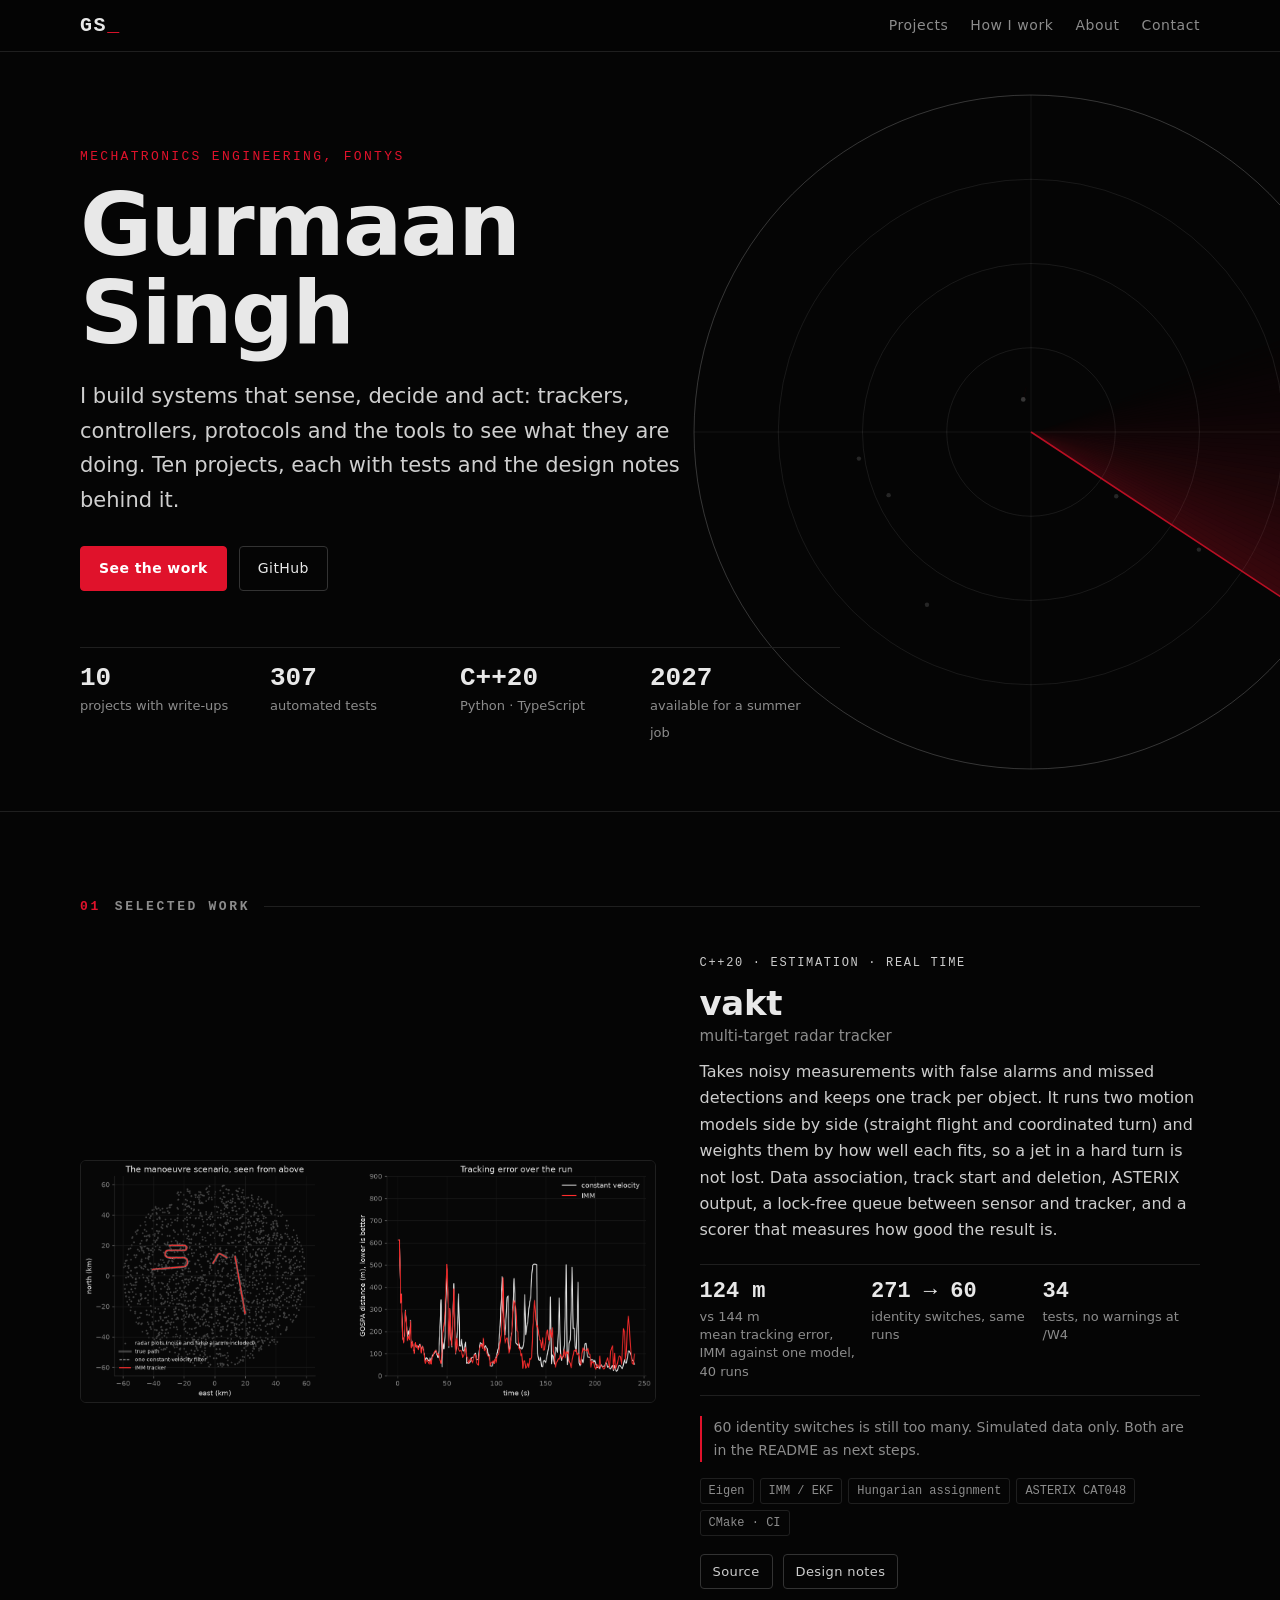
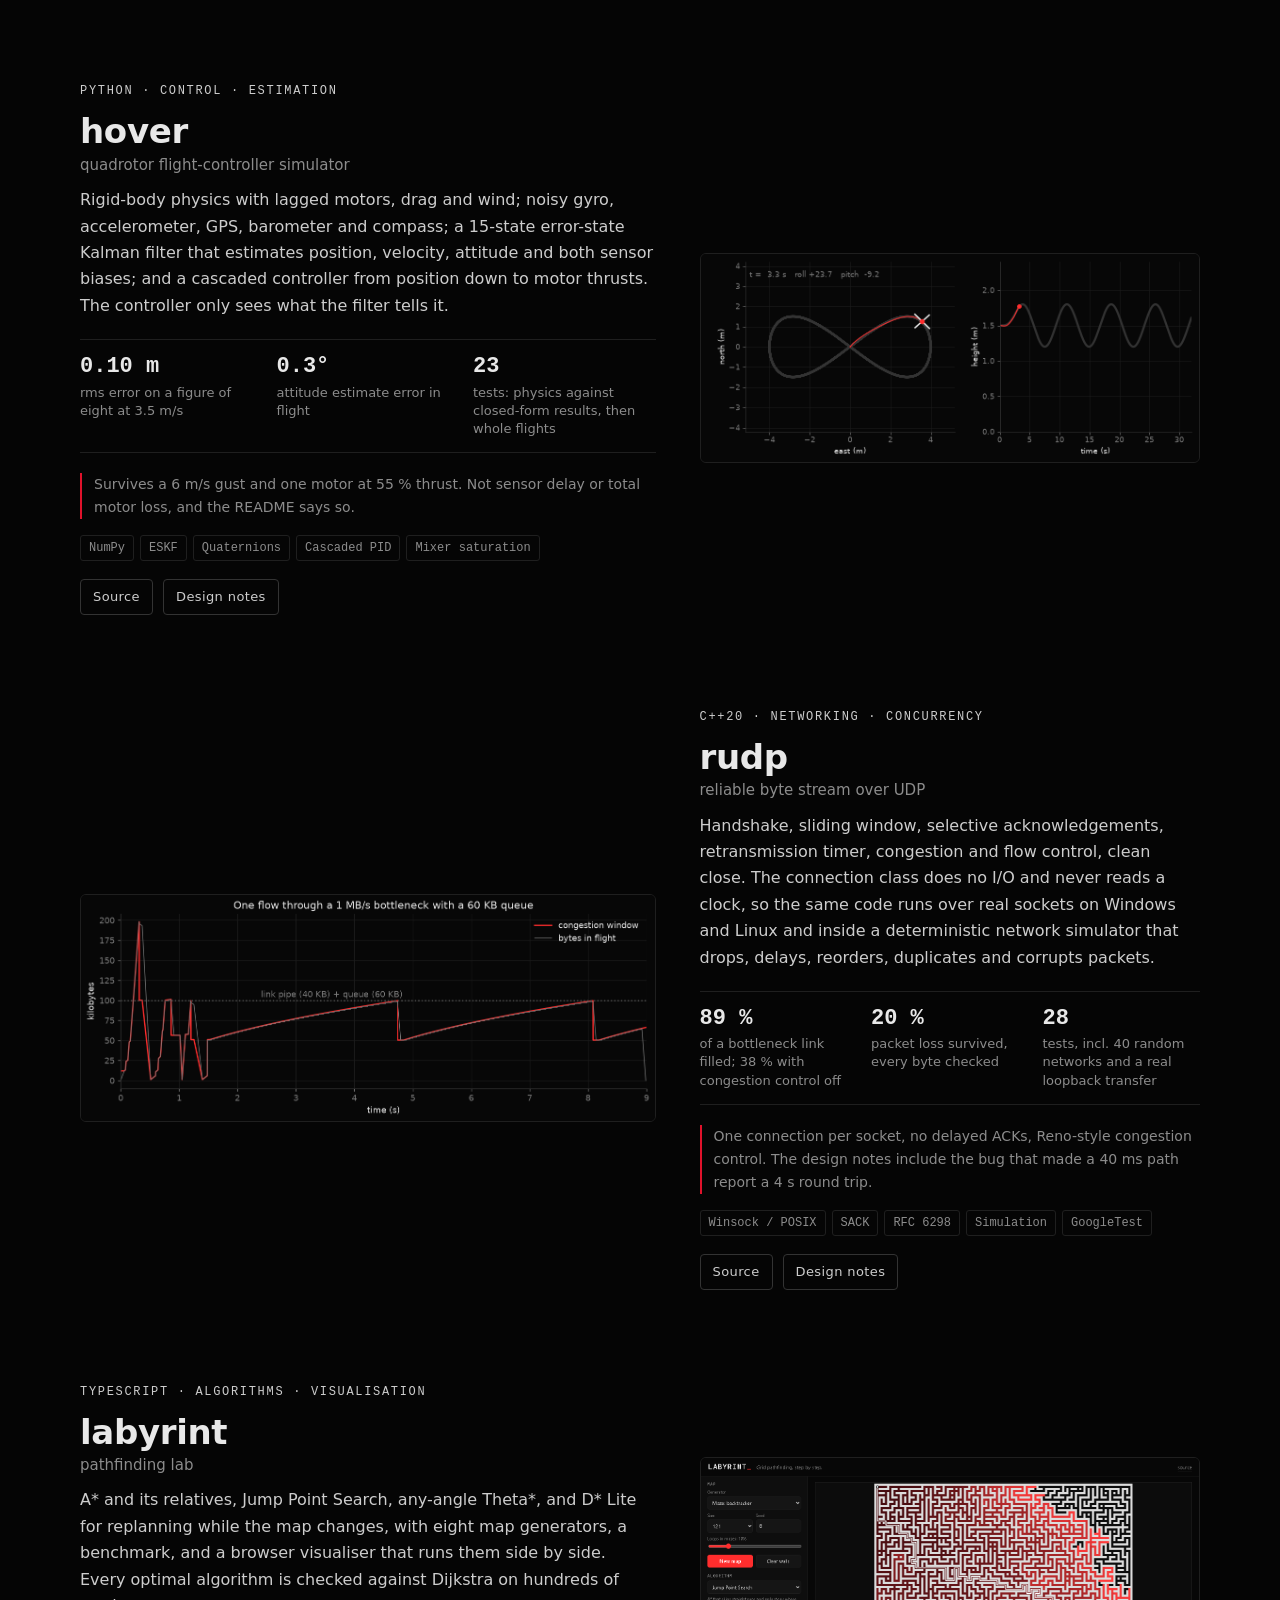
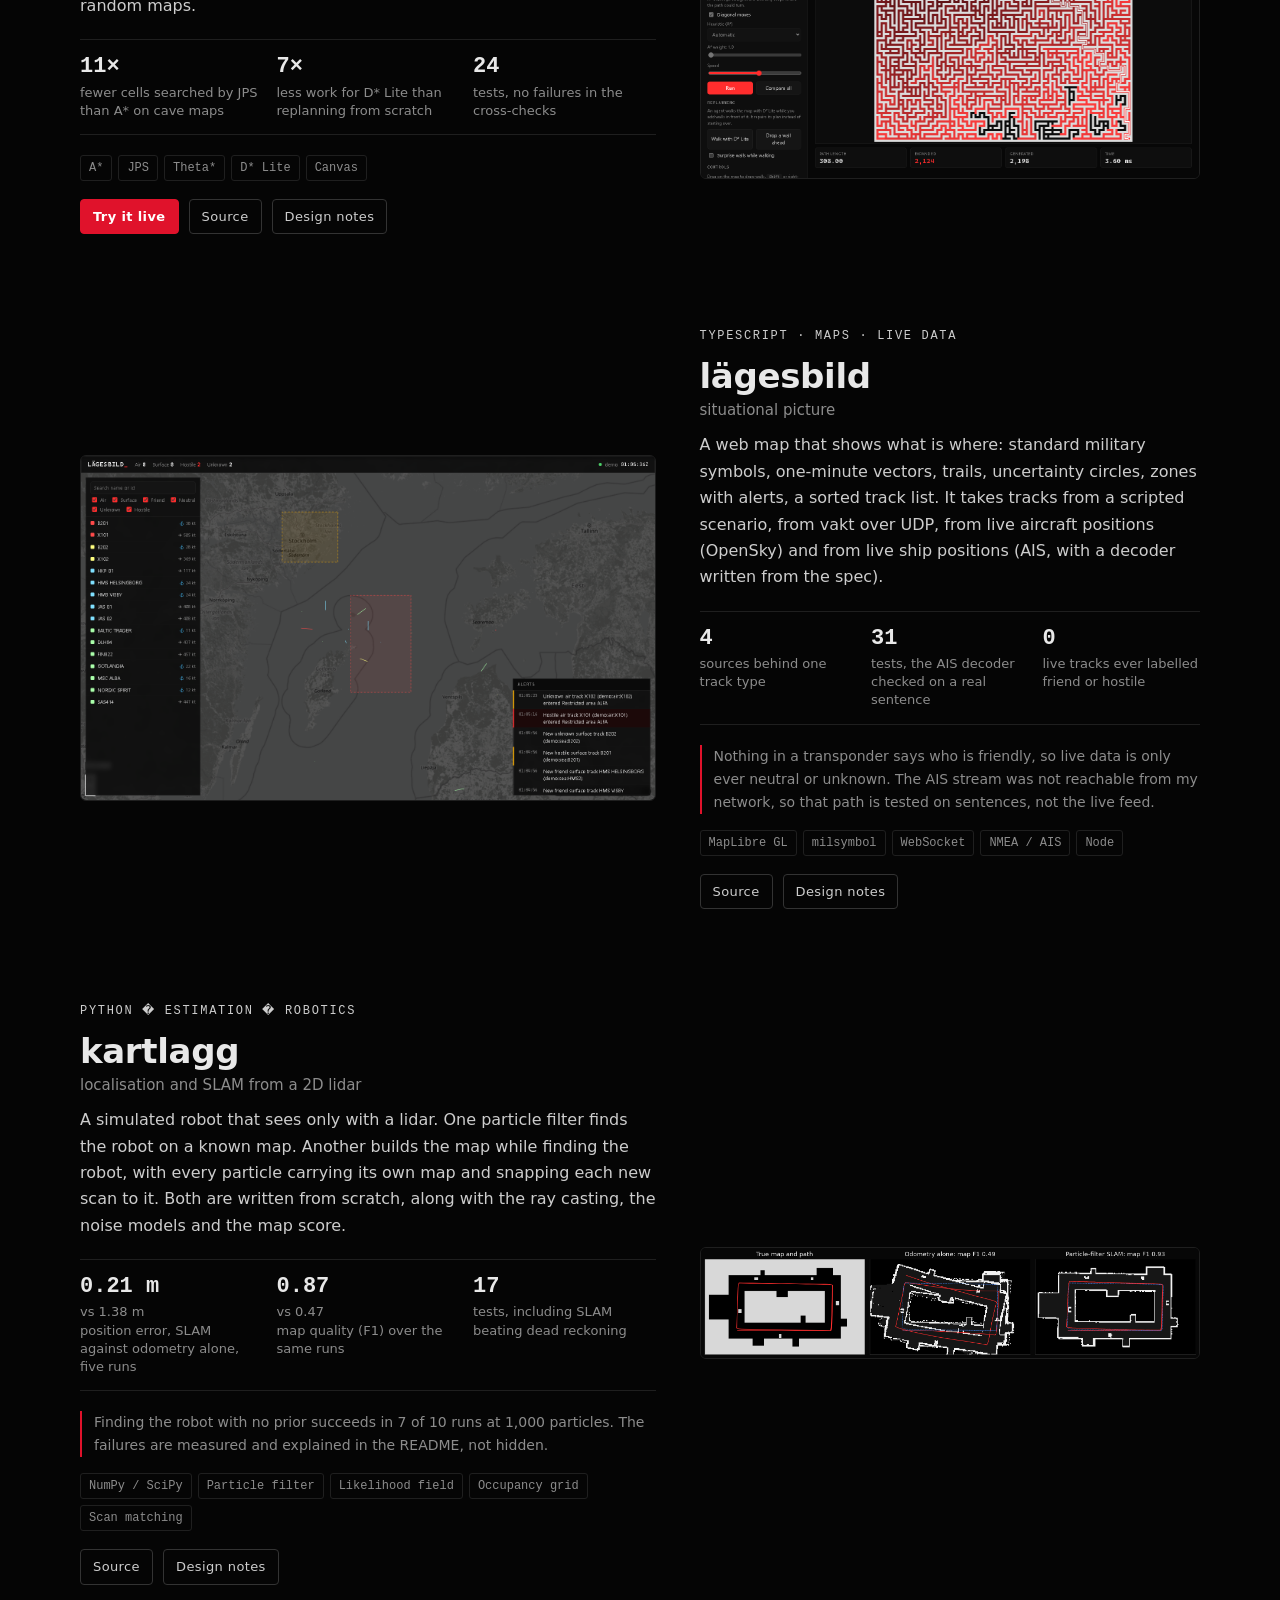
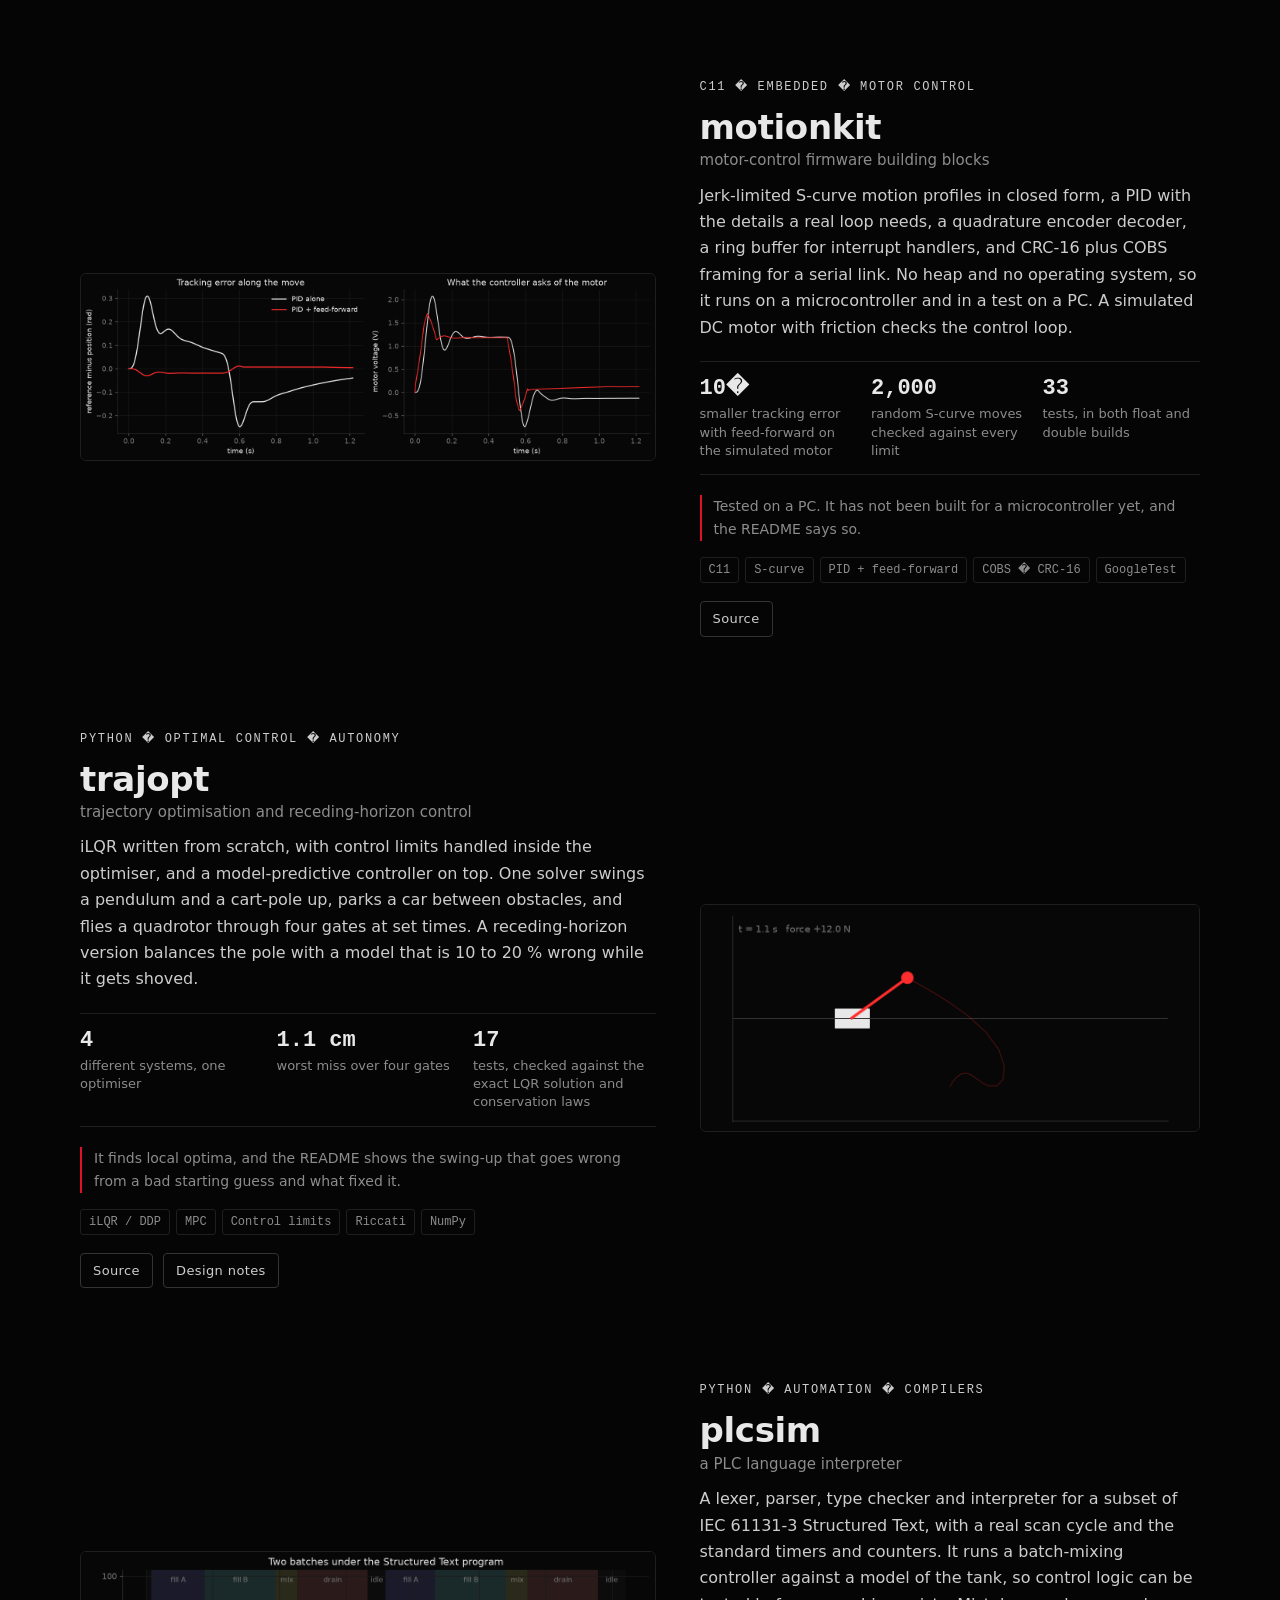
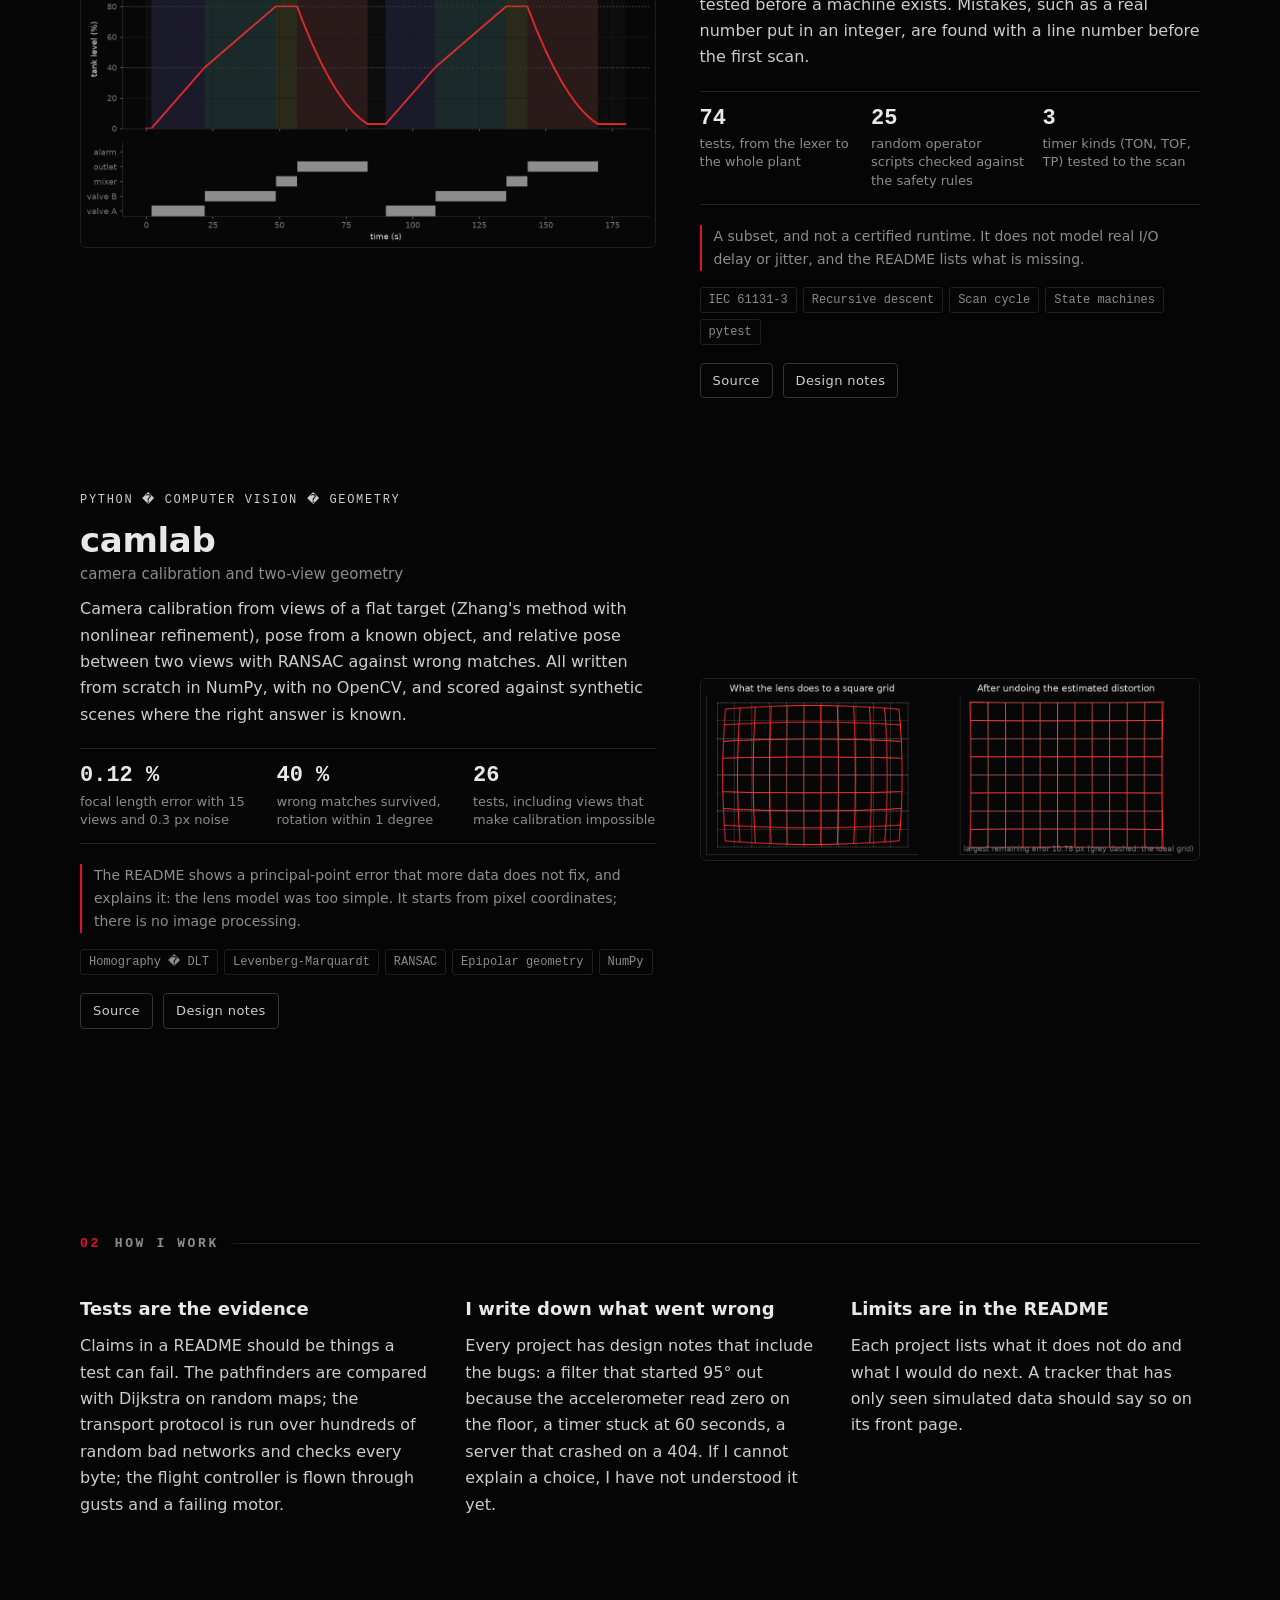
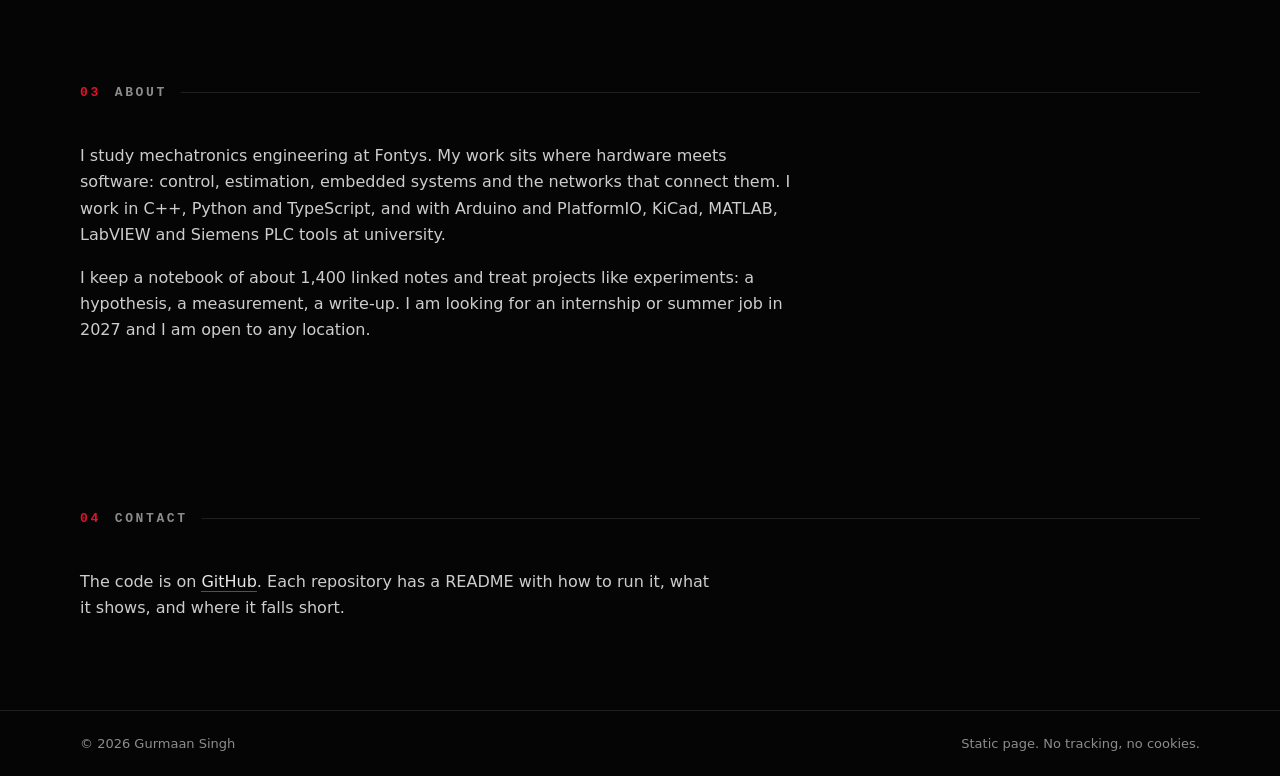
==== index.html @ e767a5f7 "Add camlab" ====
<!doctype html>
<html lang="en">
<head>
<meta charset="utf-8">
<meta name="viewport" content="width=device-width, initial-scale=1">
<title>Gurmaan Singh: tracking, control and networking projects</title>
<meta name="description" content="Gurmaan Singh, mechatronics engineering student at Fontys. A radar tracker, a quadrotor flight-controller simulator, a reliable transport protocol over UDP, a pathfinding lab, a situational-picture map, robot localisation and SLAM, motor-control firmware building blocks, trajectory optimisation, a PLC-language interpreter, and camera geometry, each with tests and written-up design notes.">
<meta name="theme-color" content="#050505">
<link rel="icon" href="data:image/svg+xml,%3Csvg xmlns='http://www.w3.org/2000/svg' viewBox='0 0 32 32'%3E%3Crect width='32' height='32' fill='%23050505'/%3E%3Ccircle cx='16' cy='16' r='11' fill='none' stroke='%23e0122b' stroke-width='2'/%3E%3Cpath d='M16 16 L25 9' stroke='%23e0122b' stroke-width='2'/%3E%3C/svg%3E">
<link rel="stylesheet" href="style.css">
</head>
<body>
<a class="skip" href="#work">Skip to projects</a>

<header class="top">
  <a class="brand" href="#top">GS<span>_</span></a>
  <nav aria-label="Main">
    <a href="#work">Projects</a>
    <a href="#how">How I work</a>
    <a href="#about">About</a>
    <a href="#contact">Contact</a>
  </nav>
</header>

<main id="top">
  <section class="hero">
    <canvas id="radar" aria-hidden="true"></canvas>
    <div class="hero-text">
      <p class="eyebrow">Mechatronics engineering, Fontys</p>
      <h1>Gurmaan Singh</h1>
      <p class="lead">I build systems that sense, decide and act: trackers, controllers, protocols and the tools to see what they are doing. Ten projects, each with tests and the design notes behind it.</p>
      <p class="cta"><a class="btn primary" href="#work">See the work</a> <a class="btn" href="https://github.com/gurmaan-singh">GitHub</a></p>
    </div>
    <ul class="facts" aria-label="At a glance">
      <li><b>10</b><span>projects with write-ups</span></li>
      <li><b>307</b><span>automated tests</span></li>
      <li><b>C++20</b><span>Python · TypeScript</span></li>
      <li><b>2027</b><span>available for a summer job</span></li>
    </ul>
  </section>

  <section id="work" class="section">
    <h2><span>01</span> Selected work</h2>

    <article class="project" data-reveal>
      <div class="shot"><img src="assets/vakt.png" alt="A radar scenario: noisy plots and false alarms, the tracks drawn over the true paths, and the tracking error of a single-model filter against an IMM" loading="lazy" width="1511" height="636"></div>
      <div class="body">
        <p class="kicker">C++20 · estimation · real time</p>
        <h3>vakt <small>multi-target radar tracker</small></h3>
        <p>Takes noisy measurements with false alarms and missed detections and keeps one track per object. It runs two motion models side by side (straight flight and coordinated turn) and weights them by how well each fits, so a jet in a hard turn is not lost. Data association, track start and deletion, ASTERIX output, a lock-free queue between sensor and tracker, and a scorer that measures how good the result is.</p>
        <ul class="nums">
          <li><b>124 m</b> vs 144 m<span>mean tracking error, IMM against one model, 40 runs</span></li>
          <li><b>271 → 60</b><span>identity switches, same runs</span></li>
          <li><b>34</b><span>tests, no warnings at /W4</span></li>
        </ul>
        <p class="honest">60 identity switches is still too many. Simulated data only. Both are in the README as next steps.</p>
        <p class="tags"><span>Eigen</span><span>IMM / EKF</span><span>Hungarian assignment</span><span>ASTERIX CAT048</span><span>CMake · CI</span></p>
        <p class="links"><a class="btn small" href="https://github.com/gurmaan-singh/vakt">Source</a> <a class="btn small" href="https://github.com/gurmaan-singh/vakt/blob/main/docs/DESIGN.md">Design notes</a></p>
      </div>
    </article>

    <article class="project flip" data-reveal>
      <div class="shot"><img src="assets/hover.gif" alt="Animation of a simulated quadrotor flying a figure of eight, seen from above with a height plot beside it" loading="lazy" width="528" height="220"></div>
      <div class="body">
        <p class="kicker">Python · control · estimation</p>
        <h3>hover <small>quadrotor flight-controller simulator</small></h3>
        <p>Rigid-body physics with lagged motors, drag and wind; noisy gyro, accelerometer, GPS, barometer and compass; a 15-state error-state Kalman filter that estimates position, velocity, attitude and both sensor biases; and a cascaded controller from position down to motor thrusts. The controller only sees what the filter tells it.</p>
        <ul class="nums">
          <li><b>0.10 m</b><span>rms error on a figure of eight at 3.5 m/s</span></li>
          <li><b>0.3°</b><span>attitude estimate error in flight</span></li>
          <li><b>23</b><span>tests: physics against closed-form results, then whole flights</span></li>
        </ul>
        <p class="honest">Survives a 6 m/s gust and one motor at 55 % thrust. Not sensor delay or total motor loss, and the README says so.</p>
        <p class="tags"><span>NumPy</span><span>ESKF</span><span>Quaternions</span><span>Cascaded PID</span><span>Mixer saturation</span></p>
        <p class="links"><a class="btn small" href="https://github.com/gurmaan-singh/hover">Source</a> <a class="btn small" href="https://github.com/gurmaan-singh/hover/blob/main/docs/DESIGN.md">Design notes</a></p>
      </div>
    </article>

    <article class="project" data-reveal>
      <div class="shot"><img src="assets/rudp.png" alt="Congestion window of one flow through a bottleneck link, a textbook sawtooth between 50 and 100 kilobytes" loading="lazy" width="1260" height="520"></div>
      <div class="body">
        <p class="kicker">C++20 · networking · concurrency</p>
        <h3>rudp <small>reliable byte stream over UDP</small></h3>
        <p>Handshake, sliding window, selective acknowledgements, retransmission timer, congestion and flow control, clean close. The connection class does no I/O and never reads a clock, so the same code runs over real sockets on Windows and Linux and inside a deterministic network simulator that drops, delays, reorders, duplicates and corrupts packets.</p>
        <ul class="nums">
          <li><b>89 %</b><span>of a bottleneck link filled; 38 % with congestion control off</span></li>
          <li><b>20 %</b><span>packet loss survived, every byte checked</span></li>
          <li><b>28</b><span>tests, incl. 40 random networks and a real loopback transfer</span></li>
        </ul>
        <p class="honest">One connection per socket, no delayed ACKs, Reno-style congestion control. The design notes include the bug that made a 40 ms path report a 4 s round trip.</p>
        <p class="tags"><span>Winsock / POSIX</span><span>SACK</span><span>RFC 6298</span><span>Simulation</span><span>GoogleTest</span></p>
        <p class="links"><a class="btn small" href="https://github.com/gurmaan-singh/rudp">Source</a> <a class="btn small" href="https://github.com/gurmaan-singh/rudp/blob/main/docs/DESIGN.md">Design notes</a></p>
      </div>
    </article>

    <article class="project flip" data-reveal>
      <div class="shot"><img src="assets/labyrint.png" alt="Jump Point Search on a maze: dark to bright red shows the order cells were searched, a white line the path" loading="lazy" width="1400" height="900"></div>
      <div class="body">
        <p class="kicker">TypeScript · algorithms · visualisation</p>
        <h3>labyrint <small>pathfinding lab</small></h3>
        <p>A* and its relatives, Jump Point Search, any-angle Theta*, and D* Lite for replanning while the map changes, with eight map generators, a benchmark, and a browser visualiser that runs them side by side. Every optimal algorithm is checked against Dijkstra on hundreds of random maps.</p>
        <ul class="nums">
          <li><b>11×</b><span>fewer cells searched by JPS than A* on cave maps</span></li>
          <li><b>7×</b><span>less work for D* Lite than replanning from scratch</span></li>
          <li><b>24</b><span>tests, no failures in the cross-checks</span></li>
        </ul>
        <p class="tags"><span>A*</span><span>JPS</span><span>Theta*</span><span>D* Lite</span><span>Canvas</span></p>
        <p class="links"><a class="btn small primary" href="labyrint/">Try it live</a> <a class="btn small" href="https://github.com/gurmaan-singh/labyrint">Source</a> <a class="btn small" href="https://github.com/gurmaan-singh/labyrint/blob/main/docs/DESIGN.md">Design notes</a></p>
      </div>
    </article>

    <article class="project" data-reveal>
      <div class="shot"><img src="assets/lagesbild.png" alt="A map of the Baltic Sea with symbols for aircraft and ships, restricted zones, a track list and an alert feed" loading="lazy" width="1500" height="900"></div>
      <div class="body">
        <p class="kicker">TypeScript · maps · live data</p>
        <h3>lägesbild <small>situational picture</small></h3>
        <p>A web map that shows what is where: standard military symbols, one-minute vectors, trails, uncertainty circles, zones with alerts, a sorted track list. It takes tracks from a scripted scenario, from vakt over UDP, from live aircraft positions (OpenSky) and from live ship positions (AIS, with a decoder written from the spec).</p>
        <ul class="nums">
          <li><b>4</b><span>sources behind one track type</span></li>
          <li><b>31</b><span>tests, the AIS decoder checked on a real sentence</span></li>
          <li><b>0</b><span>live tracks ever labelled friend or hostile</span></li>
        </ul>
        <p class="honest">Nothing in a transponder says who is friendly, so live data is only ever neutral or unknown. The AIS stream was not reachable from my network, so that path is tested on sentences, not the live feed.</p>
        <p class="tags"><span>MapLibre GL</span><span>milsymbol</span><span>WebSocket</span><span>NMEA / AIS</span><span>Node</span></p>
        <p class="links"><a class="btn small" href="https://github.com/gurmaan-singh/lagesbild">Source</a> <a class="btn small" href="https://github.com/gurmaan-singh/lagesbild/blob/main/docs/DESIGN.md">Design notes</a></p>
      </div>
    </article>
    <article class="project flip" data-reveal>
      <div class="shot"><img src="assets/kartlagg.png" alt="Three maps of the same floor: the truth, the map from odometry alone smeared and rotated, and the crisp map from particle-filter SLAM" loading="lazy" width="1807" height="402"></div>
      <div class="body">
        <p class="kicker">Python � estimation � robotics</p>
        <h3>kartlagg <small>localisation and SLAM from a 2D lidar</small></h3>
        <p>A simulated robot that sees only with a lidar. One particle filter finds the robot on a known map. Another builds the map while finding the robot, with every particle carrying its own map and snapping each new scan to it. Both are written from scratch, along with the ray casting, the noise models and the map score.</p>
        <ul class="nums">
          <li><b>0.21 m</b> vs 1.38 m<span>position error, SLAM against odometry alone, five runs</span></li>
          <li><b>0.87</b> vs 0.47<span>map quality (F1) over the same runs</span></li>
          <li><b>17</b><span>tests, including SLAM beating dead reckoning</span></li>
        </ul>
        <p class="honest">Finding the robot with no prior succeeds in 7 of 10 runs at 1,000 particles. The failures are measured and explained in the README, not hidden.</p>
        <p class="tags"><span>NumPy / SciPy</span><span>Particle filter</span><span>Likelihood field</span><span>Occupancy grid</span><span>Scan matching</span></p>
        <p class="links"><a class="btn small" href="https://github.com/gurmaan-singh/kartlagg">Source</a> <a class="btn small" href="https://github.com/gurmaan-singh/kartlagg/blob/main/docs/DESIGN.md">Design notes</a></p>
      </div>
    </article>

    <article class="project" data-reveal>
      <div class="shot"><img src="assets/motionkit.png" alt="Tracking error and motor voltage along a move, with and without feed-forward" loading="lazy" width="1480" height="480"></div>
      <div class="body">
        <p class="kicker">C11 � embedded � motor control</p>
        <h3>motionkit <small>motor-control firmware building blocks</small></h3>
        <p>Jerk-limited S-curve motion profiles in closed form, a PID with the details a real loop needs, a quadrature encoder decoder, a ring buffer for interrupt handlers, and CRC-16 plus COBS framing for a serial link. No heap and no operating system, so it runs on a microcontroller and in a test on a PC. A simulated DC motor with friction checks the control loop.</p>
        <ul class="nums">
          <li><b>10�</b><span>smaller tracking error with feed-forward on the simulated motor</span></li>
          <li><b>2,000</b><span>random S-curve moves checked against every limit</span></li>
          <li><b>33</b><span>tests, in both float and double builds</span></li>
        </ul>
        <p class="honest">Tested on a PC. It has not been built for a microcontroller yet, and the README says so.</p>
        <p class="tags"><span>C11</span><span>S-curve</span><span>PID + feed-forward</span><span>COBS � CRC-16</span><span>GoogleTest</span></p>
        <p class="links"><a class="btn small" href="https://github.com/gurmaan-singh/motionkit">Source</a></p>
      </div>
    </article>
    <article class="project flip" data-reveal>
      <div class="shot"><img src="assets/trajopt.gif" alt="Animation of a cart swinging a pole up from hanging and balancing it" loading="lazy" width="525" height="238"></div>
      <div class="body">
        <p class="kicker">Python � optimal control � autonomy</p>
        <h3>trajopt <small>trajectory optimisation and receding-horizon control</small></h3>
        <p>iLQR written from scratch, with control limits handled inside the optimiser, and a model-predictive controller on top. One solver swings a pendulum and a cart-pole up, parks a car between obstacles, and flies a quadrotor through four gates at set times. A receding-horizon version balances the pole with a model that is 10 to 20 % wrong while it gets shoved.</p>
        <ul class="nums">
          <li><b>4</b><span>different systems, one optimiser</span></li>
          <li><b>1.1 cm</b><span>worst miss over four gates</span></li>
          <li><b>17</b><span>tests, checked against the exact LQR solution and conservation laws</span></li>
        </ul>
        <p class="honest">It finds local optima, and the README shows the swing-up that goes wrong from a bad starting guess and what fixed it.</p>
        <p class="tags"><span>iLQR / DDP</span><span>MPC</span><span>Control limits</span><span>Riccati</span><span>NumPy</span></p>
        <p class="links"><a class="btn small" href="https://github.com/gurmaan-singh/trajopt">Source</a> <a class="btn small" href="https://github.com/gurmaan-singh/trajopt/blob/main/docs/DESIGN.md">Design notes</a></p>
      </div>
    </article>
    <article class="project" data-reveal>
      <div class="shot"><img src="assets/plcsim.png" alt="Two batches of a mixing tank: tank level, controller state, and valve and mixer outputs over time" loading="lazy" width="1286" height="662"></div>
      <div class="body">
        <p class="kicker">Python � automation � compilers</p>
        <h3>plcsim <small>a PLC language interpreter</small></h3>
        <p>A lexer, parser, type checker and interpreter for a subset of IEC 61131-3 Structured Text, with a real scan cycle and the standard timers and counters. It runs a batch-mixing controller against a model of the tank, so control logic can be tested before a machine exists. Mistakes, such as a real number put in an integer, are found with a line number before the first scan.</p>
        <ul class="nums">
          <li><b>74</b><span>tests, from the lexer to the whole plant</span></li>
          <li><b>25</b><span>random operator scripts checked against the safety rules</span></li>
          <li><b>3</b><span>timer kinds (TON, TOF, TP) tested to the scan</span></li>
        </ul>
        <p class="honest">A subset, and not a certified runtime. It does not model real I/O delay or jitter, and the README lists what is missing.</p>
        <p class="tags"><span>IEC 61131-3</span><span>Recursive descent</span><span>Scan cycle</span><span>State machines</span><span>pytest</span></p>
        <p class="links"><a class="btn small" href="https://github.com/gurmaan-singh/plcsim">Source</a> <a class="btn small" href="https://github.com/gurmaan-singh/plcsim/blob/main/docs/DESIGN.md">Design notes</a></p>
      </div>
    </article>
    <article class="project flip" data-reveal>
      <div class="shot"><img src="assets/camlab.png" alt="A square grid bent into a barrel by lens distortion, and the same grid straightened by the estimated distortion" loading="lazy" width="1186" height="431"></div>
      <div class="body">
        <p class="kicker">Python � computer vision � geometry</p>
        <h3>camlab <small>camera calibration and two-view geometry</small></h3>
        <p>Camera calibration from views of a flat target (Zhang's method with nonlinear refinement), pose from a known object, and relative pose between two views with RANSAC against wrong matches. All written from scratch in NumPy, with no OpenCV, and scored against synthetic scenes where the right answer is known.</p>
        <ul class="nums">
          <li><b>0.12 %</b><span>focal length error with 15 views and 0.3 px noise</span></li>
          <li><b>40 %</b><span>wrong matches survived, rotation within 1 degree</span></li>
          <li><b>26</b><span>tests, including views that make calibration impossible</span></li>
        </ul>
        <p class="honest">The README shows a principal-point error that more data does not fix, and explains it: the lens model was too simple. It starts from pixel coordinates; there is no image processing.</p>
        <p class="tags"><span>Homography � DLT</span><span>Levenberg-Marquardt</span><span>RANSAC</span><span>Epipolar geometry</span><span>NumPy</span></p>
        <p class="links"><a class="btn small" href="https://github.com/gurmaan-singh/camlab">Source</a> <a class="btn small" href="https://github.com/gurmaan-singh/camlab/blob/main/docs/DESIGN.md">Design notes</a></p>
      </div>
    </article>
  </section>

  <section id="how" class="section">
    <h2><span>02</span> How I work</h2>
    <div class="cols">
      <div>
        <h3>Tests are the evidence</h3>
        <p>Claims in a README should be things a test can fail. The pathfinders are compared with Dijkstra on random maps; the transport protocol is run over hundreds of random bad networks and checks every byte; the flight controller is flown through gusts and a failing motor.</p>
      </div>
      <div>
        <h3>I write down what went wrong</h3>
        <p>Every project has design notes that include the bugs: a filter that started 95° out because the accelerometer read zero on the floor, a timer stuck at 60 seconds, a server that crashed on a 404. If I cannot explain a choice, I have not understood it yet.</p>
      </div>
      <div>
        <h3>Limits are in the README</h3>
        <p>Each project lists what it does not do and what I would do next. A tracker that has only seen simulated data should say so on its front page.</p>
      </div>
    </div>
  </section>

  <section id="about" class="section">
    <h2><span>03</span> About</h2>
    <div class="about">
      <p>I study mechatronics engineering at Fontys. My work sits where hardware meets software: control, estimation, embedded systems and the networks that connect them. I work in C++, Python and TypeScript, and with Arduino and PlatformIO, KiCad, MATLAB, LabVIEW and Siemens PLC tools at university.</p>
      <p>I keep a notebook of about 1,400 linked notes and treat projects like experiments: a hypothesis, a measurement, a write-up. I am looking for an internship or summer job in 2027 and I am open to any location.</p>
    </div>
  </section>

  <section id="contact" class="section">
    <h2><span>04</span> Contact</h2>
    <p>The code is on <a href="https://github.com/gurmaan-singh">GitHub</a>. Each repository has a README with how to run it, what it shows, and where it falls short.</p>
  </section>
</main>

<footer>
  <span>© 2026 Gurmaan Singh</span>
  <span>Static page. No tracking, no cookies.</span>
</footer>
<script src="main.js"></script>
</body>
</html>
---- style.css ----
:root {
  --bg: #050505;
  --panel: #0b0b0b;
  --line: #1f1f1f;
  --text: #e8e8e8;
  --dim: #8c8c8c;
  --red: #e0122b;
  --mono: "Cascadia Mono", Consolas, "SFMono-Regular", Menlo, monospace;
  --sans: system-ui, "Segoe UI", Roboto, Helvetica, Arial, sans-serif;
  color-scheme: dark;
}
* { box-sizing: border-box; }
html { scroll-behavior: smooth; scroll-padding-top: 72px; }
body { margin: 0; background: var(--bg); color: var(--text); font: 16px/1.65 var(--sans); -webkit-font-smoothing: antialiased; }
a { color: inherit; }
img { max-width: 100%; height: auto; display: block; }
.skip { position: absolute; left: -999px; top: 8px; background: var(--red); color: #fff; padding: 8px 12px; z-index: 20; }
.skip:focus { left: 8px; }
:focus-visible { outline: 2px solid var(--red); outline-offset: 3px; }

/* header */
.top { position: sticky; top: 0; z-index: 10; display: flex; align-items: center; justify-content: space-between; padding: 14px max(20px, calc((100vw - 1120px) / 2)); background: rgba(5, 5, 5, 0.86); backdrop-filter: blur(8px); border-bottom: 1px solid var(--line); }
.brand { font: 600 20px/1 var(--mono); letter-spacing: 0.08em; text-decoration: none; }
.brand span { color: var(--red); }
.top nav { display: flex; gap: 22px; }
.top nav a { color: var(--dim); text-decoration: none; font-size: 14px; letter-spacing: 0.04em; transition: color 0.15s; }
.top nav a:hover { color: var(--text); }

/* hero */
.hero { position: relative; min-height: min(86vh, 760px); display: flex; flex-direction: column; justify-content: center; padding: 72px max(20px, calc((100vw - 1120px) / 2)) 40px; overflow: hidden; border-bottom: 1px solid var(--line); }
#radar { position: absolute; right: -8%; top: 50%; width: min(78vh, 720px); aspect-ratio: 1; transform: translateY(-50%); opacity: 0.9; pointer-events: none; }
.hero-text { position: relative; max-width: 640px; }
.eyebrow { font: 500 13px/1 var(--mono); letter-spacing: 0.18em; text-transform: uppercase; color: var(--red); margin: 0 0 18px; }
h1 { font-size: clamp(44px, 8vw, 88px); line-height: 1; margin: 0 0 22px; font-weight: 700; letter-spacing: -0.02em; }
.lead { font-size: clamp(17px, 2.2vw, 21px); color: #cfcfcf; margin: 0 0 28px; max-width: 34em; }
.btn { display: inline-block; padding: 10px 18px; border: 1px solid #333; border-radius: 4px; text-decoration: none; font-size: 14px; letter-spacing: 0.03em; transition: border-color 0.15s, background 0.15s; }
.btn:hover { border-color: #666; background: #111; }
.btn.primary { background: var(--red); border-color: var(--red); color: #fff; font-weight: 600; }
.btn.primary:hover { background: #ff2a43; border-color: #ff2a43; }
.btn.small { padding: 6px 12px; font-size: 13px; }
.cta { display: flex; gap: 12px; flex-wrap: wrap; margin: 0; }
.facts { position: relative; list-style: none; margin: 56px 0 0; padding: 0; display: grid; grid-template-columns: repeat(auto-fit, minmax(150px, 1fr)); gap: 0; max-width: 760px; border-top: 1px solid var(--line); }
.facts li { padding: 16px 16px 0 0; }
.facts b { display: block; font: 600 26px/1.1 var(--mono); }
.facts span { color: var(--dim); font-size: 13px; }

/* sections */
.section { padding: 88px max(20px, calc((100vw - 1120px) / 2)) 24px; }
.section > h2 { font: 600 13px/1 var(--mono); letter-spacing: 0.2em; text-transform: uppercase; margin: 0 0 44px; color: var(--dim); display: flex; gap: 14px; align-items: center; }
.section > h2 span { color: var(--red); }
.section > h2::after { content: ""; flex: 1; height: 1px; background: var(--line); }

/* projects */
.project { display: grid; grid-template-columns: minmax(0, 1.15fr) minmax(0, 1fr); gap: 44px; align-items: center; padding: 0 0 80px; }
.project.flip .shot { order: 2; }
.shot { border: 1px solid var(--line); background: var(--panel); border-radius: 6px; overflow: hidden; }
.shot img { width: 100%; transition: transform 0.5s; }
.project:hover .shot img { transform: scale(1.015); }
.kicker { font: 500 12px/1 var(--mono); letter-spacing: 0.14em; text-transform: uppercase; color: var(--red); margin: 0 0 12px; }
.project h3 { font-size: 34px; line-height: 1.1; margin: 0 0 14px; letter-spacing: -0.01em; }
.project h3 small { display: block; font-size: 15px; font-weight: 400; color: var(--dim); margin-top: 6px; letter-spacing: 0; }
.project p { margin: 0 0 16px; color: #cdcdcd; }
.nums { list-style: none; padding: 0; margin: 20px 0; display: grid; grid-template-columns: repeat(3, 1fr); gap: 14px; border-top: 1px solid var(--line); border-bottom: 1px solid var(--line); }
.nums li { padding: 14px 0; font-size: 13px; color: var(--dim); line-height: 1.4; }
.nums b { display: block; font: 600 22px/1.15 var(--mono); color: var(--text); margin-bottom: 4px; }
.nums span { display: block; }
.project .honest { font-size: 14px; color: var(--dim); border-left: 2px solid var(--red); padding-left: 12px; }
.tags { display: flex; flex-wrap: wrap; gap: 6px; }
.project .tags { margin: 0 0 18px; }
.tags span { font: 12px/1 var(--mono); padding: 6px 8px; border: 1px solid var(--line); color: var(--dim); border-radius: 3px; }
.links { display: flex; gap: 10px; flex-wrap: wrap; margin: 0; }

/* how, about */
.cols { display: grid; grid-template-columns: repeat(auto-fit, minmax(260px, 1fr)); gap: 36px; padding-bottom: 56px; }
.cols h3 { font-size: 18px; margin: 0 0 10px; }
.cols p { color: #cdcdcd; margin: 0; }
.about { max-width: 720px; padding-bottom: 40px; }
.about p { color: #cdcdcd; }
#contact { padding-bottom: 72px; }
#contact p { max-width: 640px; color: #cdcdcd; }
#contact a { color: var(--text); border-bottom: 1px solid var(--red); text-decoration: none; }

footer { display: flex; flex-wrap: wrap; gap: 8px 28px; justify-content: space-between; padding: 22px max(20px, calc((100vw - 1120px) / 2)); border-top: 1px solid var(--line); color: var(--dim); font-size: 13px; }

/* scroll reveal, only when scripting is available */
.js [data-reveal] { opacity: 0; transform: translateY(18px); transition: opacity 0.6s, transform 0.6s; }
.js [data-reveal].in { opacity: 1; transform: none; }

@media (max-width: 860px) {
  .top nav { gap: 14px; }
  .project, .project.flip { grid-template-columns: 1fr; gap: 24px; padding-bottom: 64px; }
  .project.flip .shot { order: 0; }
  #radar { right: -40%; width: 120vw; opacity: 0.45; }
  .nums { grid-template-columns: 1fr; gap: 0; }
  .nums li { border-bottom: 1px solid var(--line); }
  .nums li:last-child { border-bottom: 0; }
}
@media (prefers-reduced-motion: reduce) {
  html { scroll-behavior: auto; }
  .js [data-reveal] { opacity: 1; transform: none; transition: none; }
  .shot img { transition: none; }
}
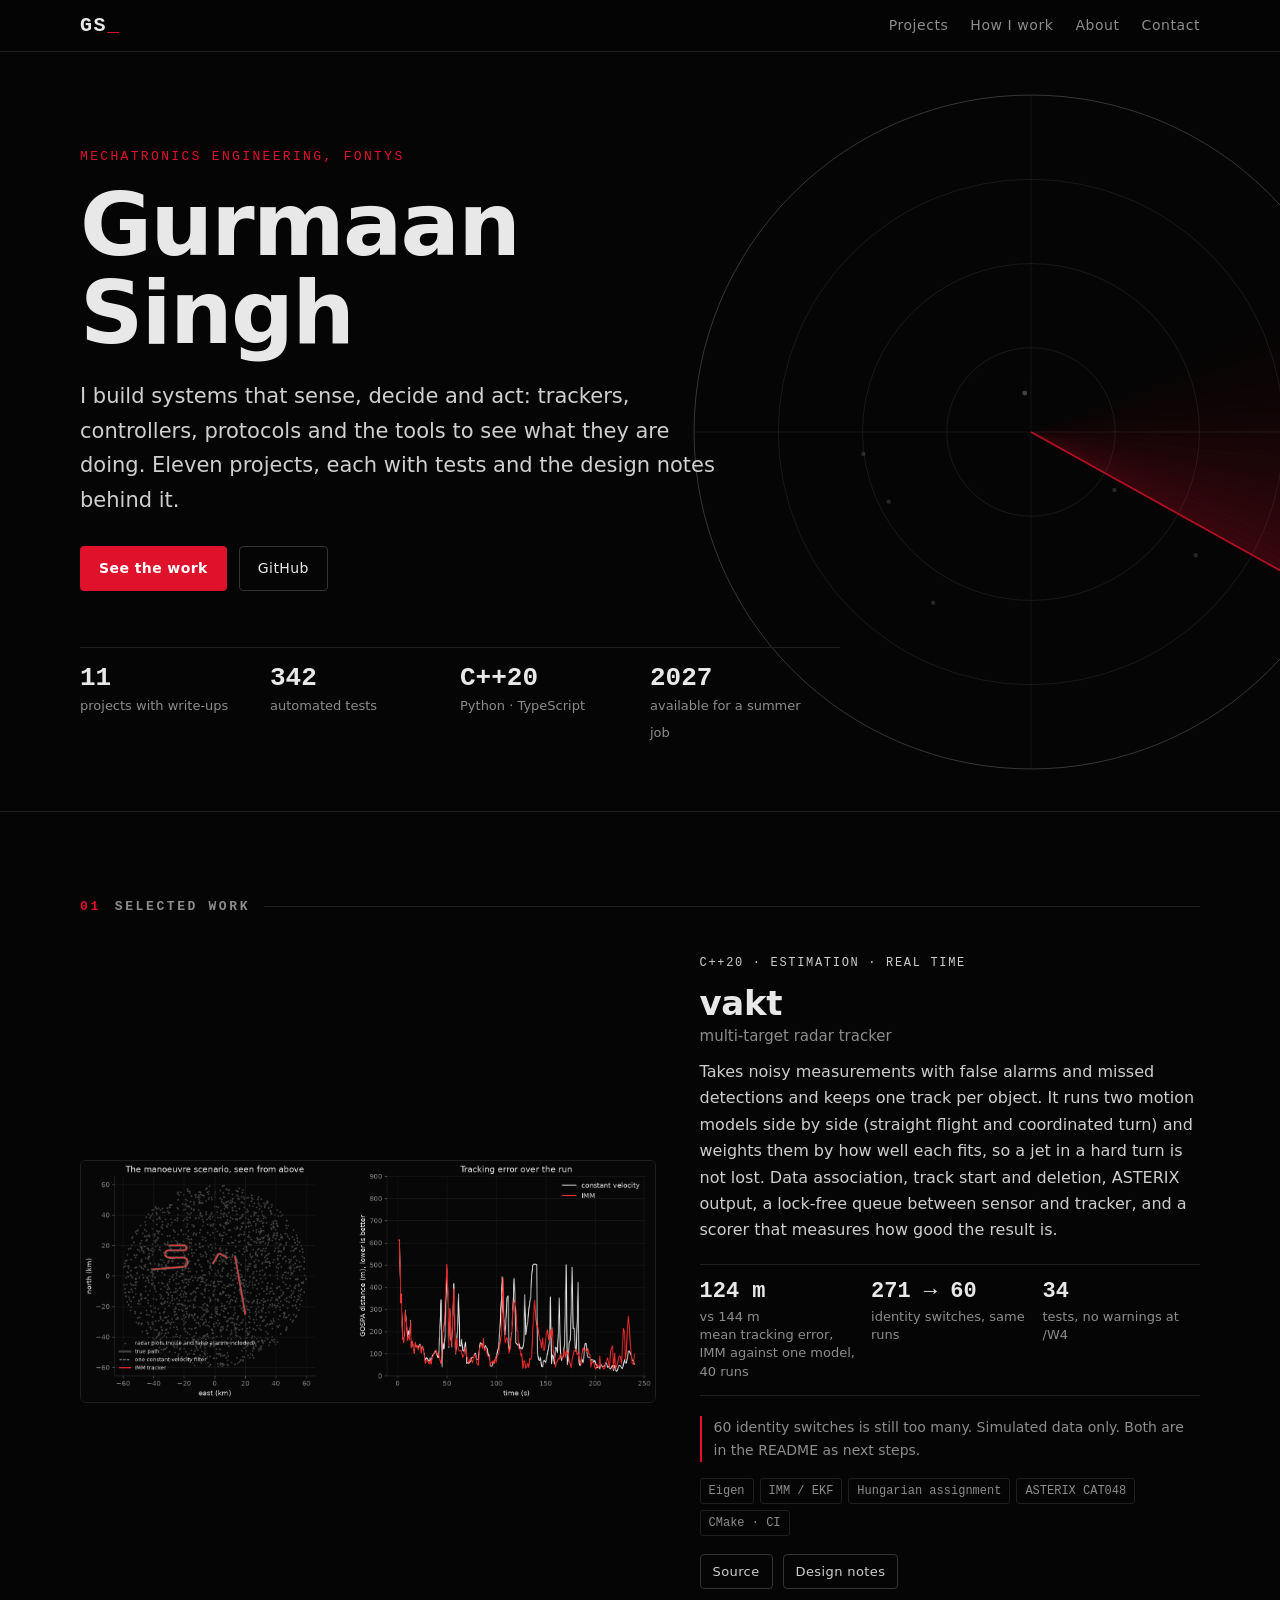
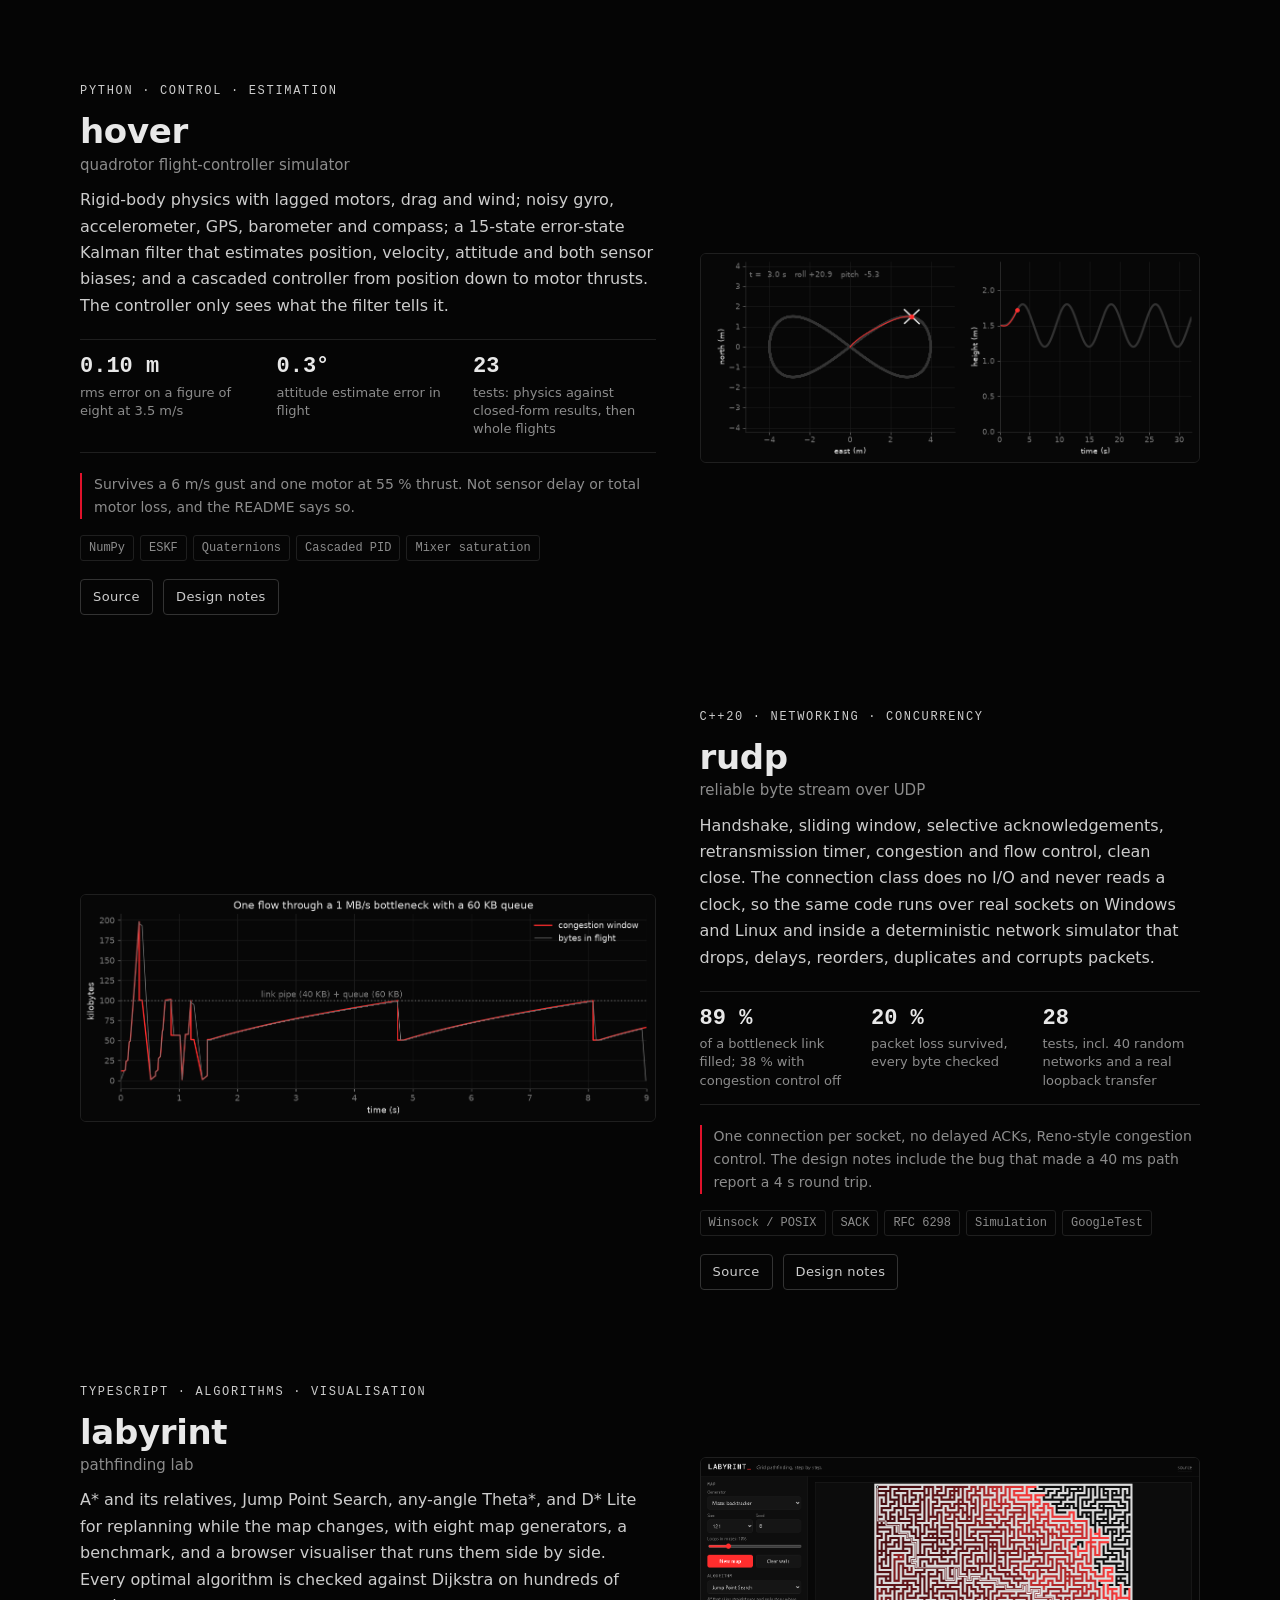
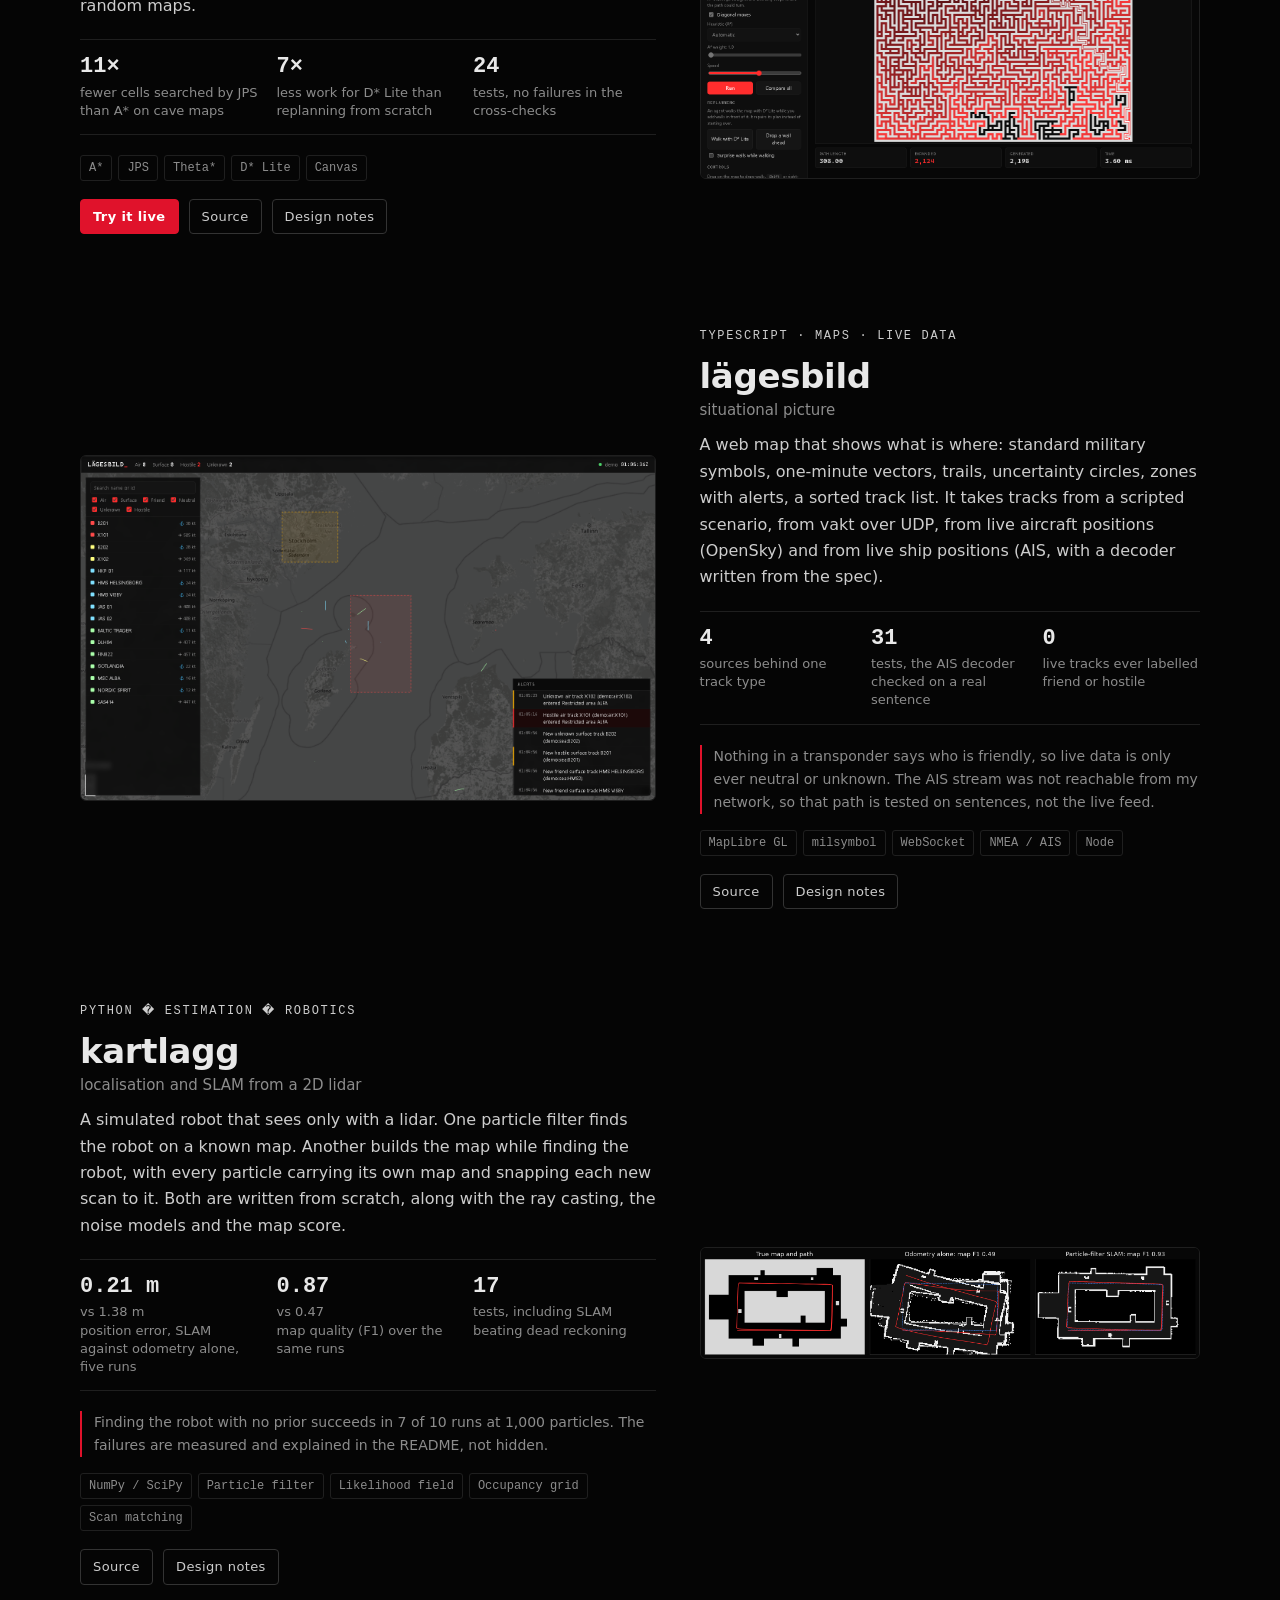
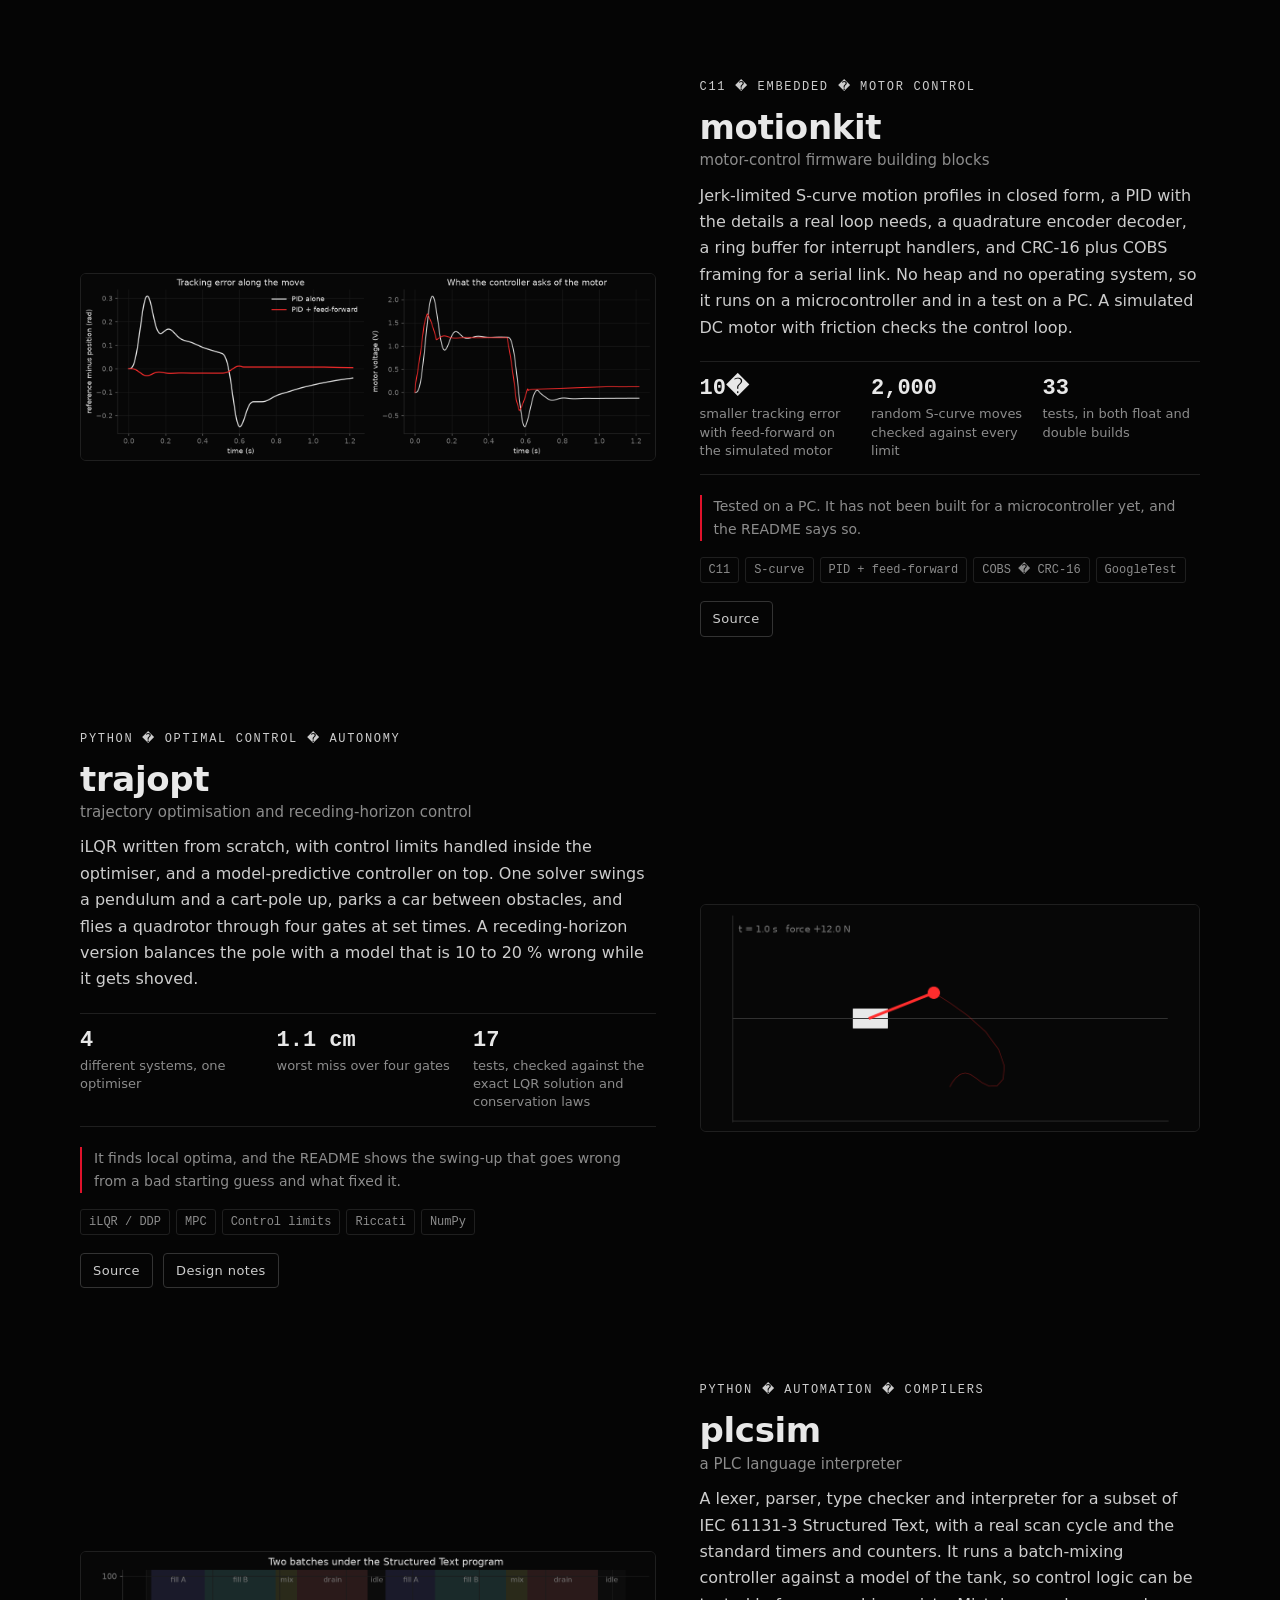
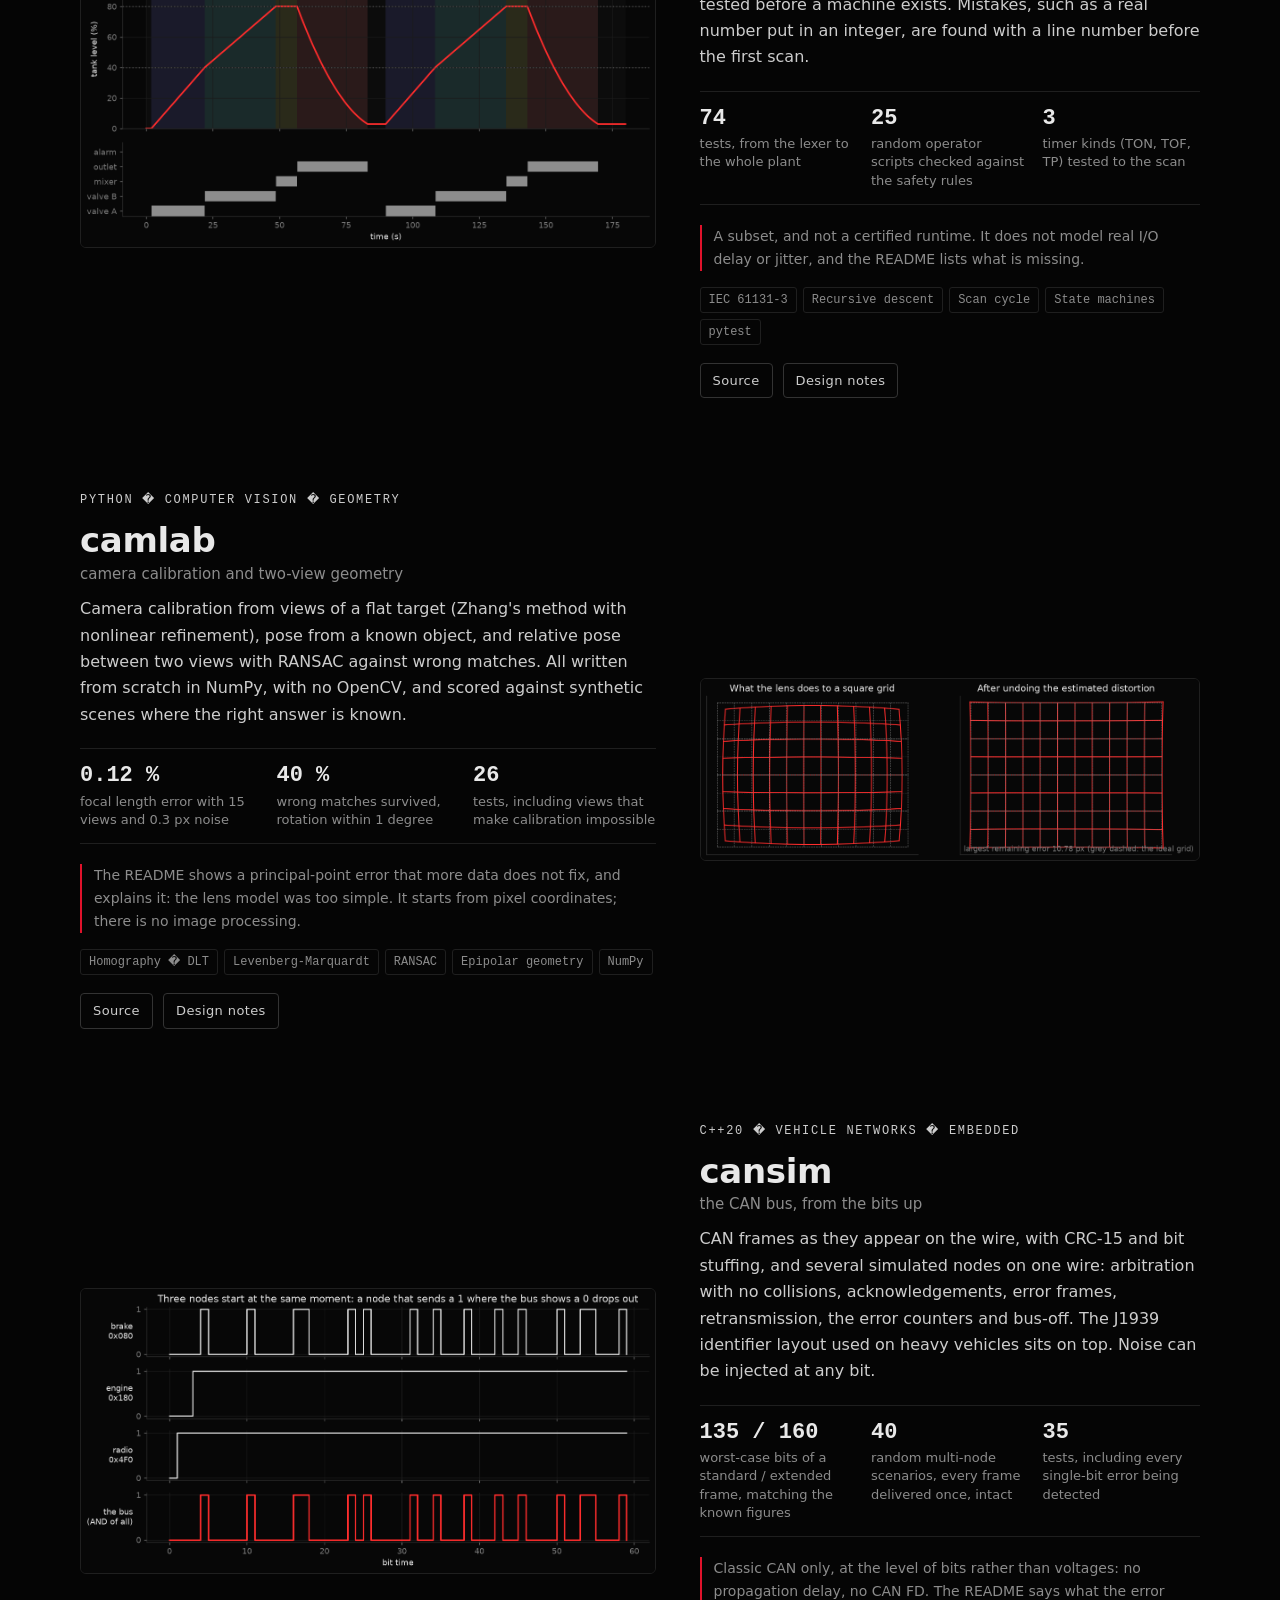
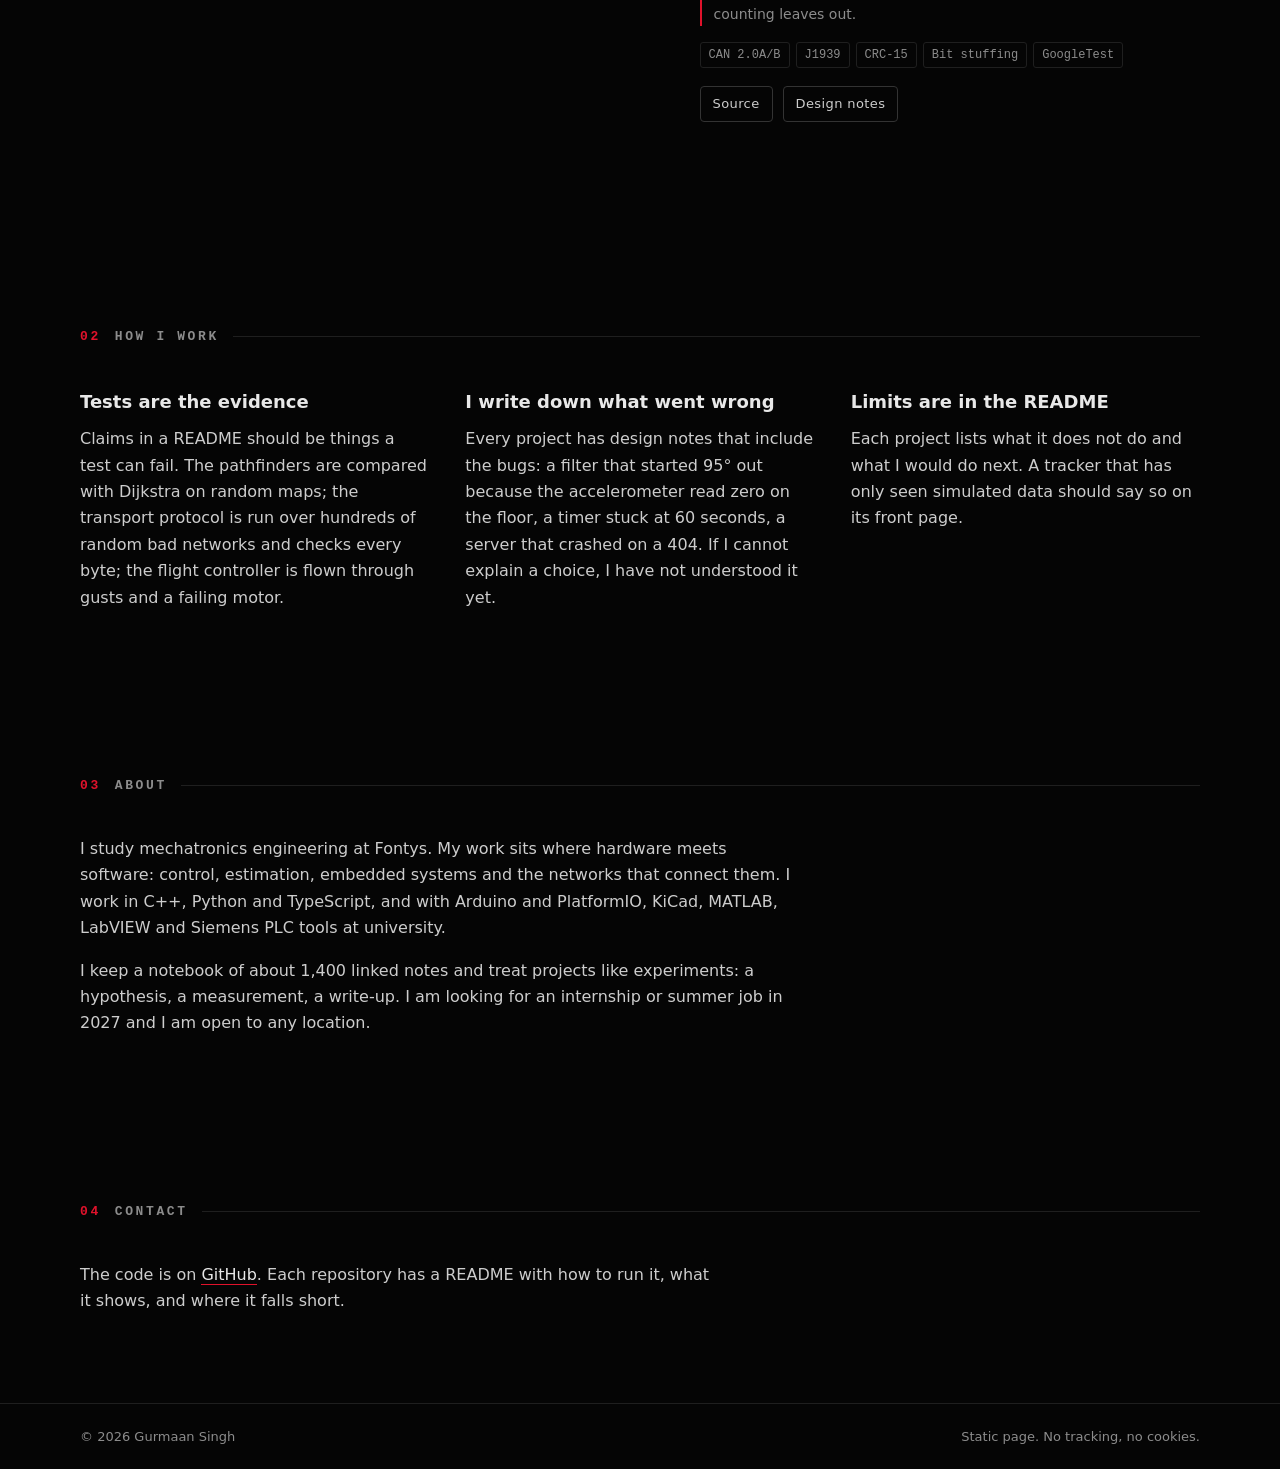
==== commit 22401070: "Add cansim" ====
--- a/index.html
+++ b/index.html
@@ -4,7 +4,7 @@
 <meta charset="utf-8">
 <meta name="viewport" content="width=device-width, initial-scale=1">
 <title>Gurmaan Singh: tracking, control and networking projects</title>
-<meta name="description" content="Gurmaan Singh, mechatronics engineering student at Fontys. A radar tracker, a quadrotor flight-controller simulator, a reliable transport protocol over UDP, a pathfinding lab, a situational-picture map, robot localisation and SLAM, motor-control firmware building blocks, trajectory optimisation, a PLC-language interpreter, and camera geometry, each with tests and written-up design notes.">
+<meta name="description" content="Gurmaan Singh, mechatronics engineering student at Fontys. A radar tracker, a quadrotor flight-controller simulator, a reliable transport protocol over UDP, a pathfinding lab, a situational-picture map, robot localisation and SLAM, motor-control firmware building blocks, trajectory optimisation, a PLC-language interpreter, camera geometry, and the CAN bus, each with tests and written-up design notes.">
 <meta name="theme-color" content="#050505">
 <link rel="icon" href="data:image/svg+xml,%3Csvg xmlns='http://www.w3.org/2000/svg' viewBox='0 0 32 32'%3E%3Crect width='32' height='32' fill='%23050505'/%3E%3Ccircle cx='16' cy='16' r='11' fill='none' stroke='%23e0122b' stroke-width='2'/%3E%3Cpath d='M16 16 L25 9' stroke='%23e0122b' stroke-width='2'/%3E%3C/svg%3E">
 <link rel="stylesheet" href="style.css">
@@ -28,12 +28,12 @@
     <div class="hero-text">
       <p class="eyebrow">Mechatronics engineering, Fontys</p>
       <h1>Gurmaan Singh</h1>
-      <p class="lead">I build systems that sense, decide and act: trackers, controllers, protocols and the tools to see what they are doing. Ten projects, each with tests and the design notes behind it.</p>
+      <p class="lead">I build systems that sense, decide and act: trackers, controllers, protocols and the tools to see what they are doing. Eleven projects, each with tests and the design notes behind it.</p>
       <p class="cta"><a class="btn primary" href="#work">See the work</a> <a class="btn" href="https://github.com/gurmaan-singh">GitHub</a></p>
     </div>
     <ul class="facts" aria-label="At a glance">
-      <li><b>10</b><span>projects with write-ups</span></li>
-      <li><b>307</b><span>automated tests</span></li>
+      <li><b>11</b><span>projects with write-ups</span></li>
+      <li><b>342</b><span>automated tests</span></li>
       <li><b>C++20</b><span>Python · TypeScript</span></li>
       <li><b>2027</b><span>available for a summer job</span></li>
     </ul>
@@ -204,6 +204,22 @@
         <p class="honest">The README shows a principal-point error that more data does not fix, and explains it: the lens model was too simple. It starts from pixel coordinates; there is no image processing.</p>
         <p class="tags"><span>Homography � DLT</span><span>Levenberg-Marquardt</span><span>RANSAC</span><span>Epipolar geometry</span><span>NumPy</span></p>
         <p class="links"><a class="btn small" href="https://github.com/gurmaan-singh/camlab">Source</a> <a class="btn small" href="https://github.com/gurmaan-singh/camlab/blob/main/docs/DESIGN.md">Design notes</a></p>
+      </div>
+    </article>
+    <article class="project" data-reveal>
+      <div class="shot"><img src="assets/cansim.png" alt="Waveforms of three CAN nodes starting together: two drop out during the identifier bits while the bus carries the winner" loading="lazy" width="1285" height="636"></div>
+      <div class="body">
+        <p class="kicker">C++20 � vehicle networks � embedded</p>
+        <h3>cansim <small>the CAN bus, from the bits up</small></h3>
+        <p>CAN frames as they appear on the wire, with CRC-15 and bit stuffing, and several simulated nodes on one wire: arbitration with no collisions, acknowledgements, error frames, retransmission, the error counters and bus-off. The J1939 identifier layout used on heavy vehicles sits on top. Noise can be injected at any bit.</p>
+        <ul class="nums">
+          <li><b>135 / 160</b><span>worst-case bits of a standard / extended frame, matching the known figures</span></li>
+          <li><b>40</b><span>random multi-node scenarios, every frame delivered once, intact</span></li>
+          <li><b>35</b><span>tests, including every single-bit error being detected</span></li>
+        </ul>
+        <p class="honest">Classic CAN only, at the level of bits rather than voltages: no propagation delay, no CAN FD. The README says what the error counting leaves out.</p>
+        <p class="tags"><span>CAN 2.0A/B</span><span>J1939</span><span>CRC-15</span><span>Bit stuffing</span><span>GoogleTest</span></p>
+        <p class="links"><a class="btn small" href="https://github.com/gurmaan-singh/cansim">Source</a> <a class="btn small" href="https://github.com/gurmaan-singh/cansim/blob/main/docs/DESIGN.md">Design notes</a></p>
       </div>
     </article>
   </section>
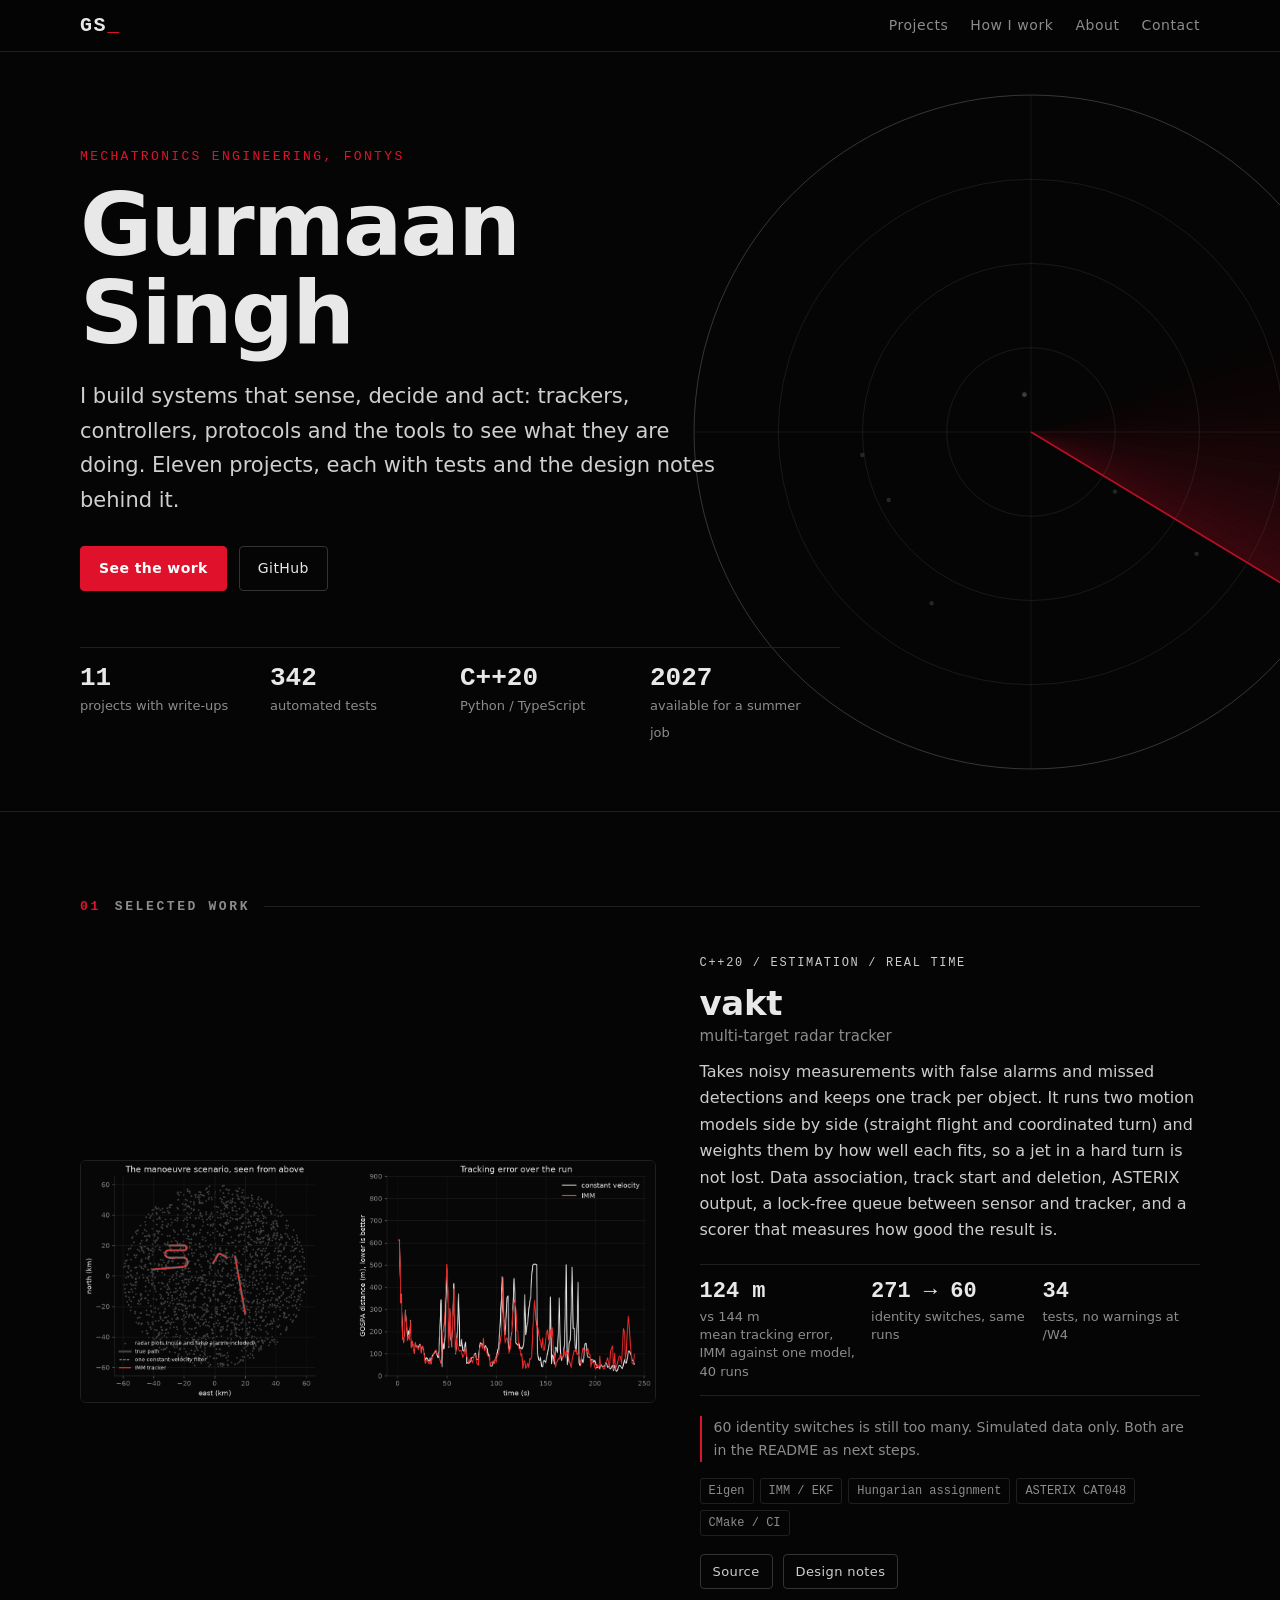
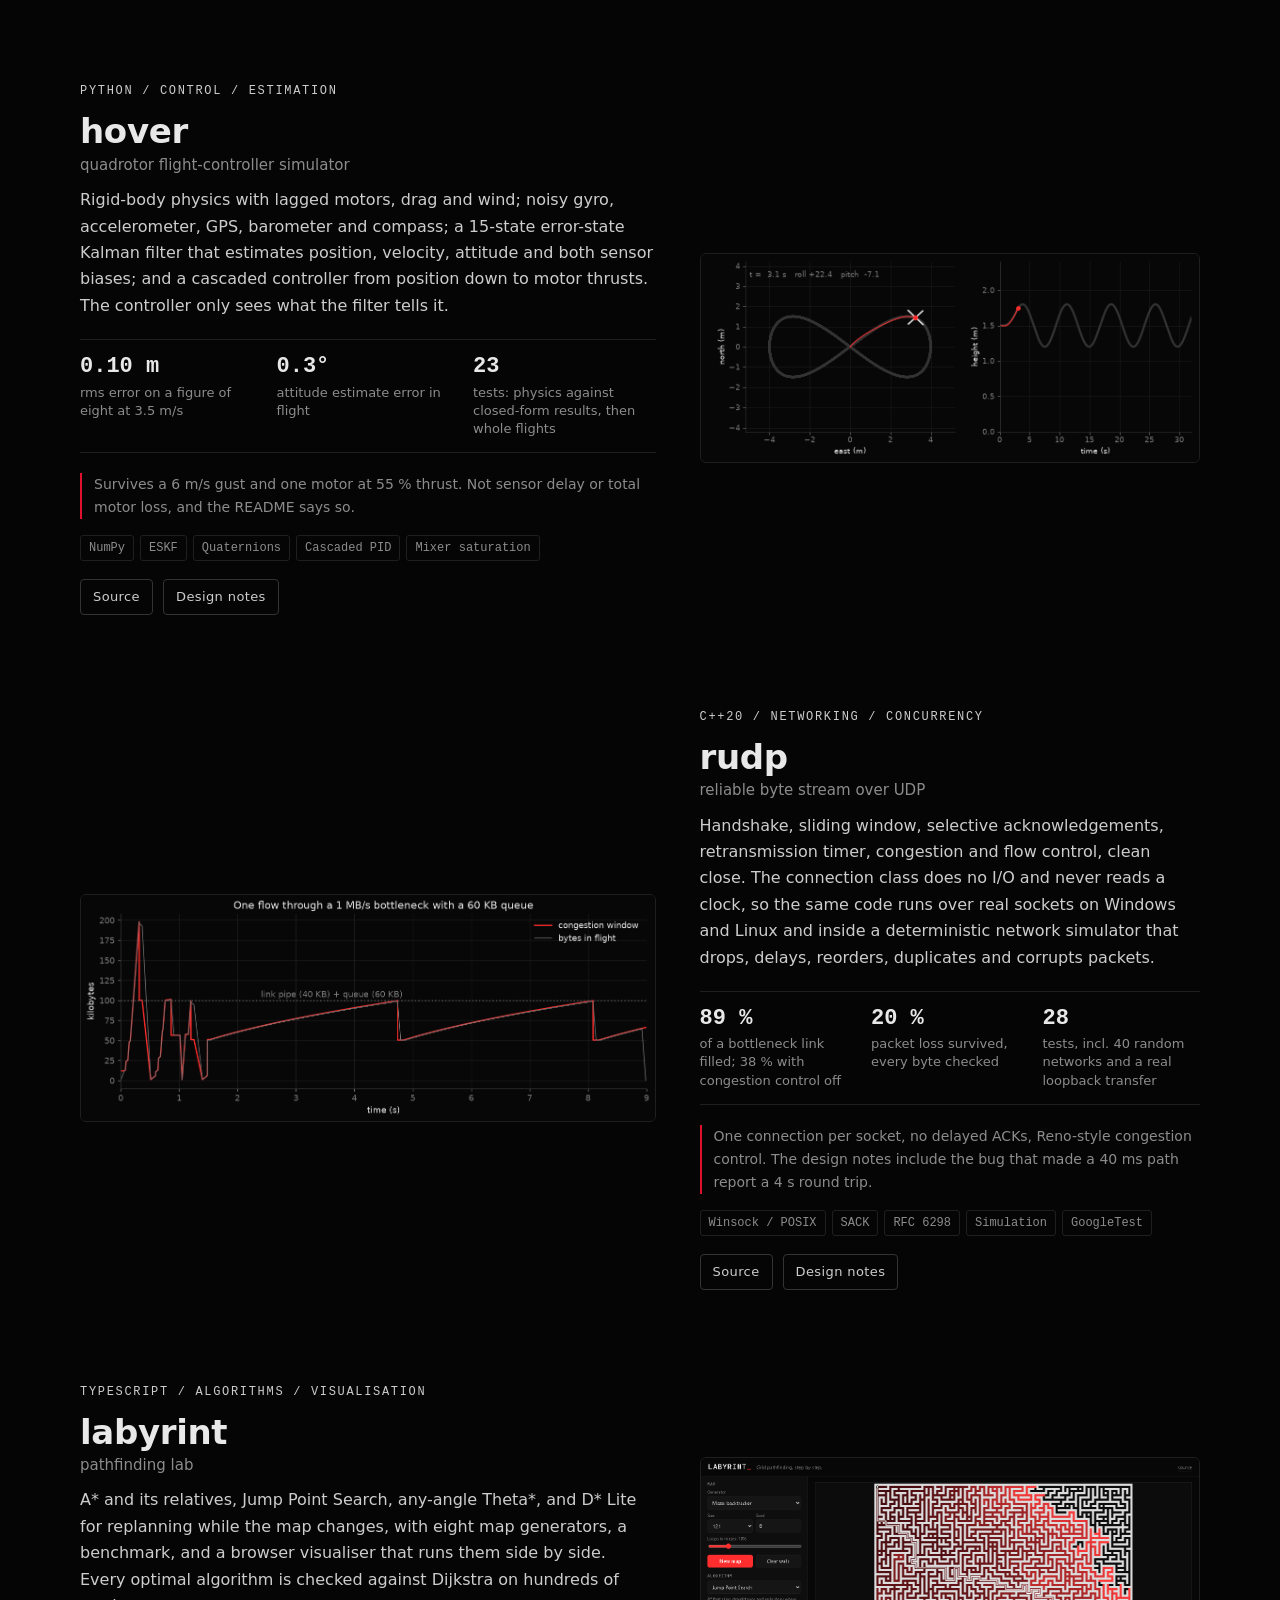
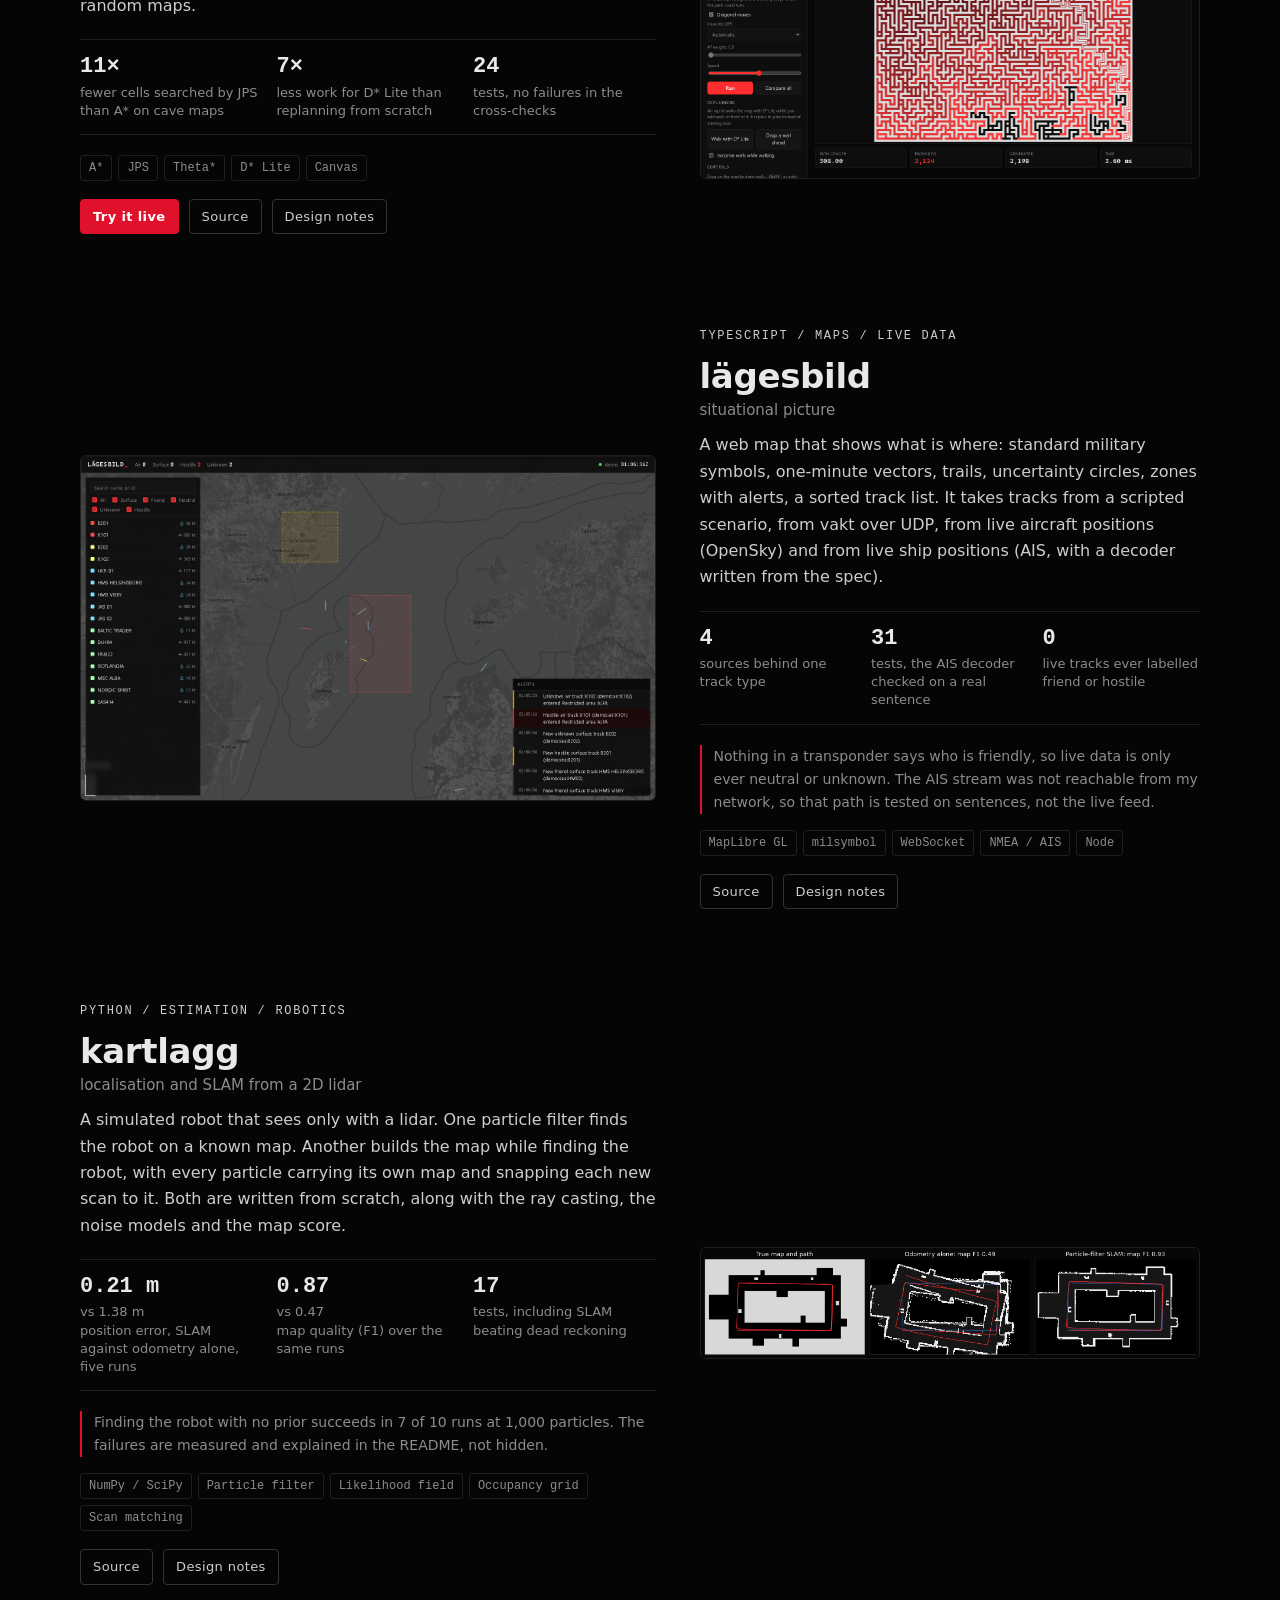
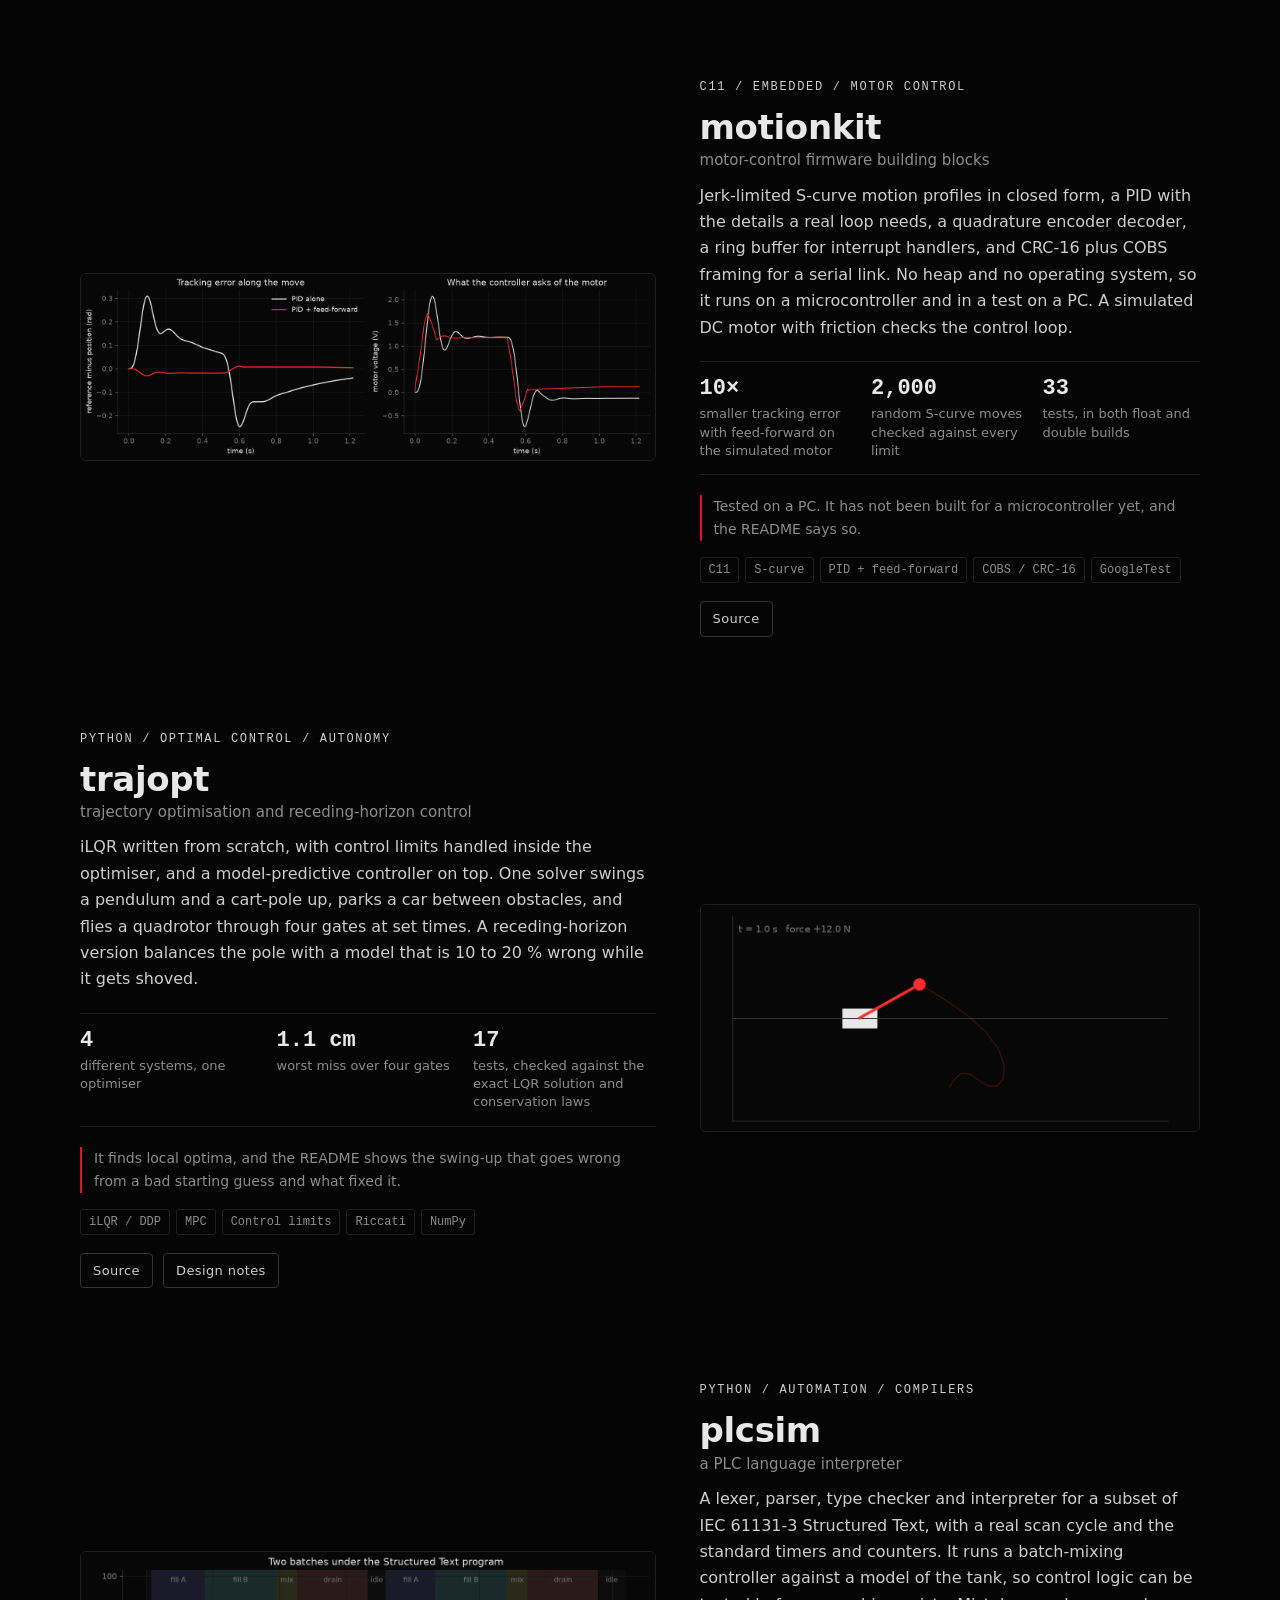
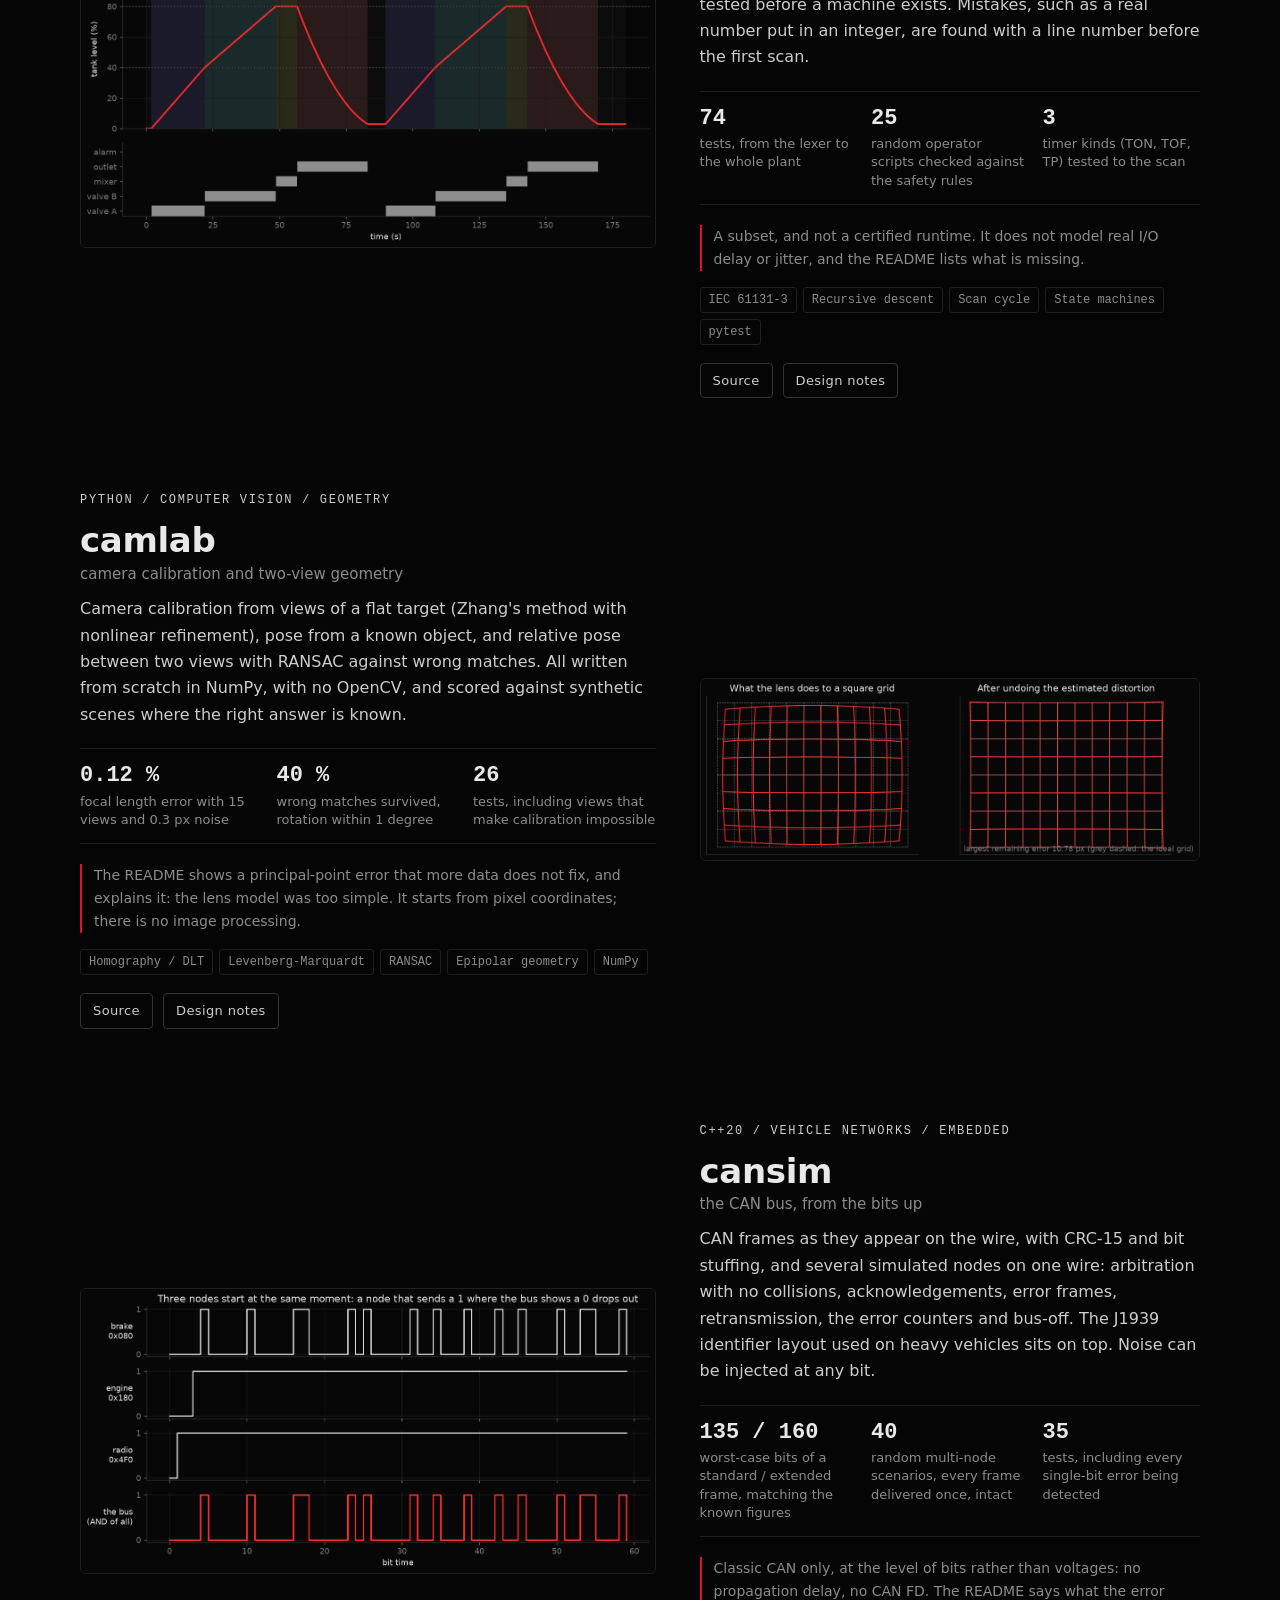
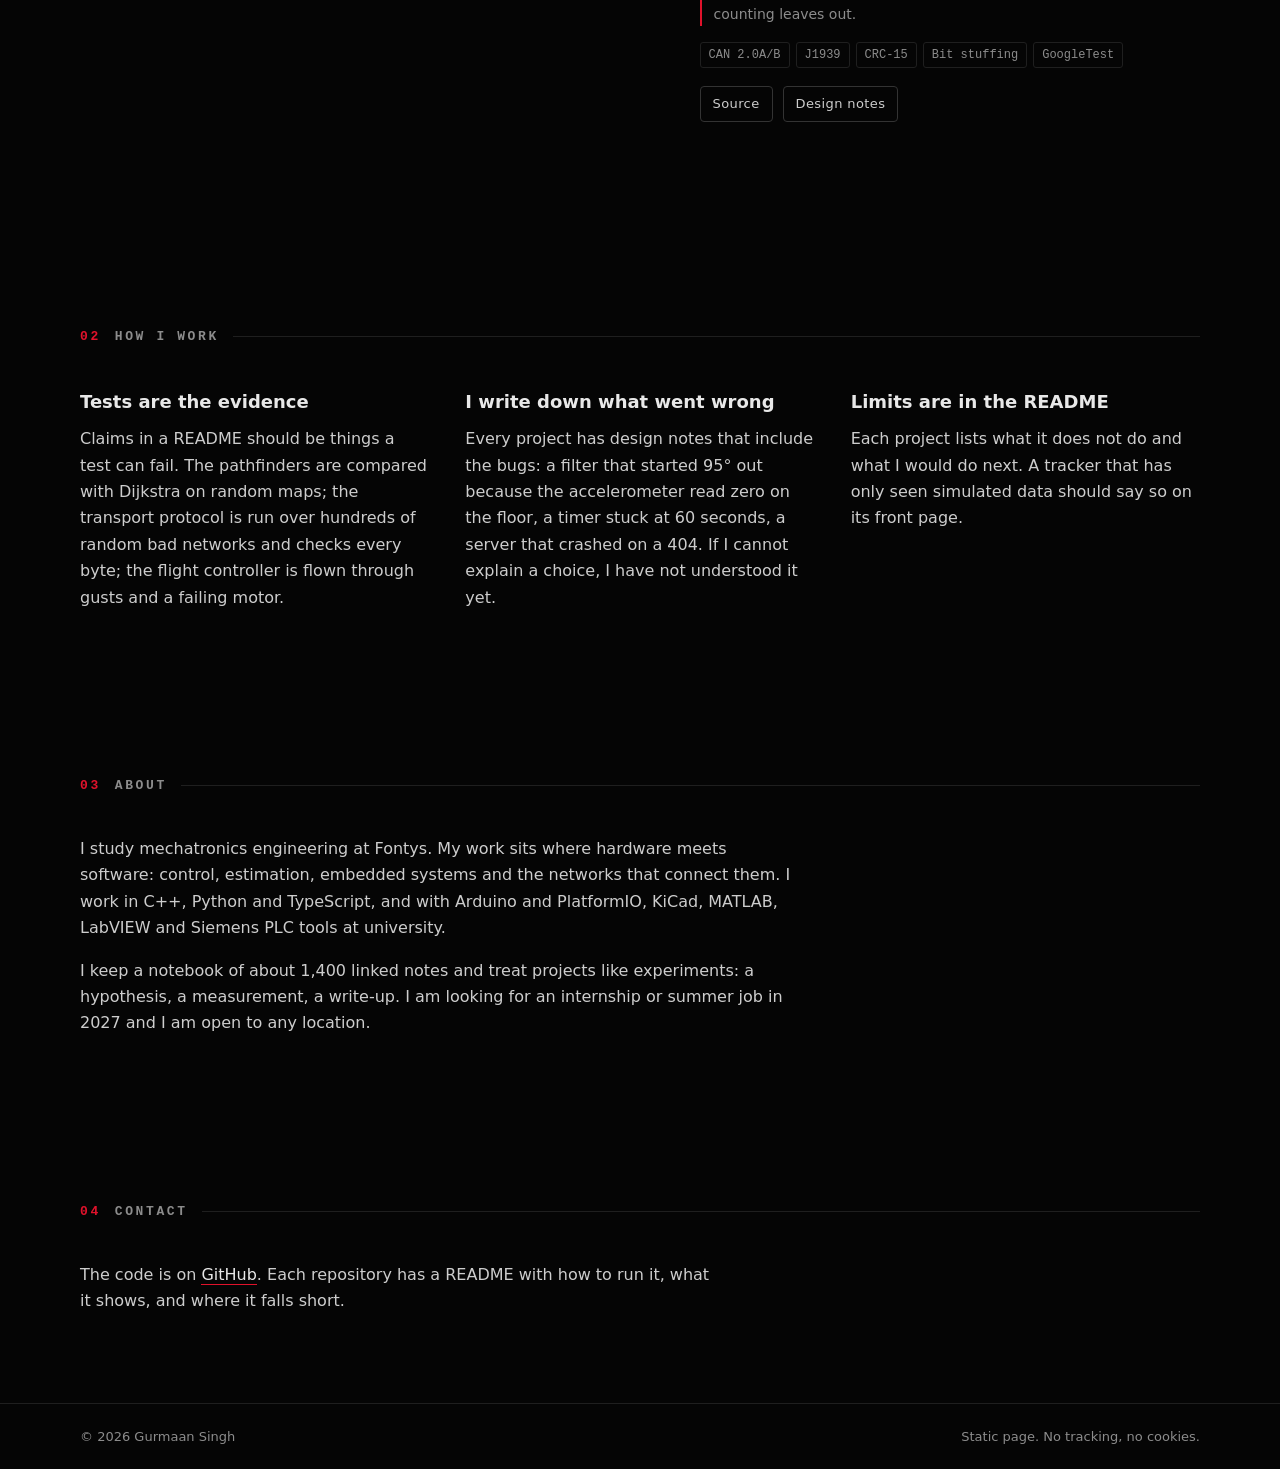
==== commit c2f8c106: "Save index.html as UTF-8 and use slashes in the kickers" ====
--- a/index.html
+++ b/index.html
@@ -34,7 +34,7 @@
     <ul class="facts" aria-label="At a glance">
       <li><b>11</b><span>projects with write-ups</span></li>
       <li><b>342</b><span>automated tests</span></li>
-      <li><b>C++20</b><span>Python · TypeScript</span></li>
+      <li><b>C++20</b><span>Python / TypeScript</span></li>
       <li><b>2027</b><span>available for a summer job</span></li>
     </ul>
   </section>
@@ -45,7 +45,7 @@
     <article class="project" data-reveal>
       <div class="shot"><img src="assets/vakt.png" alt="A radar scenario: noisy plots and false alarms, the tracks drawn over the true paths, and the tracking error of a single-model filter against an IMM" loading="lazy" width="1511" height="636"></div>
       <div class="body">
-        <p class="kicker">C++20 · estimation · real time</p>
+        <p class="kicker">C++20 / estimation / real time</p>
         <h3>vakt <small>multi-target radar tracker</small></h3>
         <p>Takes noisy measurements with false alarms and missed detections and keeps one track per object. It runs two motion models side by side (straight flight and coordinated turn) and weights them by how well each fits, so a jet in a hard turn is not lost. Data association, track start and deletion, ASTERIX output, a lock-free queue between sensor and tracker, and a scorer that measures how good the result is.</p>
         <ul class="nums">
@@ -54,7 +54,7 @@
           <li><b>34</b><span>tests, no warnings at /W4</span></li>
         </ul>
         <p class="honest">60 identity switches is still too many. Simulated data only. Both are in the README as next steps.</p>
-        <p class="tags"><span>Eigen</span><span>IMM / EKF</span><span>Hungarian assignment</span><span>ASTERIX CAT048</span><span>CMake · CI</span></p>
+        <p class="tags"><span>Eigen</span><span>IMM / EKF</span><span>Hungarian assignment</span><span>ASTERIX CAT048</span><span>CMake / CI</span></p>
         <p class="links"><a class="btn small" href="https://github.com/gurmaan-singh/vakt">Source</a> <a class="btn small" href="https://github.com/gurmaan-singh/vakt/blob/main/docs/DESIGN.md">Design notes</a></p>
       </div>
     </article>
@@ -62,7 +62,7 @@
     <article class="project flip" data-reveal>
       <div class="shot"><img src="assets/hover.gif" alt="Animation of a simulated quadrotor flying a figure of eight, seen from above with a height plot beside it" loading="lazy" width="528" height="220"></div>
       <div class="body">
-        <p class="kicker">Python · control · estimation</p>
+        <p class="kicker">Python / control / estimation</p>
         <h3>hover <small>quadrotor flight-controller simulator</small></h3>
         <p>Rigid-body physics with lagged motors, drag and wind; noisy gyro, accelerometer, GPS, barometer and compass; a 15-state error-state Kalman filter that estimates position, velocity, attitude and both sensor biases; and a cascaded controller from position down to motor thrusts. The controller only sees what the filter tells it.</p>
         <ul class="nums">
@@ -79,7 +79,7 @@
     <article class="project" data-reveal>
       <div class="shot"><img src="assets/rudp.png" alt="Congestion window of one flow through a bottleneck link, a textbook sawtooth between 50 and 100 kilobytes" loading="lazy" width="1260" height="520"></div>
       <div class="body">
-        <p class="kicker">C++20 · networking · concurrency</p>
+        <p class="kicker">C++20 / networking / concurrency</p>
         <h3>rudp <small>reliable byte stream over UDP</small></h3>
         <p>Handshake, sliding window, selective acknowledgements, retransmission timer, congestion and flow control, clean close. The connection class does no I/O and never reads a clock, so the same code runs over real sockets on Windows and Linux and inside a deterministic network simulator that drops, delays, reorders, duplicates and corrupts packets.</p>
         <ul class="nums">
@@ -96,7 +96,7 @@
     <article class="project flip" data-reveal>
       <div class="shot"><img src="assets/labyrint.png" alt="Jump Point Search on a maze: dark to bright red shows the order cells were searched, a white line the path" loading="lazy" width="1400" height="900"></div>
       <div class="body">
-        <p class="kicker">TypeScript · algorithms · visualisation</p>
+        <p class="kicker">TypeScript / algorithms / visualisation</p>
         <h3>labyrint <small>pathfinding lab</small></h3>
         <p>A* and its relatives, Jump Point Search, any-angle Theta*, and D* Lite for replanning while the map changes, with eight map generators, a benchmark, and a browser visualiser that runs them side by side. Every optimal algorithm is checked against Dijkstra on hundreds of random maps.</p>
         <ul class="nums">
@@ -112,7 +112,7 @@
     <article class="project" data-reveal>
       <div class="shot"><img src="assets/lagesbild.png" alt="A map of the Baltic Sea with symbols for aircraft and ships, restricted zones, a track list and an alert feed" loading="lazy" width="1500" height="900"></div>
       <div class="body">
-        <p class="kicker">TypeScript · maps · live data</p>
+        <p class="kicker">TypeScript / maps / live data</p>
         <h3>lägesbild <small>situational picture</small></h3>
         <p>A web map that shows what is where: standard military symbols, one-minute vectors, trails, uncertainty circles, zones with alerts, a sorted track list. It takes tracks from a scripted scenario, from vakt over UDP, from live aircraft positions (OpenSky) and from live ship positions (AIS, with a decoder written from the spec).</p>
         <ul class="nums">
@@ -128,7 +128,7 @@
     <article class="project flip" data-reveal>
       <div class="shot"><img src="assets/kartlagg.png" alt="Three maps of the same floor: the truth, the map from odometry alone smeared and rotated, and the crisp map from particle-filter SLAM" loading="lazy" width="1807" height="402"></div>
       <div class="body">
-        <p class="kicker">Python � estimation � robotics</p>
+        <p class="kicker">Python / estimation / robotics</p>
         <h3>kartlagg <small>localisation and SLAM from a 2D lidar</small></h3>
         <p>A simulated robot that sees only with a lidar. One particle filter finds the robot on a known map. Another builds the map while finding the robot, with every particle carrying its own map and snapping each new scan to it. Both are written from scratch, along with the ray casting, the noise models and the map score.</p>
         <ul class="nums">
@@ -145,23 +145,23 @@
     <article class="project" data-reveal>
       <div class="shot"><img src="assets/motionkit.png" alt="Tracking error and motor voltage along a move, with and without feed-forward" loading="lazy" width="1480" height="480"></div>
       <div class="body">
-        <p class="kicker">C11 � embedded � motor control</p>
+        <p class="kicker">C11 / embedded / motor control</p>
         <h3>motionkit <small>motor-control firmware building blocks</small></h3>
         <p>Jerk-limited S-curve motion profiles in closed form, a PID with the details a real loop needs, a quadrature encoder decoder, a ring buffer for interrupt handlers, and CRC-16 plus COBS framing for a serial link. No heap and no operating system, so it runs on a microcontroller and in a test on a PC. A simulated DC motor with friction checks the control loop.</p>
         <ul class="nums">
-          <li><b>10�</b><span>smaller tracking error with feed-forward on the simulated motor</span></li>
+          <li><b>10×</b><span>smaller tracking error with feed-forward on the simulated motor</span></li>
           <li><b>2,000</b><span>random S-curve moves checked against every limit</span></li>
           <li><b>33</b><span>tests, in both float and double builds</span></li>
         </ul>
         <p class="honest">Tested on a PC. It has not been built for a microcontroller yet, and the README says so.</p>
-        <p class="tags"><span>C11</span><span>S-curve</span><span>PID + feed-forward</span><span>COBS � CRC-16</span><span>GoogleTest</span></p>
+        <p class="tags"><span>C11</span><span>S-curve</span><span>PID + feed-forward</span><span>COBS / CRC-16</span><span>GoogleTest</span></p>
         <p class="links"><a class="btn small" href="https://github.com/gurmaan-singh/motionkit">Source</a></p>
       </div>
     </article>
     <article class="project flip" data-reveal>
       <div class="shot"><img src="assets/trajopt.gif" alt="Animation of a cart swinging a pole up from hanging and balancing it" loading="lazy" width="525" height="238"></div>
       <div class="body">
-        <p class="kicker">Python � optimal control � autonomy</p>
+        <p class="kicker">Python / optimal control / autonomy</p>
         <h3>trajopt <small>trajectory optimisation and receding-horizon control</small></h3>
         <p>iLQR written from scratch, with control limits handled inside the optimiser, and a model-predictive controller on top. One solver swings a pendulum and a cart-pole up, parks a car between obstacles, and flies a quadrotor through four gates at set times. A receding-horizon version balances the pole with a model that is 10 to 20 % wrong while it gets shoved.</p>
         <ul class="nums">
@@ -177,7 +177,7 @@
     <article class="project" data-reveal>
       <div class="shot"><img src="assets/plcsim.png" alt="Two batches of a mixing tank: tank level, controller state, and valve and mixer outputs over time" loading="lazy" width="1286" height="662"></div>
       <div class="body">
-        <p class="kicker">Python � automation � compilers</p>
+        <p class="kicker">Python / automation / compilers</p>
         <h3>plcsim <small>a PLC language interpreter</small></h3>
         <p>A lexer, parser, type checker and interpreter for a subset of IEC 61131-3 Structured Text, with a real scan cycle and the standard timers and counters. It runs a batch-mixing controller against a model of the tank, so control logic can be tested before a machine exists. Mistakes, such as a real number put in an integer, are found with a line number before the first scan.</p>
         <ul class="nums">
@@ -193,7 +193,7 @@
     <article class="project flip" data-reveal>
       <div class="shot"><img src="assets/camlab.png" alt="A square grid bent into a barrel by lens distortion, and the same grid straightened by the estimated distortion" loading="lazy" width="1186" height="431"></div>
       <div class="body">
-        <p class="kicker">Python � computer vision � geometry</p>
+        <p class="kicker">Python / computer vision / geometry</p>
         <h3>camlab <small>camera calibration and two-view geometry</small></h3>
         <p>Camera calibration from views of a flat target (Zhang's method with nonlinear refinement), pose from a known object, and relative pose between two views with RANSAC against wrong matches. All written from scratch in NumPy, with no OpenCV, and scored against synthetic scenes where the right answer is known.</p>
         <ul class="nums">
@@ -202,14 +202,14 @@
           <li><b>26</b><span>tests, including views that make calibration impossible</span></li>
         </ul>
         <p class="honest">The README shows a principal-point error that more data does not fix, and explains it: the lens model was too simple. It starts from pixel coordinates; there is no image processing.</p>
-        <p class="tags"><span>Homography � DLT</span><span>Levenberg-Marquardt</span><span>RANSAC</span><span>Epipolar geometry</span><span>NumPy</span></p>
+        <p class="tags"><span>Homography / DLT</span><span>Levenberg-Marquardt</span><span>RANSAC</span><span>Epipolar geometry</span><span>NumPy</span></p>
         <p class="links"><a class="btn small" href="https://github.com/gurmaan-singh/camlab">Source</a> <a class="btn small" href="https://github.com/gurmaan-singh/camlab/blob/main/docs/DESIGN.md">Design notes</a></p>
       </div>
     </article>
     <article class="project" data-reveal>
       <div class="shot"><img src="assets/cansim.png" alt="Waveforms of three CAN nodes starting together: two drop out during the identifier bits while the bus carries the winner" loading="lazy" width="1285" height="636"></div>
       <div class="body">
-        <p class="kicker">C++20 � vehicle networks � embedded</p>
+        <p class="kicker">C++20 / vehicle networks / embedded</p>
         <h3>cansim <small>the CAN bus, from the bits up</small></h3>
         <p>CAN frames as they appear on the wire, with CRC-15 and bit stuffing, and several simulated nodes on one wire: arbitration with no collisions, acknowledgements, error frames, retransmission, the error counters and bus-off. The J1939 identifier layout used on heavy vehicles sits on top. Noise can be injected at any bit.</p>
         <ul class="nums">
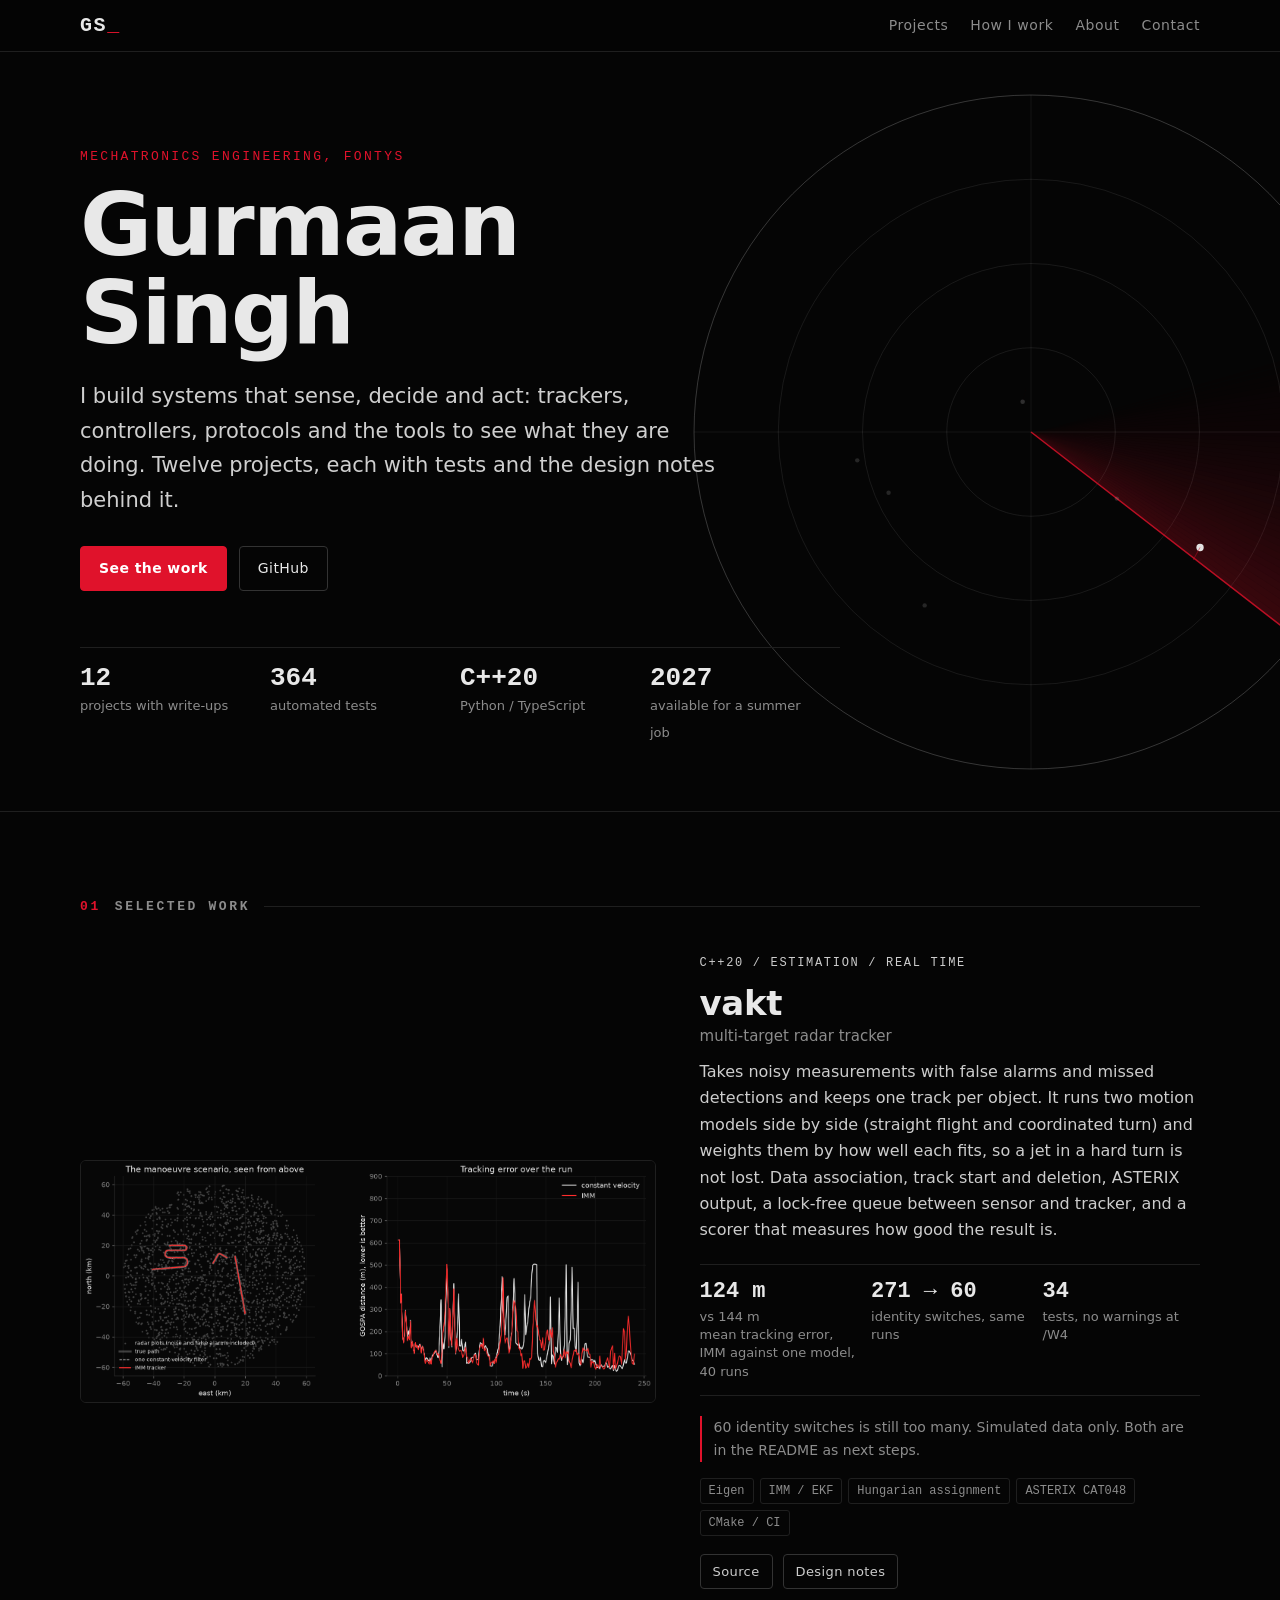
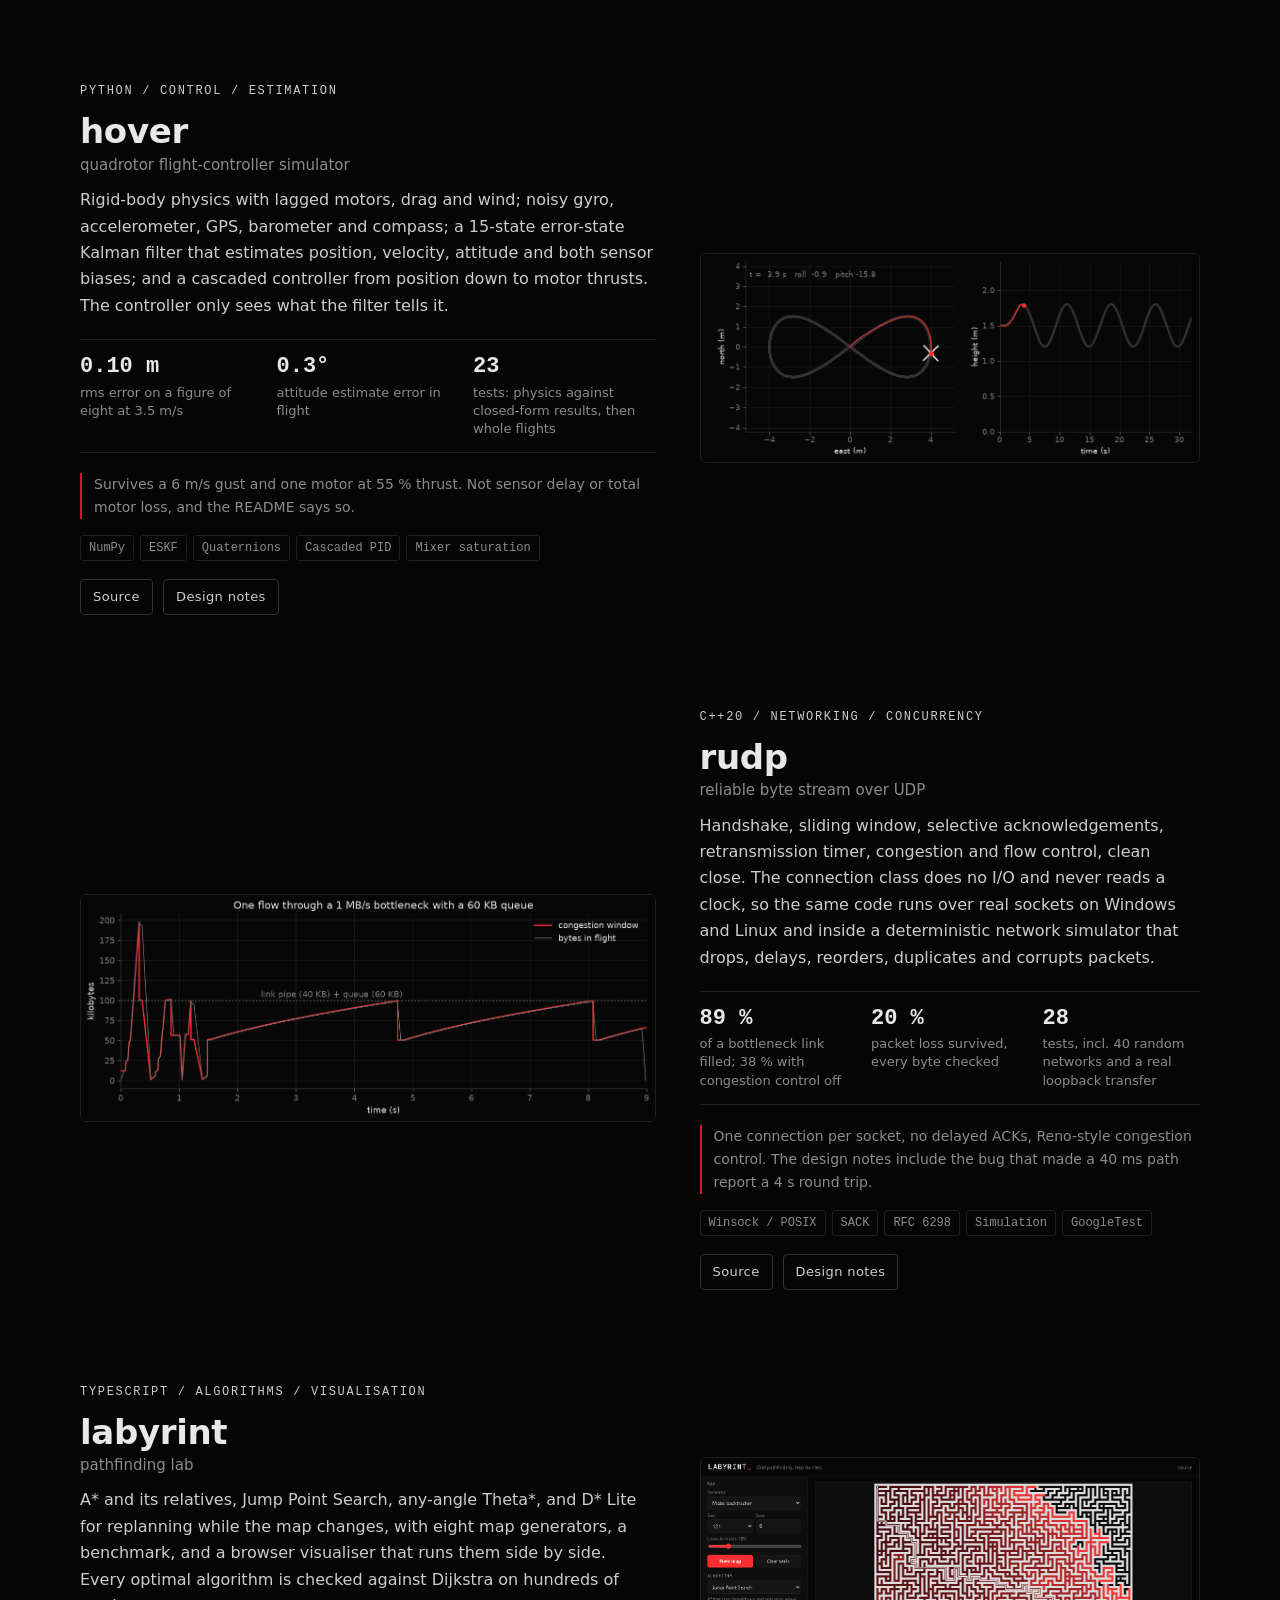
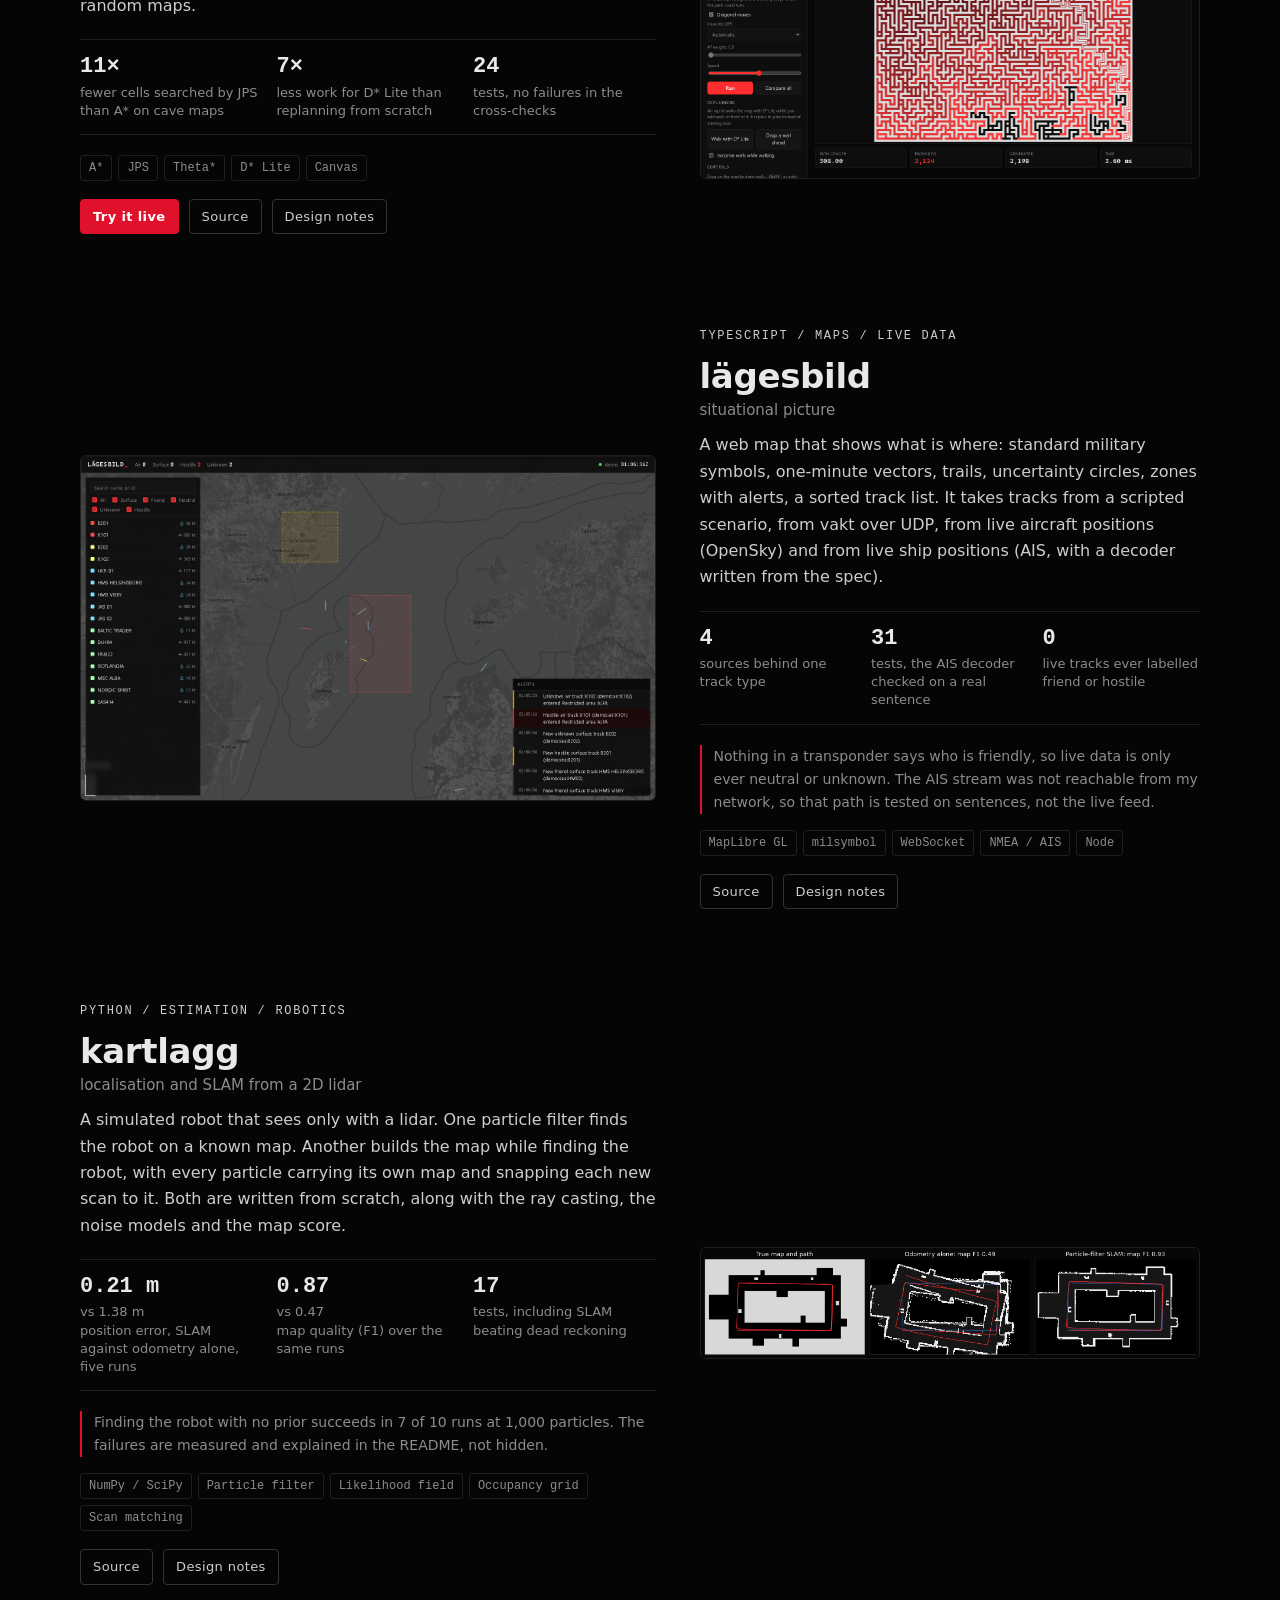
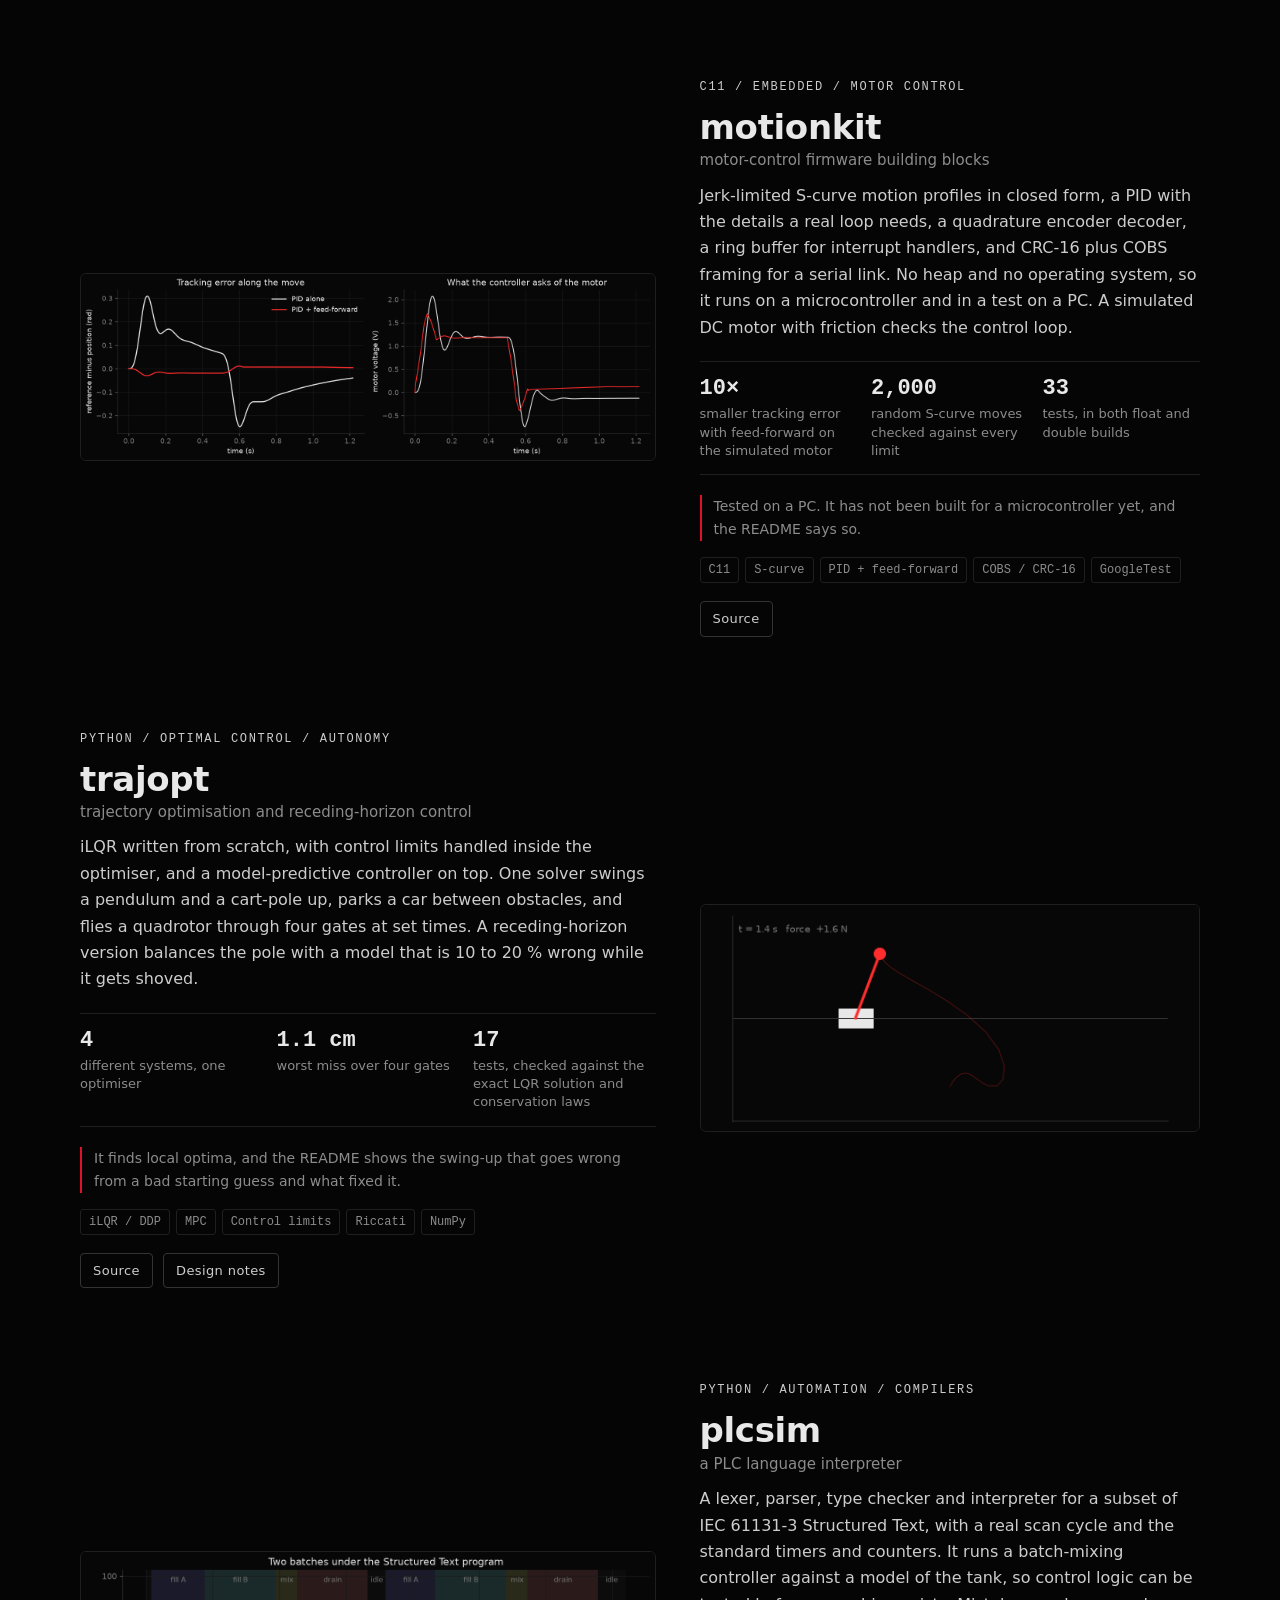
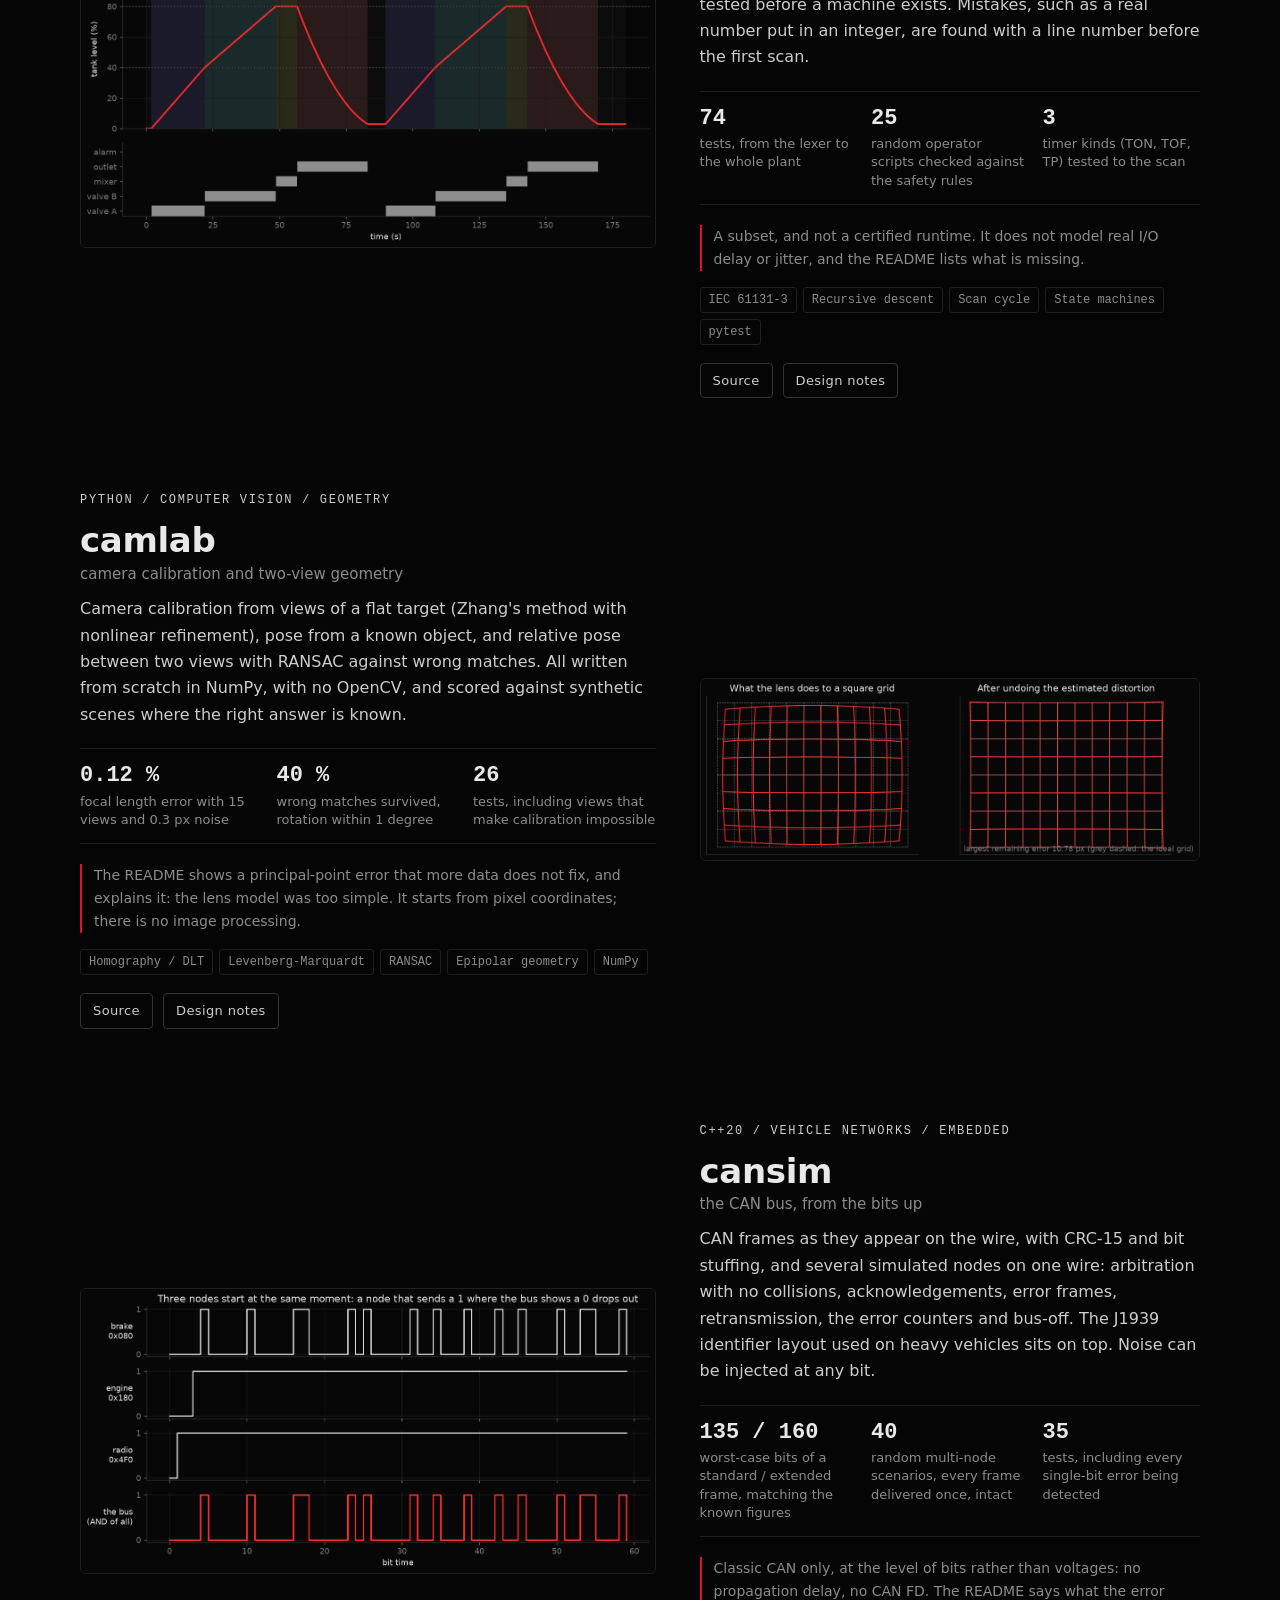
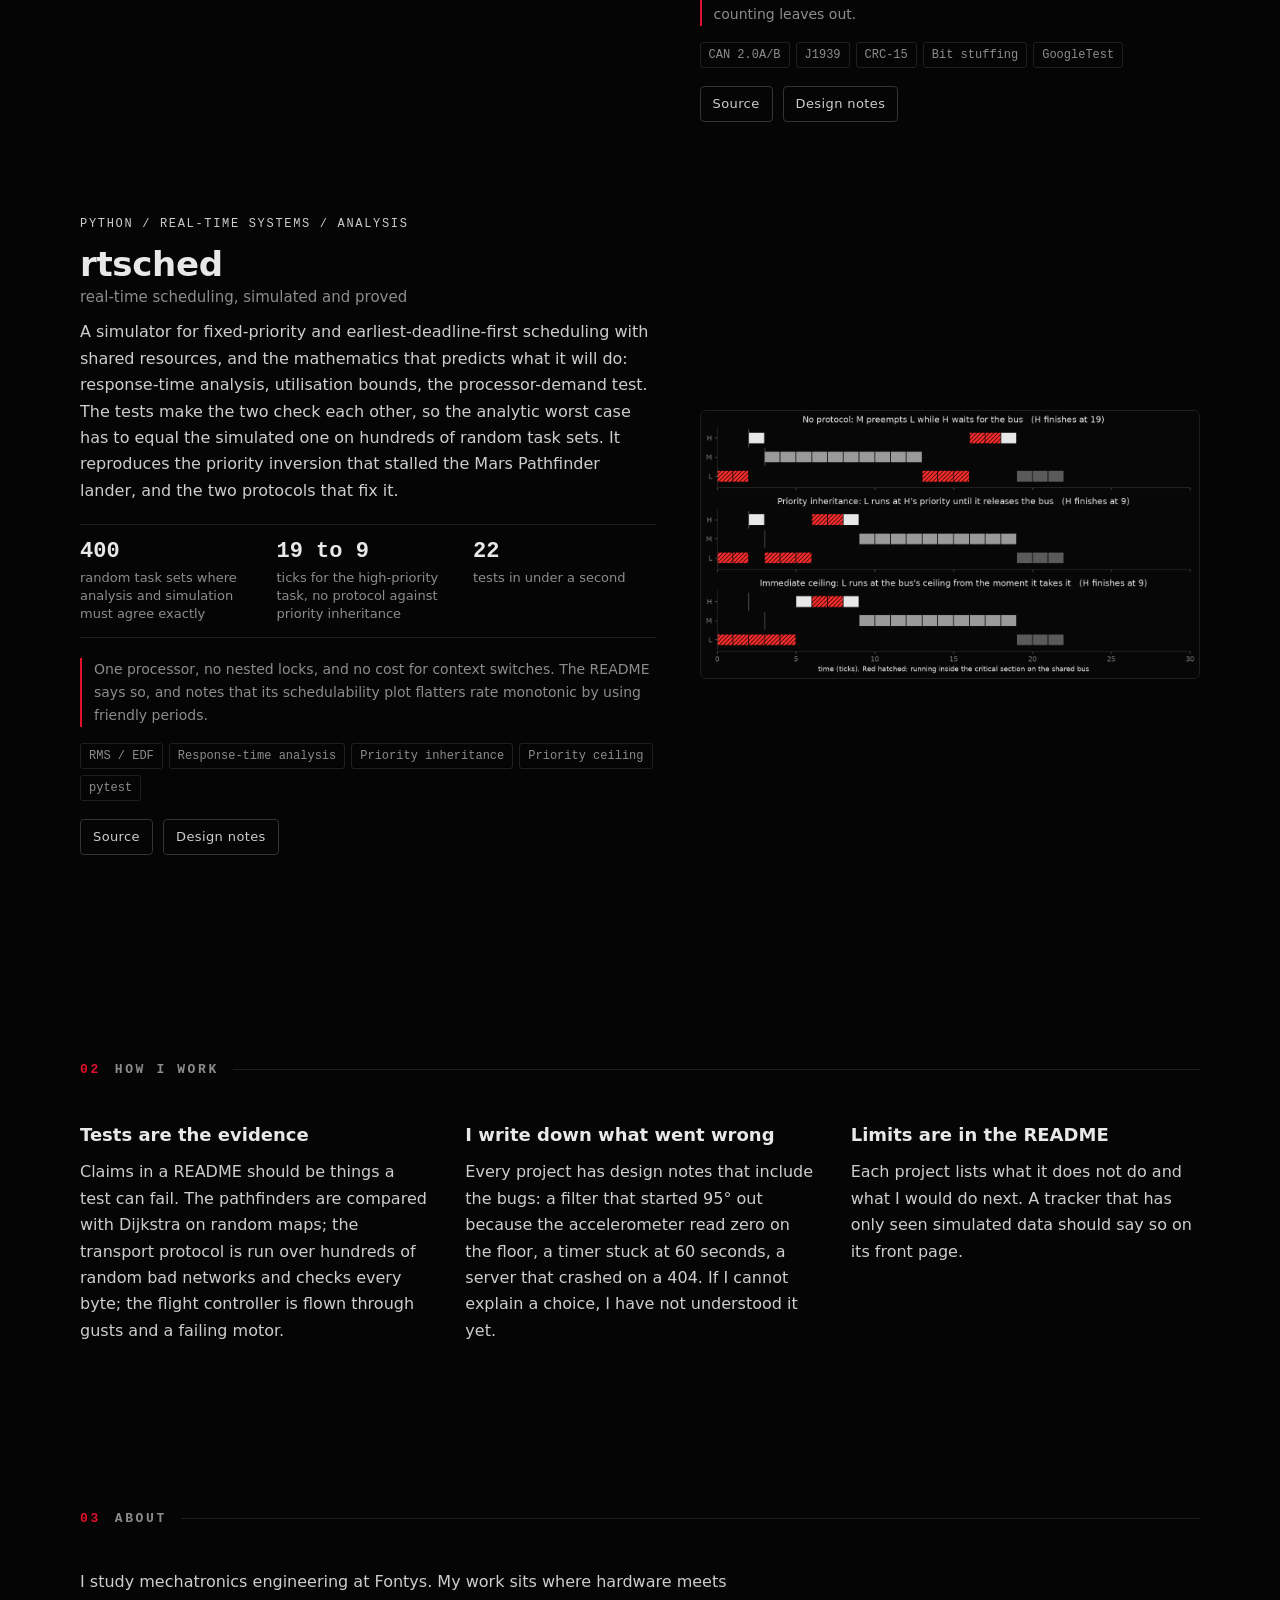
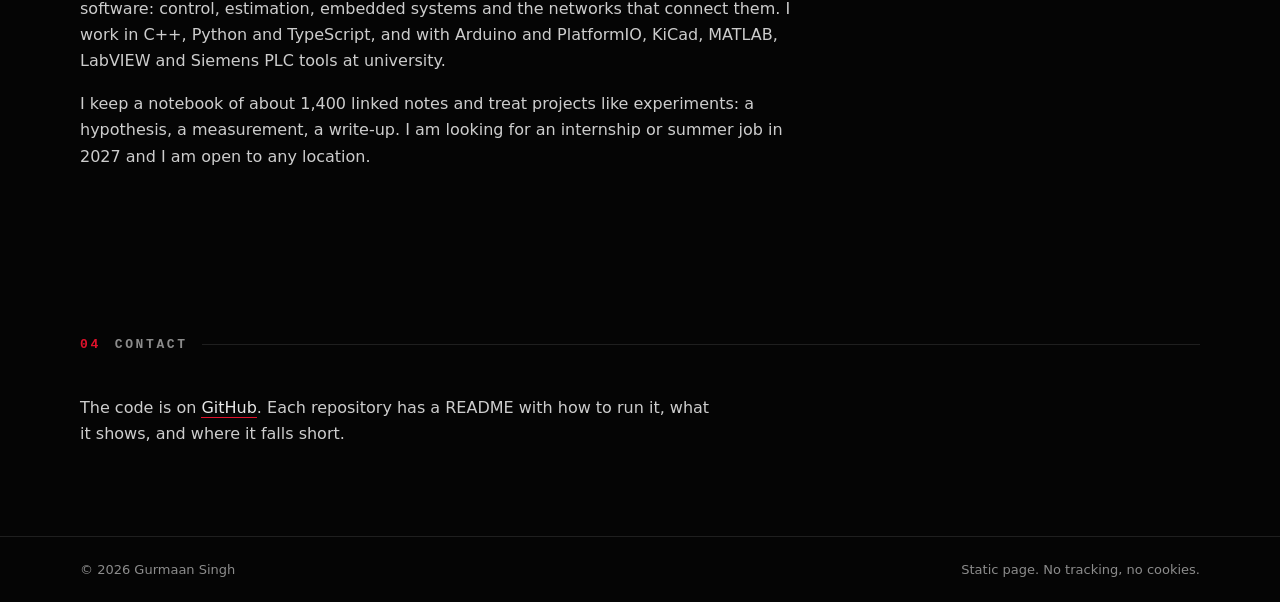
==== commit c6f8c15b: "Add rtsched" ====
--- a/index.html
+++ b/index.html
@@ -4,7 +4,7 @@
 <meta charset="utf-8">
 <meta name="viewport" content="width=device-width, initial-scale=1">
 <title>Gurmaan Singh: tracking, control and networking projects</title>
-<meta name="description" content="Gurmaan Singh, mechatronics engineering student at Fontys. A radar tracker, a quadrotor flight-controller simulator, a reliable transport protocol over UDP, a pathfinding lab, a situational-picture map, robot localisation and SLAM, motor-control firmware building blocks, trajectory optimisation, a PLC-language interpreter, camera geometry, and the CAN bus, each with tests and written-up design notes.">
+<meta name="description" content="Gurmaan Singh, mechatronics engineering student at Fontys. A radar tracker, a quadrotor flight-controller simulator, a reliable transport protocol over UDP, a pathfinding lab, a situational-picture map, robot localisation and SLAM, motor-control firmware building blocks, trajectory optimisation, a PLC-language interpreter, camera geometry, the CAN bus, and real-time scheduling, each with tests and written-up design notes.">
 <meta name="theme-color" content="#050505">
 <link rel="icon" href="data:image/svg+xml,%3Csvg xmlns='http://www.w3.org/2000/svg' viewBox='0 0 32 32'%3E%3Crect width='32' height='32' fill='%23050505'/%3E%3Ccircle cx='16' cy='16' r='11' fill='none' stroke='%23e0122b' stroke-width='2'/%3E%3Cpath d='M16 16 L25 9' stroke='%23e0122b' stroke-width='2'/%3E%3C/svg%3E">
 <link rel="stylesheet" href="style.css">
@@ -28,12 +28,12 @@
     <div class="hero-text">
       <p class="eyebrow">Mechatronics engineering, Fontys</p>
       <h1>Gurmaan Singh</h1>
-      <p class="lead">I build systems that sense, decide and act: trackers, controllers, protocols and the tools to see what they are doing. Eleven projects, each with tests and the design notes behind it.</p>
+      <p class="lead">I build systems that sense, decide and act: trackers, controllers, protocols and the tools to see what they are doing. Twelve projects, each with tests and the design notes behind it.</p>
       <p class="cta"><a class="btn primary" href="#work">See the work</a> <a class="btn" href="https://github.com/gurmaan-singh">GitHub</a></p>
     </div>
     <ul class="facts" aria-label="At a glance">
-      <li><b>11</b><span>projects with write-ups</span></li>
-      <li><b>342</b><span>automated tests</span></li>
+      <li><b>12</b><span>projects with write-ups</span></li>
+      <li><b>364</b><span>automated tests</span></li>
       <li><b>C++20</b><span>Python / TypeScript</span></li>
       <li><b>2027</b><span>available for a summer job</span></li>
     </ul>
@@ -220,6 +220,22 @@
         <p class="honest">Classic CAN only, at the level of bits rather than voltages: no propagation delay, no CAN FD. The README says what the error counting leaves out.</p>
         <p class="tags"><span>CAN 2.0A/B</span><span>J1939</span><span>CRC-15</span><span>Bit stuffing</span><span>GoogleTest</span></p>
         <p class="links"><a class="btn small" href="https://github.com/gurmaan-singh/cansim">Source</a> <a class="btn small" href="https://github.com/gurmaan-singh/cansim/blob/main/docs/DESIGN.md">Design notes</a></p>
+      </div>
+    </article>
+    <article class="project flip" data-reveal>
+      <div class="shot"><img src="assets/rtsched.png" alt="Three schedules of the same tasks: with no protocol the high-priority task waits behind a medium one, with priority inheritance or ceiling it does not" loading="lazy" width="1286" height="688"></div>
+      <div class="body">
+        <p class="kicker">Python / real-time systems / analysis</p>
+        <h3>rtsched <small>real-time scheduling, simulated and proved</small></h3>
+        <p>A simulator for fixed-priority and earliest-deadline-first scheduling with shared resources, and the mathematics that predicts what it will do: response-time analysis, utilisation bounds, the processor-demand test. The tests make the two check each other, so the analytic worst case has to equal the simulated one on hundreds of random task sets. It reproduces the priority inversion that stalled the Mars Pathfinder lander, and the two protocols that fix it.</p>
+        <ul class="nums">
+          <li><b>400</b><span>random task sets where analysis and simulation must agree exactly</span></li>
+          <li><b>19 to 9</b><span>ticks for the high-priority task, no protocol against priority inheritance</span></li>
+          <li><b>22</b><span>tests in under a second</span></li>
+        </ul>
+        <p class="honest">One processor, no nested locks, and no cost for context switches. The README says so, and notes that its schedulability plot flatters rate monotonic by using friendly periods.</p>
+        <p class="tags"><span>RMS / EDF</span><span>Response-time analysis</span><span>Priority inheritance</span><span>Priority ceiling</span><span>pytest</span></p>
+        <p class="links"><a class="btn small" href="https://github.com/gurmaan-singh/rtsched">Source</a> <a class="btn small" href="https://github.com/gurmaan-singh/rtsched/blob/main/docs/DESIGN.md">Design notes</a></p>
       </div>
     </article>
   </section>
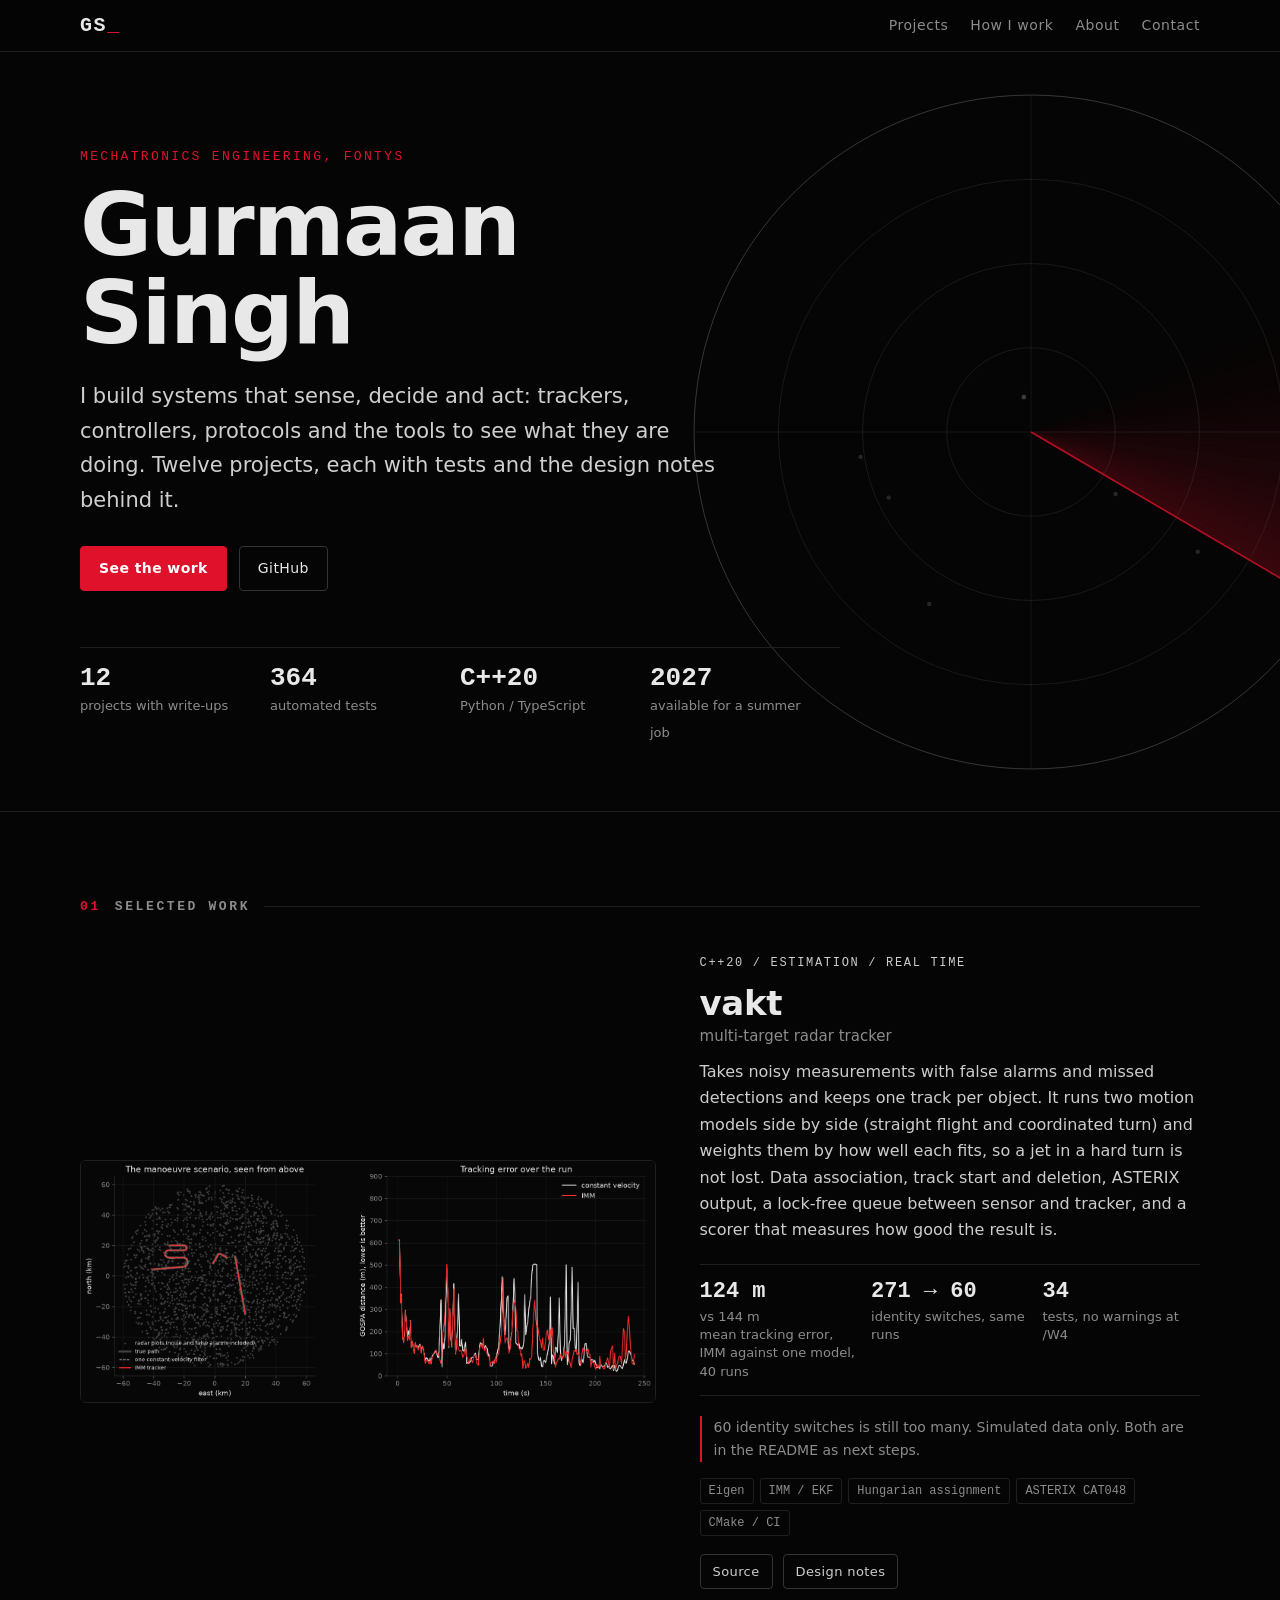
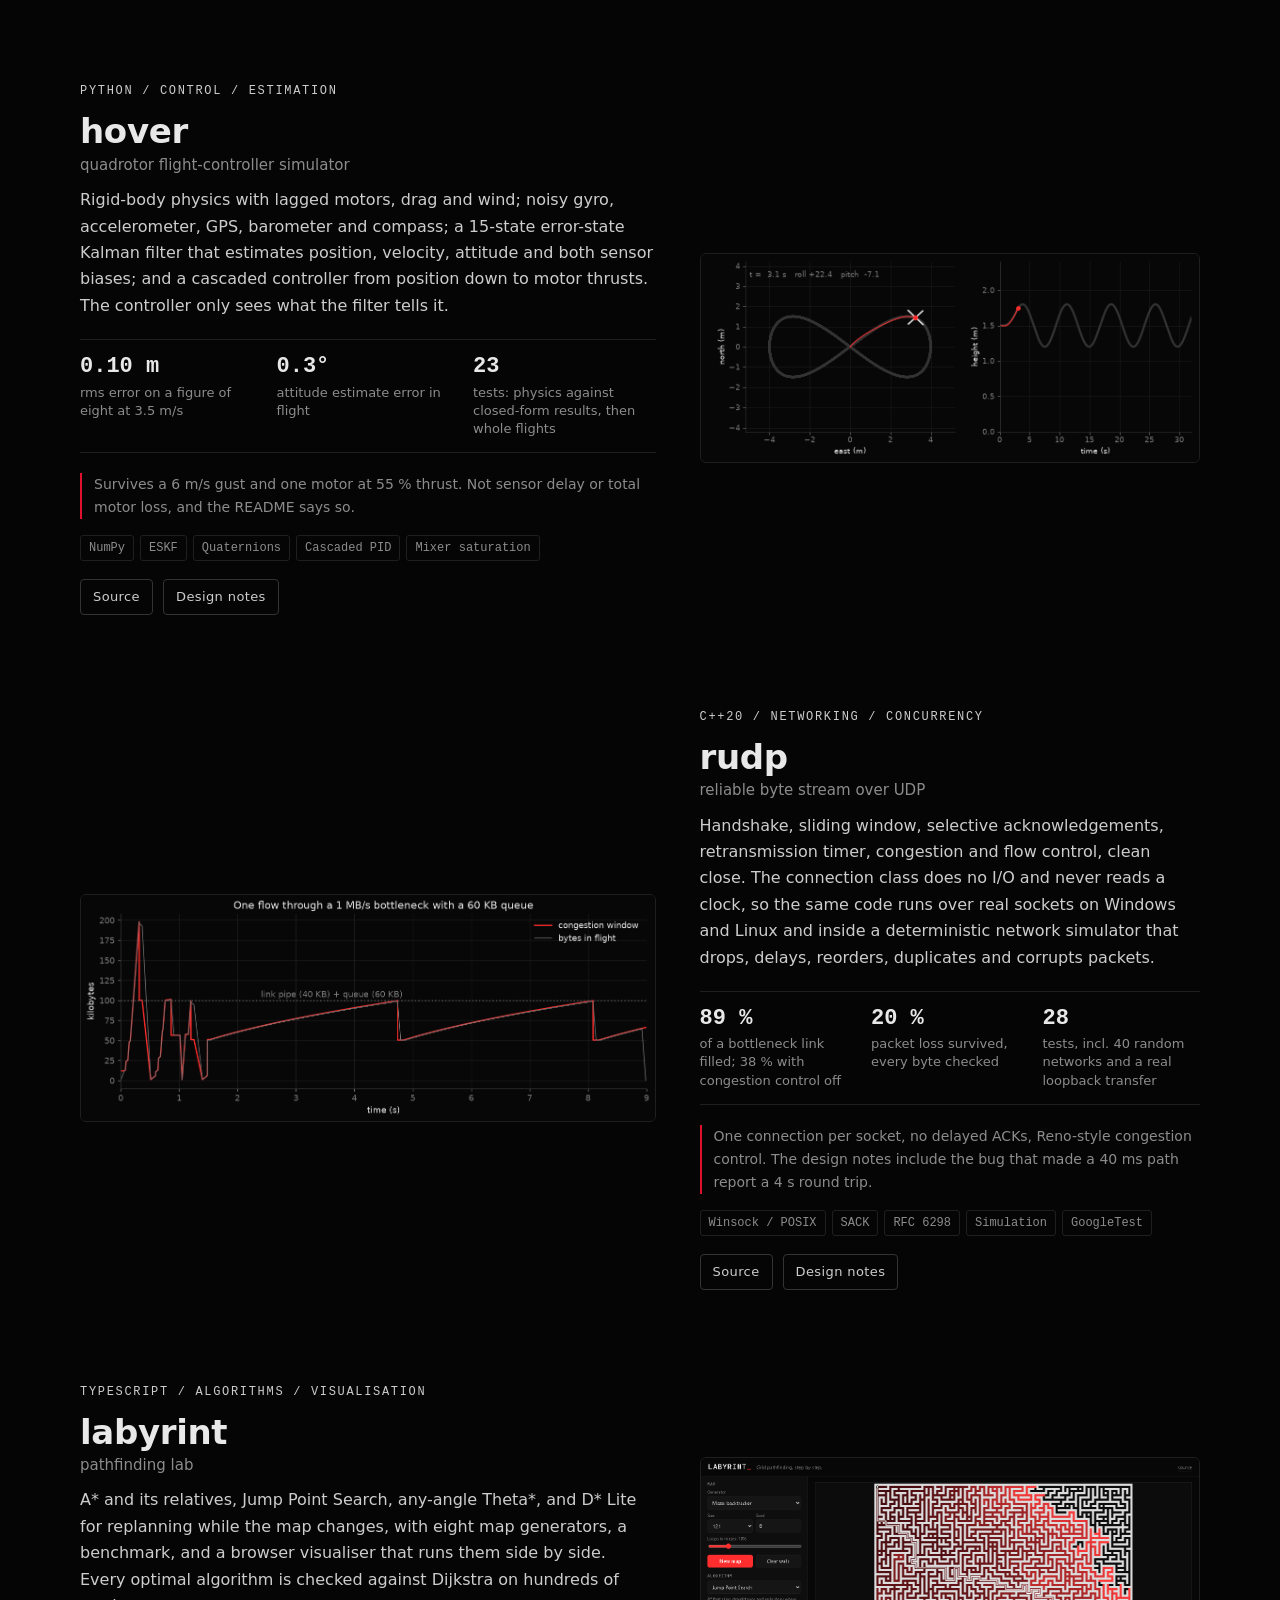
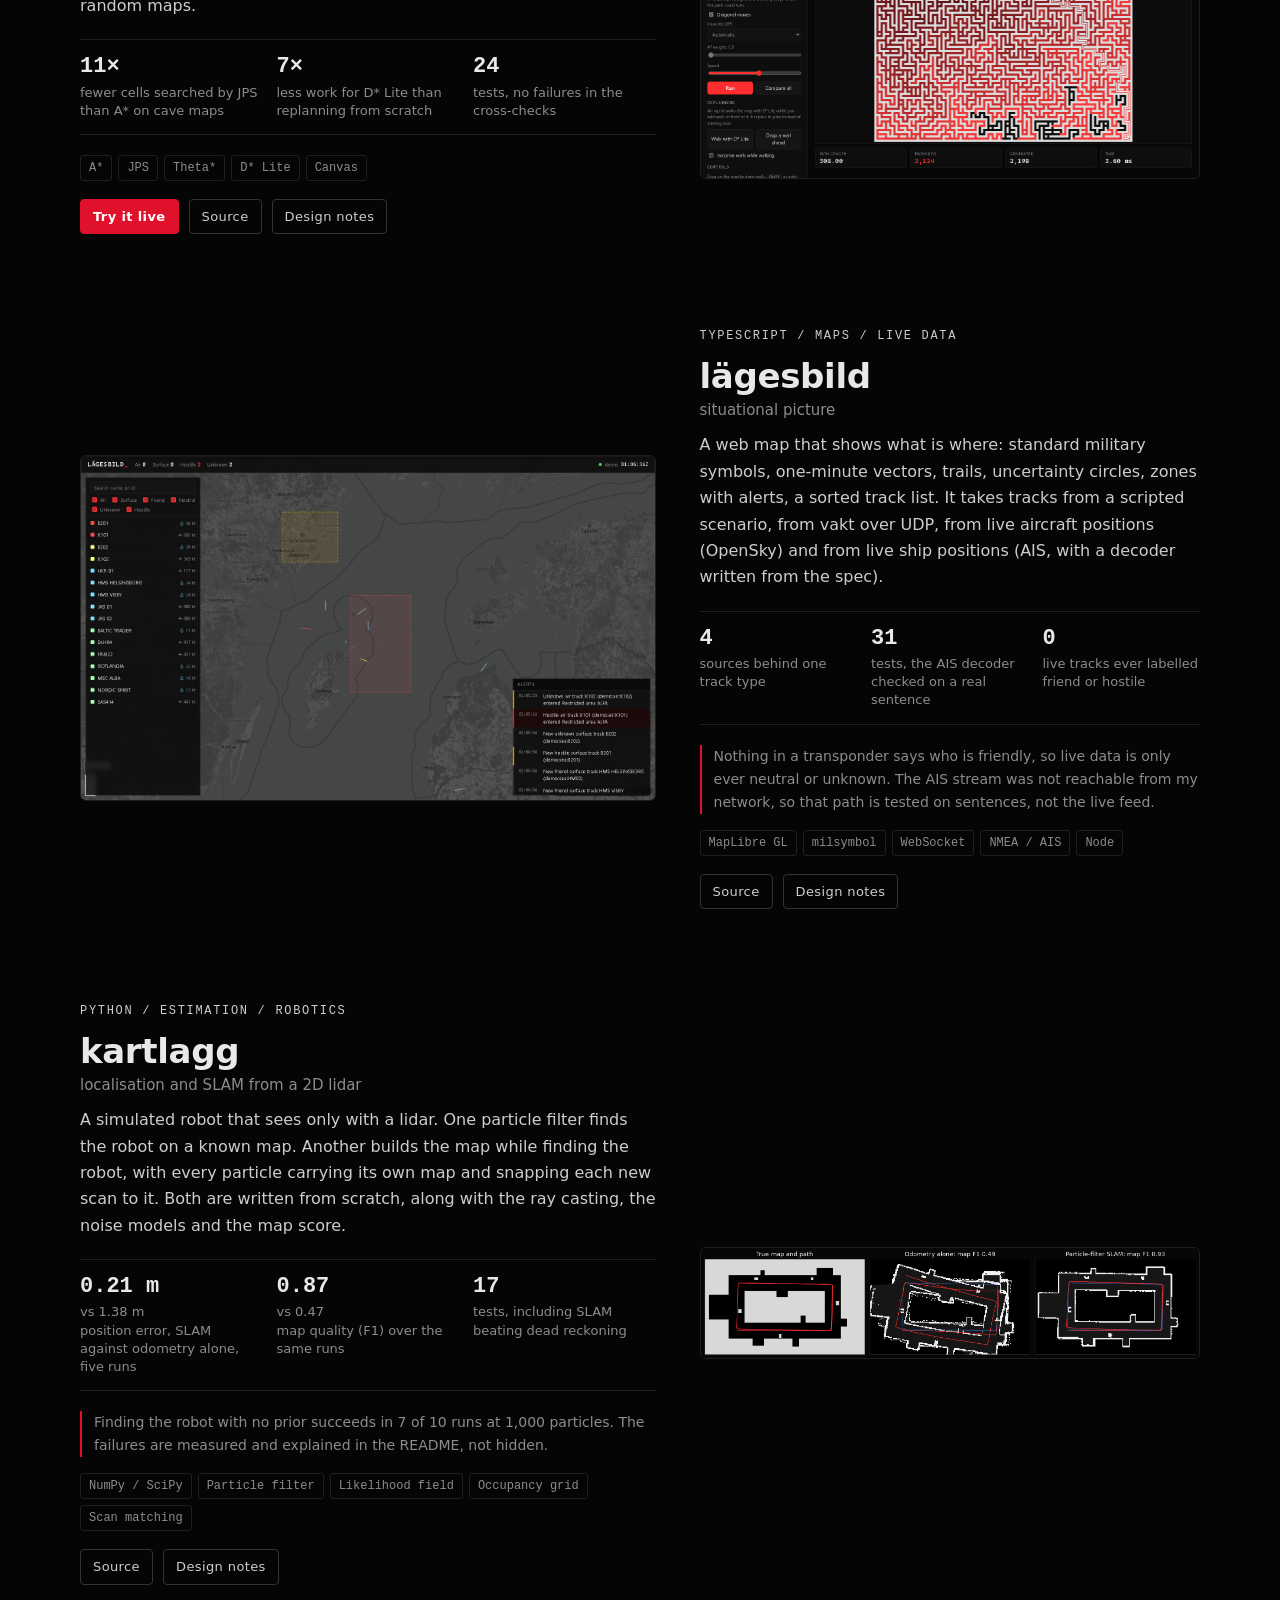
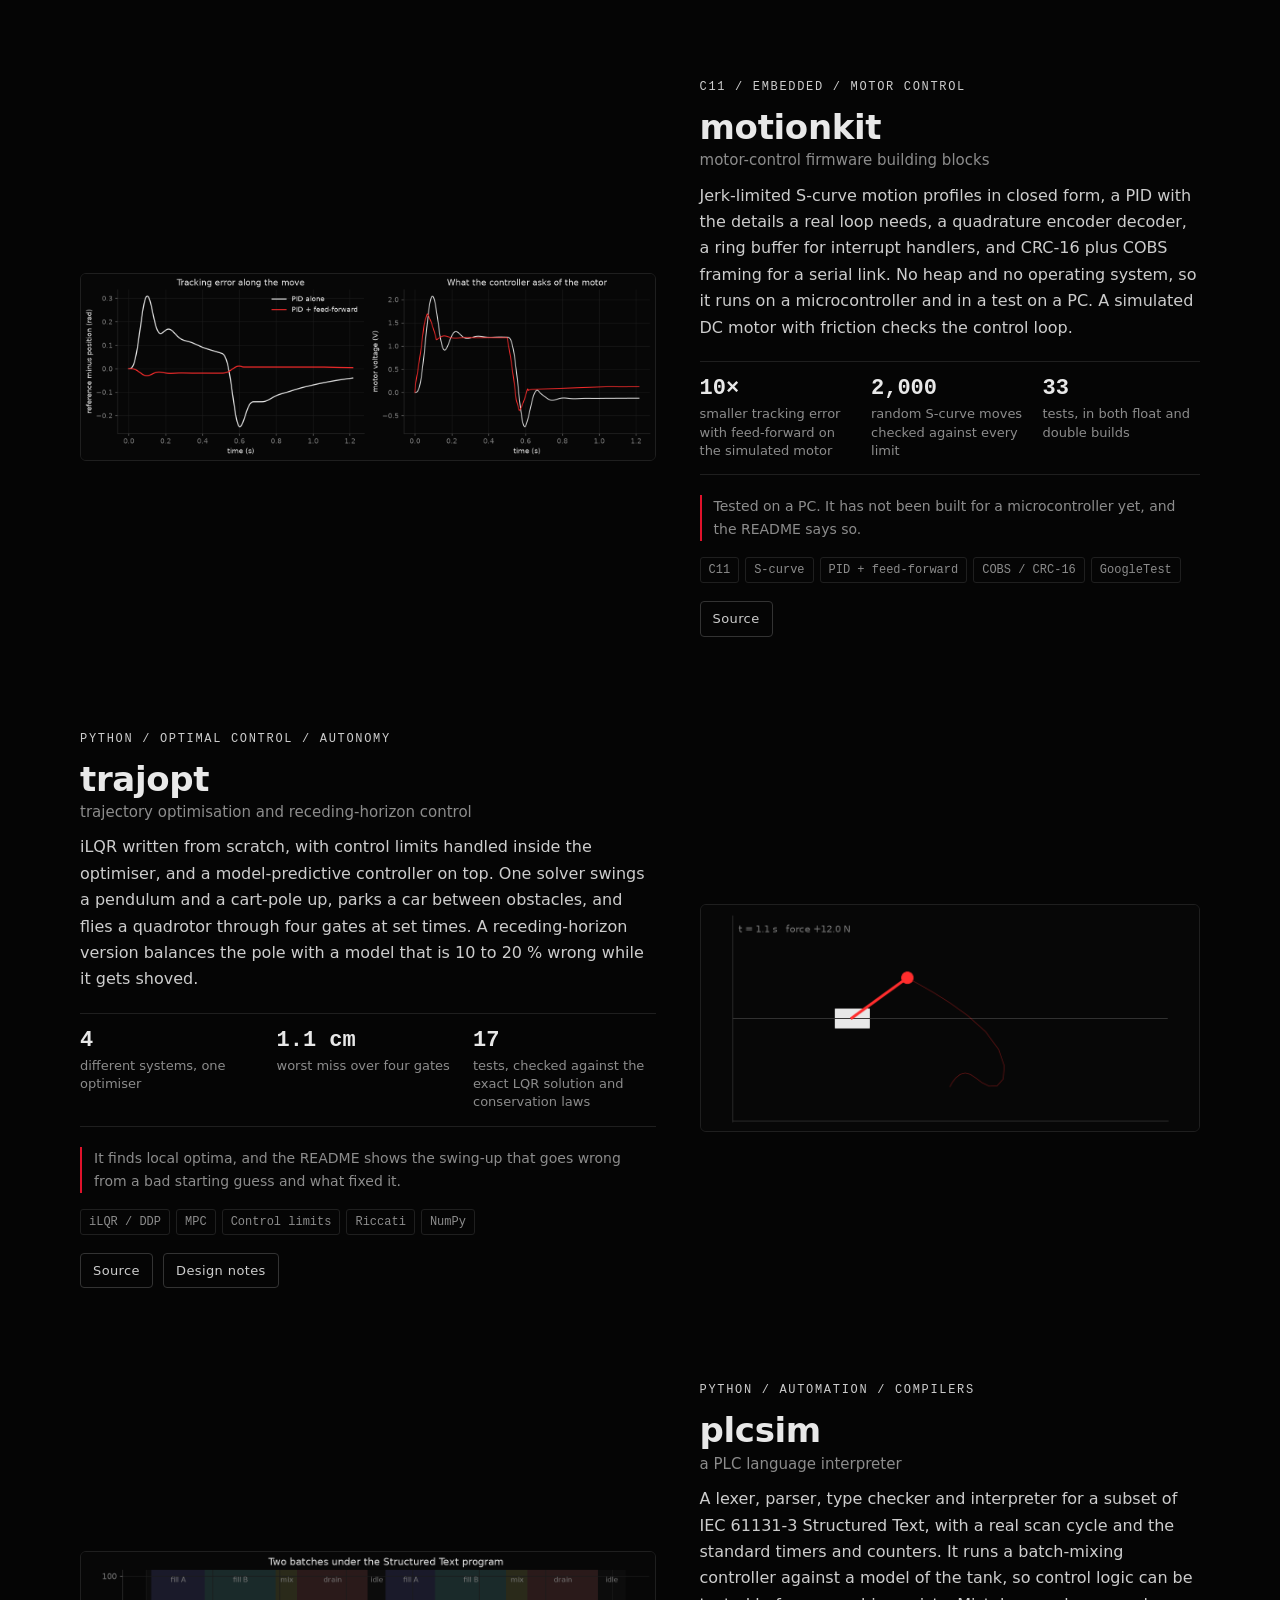
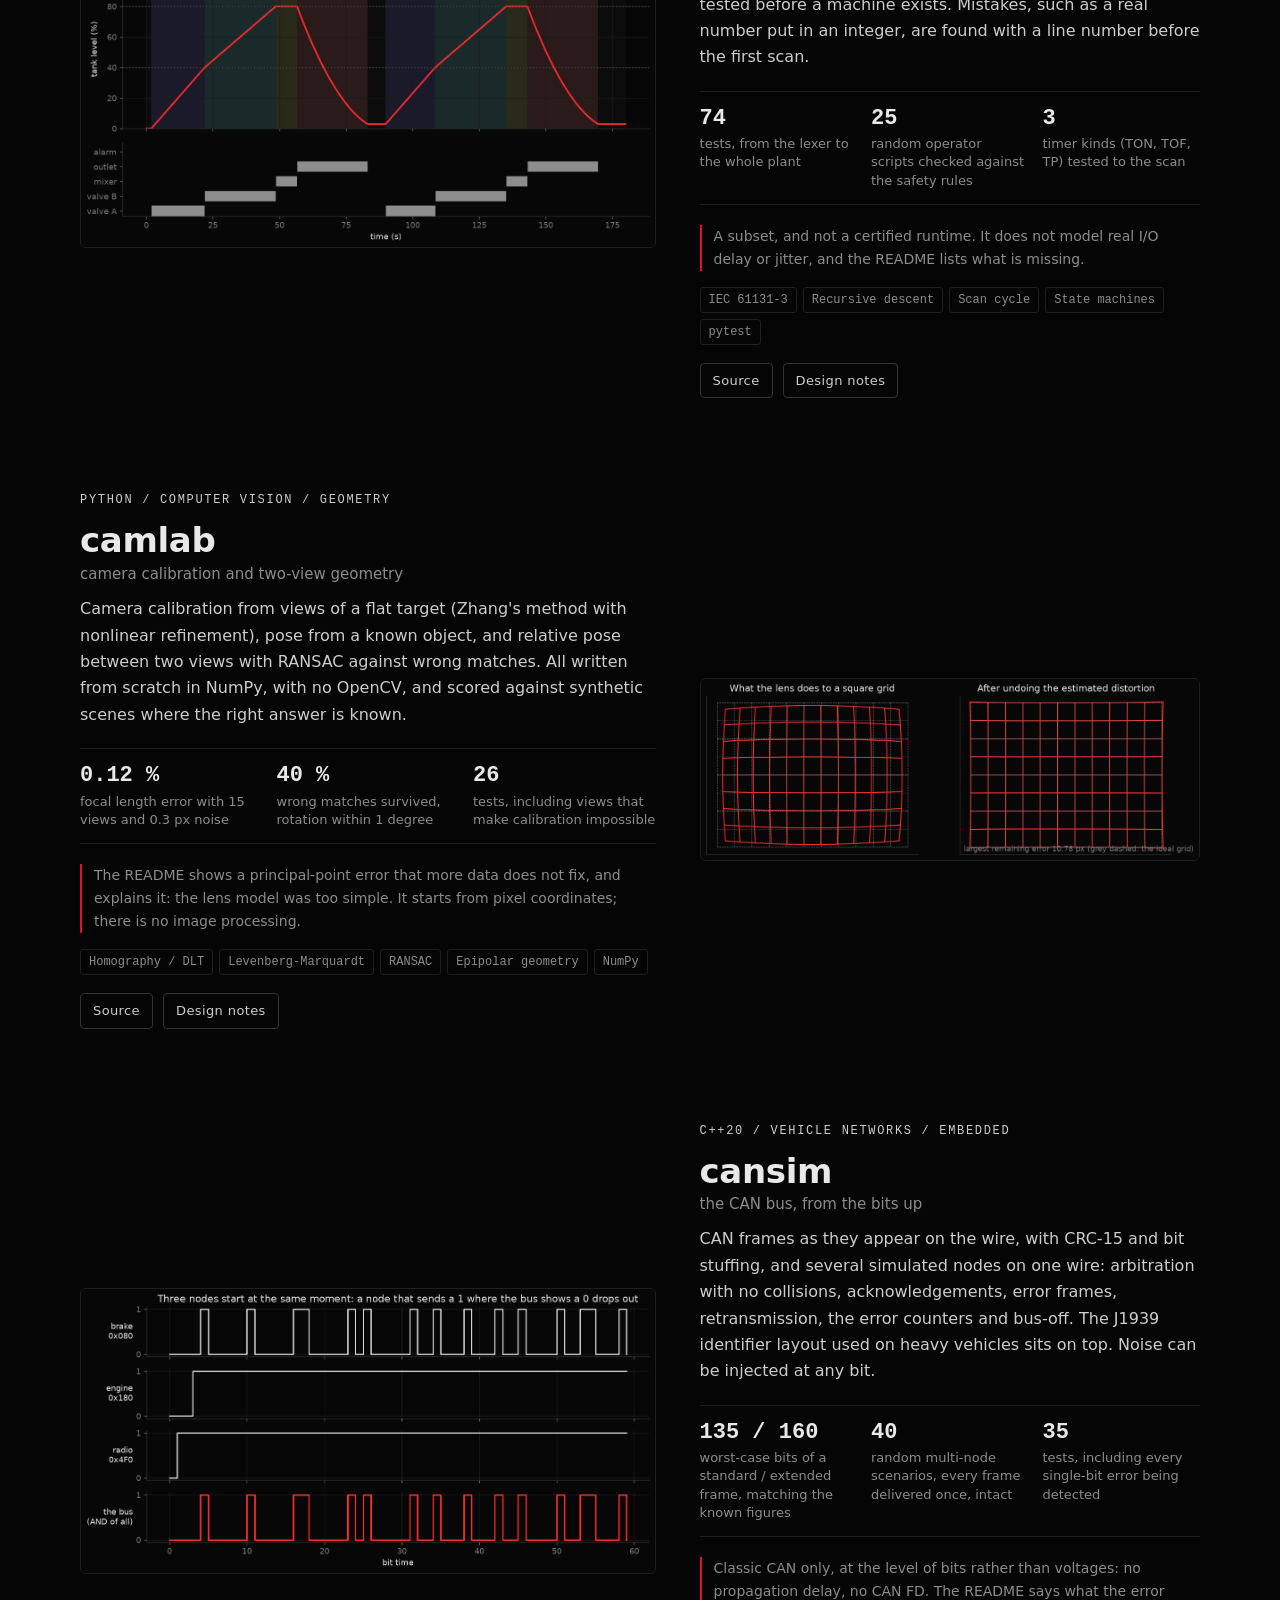
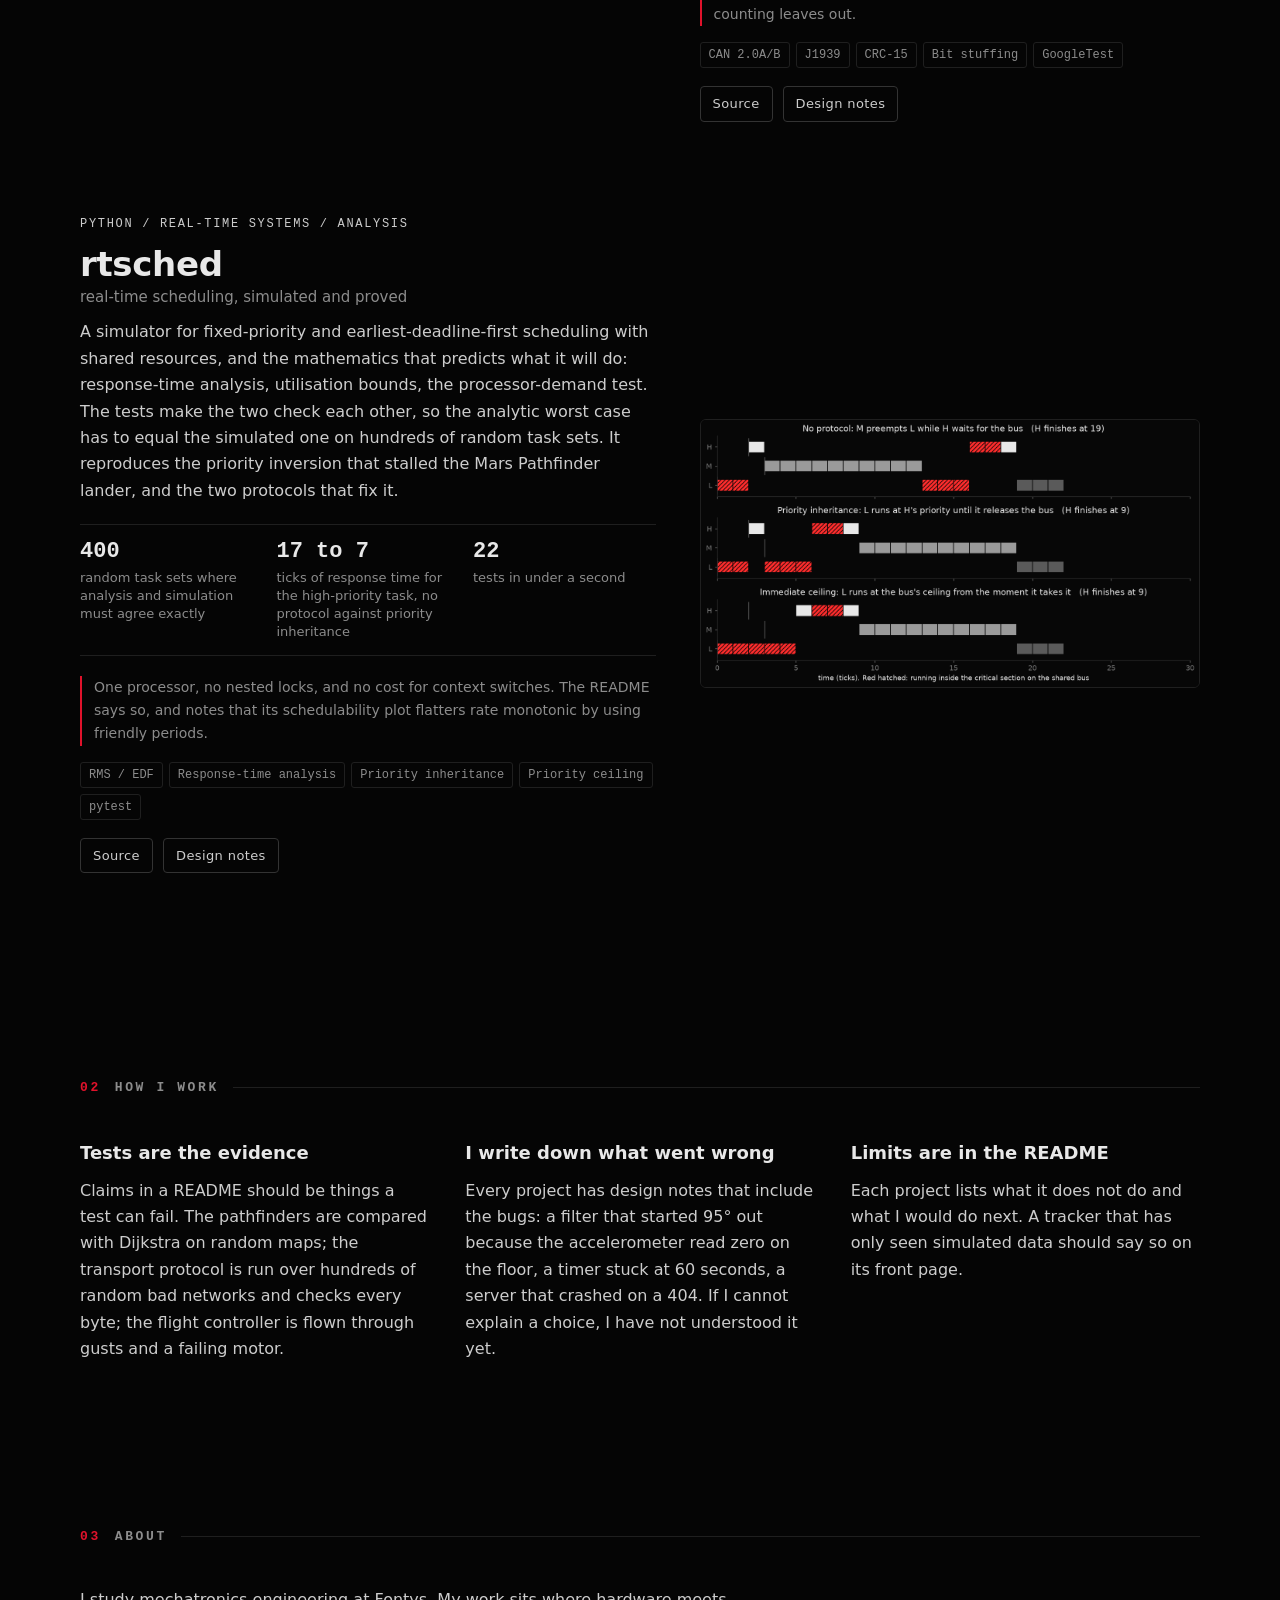
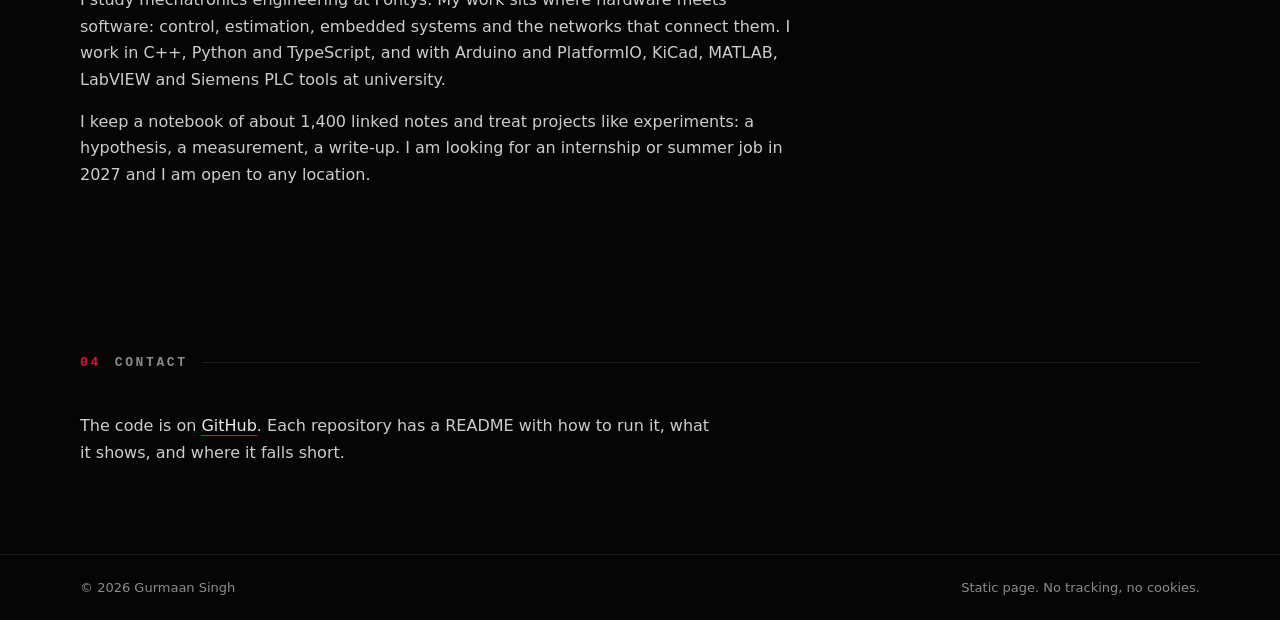
==== commit 285dd616: "rtsched card: quote response times consistently" ====
--- a/index.html
+++ b/index.html
@@ -230,7 +230,7 @@
         <p>A simulator for fixed-priority and earliest-deadline-first scheduling with shared resources, and the mathematics that predicts what it will do: response-time analysis, utilisation bounds, the processor-demand test. The tests make the two check each other, so the analytic worst case has to equal the simulated one on hundreds of random task sets. It reproduces the priority inversion that stalled the Mars Pathfinder lander, and the two protocols that fix it.</p>
         <ul class="nums">
           <li><b>400</b><span>random task sets where analysis and simulation must agree exactly</span></li>
-          <li><b>19 to 9</b><span>ticks for the high-priority task, no protocol against priority inheritance</span></li>
+          <li><b>17 to 7</b><span>ticks of response time for the high-priority task, no protocol against priority inheritance</span></li>
           <li><b>22</b><span>tests in under a second</span></li>
         </ul>
         <p class="honest">One processor, no nested locks, and no cost for context switches. The README says so, and notes that its schedulability plot flatters rate monotonic by using friendly periods.</p>
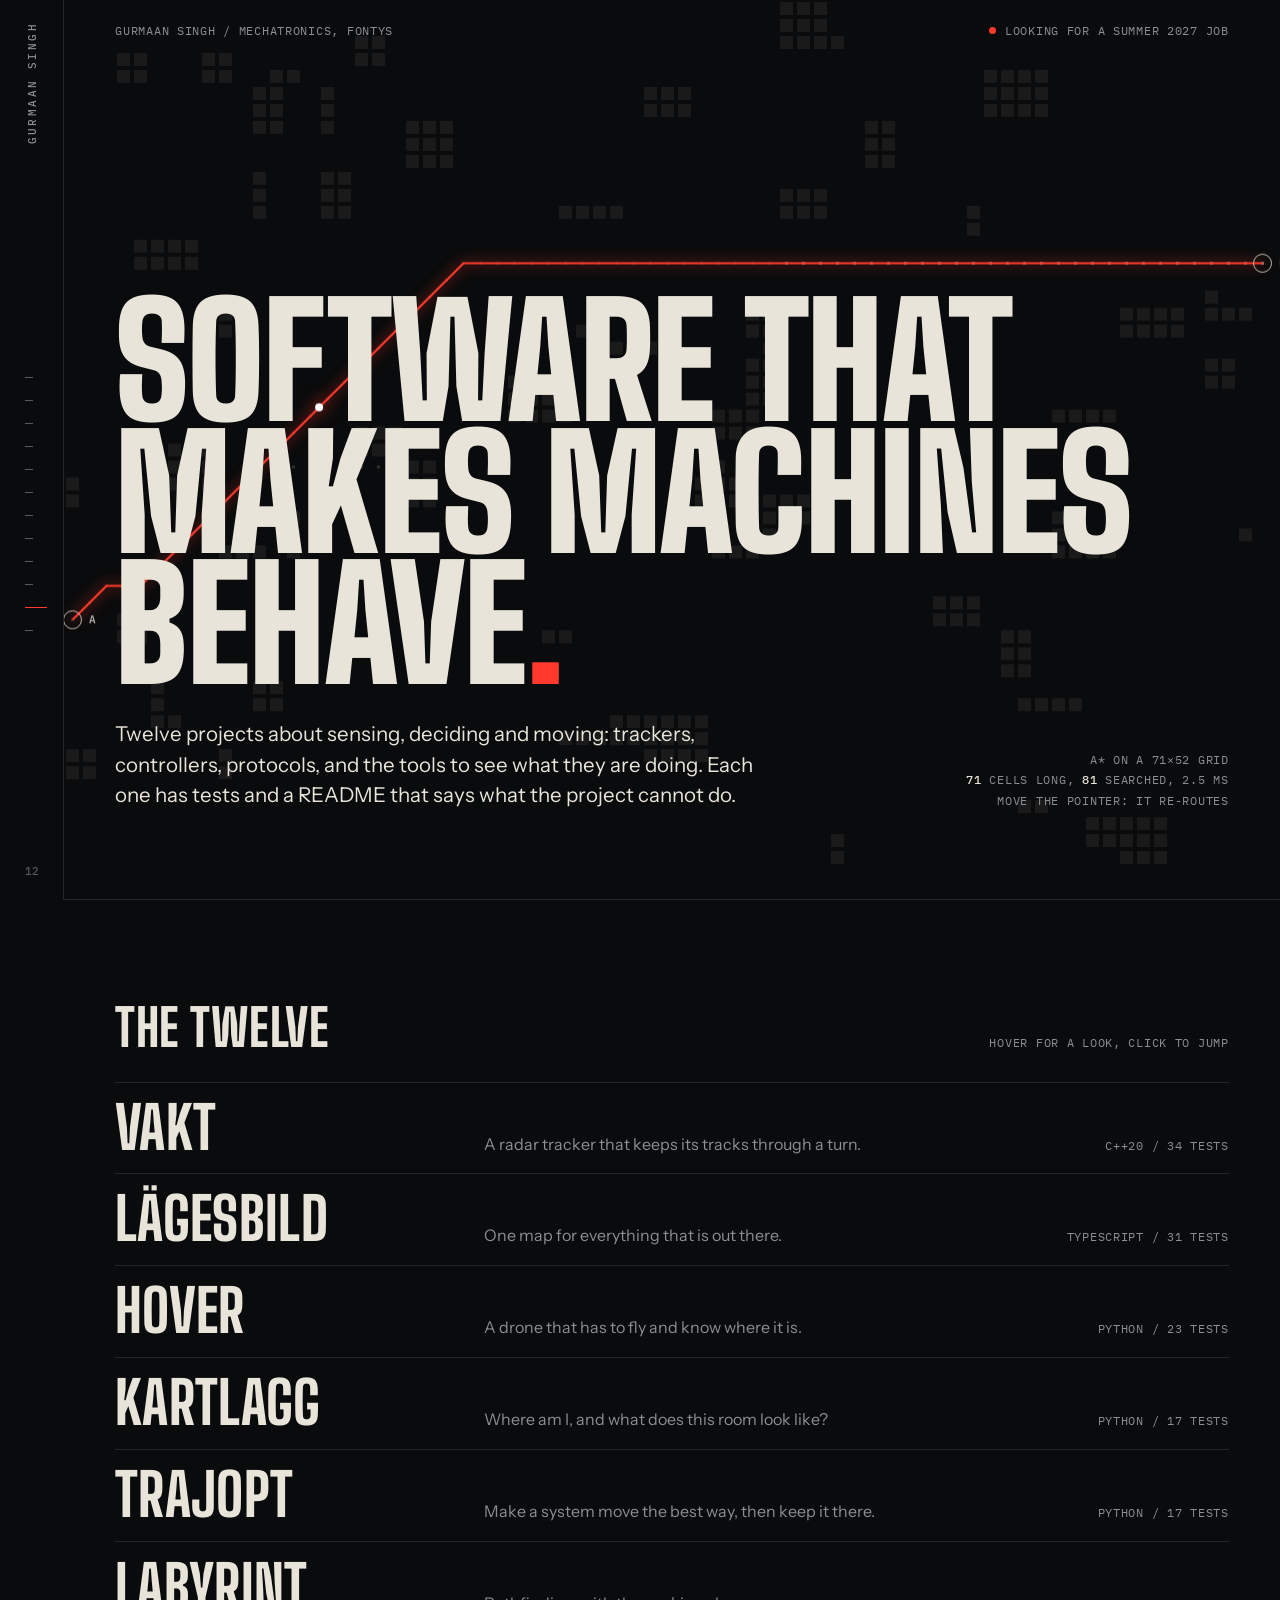
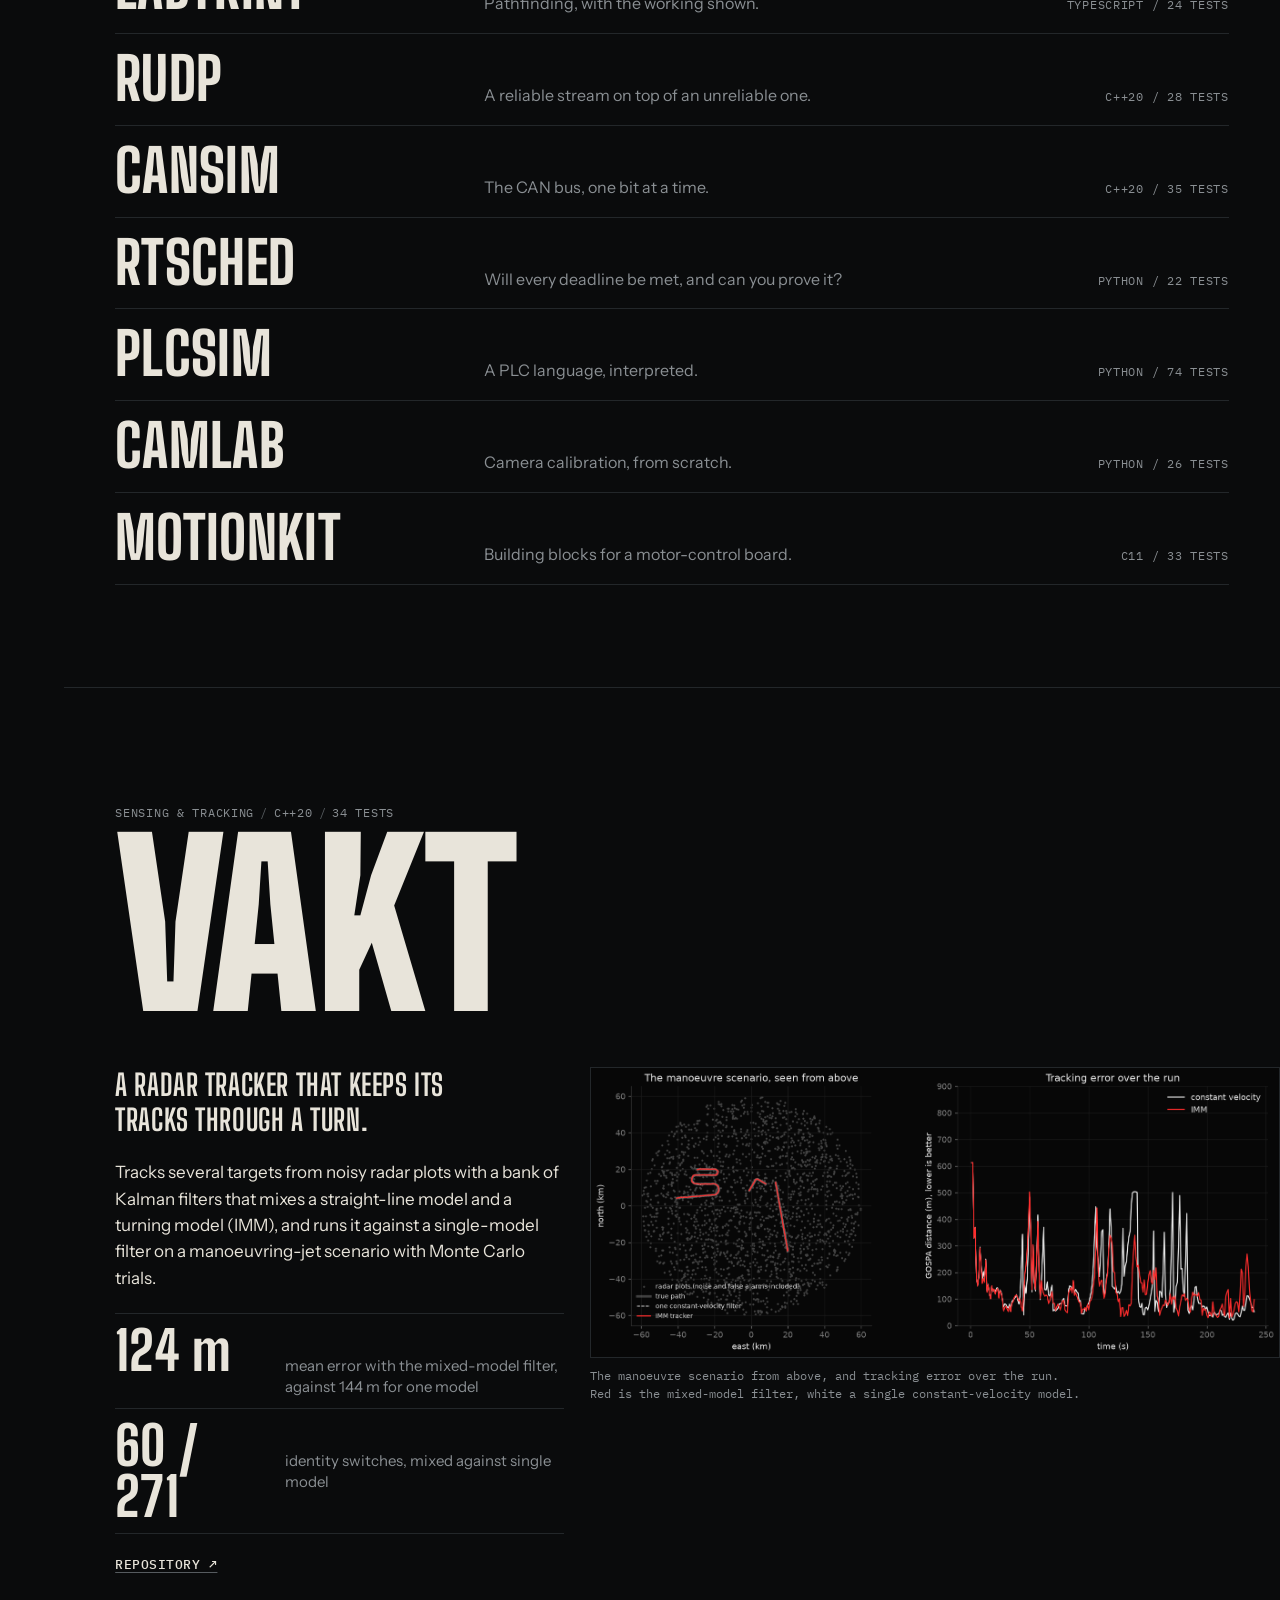
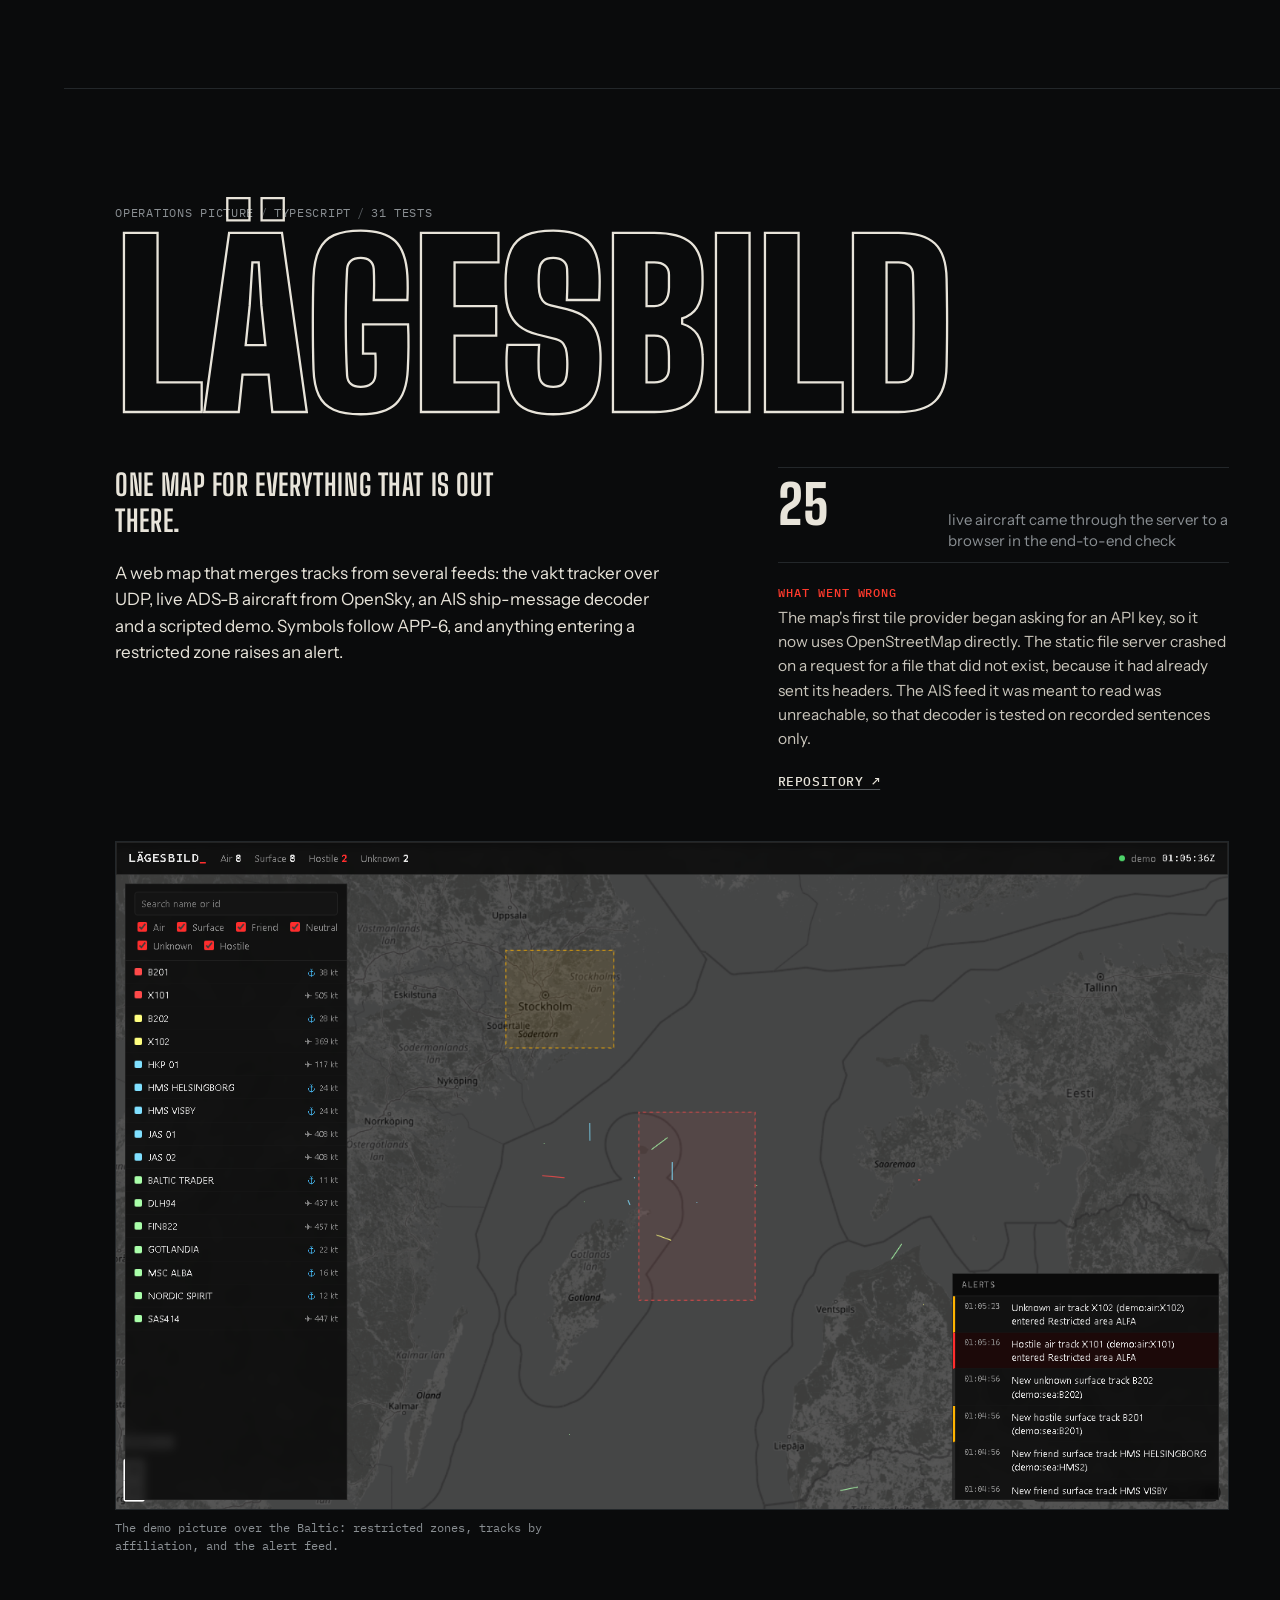
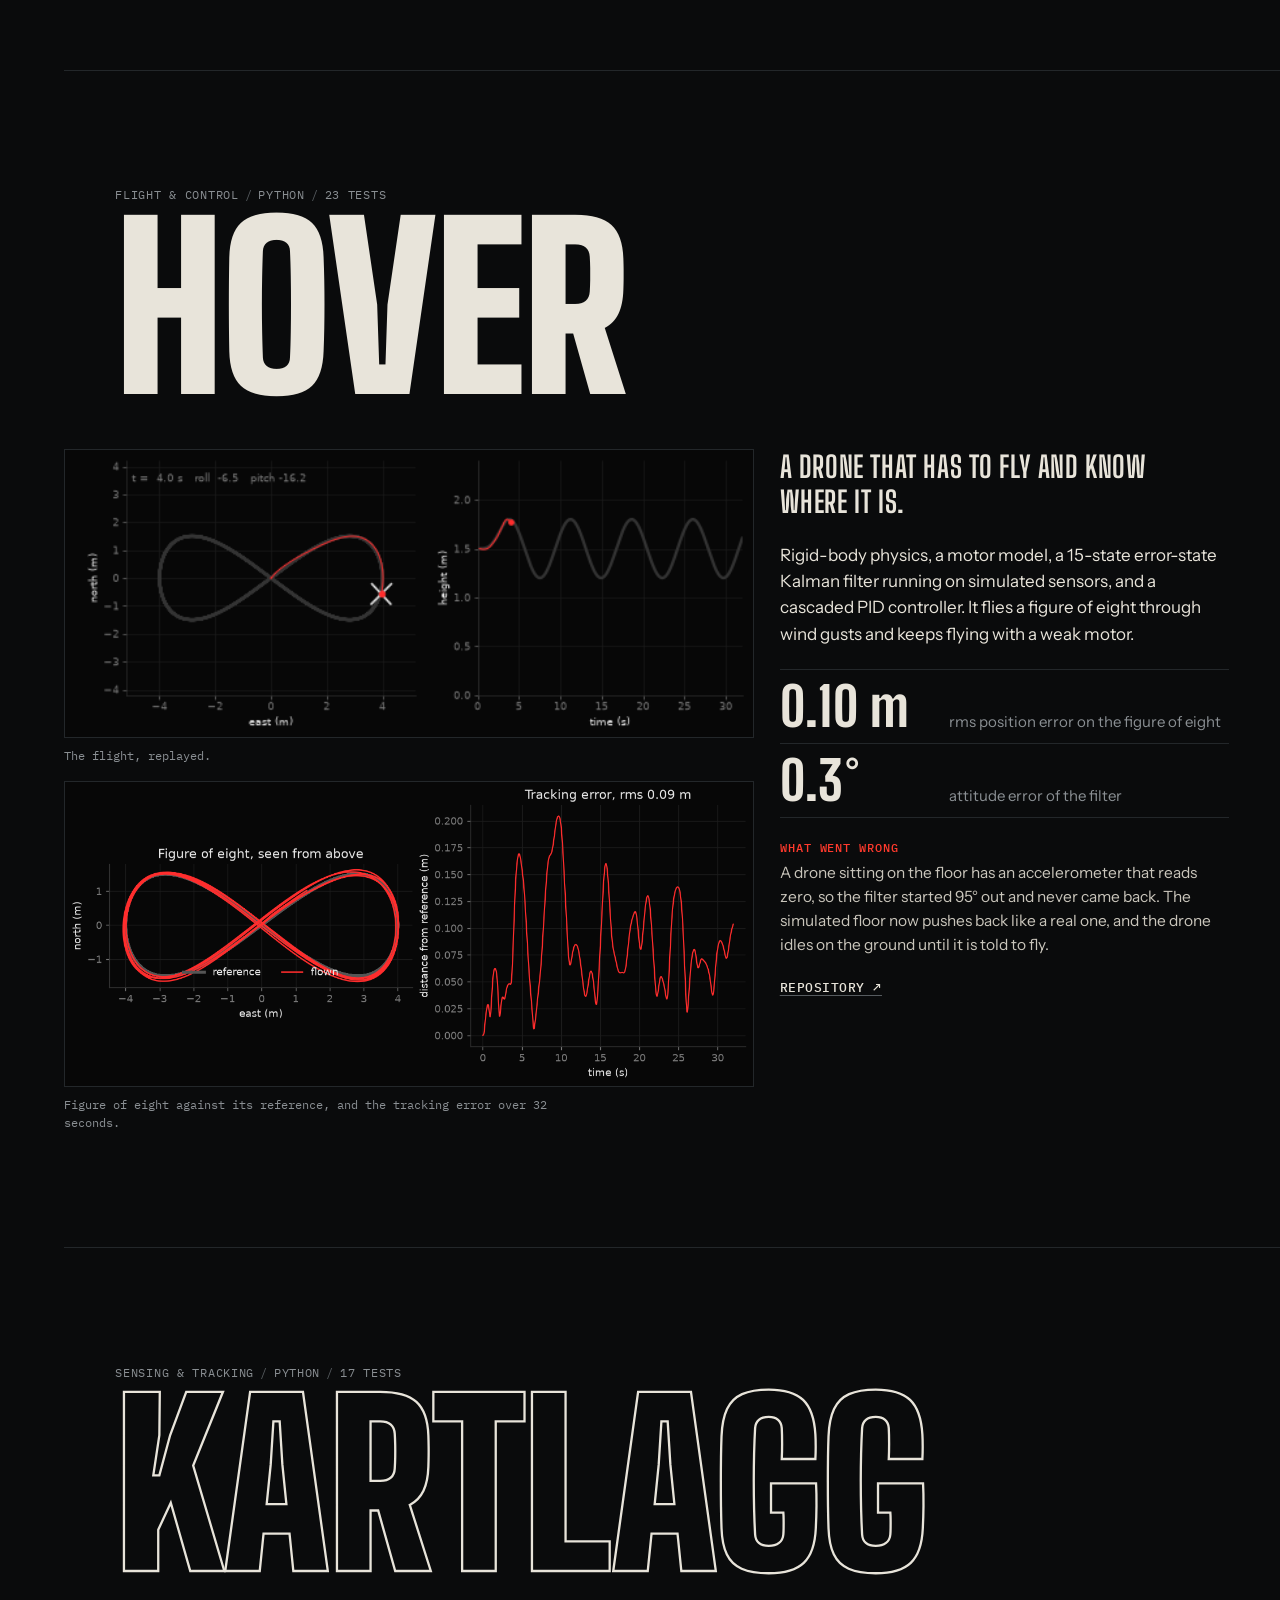
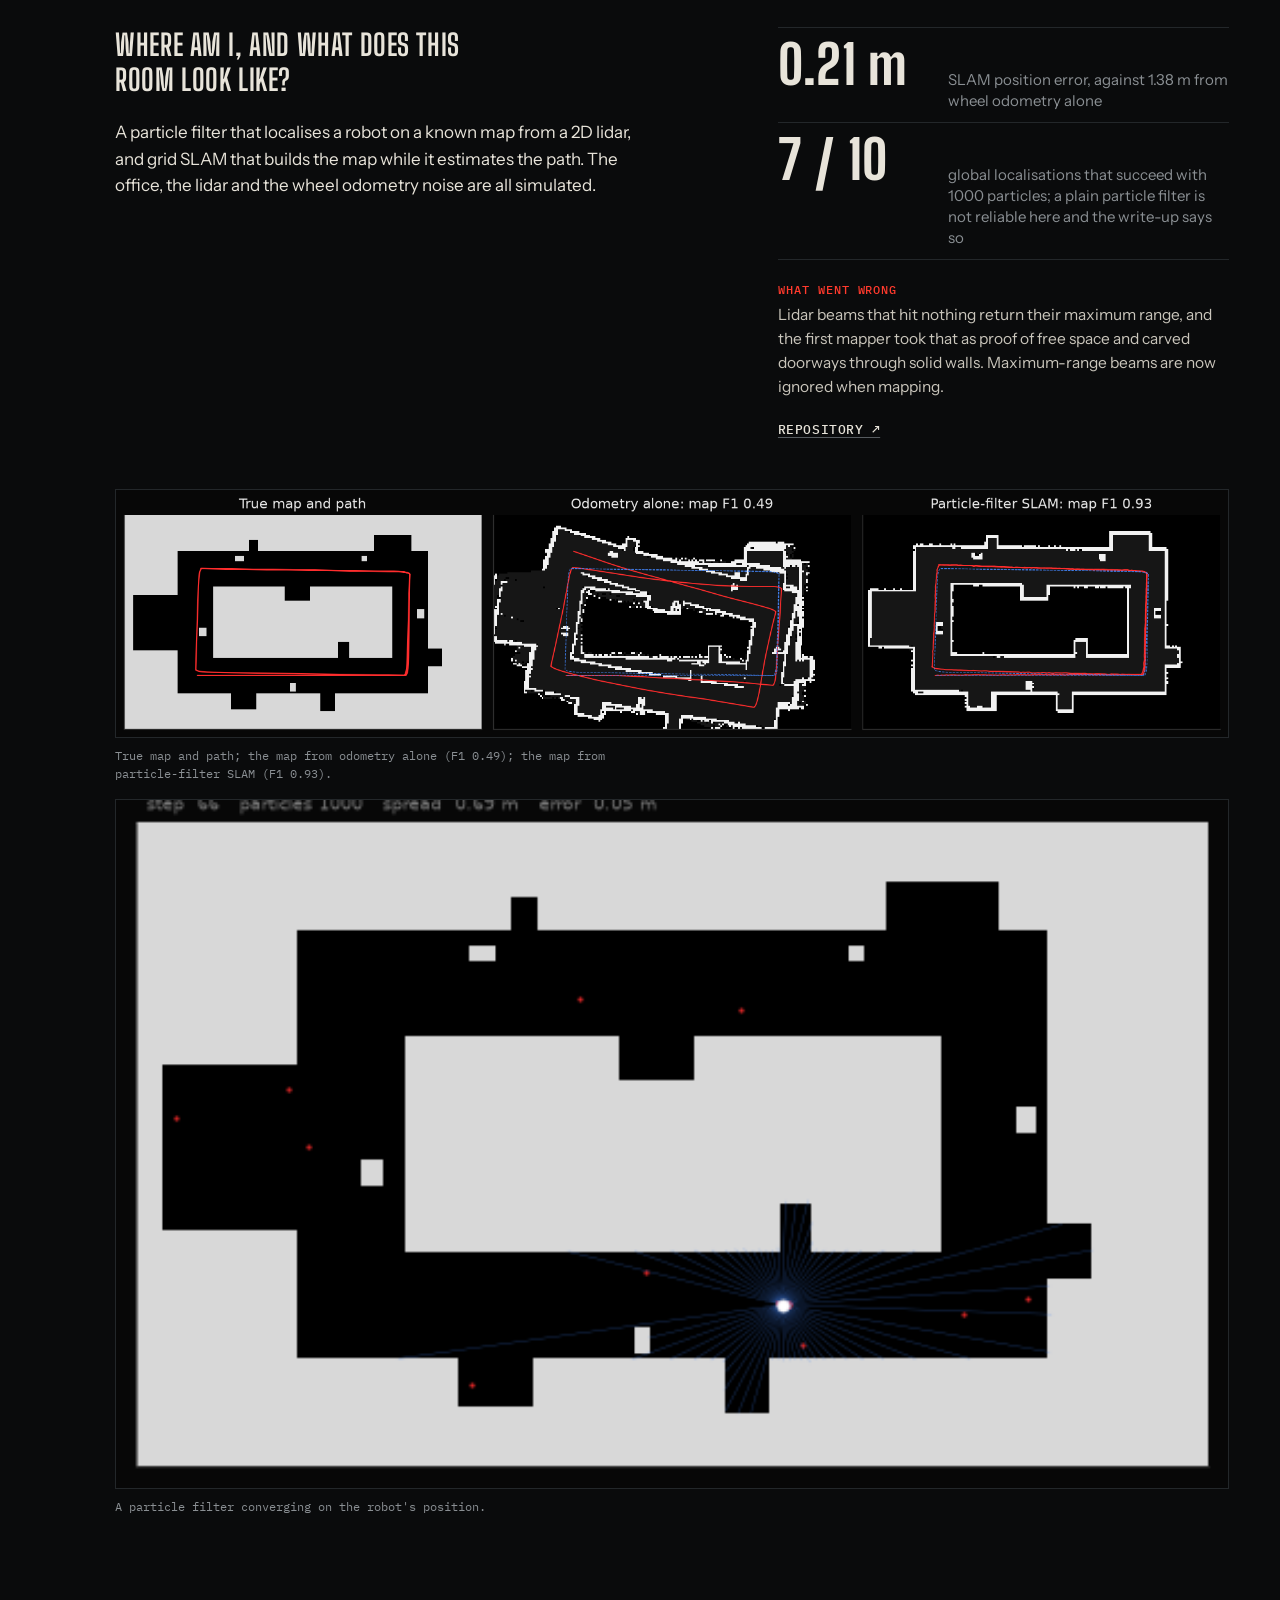
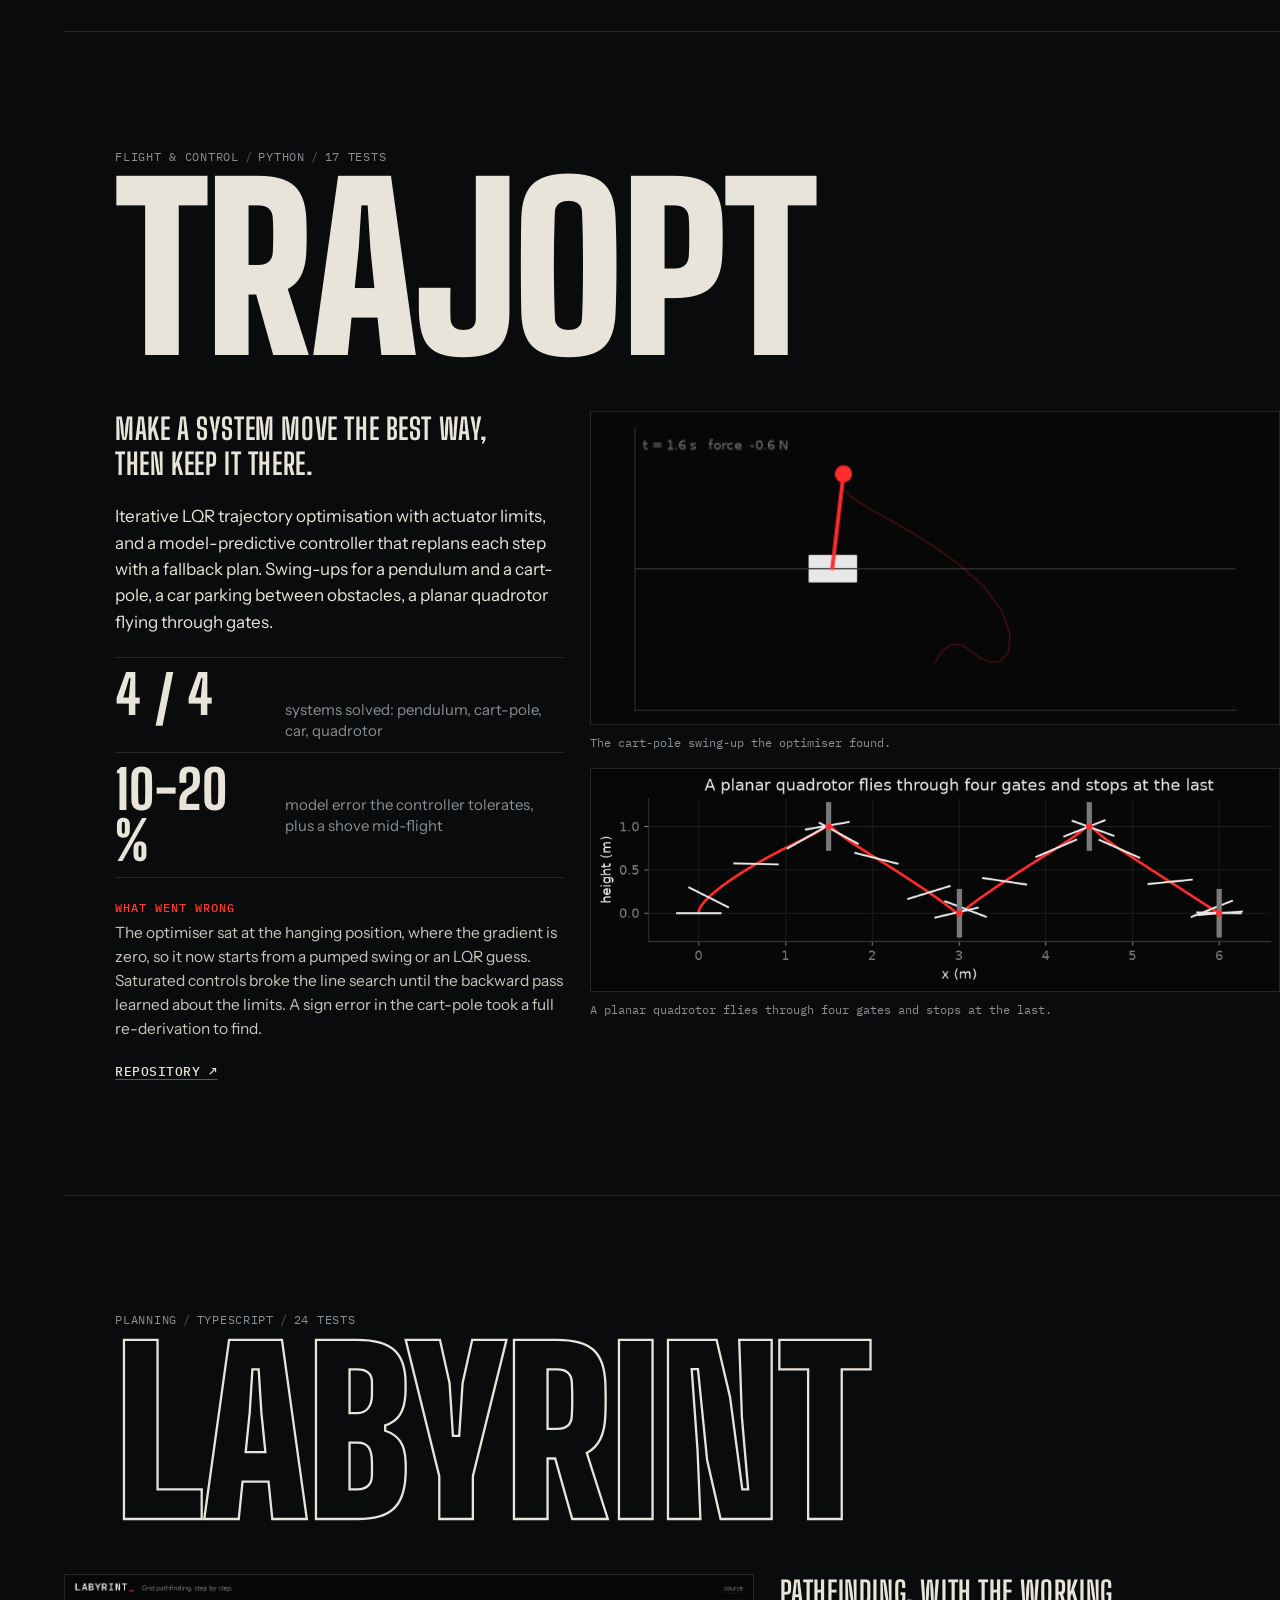
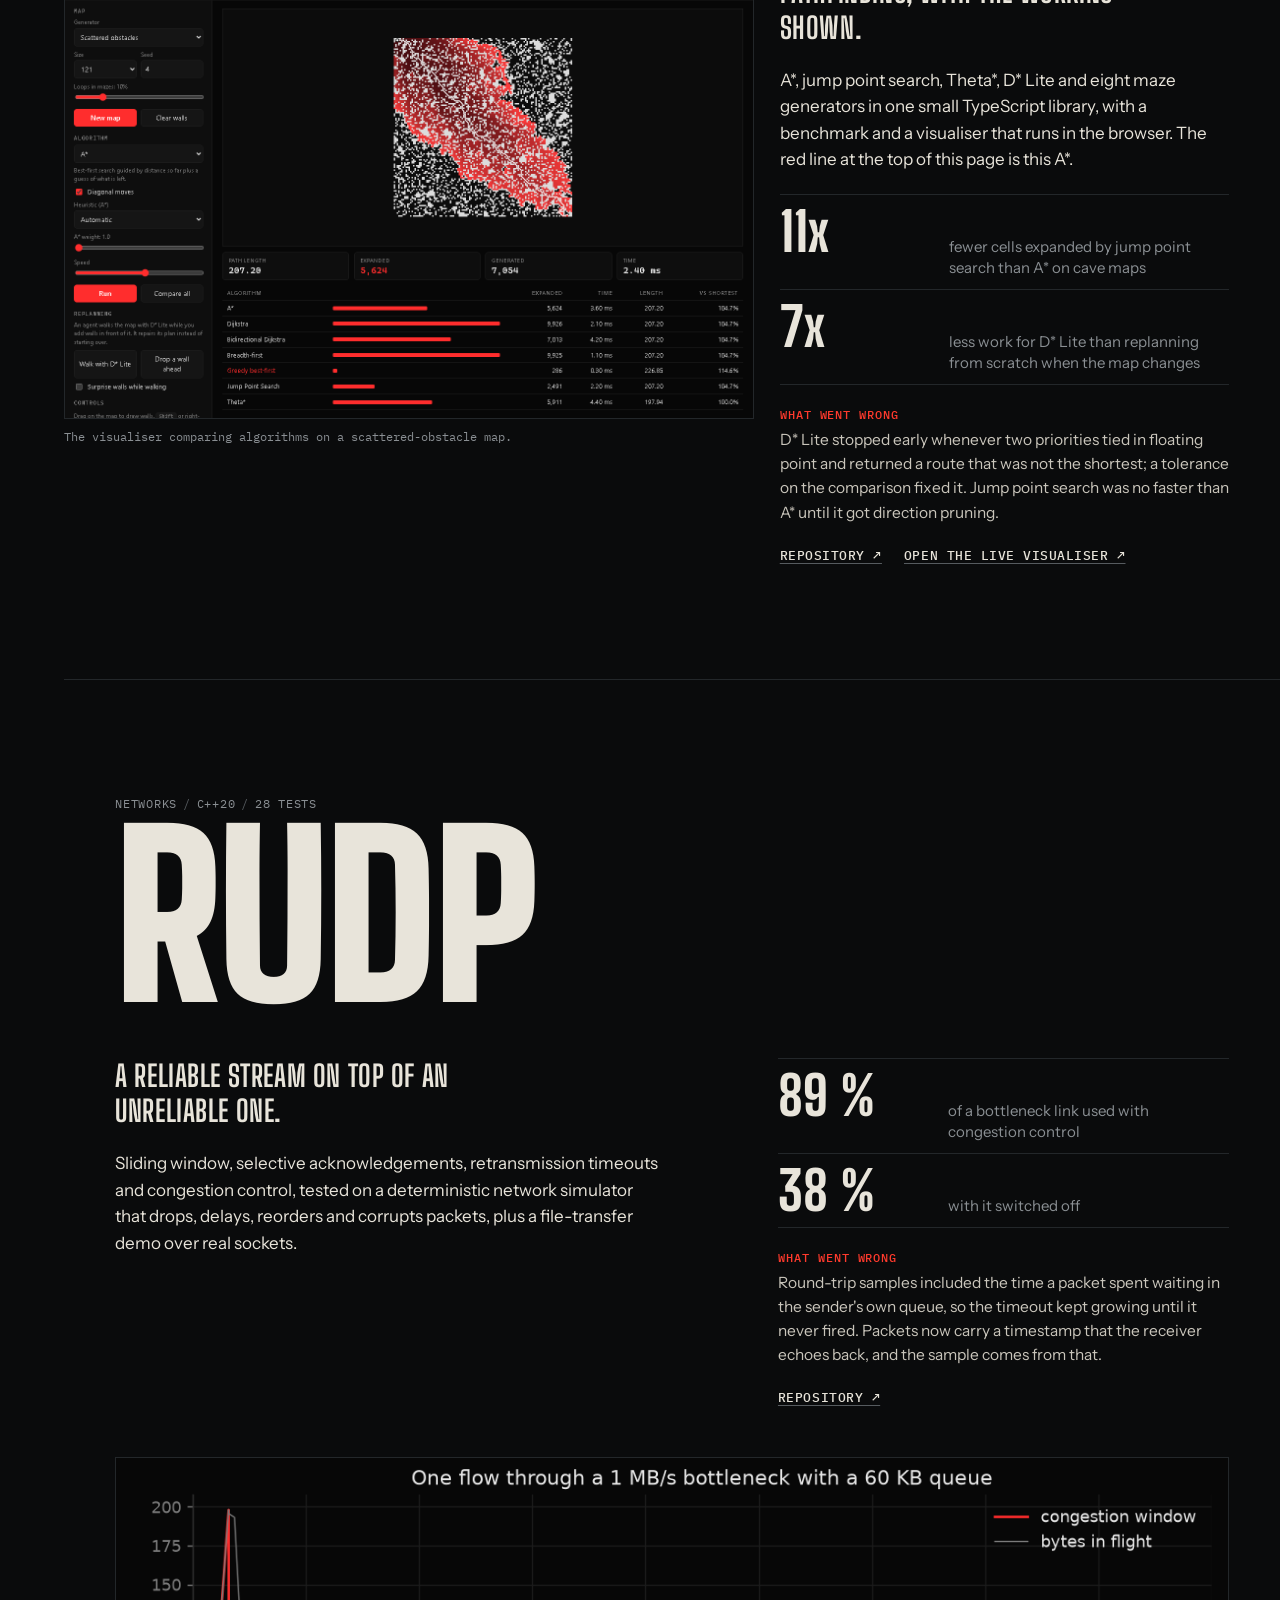
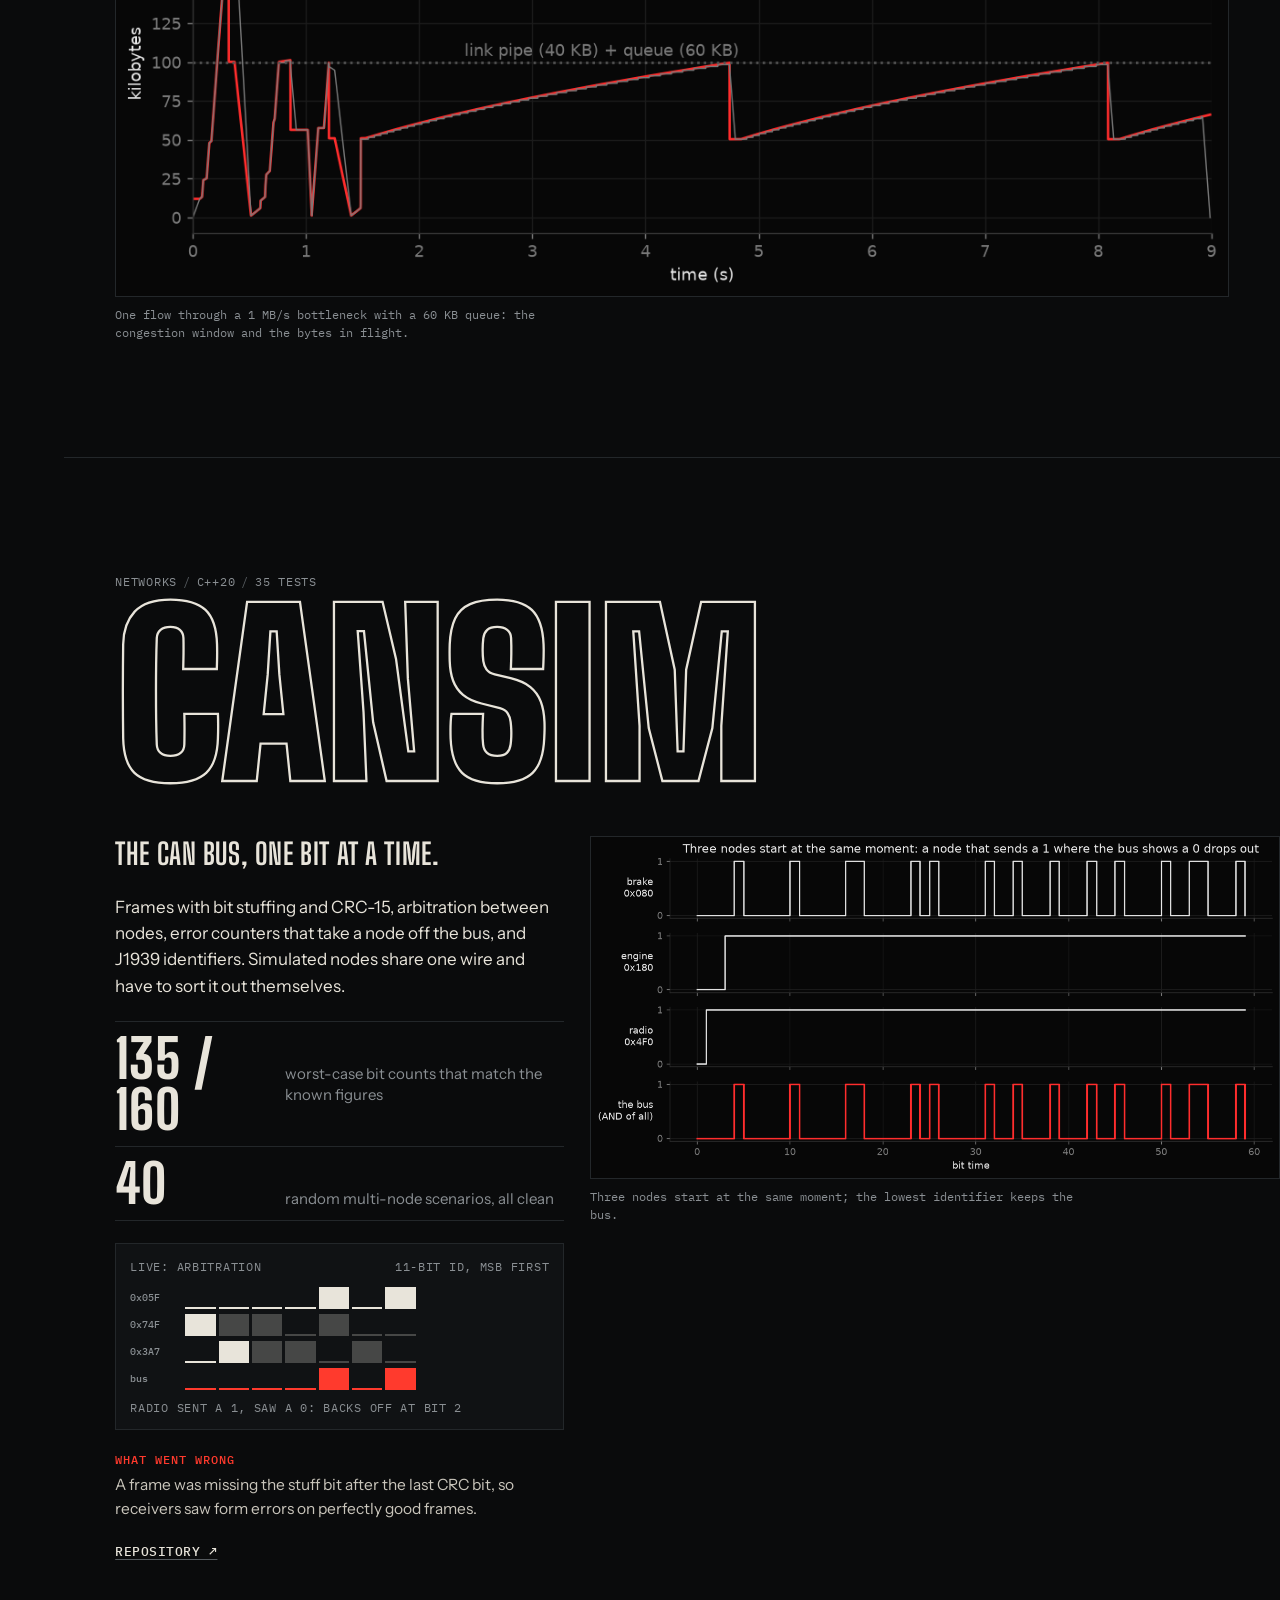
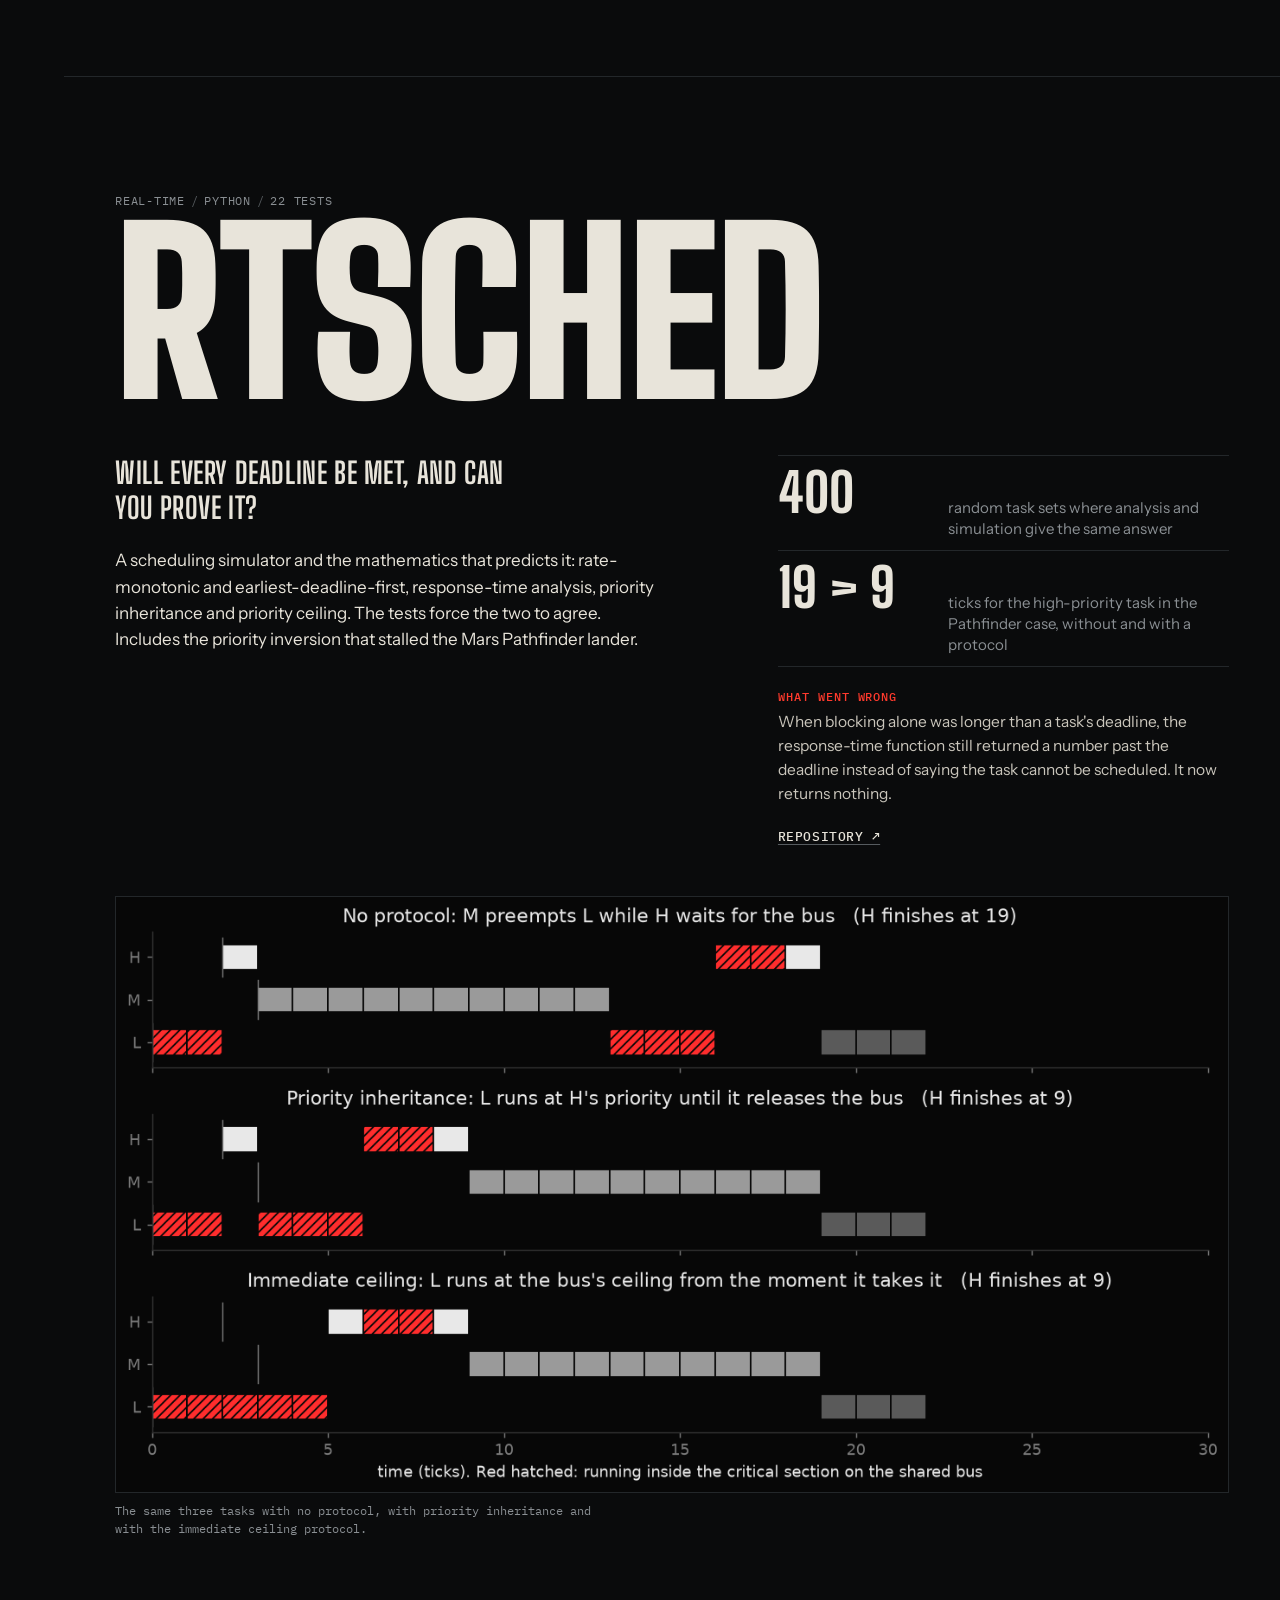
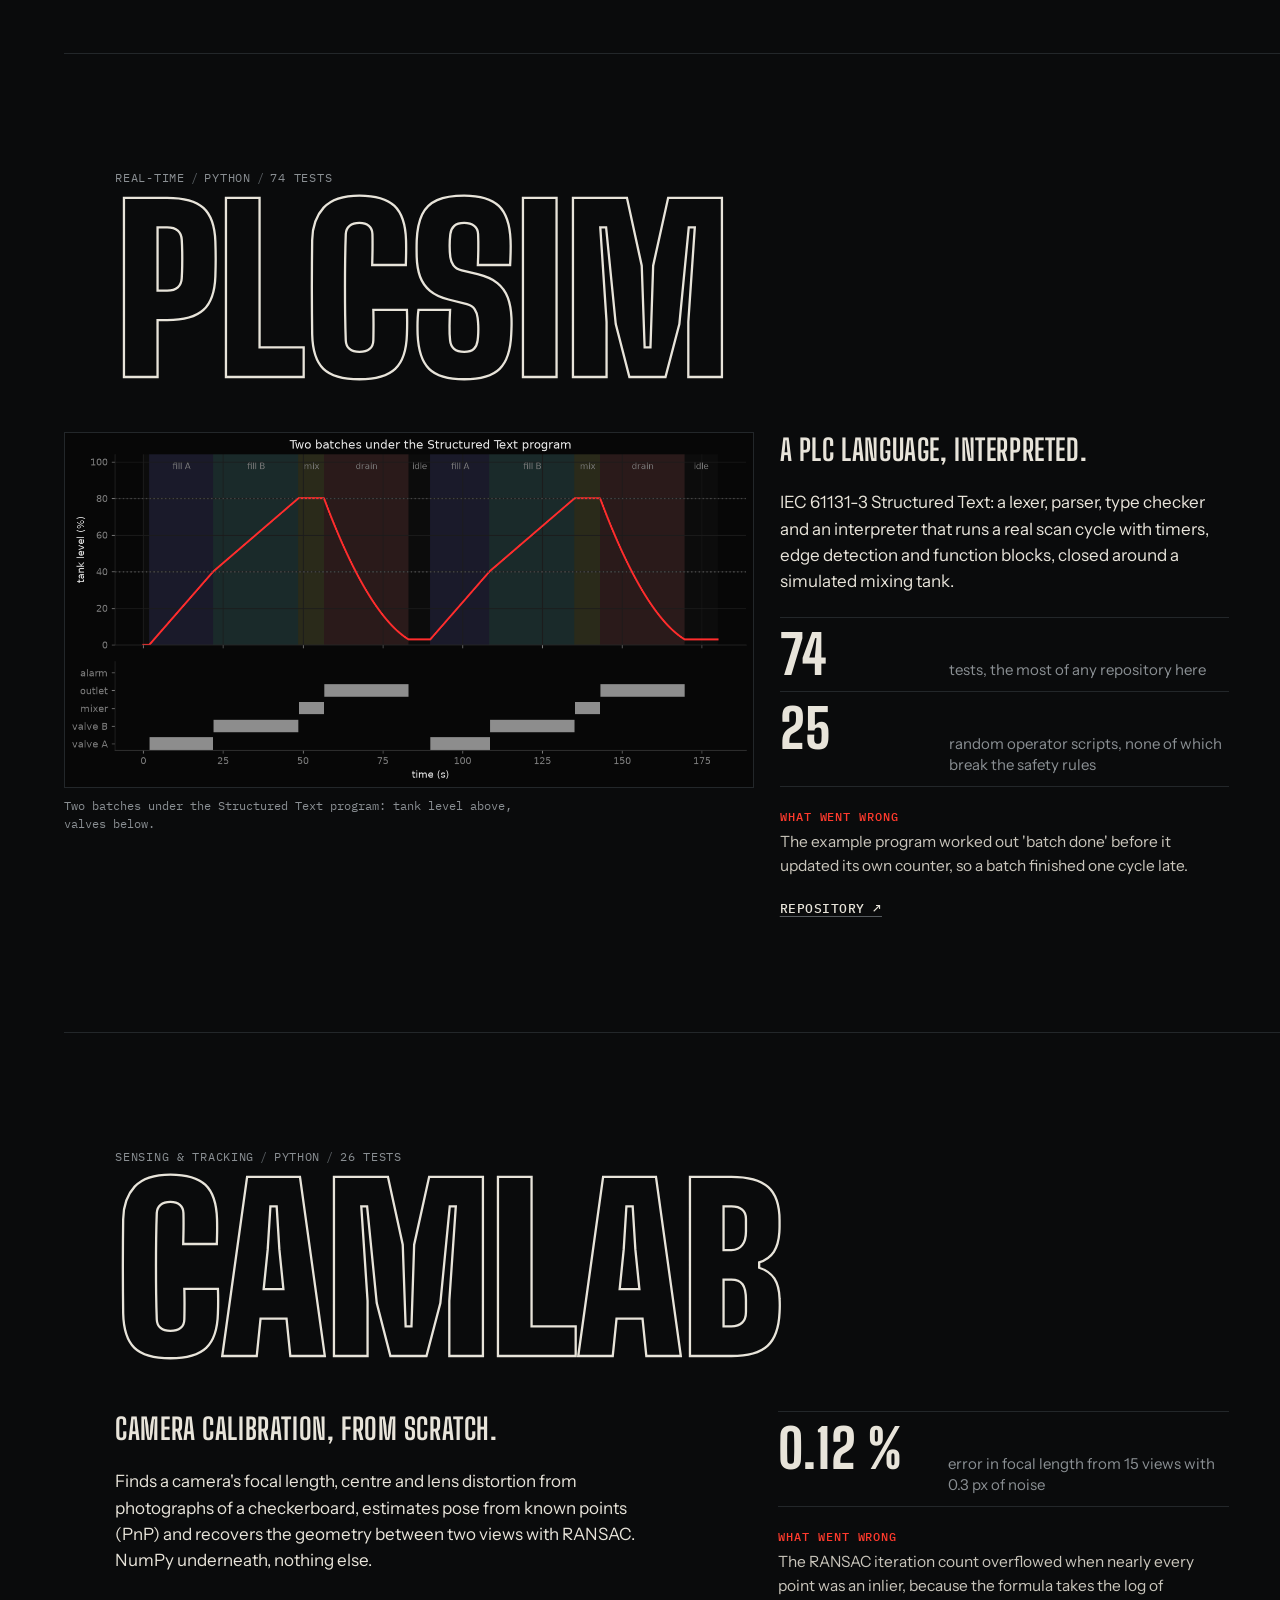
==== commit 0f7f9cd3: "Redesign: one long sheet with live A* hero, poster names and real figures" ====
--- a/index.html
+++ b/index.html
@@ -3,279 +3,160 @@
 <head>
 <meta charset="utf-8">
 <meta name="viewport" content="width=device-width, initial-scale=1">
-<title>Gurmaan Singh: tracking, control and networking projects</title>
-<meta name="description" content="Gurmaan Singh, mechatronics engineering student at Fontys. A radar tracker, a quadrotor flight-controller simulator, a reliable transport protocol over UDP, a pathfinding lab, a situational-picture map, robot localisation and SLAM, motor-control firmware building blocks, trajectory optimisation, a PLC-language interpreter, camera geometry, the CAN bus, and real-time scheduling, each with tests and written-up design notes.">
-<meta name="theme-color" content="#050505">
-<link rel="icon" href="data:image/svg+xml,%3Csvg xmlns='http://www.w3.org/2000/svg' viewBox='0 0 32 32'%3E%3Crect width='32' height='32' fill='%23050505'/%3E%3Ccircle cx='16' cy='16' r='11' fill='none' stroke='%23e0122b' stroke-width='2'/%3E%3Cpath d='M16 16 L25 9' stroke='%23e0122b' stroke-width='2'/%3E%3C/svg%3E">
+<title>Gurmaan Singh</title>
+<meta name="description" content="Mechatronics student. Twelve software projects about sensing, deciding and moving: trackers, controllers, protocols and the tools to see what they are doing.">
+<meta name="theme-color" content="#0a0b0c">
+<link rel="preconnect" href="https://fonts.googleapis.com">
+<link rel="preconnect" href="https://fonts.gstatic.com" crossorigin>
+<link rel="stylesheet" href="https://fonts.googleapis.com/css2?family=Big+Shoulders+Display:wght@700;800;900&family=IBM+Plex+Mono:wght@400;500&family=Instrument+Sans:wght@400;500;700&display=swap">
 <link rel="stylesheet" href="style.css">
 </head>
 <body>
-<a class="skip" href="#work">Skip to projects</a>
+<a class="skip" href="#list">Skip to the projects</a>
+<nav class="rail" aria-label="Projects">
+  <a class="who" href="#top">GURMAAN SINGH</a>
+  <ol><li><a href="#vakt" aria-label="vakt"><span>vakt</span></a></li><li><a href="#lagesbild" aria-label="lägesbild"><span>lägesbild</span></a></li><li><a href="#hover" aria-label="hover"><span>hover</span></a></li><li><a href="#kartlagg" aria-label="kartlagg"><span>kartlagg</span></a></li><li><a href="#trajopt" aria-label="trajopt"><span>trajopt</span></a></li><li><a href="#labyrint" aria-label="labyrint"><span>labyrint</span></a></li><li><a href="#rudp" aria-label="rudp"><span>rudp</span></a></li><li><a href="#cansim" aria-label="cansim"><span>cansim</span></a></li><li><a href="#rtsched" aria-label="rtsched"><span>rtsched</span></a></li><li><a href="#plcsim" aria-label="plcsim"><span>plcsim</span></a></li><li><a href="#camlab" aria-label="camlab"><span>camlab</span></a></li><li><a href="#motionkit" aria-label="motionkit"><span>motionkit</span></a></li></ol>
+  <span class="end">12</span>
+</nav>
 
-<header class="top">
-  <a class="brand" href="#top">GS<span>_</span></a>
-  <nav aria-label="Main">
-    <a href="#work">Projects</a>
-    <a href="#how">How I work</a>
-    <a href="#about">About</a>
-    <a href="#contact">Contact</a>
-  </nav>
+<header class="hero" id="top">
+  <canvas id="field" aria-hidden="true"></canvas>
+  <div class="top mono"><span>Gurmaan Singh / mechatronics, Fontys</span><span class="status">Looking for a summer 2027 job</span></div>
+  <h1>Software that<br>makes machines<br>behave<em>.</em></h1>
+  <div class="row">
+    <p class="intro">Twelve projects about sensing, deciding and moving: trackers, controllers, protocols, and the tools to see what they are doing. Each one has tests and a README that says what the project cannot do.</p>
+    <p class="live mono" id="live"></p>
+  </div>
 </header>
 
-<main id="top">
-  <section class="hero">
-    <canvas id="radar" aria-hidden="true"></canvas>
-    <div class="hero-text">
-      <p class="eyebrow">Mechatronics engineering, Fontys</p>
-      <h1>Gurmaan Singh</h1>
-      <p class="lead">I build systems that sense, decide and act: trackers, controllers, protocols and the tools to see what they are doing. Twelve projects, each with tests and the design notes behind it.</p>
-      <p class="cta"><a class="btn primary" href="#work">See the work</a> <a class="btn" href="https://github.com/gurmaan-singh">GitHub</a></p>
-    </div>
-    <ul class="facts" aria-label="At a glance">
-      <li><b>12</b><span>projects with write-ups</span></li>
-      <li><b>364</b><span>automated tests</span></li>
-      <li><b>C++20</b><span>Python / TypeScript</span></li>
-      <li><b>2027</b><span>available for a summer job</span></li>
+<main>
+<section class="block" id="list">
+  <div class="sec-head"><h2>The twelve</h2><span class="mono">hover for a look, click to jump</span></div>
+  <div class="list">
+<a class="row-link" href="#vakt"><span class="n">vakt</span><span class="d">A radar tracker that keeps its tracks through a turn.</span><span class="m mono">C++20 / 34 tests</span></a>
+<a class="row-link" href="#lagesbild"><span class="n">lägesbild</span><span class="d">One map for everything that is out there.</span><span class="m mono">TypeScript / 31 tests</span></a>
+<a class="row-link" href="#hover"><span class="n">hover</span><span class="d">A drone that has to fly and know where it is.</span><span class="m mono">Python / 23 tests</span></a>
+<a class="row-link" href="#kartlagg"><span class="n">kartlagg</span><span class="d">Where am I, and what does this room look like?</span><span class="m mono">Python / 17 tests</span></a>
+<a class="row-link" href="#trajopt"><span class="n">trajopt</span><span class="d">Make a system move the best way, then keep it there.</span><span class="m mono">Python / 17 tests</span></a>
+<a class="row-link" href="#labyrint"><span class="n">labyrint</span><span class="d">Pathfinding, with the working shown.</span><span class="m mono">TypeScript / 24 tests</span></a>
+<a class="row-link" href="#rudp"><span class="n">rudp</span><span class="d">A reliable stream on top of an unreliable one.</span><span class="m mono">C++20 / 28 tests</span></a>
+<a class="row-link" href="#cansim"><span class="n">cansim</span><span class="d">The CAN bus, one bit at a time.</span><span class="m mono">C++20 / 35 tests</span></a>
+<a class="row-link" href="#rtsched"><span class="n">rtsched</span><span class="d">Will every deadline be met, and can you prove it?</span><span class="m mono">Python / 22 tests</span></a>
+<a class="row-link" href="#plcsim"><span class="n">plcsim</span><span class="d">A PLC language, interpreted.</span><span class="m mono">Python / 74 tests</span></a>
+<a class="row-link" href="#camlab"><span class="n">camlab</span><span class="d">Camera calibration, from scratch.</span><span class="m mono">Python / 26 tests</span></a>
+<a class="row-link" href="#motionkit"><span class="n">motionkit</span><span class="d">Building blocks for a motor-control board.</span><span class="m mono">C11 / 33 tests</span></a>
+  </div>
+</section>
+
+<article class="entry v-r" id="vakt">
+  <header class="eh"><p class="kind mono">Sensing &amp; tracking<i>/</i>C++20<i>/</i>34 tests</p><h2>vakt</h2></header>
+  <div class="copy"><div class="txt"><p class="lead">A radar tracker that keeps its tracks through a turn.</p><p>Tracks several targets from noisy radar plots with a bank of Kalman filters that mixes a straight-line model and a turning model (IMM), and runs it against a single-model filter on a manoeuvring-jet scenario with Monte Carlo trials.</p></div><div class="more"><dl class="nums"><div><dt>124 m</dt><dd>mean error with the mixed-model filter, against 144 m for one model</dd></div><div><dt>60 / 271</dt><dd>identity switches, mixed against single model</dd></div></dl><p class="links"><a href="https://github.com/gurmaan-singh/vakt">Repository &#8599;</a></p></div></div>
+  <div class="figs">
+<figure><img src="assets/fig/vakt-manoeuvre.png" width="1511" height="636" loading="lazy" alt="vakt: The manoeuvre scenario from above, and tracking error over the run. Red is the mixed-model filter, white a single constant-velocity model."><figcaption>The manoeuvre scenario from above, and tracking error over the run. Red is the mixed-model filter, white a single constant-velocity model.</figcaption></figure>
+  </div>
+</article>
+<article class="entry v-w alt" id="lagesbild">
+  <header class="eh"><p class="kind mono">Operations picture<i>/</i>TypeScript<i>/</i>31 tests</p><h2>lägesbild</h2></header>
+  <div class="copy"><div class="txt"><p class="lead">One map for everything that is out there.</p><p>A web map that merges tracks from several feeds: the vakt tracker over UDP, live ADS-B aircraft from OpenSky, an AIS ship-message decoder and a scripted demo. Symbols follow APP-6, and anything entering a restricted zone raises an alert.</p></div><div class="more"><dl class="nums"><div><dt>25</dt><dd>live aircraft came through the server to a browser in the end-to-end check</dd></div></dl><aside class="note"><h3>What went wrong</h3><p>The map&#x27;s first tile provider began asking for an API key, so it now uses OpenStreetMap directly. The static file server crashed on a request for a file that did not exist, because it had already sent its headers. The AIS feed it was meant to read was unreachable, so that decoder is tested on recorded sentences only.</p></aside><p class="links"><a href="https://github.com/gurmaan-singh/lagesbild">Repository &#8599;</a></p></div></div>
+  <div class="figs">
+<figure><img src="assets/fig/lagesbild-overview.png" width="1500" height="900" loading="lazy" alt="lägesbild: The demo picture over the Baltic: restricted zones, tracks by affiliation, and the alert feed."><figcaption>The demo picture over the Baltic: restricted zones, tracks by affiliation, and the alert feed.</figcaption></figure>
+  </div>
+</article>
+<article class="entry v-l" id="hover">
+  <header class="eh"><p class="kind mono">Flight &amp; control<i>/</i>Python<i>/</i>23 tests</p><h2>hover</h2></header>
+  <div class="copy"><div class="txt"><p class="lead">A drone that has to fly and know where it is.</p><p>Rigid-body physics, a motor model, a 15-state error-state Kalman filter running on simulated sensors, and a cascaded PID controller. It flies a figure of eight through wind gusts and keeps flying with a weak motor.</p></div><div class="more"><dl class="nums"><div><dt>0.10 m</dt><dd>rms position error on the figure of eight</dd></div><div><dt>0.3°</dt><dd>attitude error of the filter</dd></div></dl><aside class="note"><h3>What went wrong</h3><p>A drone sitting on the floor has an accelerometer that reads zero, so the filter started 95° out and never came back. The simulated floor now pushes back like a real one, and the drone idles on the ground until it is told to fly.</p></aside><p class="links"><a href="https://github.com/gurmaan-singh/hover">Repository &#8599;</a></p></div></div>
+  <div class="figs">
+<figure><img src="assets/fig/hover-flight.gif" width="528" height="220" loading="lazy" alt="hover: The flight, replayed."><figcaption>The flight, replayed.</figcaption></figure>
+<figure><img src="assets/fig/hover-figure8.png" width="1198" height="530" loading="lazy" alt="hover: Figure of eight against its reference, and the tracking error over 32 seconds."><figcaption>Figure of eight against its reference, and the tracking error over 32 seconds.</figcaption></figure>
+  </div>
+</article>
+<article class="entry v-w alt" id="kartlagg">
+  <header class="eh"><p class="kind mono">Sensing &amp; tracking<i>/</i>Python<i>/</i>17 tests</p><h2>kartlagg</h2></header>
+  <div class="copy"><div class="txt"><p class="lead">Where am I, and what does this room look like?</p><p>A particle filter that localises a robot on a known map from a 2D lidar, and grid SLAM that builds the map while it estimates the path. The office, the lidar and the wheel odometry noise are all simulated.</p></div><div class="more"><dl class="nums"><div><dt>0.21 m</dt><dd>SLAM position error, against 1.38 m from wheel odometry alone</dd></div><div><dt>7 / 10</dt><dd>global localisations that succeed with 1000 particles; a plain particle filter is not reliable here and the write-up says so</dd></div></dl><aside class="note"><h3>What went wrong</h3><p>Lidar beams that hit nothing return their maximum range, and the first mapper took that as proof of free space and carved doorways through solid walls. Maximum-range beams are now ignored when mapping.</p></aside><p class="links"><a href="https://github.com/gurmaan-singh/kartlagg">Repository &#8599;</a></p></div></div>
+  <div class="figs">
+<figure><img src="assets/fig/kartlagg-slam.png" width="1807" height="402" loading="lazy" alt="kartlagg: True map and path; the map from odometry alone (F1 0.49); the map from particle-filter SLAM (F1 0.93)."><figcaption>True map and path; the map from odometry alone (F1 0.49); the map from particle-filter SLAM (F1 0.93).</figcaption></figure>
+<figure><img src="assets/fig/kartlagg-mcl.gif" width="504" height="312" loading="lazy" alt="kartlagg: A particle filter converging on the robot&#x27;s position."><figcaption>A particle filter converging on the robot&#x27;s position.</figcaption></figure>
+  </div>
+</article>
+<article class="entry v-r" id="trajopt">
+  <header class="eh"><p class="kind mono">Flight &amp; control<i>/</i>Python<i>/</i>17 tests</p><h2>trajopt</h2></header>
+  <div class="copy"><div class="txt"><p class="lead">Make a system move the best way, then keep it there.</p><p>Iterative LQR trajectory optimisation with actuator limits, and a model-predictive controller that replans each step with a fallback plan. Swing-ups for a pendulum and a cart-pole, a car parking between obstacles, a planar quadrotor flying through gates.</p></div><div class="more"><dl class="nums"><div><dt>4 / 4</dt><dd>systems solved: pendulum, cart-pole, car, quadrotor</dd></div><div><dt>10-20 %</dt><dd>model error the controller tolerates, plus a shove mid-flight</dd></div></dl><aside class="note"><h3>What went wrong</h3><p>The optimiser sat at the hanging position, where the gradient is zero, so it now starts from a pumped swing or an LQR guess. Saturated controls broke the line search until the backward pass learned about the limits. A sign error in the cart-pole took a full re-derivation to find.</p></aside><p class="links"><a href="https://github.com/gurmaan-singh/trajopt">Repository &#8599;</a></p></div></div>
+  <div class="figs">
+<figure><img src="assets/fig/trajopt-cartpole.gif" width="525" height="238" loading="lazy" alt="trajopt: The cart-pole swing-up the optimiser found."><figcaption>The cart-pole swing-up the optimiser found.</figcaption></figure>
+<figure><img src="assets/fig/trajopt-quad.png" width="948" height="307" loading="lazy" alt="trajopt: A planar quadrotor flies through four gates and stops at the last."><figcaption>A planar quadrotor flies through four gates and stops at the last.</figcaption></figure>
+  </div>
+</article>
+<article class="entry v-l alt" id="labyrint">
+  <header class="eh"><p class="kind mono">Planning<i>/</i>TypeScript<i>/</i>24 tests</p><h2>labyrint</h2></header>
+  <div class="copy"><div class="txt"><p class="lead">Pathfinding, with the working shown.</p><p>A*, jump point search, Theta*, D* Lite and eight maze generators in one small TypeScript library, with a benchmark and a visualiser that runs in the browser. The red line at the top of this page is this A*.</p></div><div class="more"><dl class="nums"><div><dt>11x</dt><dd>fewer cells expanded by jump point search than A* on cave maps</dd></div><div><dt>7x</dt><dd>less work for D* Lite than replanning from scratch when the map changes</dd></div></dl><aside class="note"><h3>What went wrong</h3><p>D* Lite stopped early whenever two priorities tied in floating point and returned a route that was not the shortest; a tolerance on the comparison fixed it. Jump point search was no faster than A* until it got direction pruning.</p></aside><p class="links"><a href="https://github.com/gurmaan-singh/labyrint">Repository &#8599;</a><a href="labyrint/">Open the live visualiser &#8599;</a></p></div></div>
+  <div class="figs">
+<figure><img src="assets/fig/labyrint-compare.png" width="1400" height="900" loading="lazy" alt="labyrint: The visualiser comparing algorithms on a scattered-obstacle map."><figcaption>The visualiser comparing algorithms on a scattered-obstacle map.</figcaption></figure>
+  </div>
+</article>
+<article class="entry v-w" id="rudp">
+  <header class="eh"><p class="kind mono">Networks<i>/</i>C++20<i>/</i>28 tests</p><h2>rudp</h2></header>
+  <div class="copy"><div class="txt"><p class="lead">A reliable stream on top of an unreliable one.</p><p>Sliding window, selective acknowledgements, retransmission timeouts and congestion control, tested on a deterministic network simulator that drops, delays, reorders and corrupts packets, plus a file-transfer demo over real sockets.</p></div><div class="more"><dl class="nums"><div><dt>89 %</dt><dd>of a bottleneck link used with congestion control</dd></div><div><dt>38 %</dt><dd>with it switched off</dd></div></dl><aside class="note"><h3>What went wrong</h3><p>Round-trip samples included the time a packet spent waiting in the sender&#x27;s own queue, so the timeout kept growing until it never fired. Packets now carry a timestamp that the receiver echoes back, and the sample comes from that.</p></aside><p class="links"><a href="https://github.com/gurmaan-singh/rudp">Repository &#8599;</a></p></div></div>
+  <div class="figs">
+<figure><img src="assets/fig/rudp-sawtooth.png" width="1219" height="480" loading="lazy" alt="rudp: One flow through a 1 MB/s bottleneck with a 60 KB queue: the congestion window and the bytes in flight."><figcaption>One flow through a 1 MB/s bottleneck with a 60 KB queue: the congestion window and the bytes in flight.</figcaption></figure>
+  </div>
+</article>
+<article class="entry v-r alt" id="cansim">
+  <header class="eh"><p class="kind mono">Networks<i>/</i>C++20<i>/</i>35 tests</p><h2>cansim</h2></header>
+  <div class="copy"><div class="txt"><p class="lead">The CAN bus, one bit at a time.</p><p>Frames with bit stuffing and CRC-15, arbitration between nodes, error counters that take a node off the bus, and J1939 identifiers. Simulated nodes share one wire and have to sort it out themselves.</p></div><div class="more"><dl class="nums"><div><dt>135 / 160</dt><dd>worst-case bit counts that match the known figures</dd></div><div><dt>40</dt><dd>random multi-node scenarios, all clean</dd></div></dl><div class="arb" id="arb" aria-label="Live CAN arbitration"><header><span class="mono">Live: arbitration</span><span class="mono">11-bit id, MSB first</span></header><div class="grid"></div><footer class="mono"></footer></div><aside class="note"><h3>What went wrong</h3><p>A frame was missing the stuff bit after the last CRC bit, so receivers saw form errors on perfectly good frames.</p></aside><p class="links"><a href="https://github.com/gurmaan-singh/cansim">Repository &#8599;</a></p></div></div>
+  <div class="figs">
+<figure><img src="assets/fig/cansim-arbitration.png" width="1285" height="636" loading="lazy" alt="cansim: Three nodes start at the same moment; the lowest identifier keeps the bus."><figcaption>Three nodes start at the same moment; the lowest identifier keeps the bus.</figcaption></figure>
+  </div>
+</article>
+<article class="entry v-w" id="rtsched">
+  <header class="eh"><p class="kind mono">Real-time<i>/</i>Python<i>/</i>22 tests</p><h2>rtsched</h2></header>
+  <div class="copy"><div class="txt"><p class="lead">Will every deadline be met, and can you prove it?</p><p>A scheduling simulator and the mathematics that predicts it: rate-monotonic and earliest-deadline-first, response-time analysis, priority inheritance and priority ceiling. The tests force the two to agree. Includes the priority inversion that stalled the Mars Pathfinder lander.</p></div><div class="more"><dl class="nums"><div><dt>400</dt><dd>random task sets where analysis and simulation give the same answer</dd></div><div><dt>19 &gt; 9</dt><dd>ticks for the high-priority task in the Pathfinder case, without and with a protocol</dd></div></dl><aside class="note"><h3>What went wrong</h3><p>When blocking alone was longer than a task&#x27;s deadline, the response-time function still returned a number past the deadline instead of saying the task cannot be scheduled. It now returns nothing.</p></aside><p class="links"><a href="https://github.com/gurmaan-singh/rtsched">Repository &#8599;</a></p></div></div>
+  <div class="figs">
+<figure><img src="assets/fig/rtsched-inversion.png" width="1286" height="688" loading="lazy" alt="rtsched: The same three tasks with no protocol, with priority inheritance and with the immediate ceiling protocol."><figcaption>The same three tasks with no protocol, with priority inheritance and with the immediate ceiling protocol.</figcaption></figure>
+  </div>
+</article>
+<article class="entry v-l alt" id="plcsim">
+  <header class="eh"><p class="kind mono">Real-time<i>/</i>Python<i>/</i>74 tests</p><h2>plcsim</h2></header>
+  <div class="copy"><div class="txt"><p class="lead">A PLC language, interpreted.</p><p>IEC 61131-3 Structured Text: a lexer, parser, type checker and an interpreter that runs a real scan cycle with timers, edge detection and function blocks, closed around a simulated mixing tank.</p></div><div class="more"><dl class="nums"><div><dt>74</dt><dd>tests, the most of any repository here</dd></div><div><dt>25</dt><dd>random operator scripts, none of which break the safety rules</dd></div></dl><aside class="note"><h3>What went wrong</h3><p>The example program worked out &#x27;batch done&#x27; before it updated its own counter, so a batch finished one cycle late.</p></aside><p class="links"><a href="https://github.com/gurmaan-singh/plcsim">Repository &#8599;</a></p></div></div>
+  <div class="figs">
+<figure><img src="assets/fig/plcsim-batches.png" width="1286" height="662" loading="lazy" alt="plcsim: Two batches under the Structured Text program: tank level above, valves below."><figcaption>Two batches under the Structured Text program: tank level above, valves below.</figcaption></figure>
+  </div>
+</article>
+<article class="entry v-w alt" id="camlab">
+  <header class="eh"><p class="kind mono">Sensing &amp; tracking<i>/</i>Python<i>/</i>26 tests</p><h2>camlab</h2></header>
+  <div class="copy"><div class="txt"><p class="lead">Camera calibration, from scratch.</p><p>Finds a camera&#x27;s focal length, centre and lens distortion from photographs of a checkerboard, estimates pose from known points (PnP) and recovers the geometry between two views with RANSAC. NumPy underneath, nothing else.</p></div><div class="more"><dl class="nums"><div><dt>0.12 %</dt><dd>error in focal length from 15 views with 0.3 px of noise</dd></div></dl><aside class="note"><h3>What went wrong</h3><p>The RANSAC iteration count overflowed when nearly every point was an inlier, because the formula takes the log of something close to zero. It is now computed with log1p. Calibration also detects degenerate views and refuses them.</p></aside><p class="links"><a href="https://github.com/gurmaan-singh/camlab">Repository &#8599;</a></p></div></div>
+  <div class="figs">
+<figure><img src="assets/fig/camlab-distortion.png" width="1186" height="431" loading="lazy" alt="camlab: What the lens does to a square grid, and the grid after undoing the estimated distortion."><figcaption>What the lens does to a square grid, and the grid after undoing the estimated distortion.</figcaption></figure>
+  </div>
+</article>
+<article class="entry v-r" id="motionkit">
+  <header class="eh"><p class="kind mono">Flight &amp; control<i>/</i>C11<i>/</i>33 tests</p><h2>motionkit</h2></header>
+  <div class="copy"><div class="txt"><p class="lead">Building blocks for a motor-control board.</p><p>Jerk-limited S-curve motion profiles, a PID controller, encoder decoding, a ring buffer and COBS plus CRC framing for a serial link, with a simulated DC motor to run it all against.</p></div><div class="more"><dl class="nums"><div><dt>10x</dt><dd>smaller tracking error with profile feed-forward than with feedback alone</dd></div></dl><aside class="note"><h3>Still open</h3><p>It has only run on a PC. It has never been built for a microcontroller, so timing and memory on a real board are untested.</p></aside><p class="links"><a href="https://github.com/gurmaan-singh/motionkit">Repository &#8599;</a></p></div></div>
+  <div class="figs">
+<figure><img src="assets/fig/motionkit-scurve.png" width="958" height="922" loading="lazy" alt="motionkit: A jerk-limited move of 10 rad: acceleration never jumps."><figcaption>A jerk-limited move of 10 rad: acceleration never jumps.</figcaption></figure>
+  </div>
+</article>
+
+<section class="block">
+  <div class="how">
+    <h2>How I work</h2>
+    <ul>
+      <li><b>Numbers come from a run</b><span>Every figure in a README was measured with a fixed seed. Where I could not measure it, I took the claim out.</span></li>
+      <li><b>The bugs are written down</b><span>Most repositories have a design note that says how the thing works and what went wrong on the way. The notes above are short versions.</span></li>
+      <li><b>Limits sit next to results</b><span>What a project does not do, and what I have not tested, is listed in its README under Limits.</span></li>
+      <li><b>Small enough to read</b><span>The largest is about 2,500 lines of source, the smallest under 500. Each has its own tests.</span></li>
     </ul>
-  </section>
-
-  <section id="work" class="section">
-    <h2><span>01</span> Selected work</h2>
-
-    <article class="project" data-reveal>
-      <div class="shot"><img src="assets/vakt.png" alt="A radar scenario: noisy plots and false alarms, the tracks drawn over the true paths, and the tracking error of a single-model filter against an IMM" loading="lazy" width="1511" height="636"></div>
-      <div class="body">
-        <p class="kicker">C++20 / estimation / real time</p>
-        <h3>vakt <small>multi-target radar tracker</small></h3>
-        <p>Takes noisy measurements with false alarms and missed detections and keeps one track per object. It runs two motion models side by side (straight flight and coordinated turn) and weights them by how well each fits, so a jet in a hard turn is not lost. Data association, track start and deletion, ASTERIX output, a lock-free queue between sensor and tracker, and a scorer that measures how good the result is.</p>
-        <ul class="nums">
-          <li><b>124 m</b> vs 144 m<span>mean tracking error, IMM against one model, 40 runs</span></li>
-          <li><b>271 → 60</b><span>identity switches, same runs</span></li>
-          <li><b>34</b><span>tests, no warnings at /W4</span></li>
-        </ul>
-        <p class="honest">60 identity switches is still too many. Simulated data only. Both are in the README as next steps.</p>
-        <p class="tags"><span>Eigen</span><span>IMM / EKF</span><span>Hungarian assignment</span><span>ASTERIX CAT048</span><span>CMake / CI</span></p>
-        <p class="links"><a class="btn small" href="https://github.com/gurmaan-singh/vakt">Source</a> <a class="btn small" href="https://github.com/gurmaan-singh/vakt/blob/main/docs/DESIGN.md">Design notes</a></p>
-      </div>
-    </article>
-
-    <article class="project flip" data-reveal>
-      <div class="shot"><img src="assets/hover.gif" alt="Animation of a simulated quadrotor flying a figure of eight, seen from above with a height plot beside it" loading="lazy" width="528" height="220"></div>
-      <div class="body">
-        <p class="kicker">Python / control / estimation</p>
-        <h3>hover <small>quadrotor flight-controller simulator</small></h3>
-        <p>Rigid-body physics with lagged motors, drag and wind; noisy gyro, accelerometer, GPS, barometer and compass; a 15-state error-state Kalman filter that estimates position, velocity, attitude and both sensor biases; and a cascaded controller from position down to motor thrusts. The controller only sees what the filter tells it.</p>
-        <ul class="nums">
-          <li><b>0.10 m</b><span>rms error on a figure of eight at 3.5 m/s</span></li>
-          <li><b>0.3°</b><span>attitude estimate error in flight</span></li>
-          <li><b>23</b><span>tests: physics against closed-form results, then whole flights</span></li>
-        </ul>
-        <p class="honest">Survives a 6 m/s gust and one motor at 55 % thrust. Not sensor delay or total motor loss, and the README says so.</p>
-        <p class="tags"><span>NumPy</span><span>ESKF</span><span>Quaternions</span><span>Cascaded PID</span><span>Mixer saturation</span></p>
-        <p class="links"><a class="btn small" href="https://github.com/gurmaan-singh/hover">Source</a> <a class="btn small" href="https://github.com/gurmaan-singh/hover/blob/main/docs/DESIGN.md">Design notes</a></p>
-      </div>
-    </article>
-
-    <article class="project" data-reveal>
-      <div class="shot"><img src="assets/rudp.png" alt="Congestion window of one flow through a bottleneck link, a textbook sawtooth between 50 and 100 kilobytes" loading="lazy" width="1260" height="520"></div>
-      <div class="body">
-        <p class="kicker">C++20 / networking / concurrency</p>
-        <h3>rudp <small>reliable byte stream over UDP</small></h3>
-        <p>Handshake, sliding window, selective acknowledgements, retransmission timer, congestion and flow control, clean close. The connection class does no I/O and never reads a clock, so the same code runs over real sockets on Windows and Linux and inside a deterministic network simulator that drops, delays, reorders, duplicates and corrupts packets.</p>
-        <ul class="nums">
-          <li><b>89 %</b><span>of a bottleneck link filled; 38 % with congestion control off</span></li>
-          <li><b>20 %</b><span>packet loss survived, every byte checked</span></li>
-          <li><b>28</b><span>tests, incl. 40 random networks and a real loopback transfer</span></li>
-        </ul>
-        <p class="honest">One connection per socket, no delayed ACKs, Reno-style congestion control. The design notes include the bug that made a 40 ms path report a 4 s round trip.</p>
-        <p class="tags"><span>Winsock / POSIX</span><span>SACK</span><span>RFC 6298</span><span>Simulation</span><span>GoogleTest</span></p>
-        <p class="links"><a class="btn small" href="https://github.com/gurmaan-singh/rudp">Source</a> <a class="btn small" href="https://github.com/gurmaan-singh/rudp/blob/main/docs/DESIGN.md">Design notes</a></p>
-      </div>
-    </article>
-
-    <article class="project flip" data-reveal>
-      <div class="shot"><img src="assets/labyrint.png" alt="Jump Point Search on a maze: dark to bright red shows the order cells were searched, a white line the path" loading="lazy" width="1400" height="900"></div>
-      <div class="body">
-        <p class="kicker">TypeScript / algorithms / visualisation</p>
-        <h3>labyrint <small>pathfinding lab</small></h3>
-        <p>A* and its relatives, Jump Point Search, any-angle Theta*, and D* Lite for replanning while the map changes, with eight map generators, a benchmark, and a browser visualiser that runs them side by side. Every optimal algorithm is checked against Dijkstra on hundreds of random maps.</p>
-        <ul class="nums">
-          <li><b>11×</b><span>fewer cells searched by JPS than A* on cave maps</span></li>
-          <li><b>7×</b><span>less work for D* Lite than replanning from scratch</span></li>
-          <li><b>24</b><span>tests, no failures in the cross-checks</span></li>
-        </ul>
-        <p class="tags"><span>A*</span><span>JPS</span><span>Theta*</span><span>D* Lite</span><span>Canvas</span></p>
-        <p class="links"><a class="btn small primary" href="labyrint/">Try it live</a> <a class="btn small" href="https://github.com/gurmaan-singh/labyrint">Source</a> <a class="btn small" href="https://github.com/gurmaan-singh/labyrint/blob/main/docs/DESIGN.md">Design notes</a></p>
-      </div>
-    </article>
-
-    <article class="project" data-reveal>
-      <div class="shot"><img src="assets/lagesbild.png" alt="A map of the Baltic Sea with symbols for aircraft and ships, restricted zones, a track list and an alert feed" loading="lazy" width="1500" height="900"></div>
-      <div class="body">
-        <p class="kicker">TypeScript / maps / live data</p>
-        <h3>lägesbild <small>situational picture</small></h3>
-        <p>A web map that shows what is where: standard military symbols, one-minute vectors, trails, uncertainty circles, zones with alerts, a sorted track list. It takes tracks from a scripted scenario, from vakt over UDP, from live aircraft positions (OpenSky) and from live ship positions (AIS, with a decoder written from the spec).</p>
-        <ul class="nums">
-          <li><b>4</b><span>sources behind one track type</span></li>
-          <li><b>31</b><span>tests, the AIS decoder checked on a real sentence</span></li>
-          <li><b>0</b><span>live tracks ever labelled friend or hostile</span></li>
-        </ul>
-        <p class="honest">Nothing in a transponder says who is friendly, so live data is only ever neutral or unknown. The AIS stream was not reachable from my network, so that path is tested on sentences, not the live feed.</p>
-        <p class="tags"><span>MapLibre GL</span><span>milsymbol</span><span>WebSocket</span><span>NMEA / AIS</span><span>Node</span></p>
-        <p class="links"><a class="btn small" href="https://github.com/gurmaan-singh/lagesbild">Source</a> <a class="btn small" href="https://github.com/gurmaan-singh/lagesbild/blob/main/docs/DESIGN.md">Design notes</a></p>
-      </div>
-    </article>
-    <article class="project flip" data-reveal>
-      <div class="shot"><img src="assets/kartlagg.png" alt="Three maps of the same floor: the truth, the map from odometry alone smeared and rotated, and the crisp map from particle-filter SLAM" loading="lazy" width="1807" height="402"></div>
-      <div class="body">
-        <p class="kicker">Python / estimation / robotics</p>
-        <h3>kartlagg <small>localisation and SLAM from a 2D lidar</small></h3>
-        <p>A simulated robot that sees only with a lidar. One particle filter finds the robot on a known map. Another builds the map while finding the robot, with every particle carrying its own map and snapping each new scan to it. Both are written from scratch, along with the ray casting, the noise models and the map score.</p>
-        <ul class="nums">
-          <li><b>0.21 m</b> vs 1.38 m<span>position error, SLAM against odometry alone, five runs</span></li>
-          <li><b>0.87</b> vs 0.47<span>map quality (F1) over the same runs</span></li>
-          <li><b>17</b><span>tests, including SLAM beating dead reckoning</span></li>
-        </ul>
-        <p class="honest">Finding the robot with no prior succeeds in 7 of 10 runs at 1,000 particles. The failures are measured and explained in the README, not hidden.</p>
-        <p class="tags"><span>NumPy / SciPy</span><span>Particle filter</span><span>Likelihood field</span><span>Occupancy grid</span><span>Scan matching</span></p>
-        <p class="links"><a class="btn small" href="https://github.com/gurmaan-singh/kartlagg">Source</a> <a class="btn small" href="https://github.com/gurmaan-singh/kartlagg/blob/main/docs/DESIGN.md">Design notes</a></p>
-      </div>
-    </article>
-
-    <article class="project" data-reveal>
-      <div class="shot"><img src="assets/motionkit.png" alt="Tracking error and motor voltage along a move, with and without feed-forward" loading="lazy" width="1480" height="480"></div>
-      <div class="body">
-        <p class="kicker">C11 / embedded / motor control</p>
-        <h3>motionkit <small>motor-control firmware building blocks</small></h3>
-        <p>Jerk-limited S-curve motion profiles in closed form, a PID with the details a real loop needs, a quadrature encoder decoder, a ring buffer for interrupt handlers, and CRC-16 plus COBS framing for a serial link. No heap and no operating system, so it runs on a microcontroller and in a test on a PC. A simulated DC motor with friction checks the control loop.</p>
-        <ul class="nums">
-          <li><b>10×</b><span>smaller tracking error with feed-forward on the simulated motor</span></li>
-          <li><b>2,000</b><span>random S-curve moves checked against every limit</span></li>
-          <li><b>33</b><span>tests, in both float and double builds</span></li>
-        </ul>
-        <p class="honest">Tested on a PC. It has not been built for a microcontroller yet, and the README says so.</p>
-        <p class="tags"><span>C11</span><span>S-curve</span><span>PID + feed-forward</span><span>COBS / CRC-16</span><span>GoogleTest</span></p>
-        <p class="links"><a class="btn small" href="https://github.com/gurmaan-singh/motionkit">Source</a></p>
-      </div>
-    </article>
-    <article class="project flip" data-reveal>
-      <div class="shot"><img src="assets/trajopt.gif" alt="Animation of a cart swinging a pole up from hanging and balancing it" loading="lazy" width="525" height="238"></div>
-      <div class="body">
-        <p class="kicker">Python / optimal control / autonomy</p>
-        <h3>trajopt <small>trajectory optimisation and receding-horizon control</small></h3>
-        <p>iLQR written from scratch, with control limits handled inside the optimiser, and a model-predictive controller on top. One solver swings a pendulum and a cart-pole up, parks a car between obstacles, and flies a quadrotor through four gates at set times. A receding-horizon version balances the pole with a model that is 10 to 20 % wrong while it gets shoved.</p>
-        <ul class="nums">
-          <li><b>4</b><span>different systems, one optimiser</span></li>
-          <li><b>1.1 cm</b><span>worst miss over four gates</span></li>
-          <li><b>17</b><span>tests, checked against the exact LQR solution and conservation laws</span></li>
-        </ul>
-        <p class="honest">It finds local optima, and the README shows the swing-up that goes wrong from a bad starting guess and what fixed it.</p>
-        <p class="tags"><span>iLQR / DDP</span><span>MPC</span><span>Control limits</span><span>Riccati</span><span>NumPy</span></p>
-        <p class="links"><a class="btn small" href="https://github.com/gurmaan-singh/trajopt">Source</a> <a class="btn small" href="https://github.com/gurmaan-singh/trajopt/blob/main/docs/DESIGN.md">Design notes</a></p>
-      </div>
-    </article>
-    <article class="project" data-reveal>
-      <div class="shot"><img src="assets/plcsim.png" alt="Two batches of a mixing tank: tank level, controller state, and valve and mixer outputs over time" loading="lazy" width="1286" height="662"></div>
-      <div class="body">
-        <p class="kicker">Python / automation / compilers</p>
-        <h3>plcsim <small>a PLC language interpreter</small></h3>
-        <p>A lexer, parser, type checker and interpreter for a subset of IEC 61131-3 Structured Text, with a real scan cycle and the standard timers and counters. It runs a batch-mixing controller against a model of the tank, so control logic can be tested before a machine exists. Mistakes, such as a real number put in an integer, are found with a line number before the first scan.</p>
-        <ul class="nums">
-          <li><b>74</b><span>tests, from the lexer to the whole plant</span></li>
-          <li><b>25</b><span>random operator scripts checked against the safety rules</span></li>
-          <li><b>3</b><span>timer kinds (TON, TOF, TP) tested to the scan</span></li>
-        </ul>
-        <p class="honest">A subset, and not a certified runtime. It does not model real I/O delay or jitter, and the README lists what is missing.</p>
-        <p class="tags"><span>IEC 61131-3</span><span>Recursive descent</span><span>Scan cycle</span><span>State machines</span><span>pytest</span></p>
-        <p class="links"><a class="btn small" href="https://github.com/gurmaan-singh/plcsim">Source</a> <a class="btn small" href="https://github.com/gurmaan-singh/plcsim/blob/main/docs/DESIGN.md">Design notes</a></p>
-      </div>
-    </article>
-    <article class="project flip" data-reveal>
-      <div class="shot"><img src="assets/camlab.png" alt="A square grid bent into a barrel by lens distortion, and the same grid straightened by the estimated distortion" loading="lazy" width="1186" height="431"></div>
-      <div class="body">
-        <p class="kicker">Python / computer vision / geometry</p>
-        <h3>camlab <small>camera calibration and two-view geometry</small></h3>
-        <p>Camera calibration from views of a flat target (Zhang's method with nonlinear refinement), pose from a known object, and relative pose between two views with RANSAC against wrong matches. All written from scratch in NumPy, with no OpenCV, and scored against synthetic scenes where the right answer is known.</p>
-        <ul class="nums">
-          <li><b>0.12 %</b><span>focal length error with 15 views and 0.3 px noise</span></li>
-          <li><b>40 %</b><span>wrong matches survived, rotation within 1 degree</span></li>
-          <li><b>26</b><span>tests, including views that make calibration impossible</span></li>
-        </ul>
-        <p class="honest">The README shows a principal-point error that more data does not fix, and explains it: the lens model was too simple. It starts from pixel coordinates; there is no image processing.</p>
-        <p class="tags"><span>Homography / DLT</span><span>Levenberg-Marquardt</span><span>RANSAC</span><span>Epipolar geometry</span><span>NumPy</span></p>
-        <p class="links"><a class="btn small" href="https://github.com/gurmaan-singh/camlab">Source</a> <a class="btn small" href="https://github.com/gurmaan-singh/camlab/blob/main/docs/DESIGN.md">Design notes</a></p>
-      </div>
-    </article>
-    <article class="project" data-reveal>
-      <div class="shot"><img src="assets/cansim.png" alt="Waveforms of three CAN nodes starting together: two drop out during the identifier bits while the bus carries the winner" loading="lazy" width="1285" height="636"></div>
-      <div class="body">
-        <p class="kicker">C++20 / vehicle networks / embedded</p>
-        <h3>cansim <small>the CAN bus, from the bits up</small></h3>
-        <p>CAN frames as they appear on the wire, with CRC-15 and bit stuffing, and several simulated nodes on one wire: arbitration with no collisions, acknowledgements, error frames, retransmission, the error counters and bus-off. The J1939 identifier layout used on heavy vehicles sits on top. Noise can be injected at any bit.</p>
-        <ul class="nums">
-          <li><b>135 / 160</b><span>worst-case bits of a standard / extended frame, matching the known figures</span></li>
-          <li><b>40</b><span>random multi-node scenarios, every frame delivered once, intact</span></li>
-          <li><b>35</b><span>tests, including every single-bit error being detected</span></li>
-        </ul>
-        <p class="honest">Classic CAN only, at the level of bits rather than voltages: no propagation delay, no CAN FD. The README says what the error counting leaves out.</p>
-        <p class="tags"><span>CAN 2.0A/B</span><span>J1939</span><span>CRC-15</span><span>Bit stuffing</span><span>GoogleTest</span></p>
-        <p class="links"><a class="btn small" href="https://github.com/gurmaan-singh/cansim">Source</a> <a class="btn small" href="https://github.com/gurmaan-singh/cansim/blob/main/docs/DESIGN.md">Design notes</a></p>
-      </div>
-    </article>
-    <article class="project flip" data-reveal>
-      <div class="shot"><img src="assets/rtsched.png" alt="Three schedules of the same tasks: with no protocol the high-priority task waits behind a medium one, with priority inheritance or ceiling it does not" loading="lazy" width="1286" height="688"></div>
-      <div class="body">
-        <p class="kicker">Python / real-time systems / analysis</p>
-        <h3>rtsched <small>real-time scheduling, simulated and proved</small></h3>
-        <p>A simulator for fixed-priority and earliest-deadline-first scheduling with shared resources, and the mathematics that predicts what it will do: response-time analysis, utilisation bounds, the processor-demand test. The tests make the two check each other, so the analytic worst case has to equal the simulated one on hundreds of random task sets. It reproduces the priority inversion that stalled the Mars Pathfinder lander, and the two protocols that fix it.</p>
-        <ul class="nums">
-          <li><b>400</b><span>random task sets where analysis and simulation must agree exactly</span></li>
-          <li><b>17 to 7</b><span>ticks of response time for the high-priority task, no protocol against priority inheritance</span></li>
-          <li><b>22</b><span>tests in under a second</span></li>
-        </ul>
-        <p class="honest">One processor, no nested locks, and no cost for context switches. The README says so, and notes that its schedulability plot flatters rate monotonic by using friendly periods.</p>
-        <p class="tags"><span>RMS / EDF</span><span>Response-time analysis</span><span>Priority inheritance</span><span>Priority ceiling</span><span>pytest</span></p>
-        <p class="links"><a class="btn small" href="https://github.com/gurmaan-singh/rtsched">Source</a> <a class="btn small" href="https://github.com/gurmaan-singh/rtsched/blob/main/docs/DESIGN.md">Design notes</a></p>
-      </div>
-    </article>
-  </section>
-
-  <section id="how" class="section">
-    <h2><span>02</span> How I work</h2>
-    <div class="cols">
-      <div>
-        <h3>Tests are the evidence</h3>
-        <p>Claims in a README should be things a test can fail. The pathfinders are compared with Dijkstra on random maps; the transport protocol is run over hundreds of random bad networks and checks every byte; the flight controller is flown through gusts and a failing motor.</p>
-      </div>
-      <div>
-        <h3>I write down what went wrong</h3>
-        <p>Every project has design notes that include the bugs: a filter that started 95° out because the accelerometer read zero on the floor, a timer stuck at 60 seconds, a server that crashed on a 404. If I cannot explain a choice, I have not understood it yet.</p>
-      </div>
-      <div>
-        <h3>Limits are in the README</h3>
-        <p>Each project lists what it does not do and what I would do next. A tracker that has only seen simulated data should say so on its front page.</p>
-      </div>
-    </div>
-  </section>
-
-  <section id="about" class="section">
-    <h2><span>03</span> About</h2>
-    <div class="about">
-      <p>I study mechatronics engineering at Fontys. My work sits where hardware meets software: control, estimation, embedded systems and the networks that connect them. I work in C++, Python and TypeScript, and with Arduino and PlatformIO, KiCad, MATLAB, LabVIEW and Siemens PLC tools at university.</p>
-      <p>I keep a notebook of about 1,400 linked notes and treat projects like experiments: a hypothesis, a measurement, a write-up. I am looking for an internship or summer job in 2027 and I am open to any location.</p>
-    </div>
-  </section>
-
-  <section id="contact" class="section">
-    <h2><span>04</span> Contact</h2>
-    <p>The code is on <a href="https://github.com/gurmaan-singh">GitHub</a>. Each repository has a README with how to run it, what it shows, and where it falls short.</p>
-  </section>
+  </div>
+</section>
 </main>
 
-<footer>
-  <span>© 2026 Gurmaan Singh</span>
-  <span>Static page. No tracking, no cookies.</span>
+<footer class="end">
+  <h2>Summer 2027<em>.</em></h2>
+  <p>I am looking for a summer job or internship in Sweden, Norway, Finland, Denmark or the Netherlands, in sensing, control or embedded software.</p>
+  <p><a href="https://github.com/gurmaan-singh">github.com/gurmaan-singh</a></p>
+  <div class="fine mono"><span>Type: Big Shoulders Display, IBM Plex Mono, Instrument Sans</span><a href="#top">Back to the top</a></div>
 </footer>
+
+<img id="peek" alt="">
 <script src="main.js"></script>
 </body>
 </html>
--- a/style.css
+++ b/style.css
@@ -1,102 +1,156 @@
+/* Layout: one long sheet. A thin rail on the left tracks where you are; the hero is a live pathfinder;
+   every project gets a poster-sized name and its own composition (text and figure change sides). */
 :root {
-  --bg: #050505;
-  --panel: #0b0b0b;
-  --line: #1f1f1f;
-  --text: #e8e8e8;
-  --dim: #8c8c8c;
-  --red: #e0122b;
-  --mono: "Cascadia Mono", Consolas, "SFMono-Regular", Menlo, monospace;
-  --sans: system-ui, "Segoe UI", Roboto, Helvetica, Arial, sans-serif;
+  --ink: #0a0b0c;
+  --ink-2: #101214;
+  --line: #23272a;
+  --bone: #e8e4da;
+  --dim: #8a8f93;
+  --faint: #565b5f;
+  --red: #ff3a2d;
+  --f-display: "Big Shoulders Display", "Arial Narrow", Impact, sans-serif;
+  --f-mono: "IBM Plex Mono", ui-monospace, Consolas, monospace;
+  --f-body: "Instrument Sans", system-ui, "Segoe UI", sans-serif;
+  --gut: clamp(16px, 4vw, 56px);
+  --rail: 0px;
   color-scheme: dark;
 }
+@media (min-width: 1100px) { :root { --rail: 64px; } }
+
 * { box-sizing: border-box; }
-html { scroll-behavior: smooth; scroll-padding-top: 72px; }
-body { margin: 0; background: var(--bg); color: var(--text); font: 16px/1.65 var(--sans); -webkit-font-smoothing: antialiased; }
-a { color: inherit; }
-img { max-width: 100%; height: auto; display: block; }
-.skip { position: absolute; left: -999px; top: 8px; background: var(--red); color: #fff; padding: 8px 12px; z-index: 20; }
+html { scroll-behavior: smooth; }
+body {
+  margin: 0;
+  background: var(--ink);
+  color: var(--bone);
+  font: 400 17px/1.55 var(--f-body);
+  -webkit-font-smoothing: antialiased;
+  padding-left: var(--rail);
+}
+img { display: block; max-width: 100%; height: auto; }
+a { color: inherit; text-decoration-color: var(--faint); text-underline-offset: 0.22em; }
+a:hover { color: var(--red); text-decoration-color: var(--red); }
+:focus-visible { outline: 2px solid var(--red); outline-offset: 3px; }
+::selection { background: var(--red); color: #000; }
+.skip { position: absolute; left: -999px; top: 8px; background: var(--bone); color: #000; padding: 8px 12px; z-index: 50; }
 .skip:focus { left: 8px; }
-:focus-visible { outline: 2px solid var(--red); outline-offset: 3px; }
 
-/* header */
-.top { position: sticky; top: 0; z-index: 10; display: flex; align-items: center; justify-content: space-between; padding: 14px max(20px, calc((100vw - 1120px) / 2)); background: rgba(5, 5, 5, 0.86); backdrop-filter: blur(8px); border-bottom: 1px solid var(--line); }
-.brand { font: 600 20px/1 var(--mono); letter-spacing: 0.08em; text-decoration: none; }
-.brand span { color: var(--red); }
-.top nav { display: flex; gap: 22px; }
-.top nav a { color: var(--dim); text-decoration: none; font-size: 14px; letter-spacing: 0.04em; transition: color 0.15s; }
-.top nav a:hover { color: var(--text); }
+.mono { font-family: var(--f-mono); font-size: 12px; letter-spacing: 0.06em; text-transform: uppercase; color: var(--dim); }
 
-/* hero */
-.hero { position: relative; min-height: min(86vh, 760px); display: flex; flex-direction: column; justify-content: center; padding: 72px max(20px, calc((100vw - 1120px) / 2)) 40px; overflow: hidden; border-bottom: 1px solid var(--line); }
-#radar { position: absolute; right: -8%; top: 50%; width: min(78vh, 720px); aspect-ratio: 1; transform: translateY(-50%); opacity: 0.9; pointer-events: none; }
-.hero-text { position: relative; max-width: 640px; }
-.eyebrow { font: 500 13px/1 var(--mono); letter-spacing: 0.18em; text-transform: uppercase; color: var(--red); margin: 0 0 18px; }
-h1 { font-size: clamp(44px, 8vw, 88px); line-height: 1; margin: 0 0 22px; font-weight: 700; letter-spacing: -0.02em; }
-.lead { font-size: clamp(17px, 2.2vw, 21px); color: #cfcfcf; margin: 0 0 28px; max-width: 34em; }
-.btn { display: inline-block; padding: 10px 18px; border: 1px solid #333; border-radius: 4px; text-decoration: none; font-size: 14px; letter-spacing: 0.03em; transition: border-color 0.15s, background 0.15s; }
-.btn:hover { border-color: #666; background: #111; }
-.btn.primary { background: var(--red); border-color: var(--red); color: #fff; font-weight: 600; }
-.btn.primary:hover { background: #ff2a43; border-color: #ff2a43; }
-.btn.small { padding: 6px 12px; font-size: 13px; }
-.cta { display: flex; gap: 12px; flex-wrap: wrap; margin: 0; }
-.facts { position: relative; list-style: none; margin: 56px 0 0; padding: 0; display: grid; grid-template-columns: repeat(auto-fit, minmax(150px, 1fr)); gap: 0; max-width: 760px; border-top: 1px solid var(--line); }
-.facts li { padding: 16px 16px 0 0; }
-.facts b { display: block; font: 600 26px/1.1 var(--mono); }
-.facts span { color: var(--dim); font-size: 13px; }
+/* ---------- rail ---------- */
+.rail { position: fixed; z-index: 20; left: 0; top: 0; bottom: 0; width: 64px; display: none; flex-direction: column; align-items: center; justify-content: space-between; padding: 22px 0; border-right: 1px solid var(--line); background: var(--ink); }
+@media (min-width: 1100px) { .rail { display: flex; } }
+.rail .who { writing-mode: vertical-rl; transform: rotate(180deg); font: 500 11px var(--f-mono); letter-spacing: 0.22em; color: var(--dim); text-decoration: none; }
+.rail ol { list-style: none; margin: 0; padding: 0; display: flex; flex-direction: column; gap: 9px; }
+.rail li a { position: relative; display: block; width: 14px; height: 14px; }
+.rail li a::before { content: ""; position: absolute; left: 0; top: 6px; width: 8px; height: 1px; background: var(--faint); transition: width 0.2s, background 0.2s; }
+.rail li a:hover::before, .rail li a.on::before { width: 22px; background: var(--red); }
+.rail li a span { position: absolute; left: 34px; top: -2px; padding: 2px 8px; background: var(--ink-2); border: 1px solid var(--line); font: 500 11px var(--f-mono); letter-spacing: 0.08em; text-transform: uppercase; white-space: nowrap; opacity: 0; pointer-events: none; transform: translateX(-4px); transition: 0.15s; }
+.rail li a:hover span, .rail li a:focus-visible span { opacity: 1; transform: none; }
+.rail .end { font: 500 11px var(--f-mono); color: var(--faint); }
 
-/* sections */
-.section { padding: 88px max(20px, calc((100vw - 1120px) / 2)) 24px; }
-.section > h2 { font: 600 13px/1 var(--mono); letter-spacing: 0.2em; text-transform: uppercase; margin: 0 0 44px; color: var(--dim); display: flex; gap: 14px; align-items: center; }
-.section > h2 span { color: var(--red); }
-.section > h2::after { content: ""; flex: 1; height: 1px; background: var(--line); }
+/* ---------- hero ---------- */
+.hero { position: relative; min-height: min(100svh, 900px); display: flex; flex-direction: column; justify-content: flex-end; padding: 96px var(--gut) clamp(56px, 8vw, 88px); border-bottom: 1px solid var(--line); overflow: hidden; touch-action: pan-y; }
+#field { position: absolute; inset: 0; width: 100%; height: 100%; display: block; }
+.top { position: absolute; z-index: 2; left: var(--gut); right: var(--gut); top: 22px; display: flex; justify-content: space-between; gap: 16px; flex-wrap: wrap; pointer-events: none; }
+.top a { pointer-events: auto; }
+.status::before { content: ""; display: inline-block; width: 7px; height: 7px; margin-right: 9px; border-radius: 50%; background: var(--red); vertical-align: 1px; }
+.hero h1 { position: relative; z-index: 1; margin: 0; pointer-events: none; font: 900 clamp(54px, 12.2vw, 230px)/0.84 var(--f-display); text-transform: uppercase; letter-spacing: -0.012em; }
+.hero h1 em { font-style: normal; color: var(--red); }
+.hero .row { position: relative; z-index: 1; display: flex; justify-content: space-between; align-items: flex-end; gap: 32px; flex-wrap: wrap; margin-top: 30px; pointer-events: none; }
+.hero p.intro { margin: 0; max-width: 46ch; font-size: clamp(17px, 1.6vw, 21px); line-height: 1.5; }
+.hero .live { margin: 0; max-width: 40ch; text-align: right; line-height: 1.7; }
+.hero .live b { color: var(--bone); font-weight: 500; }
+@media (max-width: 700px) { .hero .live { text-align: left; } }
 
-/* projects */
-.project { display: grid; grid-template-columns: minmax(0, 1.15fr) minmax(0, 1fr); gap: 44px; align-items: center; padding: 0 0 80px; }
-.project.flip .shot { order: 2; }
-.shot { border: 1px solid var(--line); background: var(--panel); border-radius: 6px; overflow: hidden; }
-.shot img { width: 100%; transition: transform 0.5s; }
-.project:hover .shot img { transform: scale(1.015); }
-.kicker { font: 500 12px/1 var(--mono); letter-spacing: 0.14em; text-transform: uppercase; color: var(--red); margin: 0 0 12px; }
-.project h3 { font-size: 34px; line-height: 1.1; margin: 0 0 14px; letter-spacing: -0.01em; }
-.project h3 small { display: block; font-size: 15px; font-weight: 400; color: var(--dim); margin-top: 6px; letter-spacing: 0; }
-.project p { margin: 0 0 16px; color: #cdcdcd; }
-.nums { list-style: none; padding: 0; margin: 20px 0; display: grid; grid-template-columns: repeat(3, 1fr); gap: 14px; border-top: 1px solid var(--line); border-bottom: 1px solid var(--line); }
-.nums li { padding: 14px 0; font-size: 13px; color: var(--dim); line-height: 1.4; }
-.nums b { display: block; font: 600 22px/1.15 var(--mono); color: var(--text); margin-bottom: 4px; }
-.nums span { display: block; }
-.project .honest { font-size: 14px; color: var(--dim); border-left: 2px solid var(--red); padding-left: 12px; }
-.tags { display: flex; flex-wrap: wrap; gap: 6px; }
-.project .tags { margin: 0 0 18px; }
-.tags span { font: 12px/1 var(--mono); padding: 6px 8px; border: 1px solid var(--line); color: var(--dim); border-radius: 3px; }
-.links { display: flex; gap: 10px; flex-wrap: wrap; margin: 0; }
+/* ---------- index ---------- */
+section.block { padding: clamp(56px, 8vw, 110px) var(--gut); }
+.sec-head { display: flex; justify-content: space-between; gap: 24px; align-items: baseline; margin-bottom: 28px; flex-wrap: wrap; }
+.sec-head h2 { margin: 0; font: 800 clamp(30px, 4vw, 52px)/1 var(--f-display); text-transform: uppercase; letter-spacing: 0.01em; }
+.list { border-bottom: 1px solid var(--line); }
+.row-link { display: grid; grid-template-columns: minmax(0, 4fr) minmax(0, 6fr) minmax(0, 2.4fr); gap: 8px 28px; align-items: baseline; padding: 16px 0; border-top: 1px solid var(--line); text-decoration: none; transition: padding-left 0.25s, color 0.2s; }
+.row-link:hover { padding-left: 14px; color: var(--bone); }
+.row-link .n { font: 800 clamp(34px, 4.6vw, 62px)/1 var(--f-display); text-transform: uppercase; letter-spacing: 0.005em; }
+.row-link:hover .n { color: var(--red); }
+.row-link .d { color: var(--dim); font-size: 16px; }
+.row-link .m { text-align: right; }
+@media (max-width: 760px) { .row-link { grid-template-columns: 1fr; } .row-link .m { text-align: left; } }
+#peek { position: fixed; z-index: 30; left: 0; top: 0; width: 360px; pointer-events: none; border: 1px solid var(--line); background: var(--ink); opacity: 0; transition: opacity 0.15s; box-shadow: 0 24px 60px rgba(0, 0, 0, 0.6); }
+#peek.on { opacity: 1; }
+@media (hover: none) { #peek { display: none; } }
 
-/* how, about */
-.cols { display: grid; grid-template-columns: repeat(auto-fit, minmax(260px, 1fr)); gap: 36px; padding-bottom: 56px; }
-.cols h3 { font-size: 18px; margin: 0 0 10px; }
-.cols p { color: #cdcdcd; margin: 0; }
-.about { max-width: 720px; padding-bottom: 40px; }
-.about p { color: #cdcdcd; }
-#contact { padding-bottom: 72px; }
-#contact p { max-width: 640px; color: #cdcdcd; }
-#contact a { color: var(--text); border-bottom: 1px solid var(--red); text-decoration: none; }
+/* ---------- entries ---------- */
+.entry { padding: clamp(64px, 9vw, 150px) var(--gut); border-top: 1px solid var(--line); display: grid; grid-template-columns: repeat(12, minmax(0, 1fr)); column-gap: clamp(16px, 2vw, 32px); row-gap: clamp(28px, 4vw, 56px); scroll-margin-top: 0; }
+.entry > .eh { grid-column: 1 / -1; }
+.kind { margin: 0 0 14px; }
+.kind i { font-style: normal; color: var(--faint); padding: 0 6px; }
+.entry h2 { margin: 0; font: 900 clamp(74px, 17.5vw, 300px)/0.8 var(--f-display); text-transform: uppercase; letter-spacing: -0.012em; word-break: break-word; }
+.entry.alt h2 { color: transparent; -webkit-text-stroke: clamp(1px, 0.18vw, 2.5px) var(--bone); }
+.copy { display: flex; flex-direction: column; gap: 22px; align-content: start; }
+.copy p { margin: 0; max-width: 58ch; }
+.copy .lead { font: 700 clamp(22px, 2.3vw, 30px)/1.2 var(--f-display); text-transform: uppercase; letter-spacing: 0.02em; max-width: 30ch; }
+.figs { display: flex; flex-direction: column; gap: 16px; min-width: 0; }
+figure { margin: 0; }
+figure img { border: 1px solid var(--line); background: #0b0c0d; width: 100%; }
+figcaption { margin-top: 9px; font: 400 12px/1.5 var(--f-mono); color: var(--dim); max-width: 70ch; }
 
-footer { display: flex; flex-wrap: wrap; gap: 8px 28px; justify-content: space-between; padding: 22px max(20px, calc((100vw - 1120px) / 2)); border-top: 1px solid var(--line); color: var(--dim); font-size: 13px; }
+.v-r .copy { grid-column: 1 / span 5; }
+.v-r .figs { grid-column: 6 / -1; margin-right: calc(var(--gut) * -1); }
+.v-l .figs { grid-column: 1 / span 7; margin-left: calc(var(--gut) * -1); order: 1; }
+.v-l .copy { grid-column: 8 / -1; order: 2; }
+.v-w .figs { grid-column: 1 / -1; }
+.v-w .copy { grid-column: 1 / -1; display: grid; grid-template-columns: subgrid; row-gap: 22px; }
+.v-w .copy > .txt { grid-column: 1 / span 6; display: flex; flex-direction: column; gap: 22px; }
+.v-w .copy > .more { grid-column: 8 / -1; display: flex; flex-direction: column; gap: 22px; }
+.v-r .copy > .txt, .v-r .copy > .more, .v-l .copy > .txt, .v-l .copy > .more { display: contents; }
+@media (max-width: 900px) {
+  .v-r .copy, .v-r .figs, .v-l .copy, .v-l .figs, .v-w .copy > .txt, .v-w .copy > .more { grid-column: 1 / -1; }
+  .v-r .figs, .v-l .figs { margin-inline: 0; order: 0; }
+  .v-l .copy { order: 1; }
+  .v-w .copy { display: flex; }
+}
 
-/* scroll reveal, only when scripting is available */
-.js [data-reveal] { opacity: 0; transform: translateY(18px); transition: opacity 0.6s, transform 0.6s; }
-.js [data-reveal].in { opacity: 1; transform: none; }
+.nums { margin: 0; display: flex; flex-direction: column; border-top: 1px solid var(--line); }
+.nums div { display: grid; grid-template-columns: minmax(104px, 0.55fr) 1fr; gap: 16px; align-items: baseline; padding: 11px 0; border-bottom: 1px solid var(--line); }
+.nums dt { font: 800 clamp(40px, 4.2vw, 58px)/0.95 var(--f-display); letter-spacing: 0.005em; }
+.nums dd { margin: 0; color: var(--dim); font-size: 15px; line-height: 1.4; }
+.note h3 { margin: 0 0 6px; font: 500 12px var(--f-mono); letter-spacing: 0.08em; text-transform: uppercase; color: var(--red); }
+.note p { color: #c9c5bb; font-size: 15.5px; }
+.links { display: flex; gap: 22px; flex-wrap: wrap; font: 500 13px var(--f-mono); letter-spacing: 0.04em; text-transform: uppercase; }
 
-@media (max-width: 860px) {
-  .top nav { gap: 14px; }
-  .project, .project.flip { grid-template-columns: 1fr; gap: 24px; padding-bottom: 64px; }
-  .project.flip .shot { order: 0; }
-  #radar { right: -40%; width: 120vw; opacity: 0.45; }
-  .nums { grid-template-columns: 1fr; gap: 0; }
-  .nums li { border-bottom: 1px solid var(--line); }
-  .nums li:last-child { border-bottom: 0; }
-}
+/* live arbitration strip */
+.arb { padding: 14px 14px 12px; border: 1px solid var(--line); background: var(--ink-2); }
+.arb header { display: flex; justify-content: space-between; margin-bottom: 10px; gap: 12px; }
+.arb .r { display: grid; grid-template-columns: 52px repeat(11, 1fr); gap: 3px; align-items: end; height: 22px; margin-top: 5px; }
+.arb .r b { font: 500 10px var(--f-mono); color: var(--dim); align-self: center; }
+.arb .c { height: 100%; background: transparent; border-bottom: 2px solid var(--faint); transition: height 0.2s, background 0.2s; }
+.arb .c.one { background: var(--faint); }
+.arb .c.on { border-bottom-color: var(--bone); }
+.arb .c.one.on { background: var(--bone); }
+.arb .c.out { opacity: 0.25; }
+.arb .bus .c { border-bottom-color: var(--red); }
+.arb .bus .c.one { background: var(--red); }
+.arb .c.hid { opacity: 0; }
+.arb footer { margin-top: 9px; min-height: 18px; }
+
+/* ---------- how ---------- */
+.how { display: grid; grid-template-columns: repeat(12, minmax(0, 1fr)); column-gap: 32px; row-gap: 12px; }
+.how h2 { grid-column: 1 / span 4; margin: 0; font: 800 clamp(30px, 4vw, 52px)/1 var(--f-display); text-transform: uppercase; }
+.how ul { grid-column: 6 / -1; list-style: none; margin: 0; padding: 0; }
+.how li { padding: 20px 0; border-top: 1px solid var(--line); }
+.how li:last-child { border-bottom: 1px solid var(--line); }
+.how li b { display: block; font: 700 clamp(22px, 2.4vw, 30px)/1.15 var(--f-display); text-transform: uppercase; letter-spacing: 0.02em; margin-bottom: 4px; }
+.how li span { color: var(--dim); max-width: 60ch; display: block; }
+@media (max-width: 900px) { .how h2, .how ul { grid-column: 1 / -1; } }
+
+/* ---------- footer ---------- */
+footer.end { padding: clamp(64px, 9vw, 120px) var(--gut) 40px; border-top: 1px solid var(--line); }
+footer.end h2 { margin: 0 0 22px; font: 900 clamp(70px, 18vw, 320px)/0.8 var(--f-display); text-transform: uppercase; letter-spacing: -0.012em; }
+footer.end h2 em { font-style: normal; color: var(--red); }
+footer.end p { margin: 0 0 8px; max-width: 54ch; font-size: 19px; }
+footer.end .fine { margin-top: 56px; display: flex; justify-content: space-between; gap: 16px; flex-wrap: wrap; }
+
 @media (prefers-reduced-motion: reduce) {
   html { scroll-behavior: auto; }
-  .js [data-reveal] { opacity: 1; transform: none; transition: none; }
-  .shot img { transition: none; }
+  * { transition: none !important; }
 }
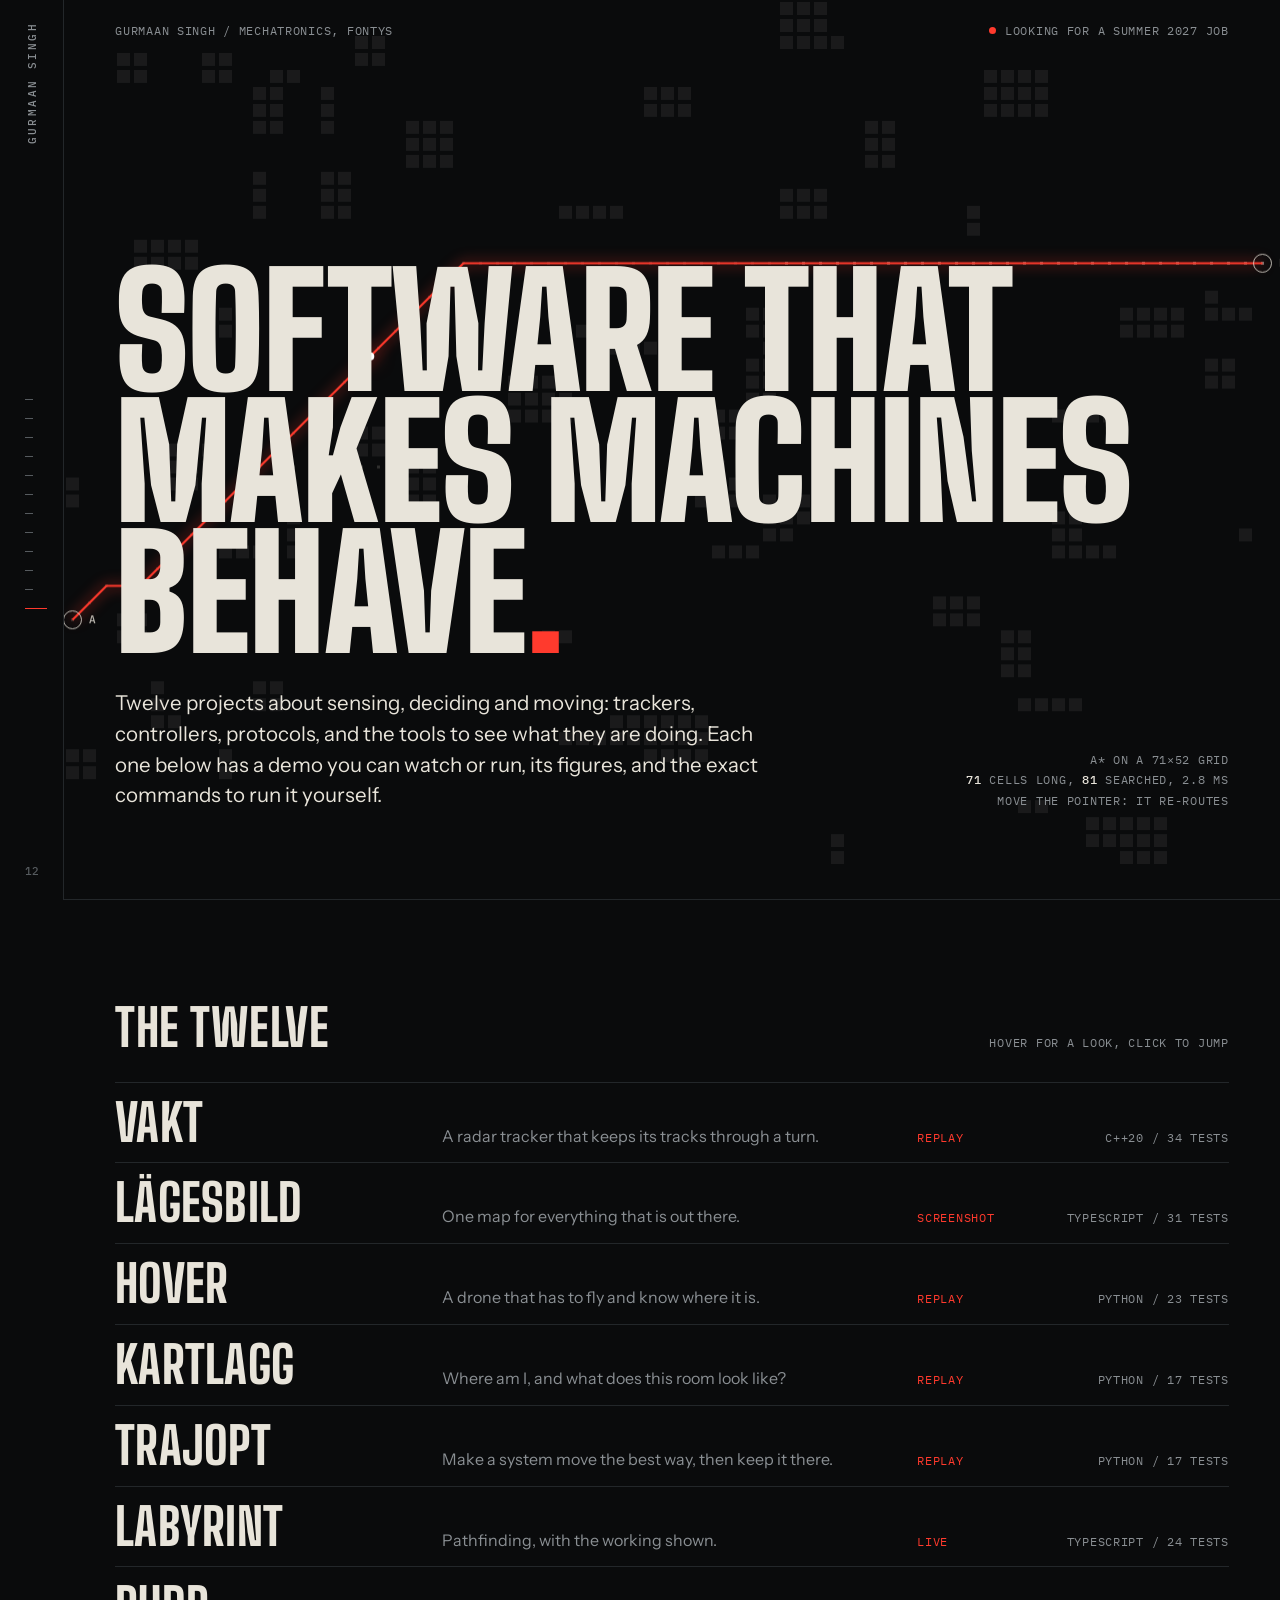
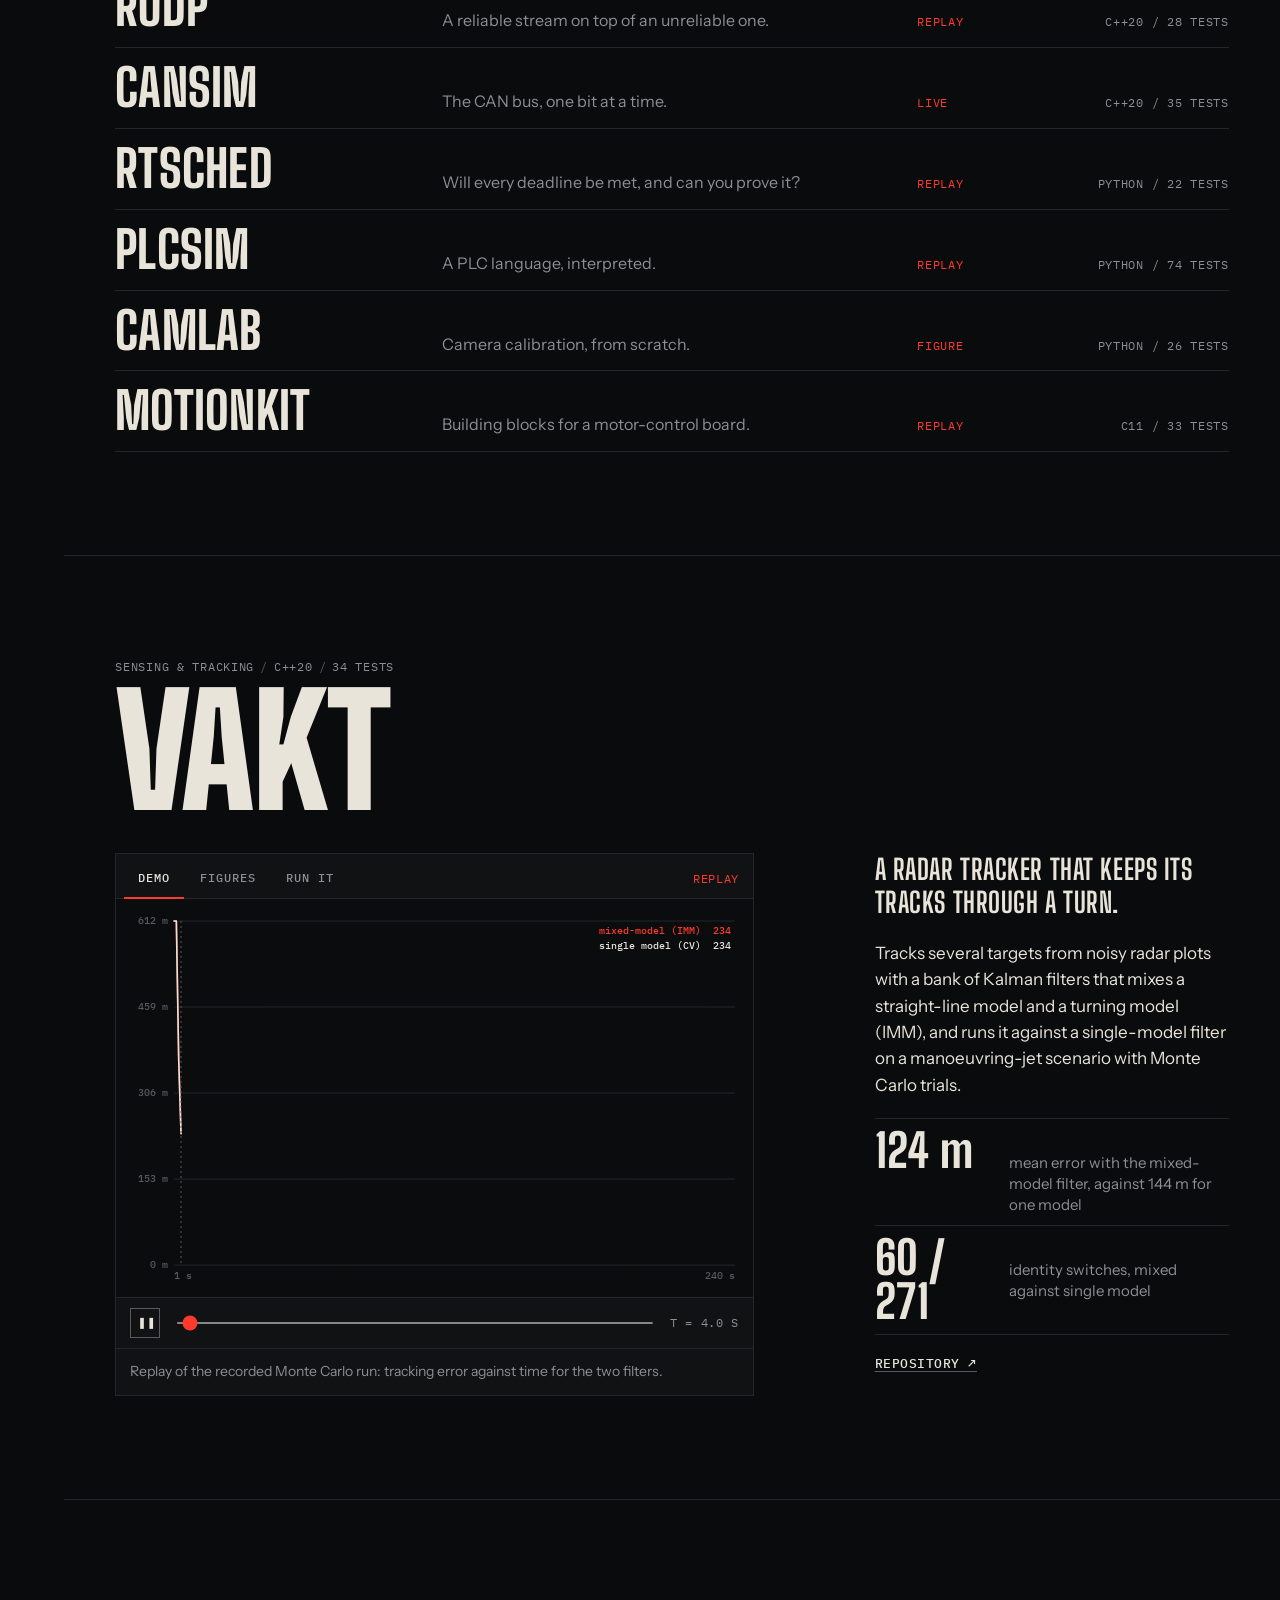
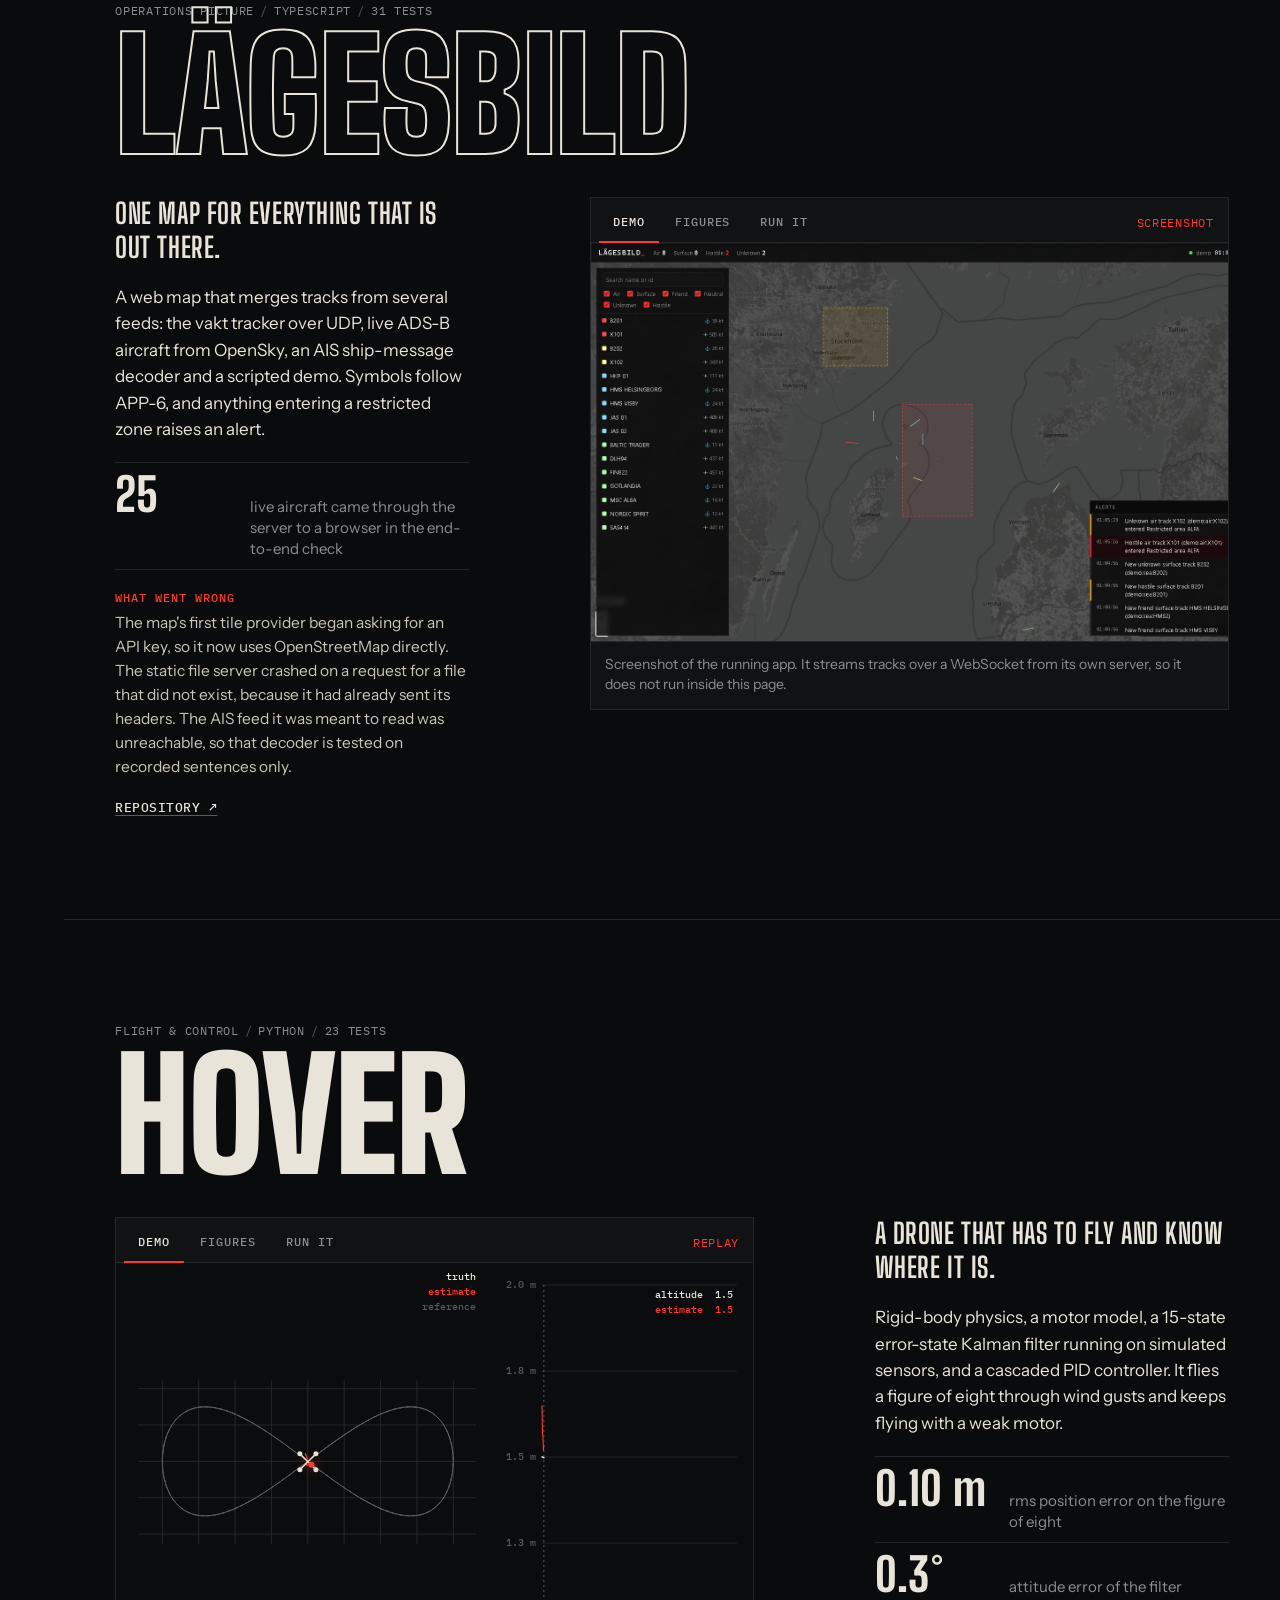
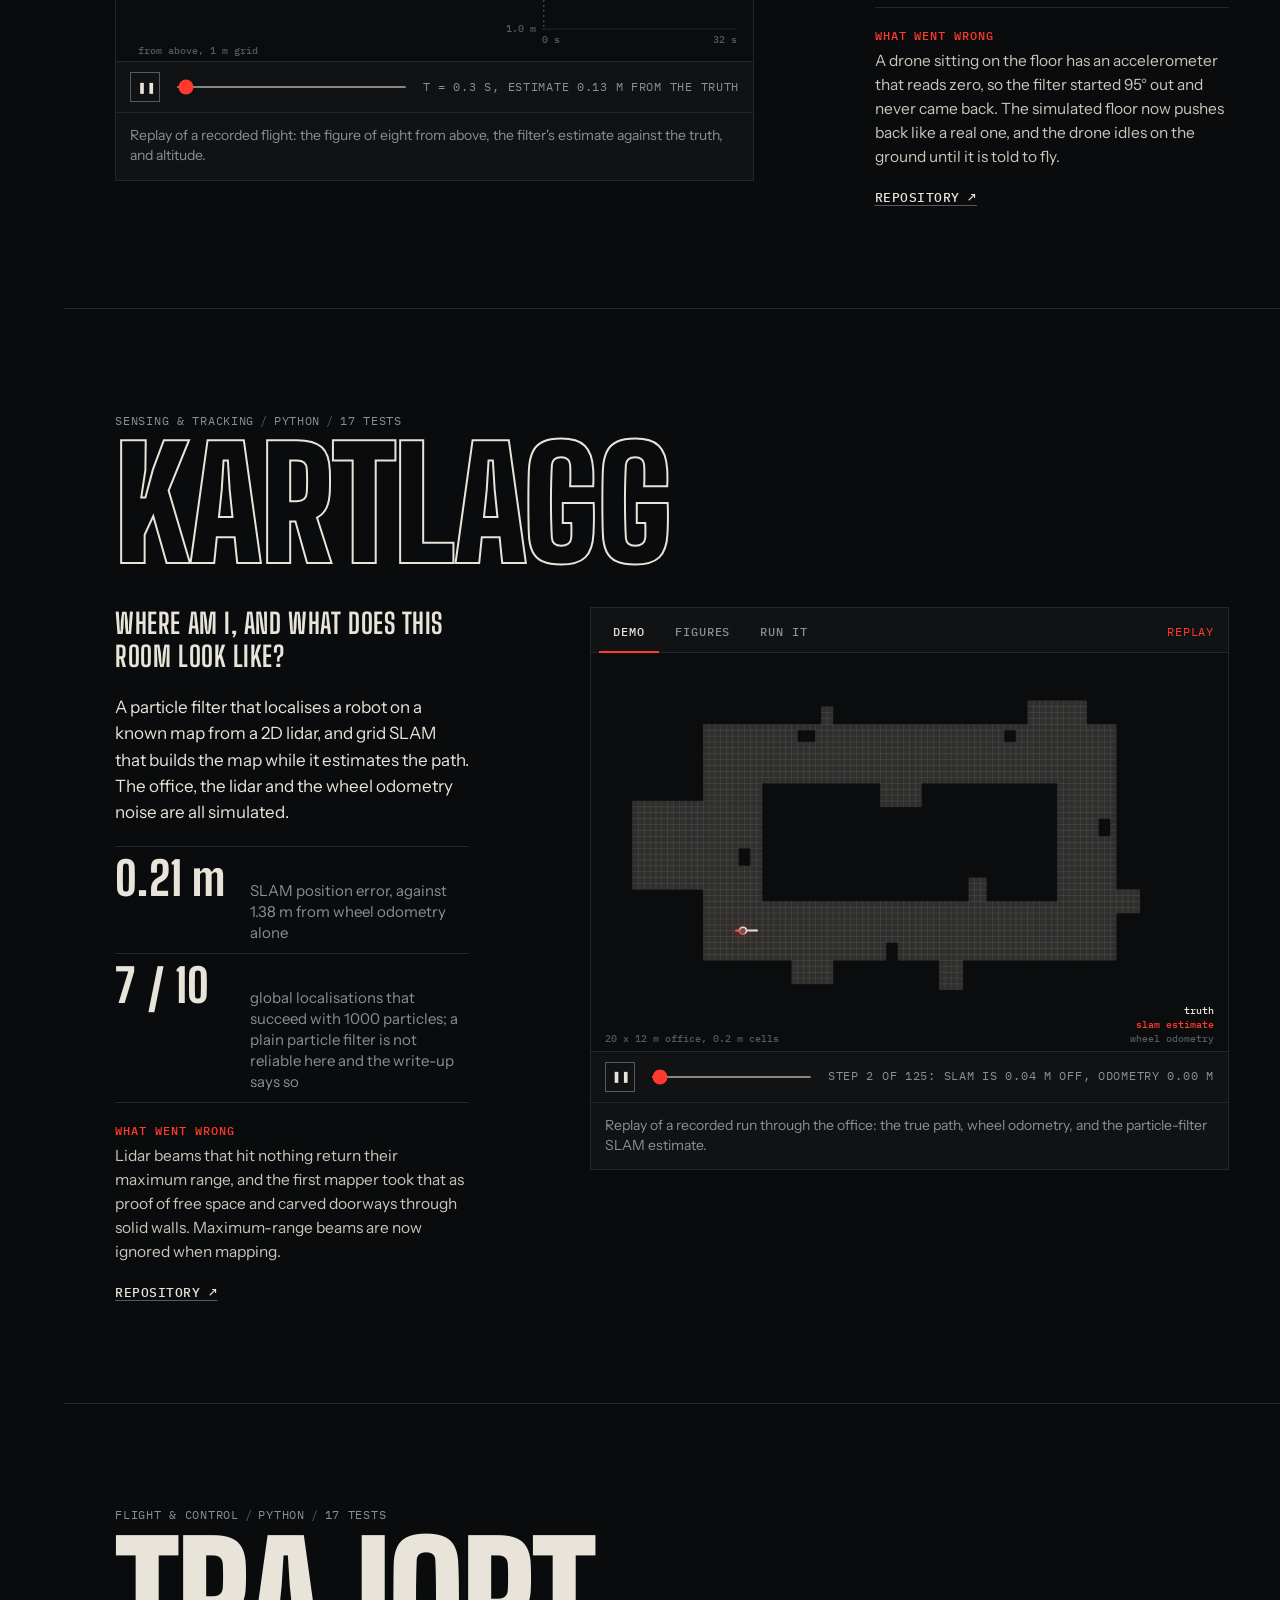
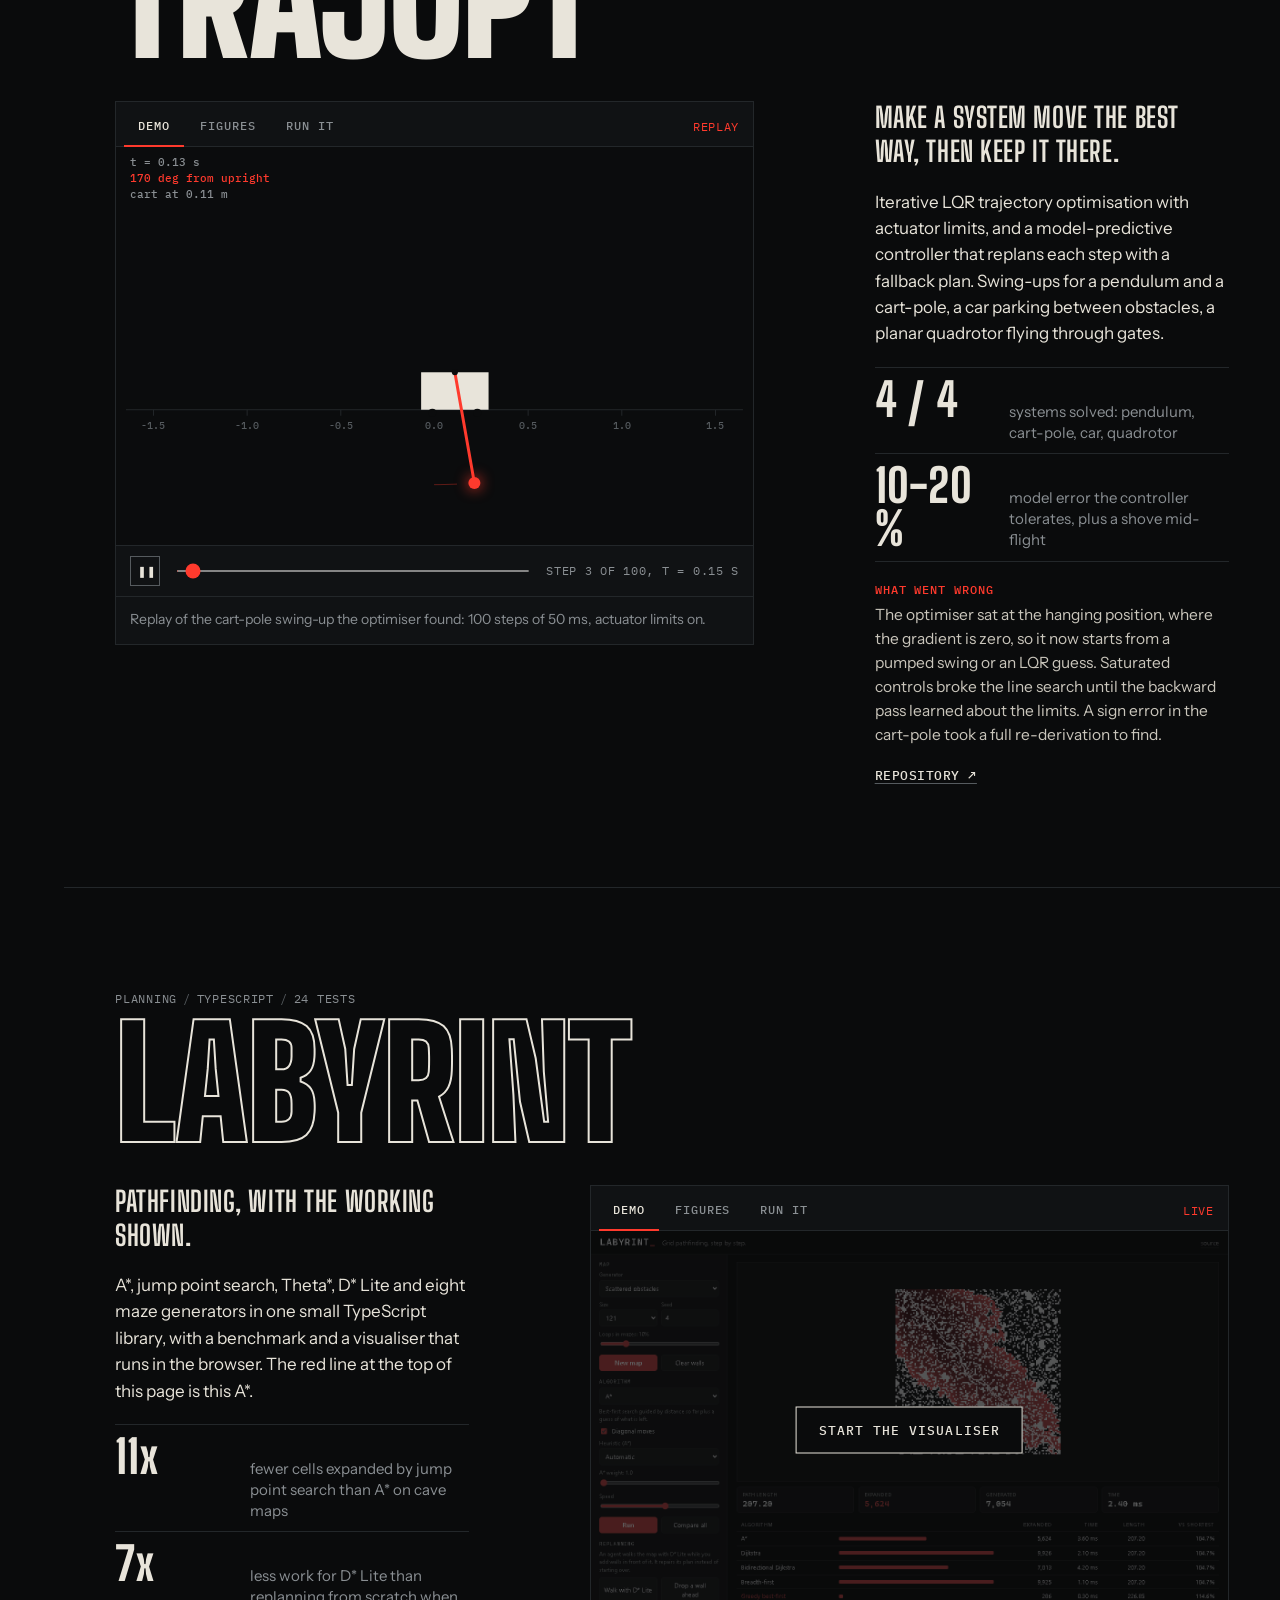
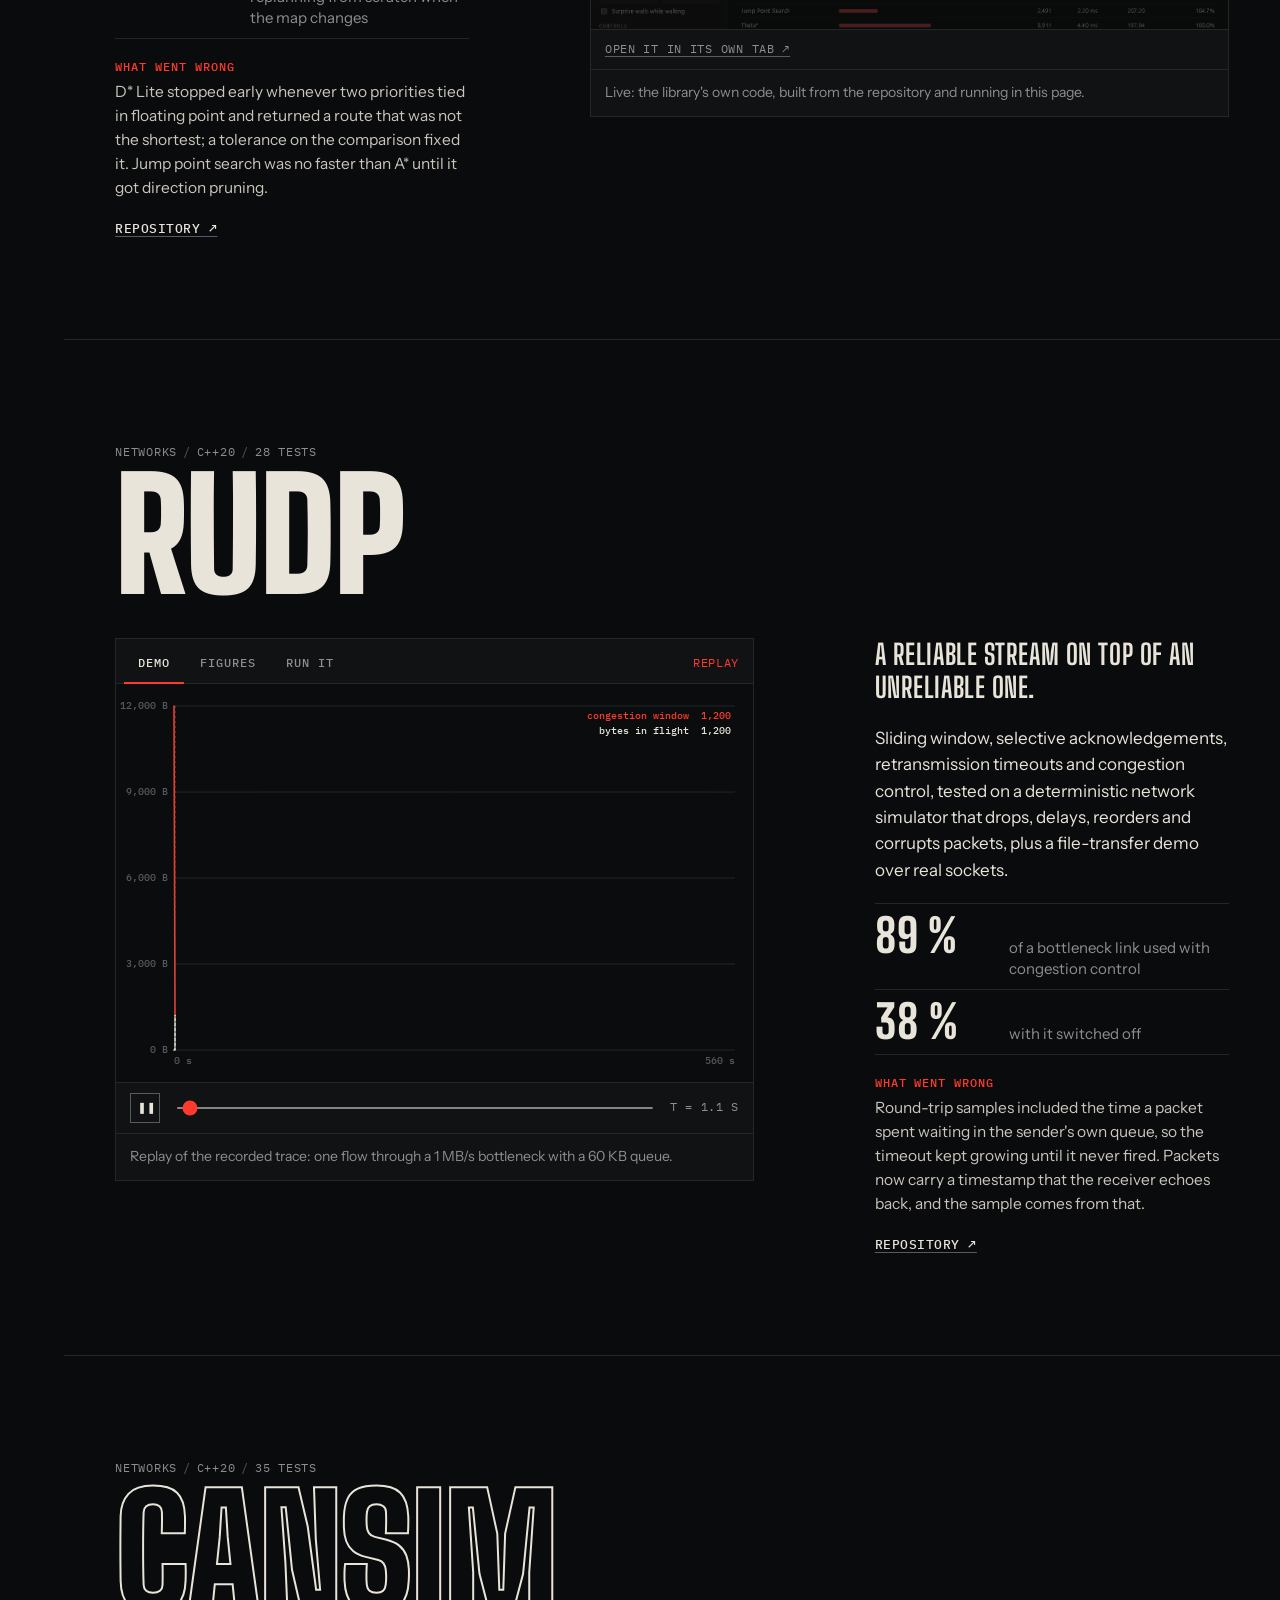
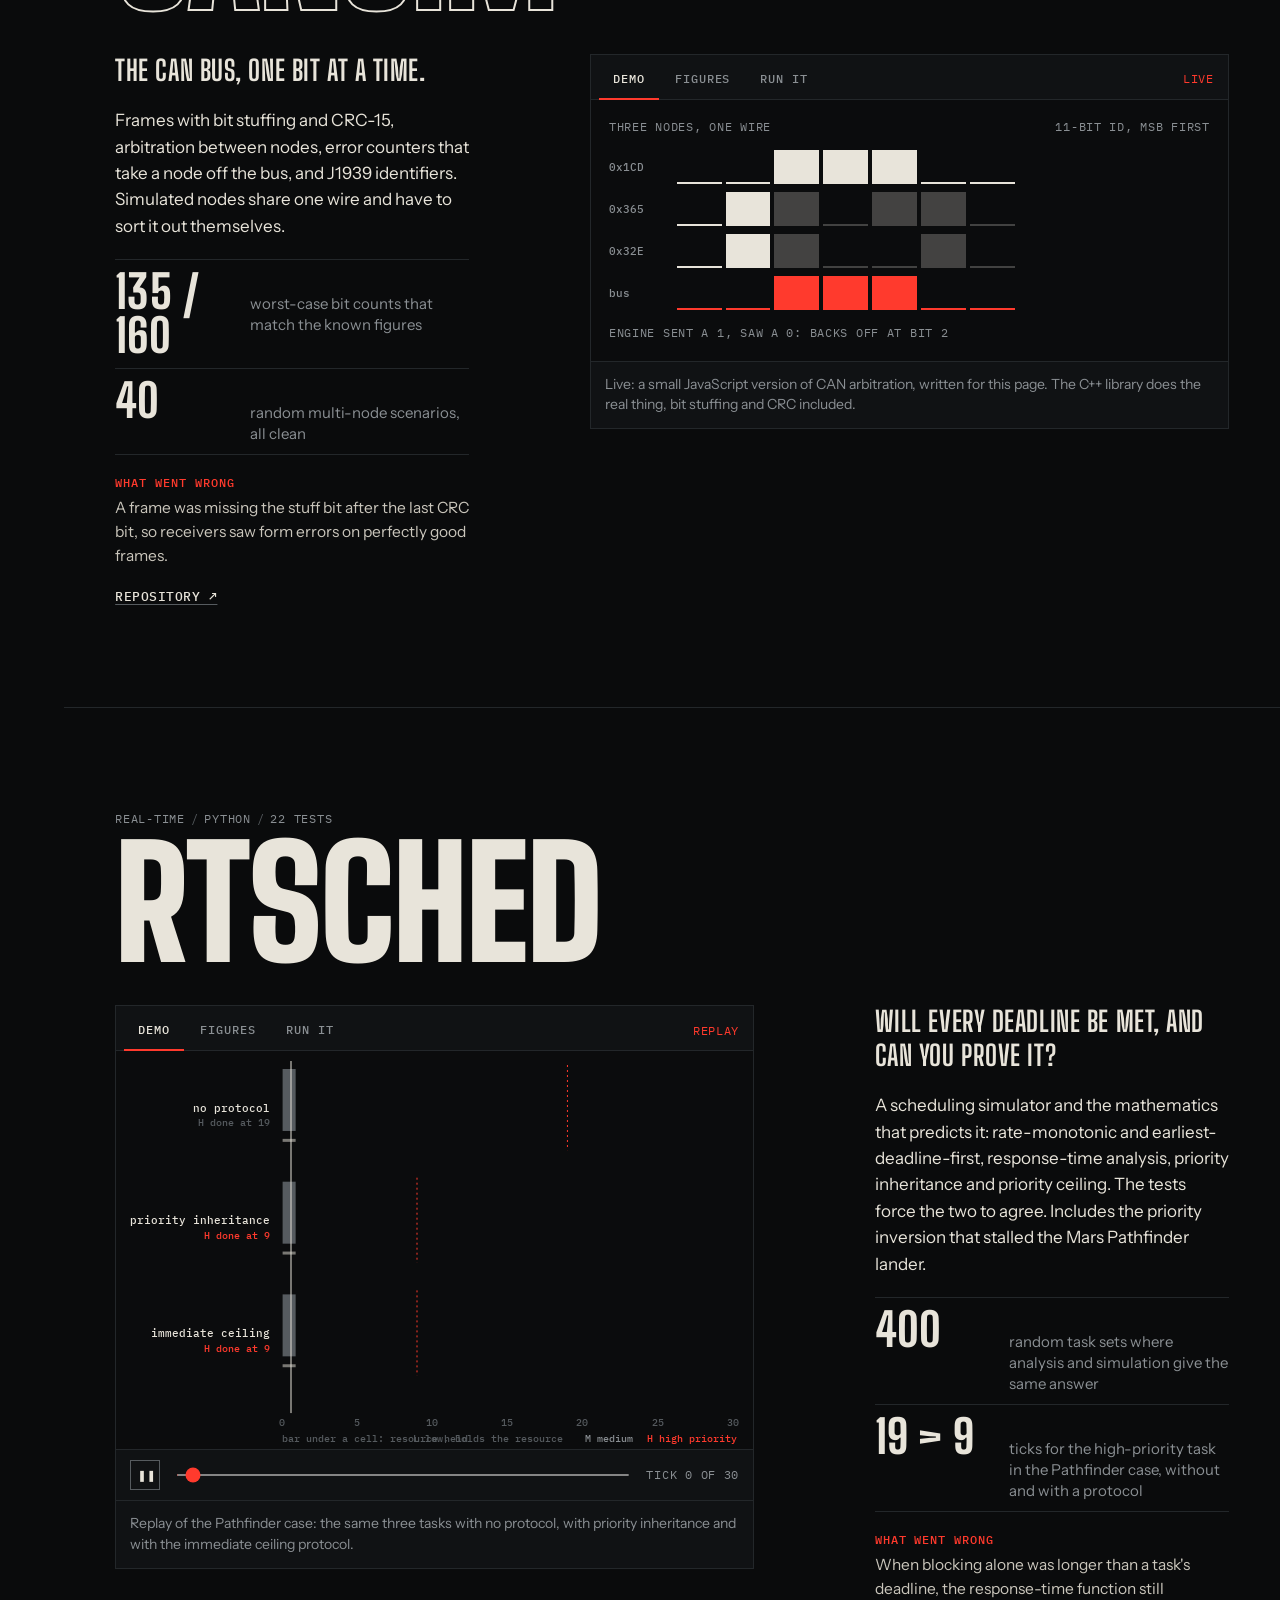
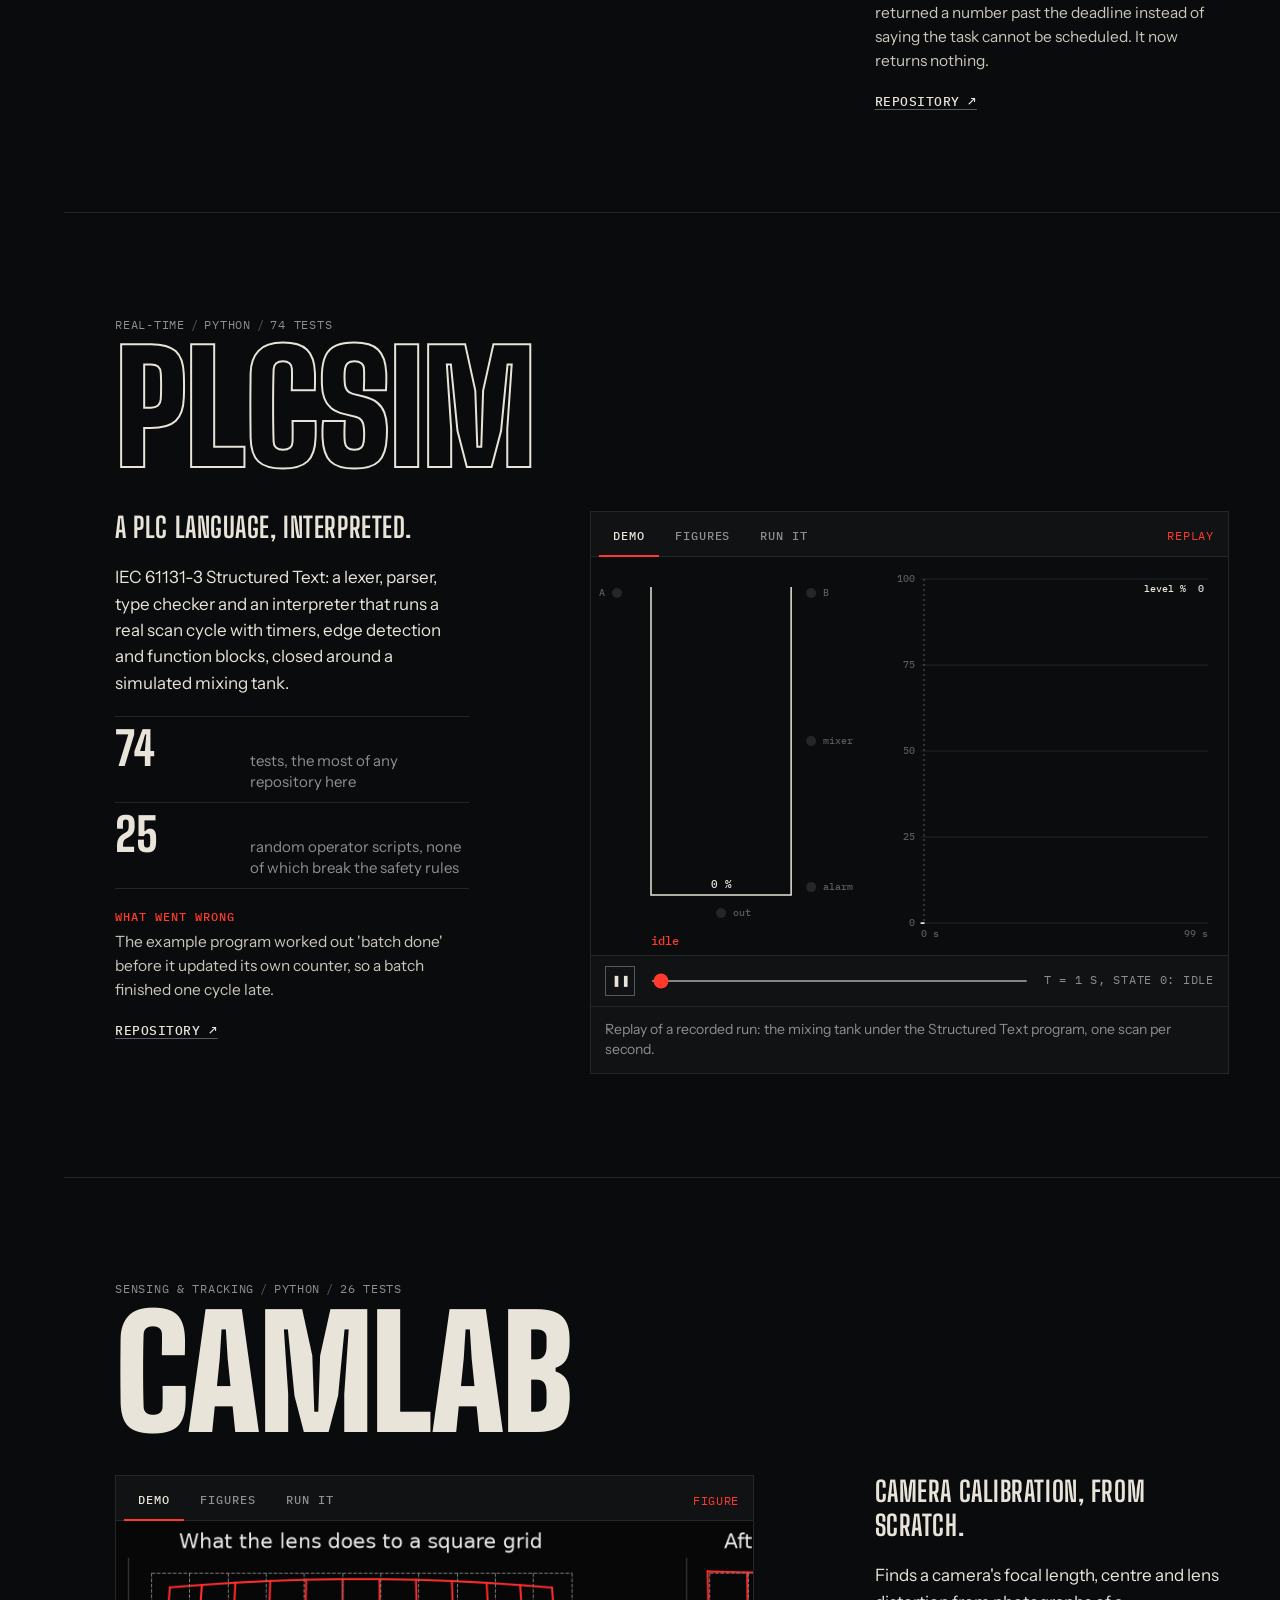
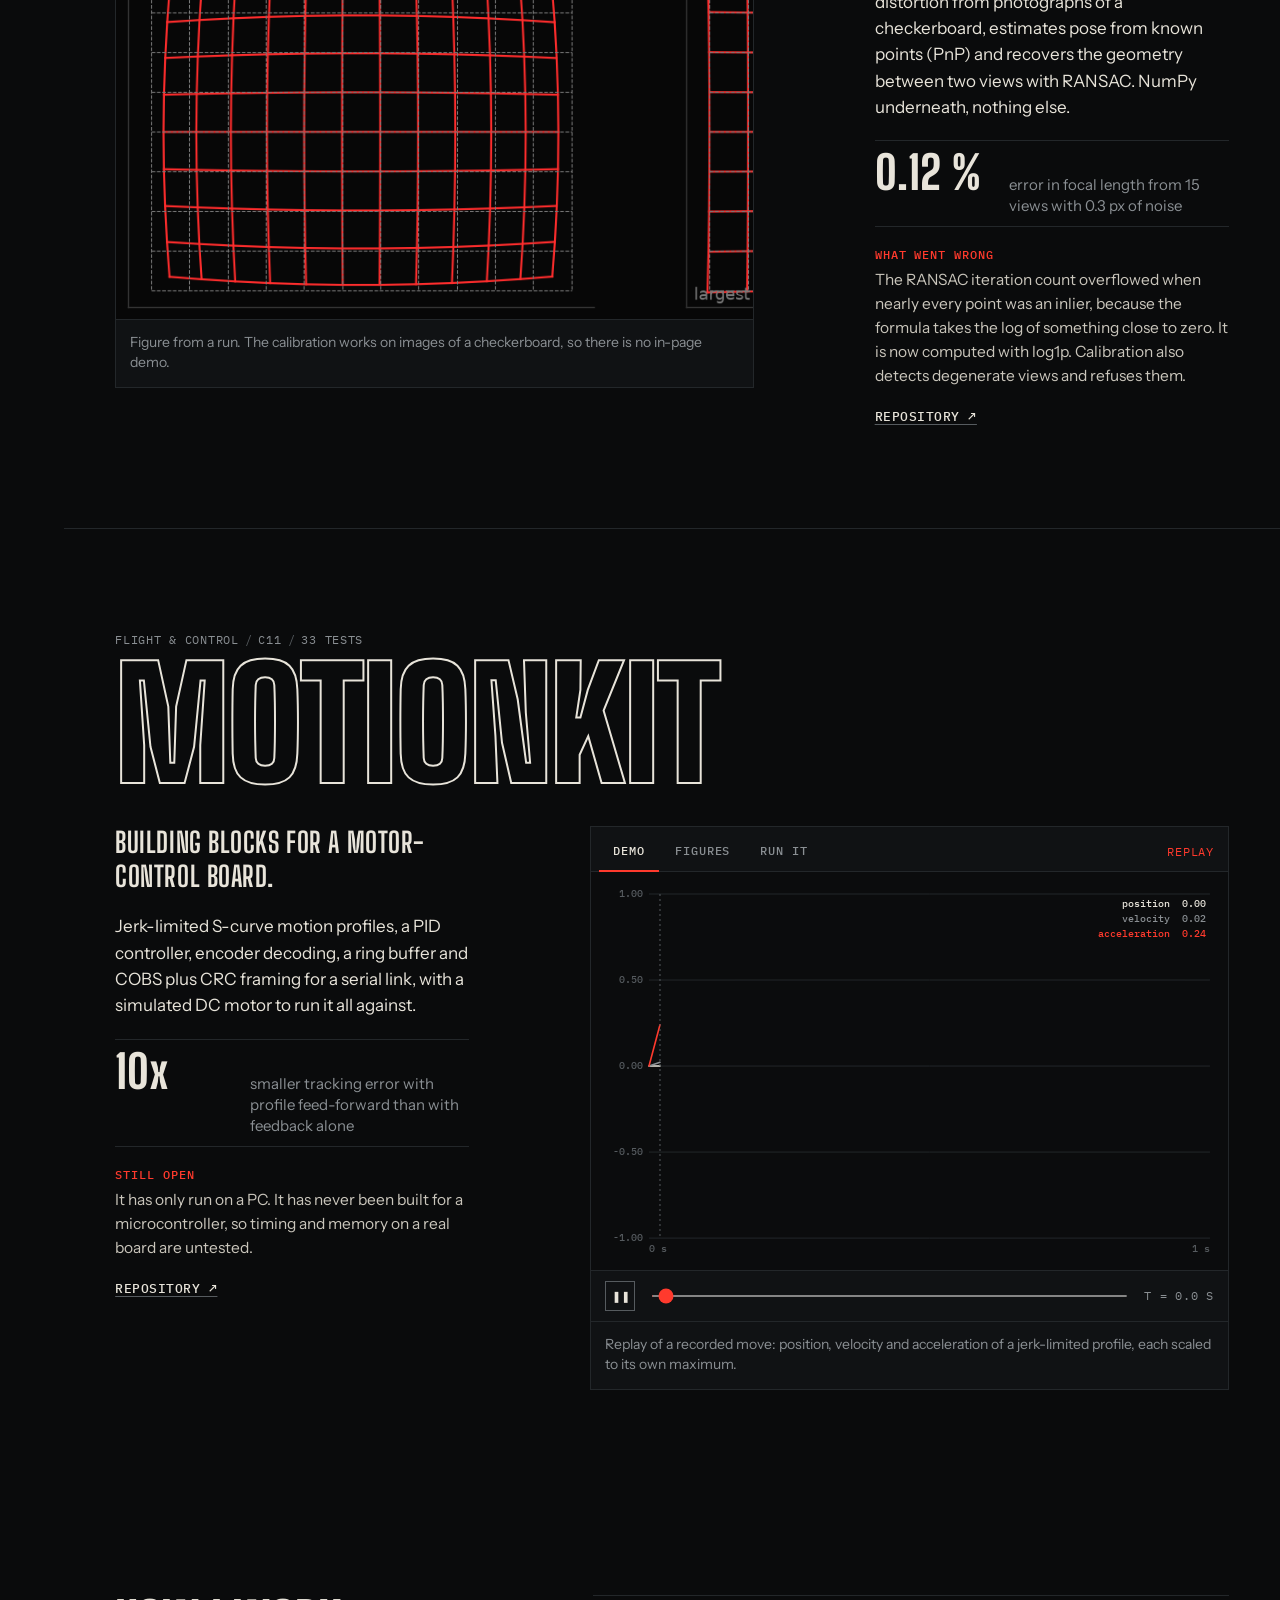
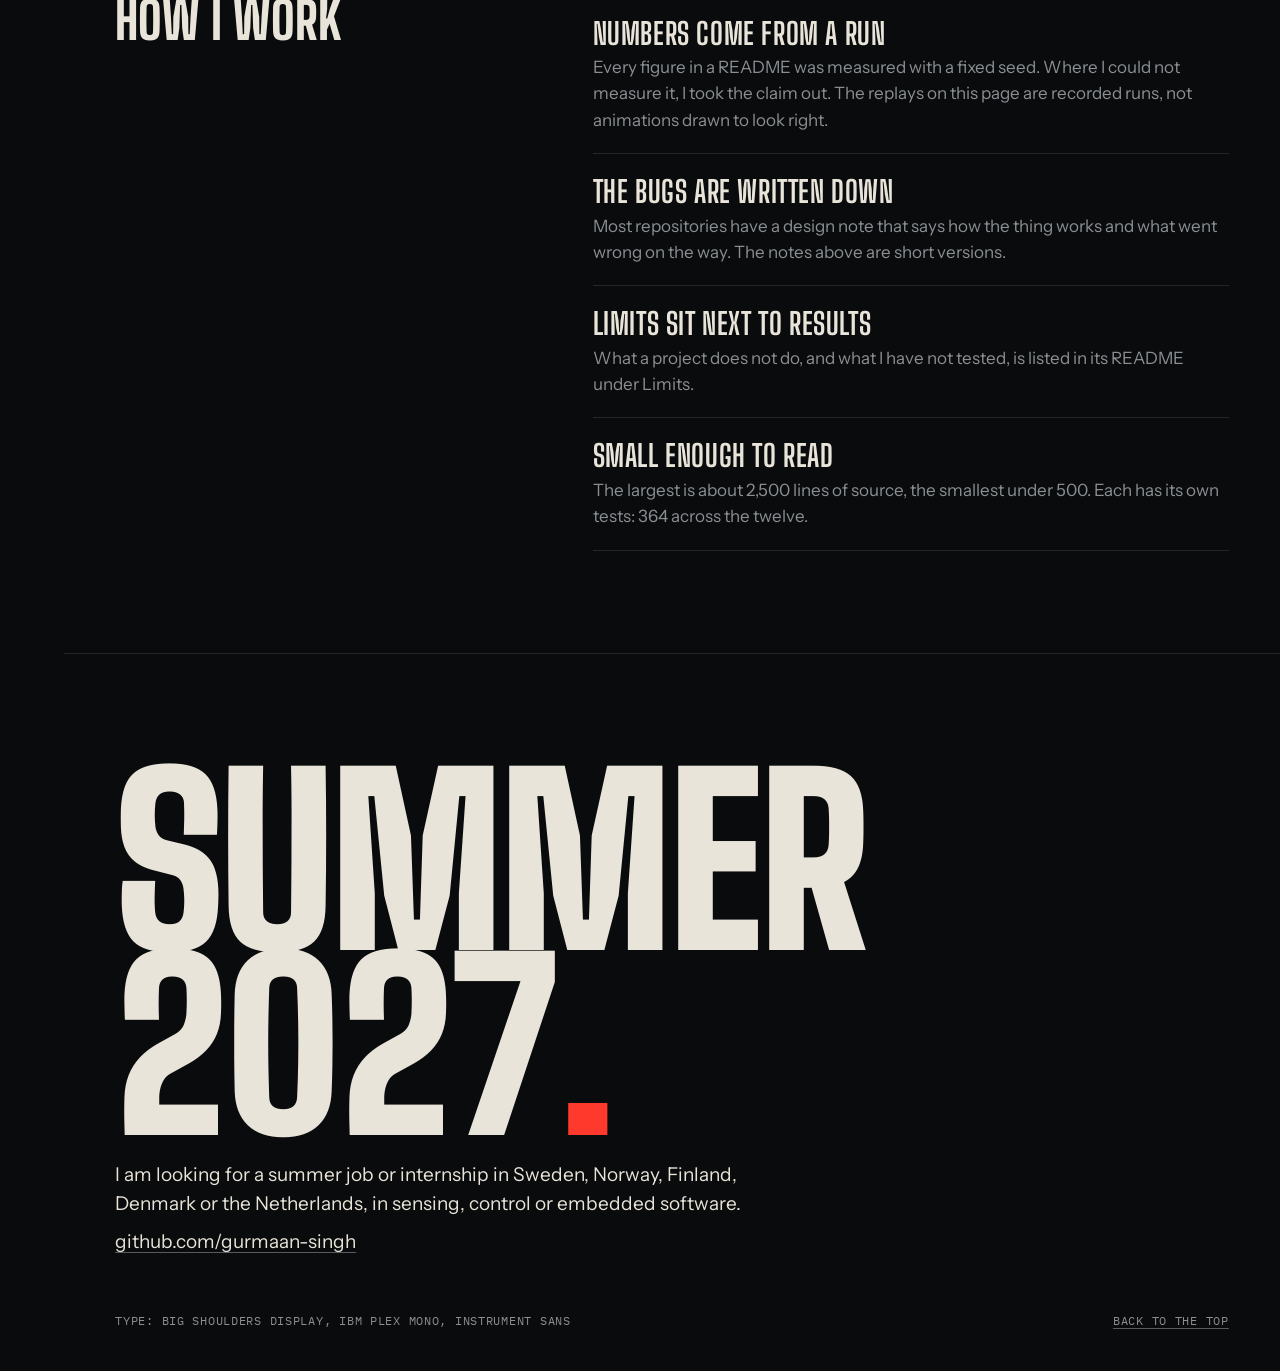
==== commit 68561b07: "Stages: every project gets a demo, figures and run-it tab; replays of recorded runs; page generated " ====
--- a/index.html
+++ b/index.html
@@ -4,7 +4,7 @@
 <meta charset="utf-8">
 <meta name="viewport" content="width=device-width, initial-scale=1">
 <title>Gurmaan Singh</title>
-<meta name="description" content="Mechatronics student. Twelve software projects about sensing, deciding and moving: trackers, controllers, protocols and the tools to see what they are doing.">
+<meta name="description" content="Mechatronics student. Twelve software projects about sensing, deciding and moving, each with a demo, its figures and the commands to run it.">
 <meta name="theme-color" content="#0a0b0c">
 <link rel="preconnect" href="https://fonts.googleapis.com">
 <link rel="preconnect" href="https://fonts.gstatic.com" crossorigin>
@@ -24,7 +24,7 @@
   <div class="top mono"><span>Gurmaan Singh / mechatronics, Fontys</span><span class="status">Looking for a summer 2027 job</span></div>
   <h1>Software that<br>makes machines<br>behave<em>.</em></h1>
   <div class="row">
-    <p class="intro">Twelve projects about sensing, deciding and moving: trackers, controllers, protocols, and the tools to see what they are doing. Each one has tests and a README that says what the project cannot do.</p>
+    <p class="intro">Twelve projects about sensing, deciding and moving: trackers, controllers, protocols, and the tools to see what they are doing. Each one below has a demo you can watch or run, its figures, and the exact commands to run it yourself.</p>
     <p class="live mono" id="live"></p>
   </div>
 </header>
@@ -32,118 +32,103 @@
 <main>
 <section class="block" id="list">
   <div class="sec-head"><h2>The twelve</h2><span class="mono">hover for a look, click to jump</span></div>
-  <div class="list">
-<a class="row-link" href="#vakt"><span class="n">vakt</span><span class="d">A radar tracker that keeps its tracks through a turn.</span><span class="m mono">C++20 / 34 tests</span></a>
-<a class="row-link" href="#lagesbild"><span class="n">lägesbild</span><span class="d">One map for everything that is out there.</span><span class="m mono">TypeScript / 31 tests</span></a>
-<a class="row-link" href="#hover"><span class="n">hover</span><span class="d">A drone that has to fly and know where it is.</span><span class="m mono">Python / 23 tests</span></a>
-<a class="row-link" href="#kartlagg"><span class="n">kartlagg</span><span class="d">Where am I, and what does this room look like?</span><span class="m mono">Python / 17 tests</span></a>
-<a class="row-link" href="#trajopt"><span class="n">trajopt</span><span class="d">Make a system move the best way, then keep it there.</span><span class="m mono">Python / 17 tests</span></a>
-<a class="row-link" href="#labyrint"><span class="n">labyrint</span><span class="d">Pathfinding, with the working shown.</span><span class="m mono">TypeScript / 24 tests</span></a>
-<a class="row-link" href="#rudp"><span class="n">rudp</span><span class="d">A reliable stream on top of an unreliable one.</span><span class="m mono">C++20 / 28 tests</span></a>
-<a class="row-link" href="#cansim"><span class="n">cansim</span><span class="d">The CAN bus, one bit at a time.</span><span class="m mono">C++20 / 35 tests</span></a>
-<a class="row-link" href="#rtsched"><span class="n">rtsched</span><span class="d">Will every deadline be met, and can you prove it?</span><span class="m mono">Python / 22 tests</span></a>
-<a class="row-link" href="#plcsim"><span class="n">plcsim</span><span class="d">A PLC language, interpreted.</span><span class="m mono">Python / 74 tests</span></a>
-<a class="row-link" href="#camlab"><span class="n">camlab</span><span class="d">Camera calibration, from scratch.</span><span class="m mono">Python / 26 tests</span></a>
-<a class="row-link" href="#motionkit"><span class="n">motionkit</span><span class="d">Building blocks for a motor-control board.</span><span class="m mono">C11 / 33 tests</span></a>
-  </div>
+  <div class="list"><a class="row-link" href="#vakt"><span class="n">vakt</span><span class="d">A radar tracker that keeps its tracks through a turn.</span><span class="t mono">Replay</span><span class="m mono">C++20 / 34 tests</span></a><a class="row-link" href="#lagesbild"><span class="n">lägesbild</span><span class="d">One map for everything that is out there.</span><span class="t mono">Screenshot</span><span class="m mono">TypeScript / 31 tests</span></a><a class="row-link" href="#hover"><span class="n">hover</span><span class="d">A drone that has to fly and know where it is.</span><span class="t mono">Replay</span><span class="m mono">Python / 23 tests</span></a><a class="row-link" href="#kartlagg"><span class="n">kartlagg</span><span class="d">Where am I, and what does this room look like?</span><span class="t mono">Replay</span><span class="m mono">Python / 17 tests</span></a><a class="row-link" href="#trajopt"><span class="n">trajopt</span><span class="d">Make a system move the best way, then keep it there.</span><span class="t mono">Replay</span><span class="m mono">Python / 17 tests</span></a><a class="row-link" href="#labyrint"><span class="n">labyrint</span><span class="d">Pathfinding, with the working shown.</span><span class="t mono">Live</span><span class="m mono">TypeScript / 24 tests</span></a><a class="row-link" href="#rudp"><span class="n">rudp</span><span class="d">A reliable stream on top of an unreliable one.</span><span class="t mono">Replay</span><span class="m mono">C++20 / 28 tests</span></a><a class="row-link" href="#cansim"><span class="n">cansim</span><span class="d">The CAN bus, one bit at a time.</span><span class="t mono">Live</span><span class="m mono">C++20 / 35 tests</span></a><a class="row-link" href="#rtsched"><span class="n">rtsched</span><span class="d">Will every deadline be met, and can you prove it?</span><span class="t mono">Replay</span><span class="m mono">Python / 22 tests</span></a><a class="row-link" href="#plcsim"><span class="n">plcsim</span><span class="d">A PLC language, interpreted.</span><span class="t mono">Replay</span><span class="m mono">Python / 74 tests</span></a><a class="row-link" href="#camlab"><span class="n">camlab</span><span class="d">Camera calibration, from scratch.</span><span class="t mono">Figure</span><span class="m mono">Python / 26 tests</span></a><a class="row-link" href="#motionkit"><span class="n">motionkit</span><span class="d">Building blocks for a motor-control board.</span><span class="t mono">Replay</span><span class="m mono">C11 / 33 tests</span></a></div>
 </section>
 
-<article class="entry v-r" id="vakt">
+<article class="entry s-l" id="vakt">
   <header class="eh"><p class="kind mono">Sensing &amp; tracking<i>/</i>C++20<i>/</i>34 tests</p><h2>vakt</h2></header>
-  <div class="copy"><div class="txt"><p class="lead">A radar tracker that keeps its tracks through a turn.</p><p>Tracks several targets from noisy radar plots with a bank of Kalman filters that mixes a straight-line model and a turning model (IMM), and runs it against a single-model filter on a manoeuvring-jet scenario with Monte Carlo trials.</p></div><div class="more"><dl class="nums"><div><dt>124 m</dt><dd>mean error with the mixed-model filter, against 144 m for one model</dd></div><div><dt>60 / 271</dt><dd>identity switches, mixed against single model</dd></div></dl><p class="links"><a href="https://github.com/gurmaan-singh/vakt">Repository &#8599;</a></p></div></div>
-  <div class="figs">
-<figure><img src="assets/fig/vakt-manoeuvre.png" width="1511" height="636" loading="lazy" alt="vakt: The manoeuvre scenario from above, and tracking error over the run. Red is the mixed-model filter, white a single constant-velocity model."><figcaption>The manoeuvre scenario from above, and tracking error over the run. Red is the mixed-model filter, white a single constant-velocity model.</figcaption></figure>
-  </div>
+  <div class="stage" data-demo="replay" data-player="lines" data-data="vakt"><script type="application/json" class="opts">{"x": "t", "xunit": "s", "yunit": "m", "dur": 24, "series": [["gospa_imm", "mixed-model (IMM)", "red"], ["gospa_cv", "single model (CV)", "bone"]]}</script><div class="tabs" role="tablist"><button type="button" class="on" data-tab="demo">Demo</button><button type="button" data-tab="figs">Figures</button><button type="button" data-tab="run">Run it</button><span class="tag mono">Replay</span></div><div class="pane on" data-pane="demo"><div class="view"><canvas class="cv" aria-label="vakt replay"></canvas></div><div class="ctl"><button class="play" type="button" aria-label="Play or pause">&#9654;</button><input class="scrub" type="range" min="0" max="1000" value="0" aria-label="Position in the run"><span class="tnow mono"></span></div><p class="cap">Replay of the recorded Monte Carlo run: tracking error against time for the two filters.</p></div><div class="pane figs" data-pane="figs"><figure><img src="assets/fig/vakt-manoeuvre.png" width="1511" height="636" loading="lazy" alt="The manoeuvre scenario from above, and tracking error over the run. Red is the mixed-model filter, white a single constant-velocity model."><figcaption>The manoeuvre scenario from above, and tracking error over the run. Red is the mixed-model filter, white a single constant-velocity model.</figcaption></figure></div><div class="pane run" data-pane="run"><p class="needs">CMake 3.24 or newer and a C++20 compiler (MSVC 2022, GCC 12 or Clang 15).</p><pre><code>cmake -S . -B build
+cmake --build build --config Release
+ctest --test-dir build -C Release</code></pre><button type="button" class="copy-btn">Copy</button></div></div>
+  <div class="copy"><p class="lead">A radar tracker that keeps its tracks through a turn.</p><p>Tracks several targets from noisy radar plots with a bank of Kalman filters that mixes a straight-line model and a turning model (IMM), and runs it against a single-model filter on a manoeuvring-jet scenario with Monte Carlo trials.</p><dl class="nums"><div><dt>124 m</dt><dd>mean error with the mixed-model filter, against 144 m for one model</dd></div><div><dt>60 / 271</dt><dd>identity switches, mixed against single model</dd></div></dl><p class="links"><a href="https://github.com/gurmaan-singh/vakt">Repository &#8599;</a></p></div>
 </article>
-<article class="entry v-w alt" id="lagesbild">
+<article class="entry s-r" id="lagesbild">
   <header class="eh"><p class="kind mono">Operations picture<i>/</i>TypeScript<i>/</i>31 tests</p><h2>lägesbild</h2></header>
-  <div class="copy"><div class="txt"><p class="lead">One map for everything that is out there.</p><p>A web map that merges tracks from several feeds: the vakt tracker over UDP, live ADS-B aircraft from OpenSky, an AIS ship-message decoder and a scripted demo. Symbols follow APP-6, and anything entering a restricted zone raises an alert.</p></div><div class="more"><dl class="nums"><div><dt>25</dt><dd>live aircraft came through the server to a browser in the end-to-end check</dd></div></dl><aside class="note"><h3>What went wrong</h3><p>The map&#x27;s first tile provider began asking for an API key, so it now uses OpenStreetMap directly. The static file server crashed on a request for a file that did not exist, because it had already sent its headers. The AIS feed it was meant to read was unreachable, so that decoder is tested on recorded sentences only.</p></aside><p class="links"><a href="https://github.com/gurmaan-singh/lagesbild">Repository &#8599;</a></p></div></div>
-  <div class="figs">
-<figure><img src="assets/fig/lagesbild-overview.png" width="1500" height="900" loading="lazy" alt="lägesbild: The demo picture over the Baltic: restricted zones, tracks by affiliation, and the alert feed."><figcaption>The demo picture over the Baltic: restricted zones, tracks by affiliation, and the alert feed.</figcaption></figure>
-  </div>
+  <div class="stage" data-demo="shot"><div class="tabs" role="tablist"><button type="button" class="on" data-tab="demo">Demo</button><button type="button" data-tab="figs">Figures</button><button type="button" data-tab="run">Run it</button><span class="tag mono">Screenshot</span></div><div class="pane on" data-pane="demo"><div class="view"><img src="assets/fig/lagesbild-overview.png" alt="" loading="lazy"></div><p class="cap">Screenshot of the running app. It streams tracks over a WebSocket from its own server, so it does not run inside this page.</p></div><div class="pane figs" data-pane="figs"><figure><img src="assets/fig/lagesbild-overview.png" width="1500" height="900" loading="lazy" alt="The demo picture over the Baltic: restricted zones, tracks by affiliation, and the alert feed."><figcaption>The demo picture over the Baltic: restricted zones, tracks by affiliation, and the alert feed.</figcaption></figure></div><div class="pane run" data-pane="run"><p class="needs">Node 20 or newer.</p><pre><code>npm install
+npm start   # builds, then serves the demo on http://localhost:8080</code></pre><button type="button" class="copy-btn">Copy</button></div></div>
+  <div class="copy"><p class="lead">One map for everything that is out there.</p><p>A web map that merges tracks from several feeds: the vakt tracker over UDP, live ADS-B aircraft from OpenSky, an AIS ship-message decoder and a scripted demo. Symbols follow APP-6, and anything entering a restricted zone raises an alert.</p><dl class="nums"><div><dt>25</dt><dd>live aircraft came through the server to a browser in the end-to-end check</dd></div></dl><aside class="note"><h3>What went wrong</h3><p>The map&#x27;s first tile provider began asking for an API key, so it now uses OpenStreetMap directly. The static file server crashed on a request for a file that did not exist, because it had already sent its headers. The AIS feed it was meant to read was unreachable, so that decoder is tested on recorded sentences only.</p></aside><p class="links"><a href="https://github.com/gurmaan-singh/lagesbild">Repository &#8599;</a></p></div>
 </article>
-<article class="entry v-l" id="hover">
+<article class="entry s-l" id="hover">
   <header class="eh"><p class="kind mono">Flight &amp; control<i>/</i>Python<i>/</i>23 tests</p><h2>hover</h2></header>
-  <div class="copy"><div class="txt"><p class="lead">A drone that has to fly and know where it is.</p><p>Rigid-body physics, a motor model, a 15-state error-state Kalman filter running on simulated sensors, and a cascaded PID controller. It flies a figure of eight through wind gusts and keeps flying with a weak motor.</p></div><div class="more"><dl class="nums"><div><dt>0.10 m</dt><dd>rms position error on the figure of eight</dd></div><div><dt>0.3°</dt><dd>attitude error of the filter</dd></div></dl><aside class="note"><h3>What went wrong</h3><p>A drone sitting on the floor has an accelerometer that reads zero, so the filter started 95° out and never came back. The simulated floor now pushes back like a real one, and the drone idles on the ground until it is told to fly.</p></aside><p class="links"><a href="https://github.com/gurmaan-singh/hover">Repository &#8599;</a></p></div></div>
-  <div class="figs">
-<figure><img src="assets/fig/hover-flight.gif" width="528" height="220" loading="lazy" alt="hover: The flight, replayed."><figcaption>The flight, replayed.</figcaption></figure>
-<figure><img src="assets/fig/hover-figure8.png" width="1198" height="530" loading="lazy" alt="hover: Figure of eight against its reference, and the tracking error over 32 seconds."><figcaption>Figure of eight against its reference, and the tracking error over 32 seconds.</figcaption></figure>
-  </div>
+  <div class="stage" data-demo="replay" data-player="hover" data-data="hover"><script type="application/json" class="opts">{"dur": 32}</script><div class="tabs" role="tablist"><button type="button" class="on" data-tab="demo">Demo</button><button type="button" data-tab="figs">Figures</button><button type="button" data-tab="run">Run it</button><span class="tag mono">Replay</span></div><div class="pane on" data-pane="demo"><div class="view"><canvas class="cv" aria-label="hover replay"></canvas></div><div class="ctl"><button class="play" type="button" aria-label="Play or pause">&#9654;</button><input class="scrub" type="range" min="0" max="1000" value="0" aria-label="Position in the run"><span class="tnow mono"></span></div><p class="cap">Replay of a recorded flight: the figure of eight from above, the filter&#x27;s estimate against the truth, and altitude.</p></div><div class="pane figs" data-pane="figs"><figure><img src="assets/fig/hover-flight.gif" width="528" height="220" loading="lazy" alt="The flight, replayed."><figcaption>The flight, replayed.</figcaption></figure><figure><img src="assets/fig/hover-figure8.png" width="1198" height="530" loading="lazy" alt="Figure of eight against its reference, and the tracking error over 32 seconds."><figcaption>Figure of eight against its reference, and the tracking error over 32 seconds.</figcaption></figure></div><div class="pane run" data-pane="run"><p class="needs">Python 3.12 or newer. NumPy; Matplotlib only for the figures.</p><pre><code>pip install -e .[dev]
+pytest
+python scripts/make_figures.py</code></pre><button type="button" class="copy-btn">Copy</button></div></div>
+  <div class="copy"><p class="lead">A drone that has to fly and know where it is.</p><p>Rigid-body physics, a motor model, a 15-state error-state Kalman filter running on simulated sensors, and a cascaded PID controller. It flies a figure of eight through wind gusts and keeps flying with a weak motor.</p><dl class="nums"><div><dt>0.10 m</dt><dd>rms position error on the figure of eight</dd></div><div><dt>0.3°</dt><dd>attitude error of the filter</dd></div></dl><aside class="note"><h3>What went wrong</h3><p>A drone sitting on the floor has an accelerometer that reads zero, so the filter started 95° out and never came back. The simulated floor now pushes back like a real one, and the drone idles on the ground until it is told to fly.</p></aside><p class="links"><a href="https://github.com/gurmaan-singh/hover">Repository &#8599;</a></p></div>
 </article>
-<article class="entry v-w alt" id="kartlagg">
+<article class="entry s-r" id="kartlagg">
   <header class="eh"><p class="kind mono">Sensing &amp; tracking<i>/</i>Python<i>/</i>17 tests</p><h2>kartlagg</h2></header>
-  <div class="copy"><div class="txt"><p class="lead">Where am I, and what does this room look like?</p><p>A particle filter that localises a robot on a known map from a 2D lidar, and grid SLAM that builds the map while it estimates the path. The office, the lidar and the wheel odometry noise are all simulated.</p></div><div class="more"><dl class="nums"><div><dt>0.21 m</dt><dd>SLAM position error, against 1.38 m from wheel odometry alone</dd></div><div><dt>7 / 10</dt><dd>global localisations that succeed with 1000 particles; a plain particle filter is not reliable here and the write-up says so</dd></div></dl><aside class="note"><h3>What went wrong</h3><p>Lidar beams that hit nothing return their maximum range, and the first mapper took that as proof of free space and carved doorways through solid walls. Maximum-range beams are now ignored when mapping.</p></aside><p class="links"><a href="https://github.com/gurmaan-singh/kartlagg">Repository &#8599;</a></p></div></div>
-  <div class="figs">
-<figure><img src="assets/fig/kartlagg-slam.png" width="1807" height="402" loading="lazy" alt="kartlagg: True map and path; the map from odometry alone (F1 0.49); the map from particle-filter SLAM (F1 0.93)."><figcaption>True map and path; the map from odometry alone (F1 0.49); the map from particle-filter SLAM (F1 0.93).</figcaption></figure>
-<figure><img src="assets/fig/kartlagg-mcl.gif" width="504" height="312" loading="lazy" alt="kartlagg: A particle filter converging on the robot&#x27;s position."><figcaption>A particle filter converging on the robot&#x27;s position.</figcaption></figure>
-  </div>
+  <div class="stage" data-demo="replay" data-player="kartlagg" data-data="kartlagg"><script type="application/json" class="opts">{"dur": 25}</script><div class="tabs" role="tablist"><button type="button" class="on" data-tab="demo">Demo</button><button type="button" data-tab="figs">Figures</button><button type="button" data-tab="run">Run it</button><span class="tag mono">Replay</span></div><div class="pane on" data-pane="demo"><div class="view"><canvas class="cv" aria-label="kartlagg replay"></canvas></div><div class="ctl"><button class="play" type="button" aria-label="Play or pause">&#9654;</button><input class="scrub" type="range" min="0" max="1000" value="0" aria-label="Position in the run"><span class="tnow mono"></span></div><p class="cap">Replay of a recorded run through the office: the true path, wheel odometry, and the particle-filter SLAM estimate.</p></div><div class="pane figs" data-pane="figs"><figure><img src="assets/fig/kartlagg-slam.png" width="1807" height="402" loading="lazy" alt="True map and path; the map from odometry alone (F1 0.49); the map from particle-filter SLAM (F1 0.93)."><figcaption>True map and path; the map from odometry alone (F1 0.49); the map from particle-filter SLAM (F1 0.93).</figcaption></figure><figure><img src="assets/fig/kartlagg-mcl.gif" width="504" height="312" loading="lazy" alt="A particle filter converging on the robot&#x27;s position."><figcaption>A particle filter converging on the robot&#x27;s position.</figcaption></figure></div><div class="pane run" data-pane="run"><p class="needs">Python 3.12 or newer. NumPy; Matplotlib only for the figures.</p><pre><code>pip install -e .[dev]
+pytest
+python scripts/make_figures.py</code></pre><button type="button" class="copy-btn">Copy</button></div></div>
+  <div class="copy"><p class="lead">Where am I, and what does this room look like?</p><p>A particle filter that localises a robot on a known map from a 2D lidar, and grid SLAM that builds the map while it estimates the path. The office, the lidar and the wheel odometry noise are all simulated.</p><dl class="nums"><div><dt>0.21 m</dt><dd>SLAM position error, against 1.38 m from wheel odometry alone</dd></div><div><dt>7 / 10</dt><dd>global localisations that succeed with 1000 particles; a plain particle filter is not reliable here and the write-up says so</dd></div></dl><aside class="note"><h3>What went wrong</h3><p>Lidar beams that hit nothing return their maximum range, and the first mapper took that as proof of free space and carved doorways through solid walls. Maximum-range beams are now ignored when mapping.</p></aside><p class="links"><a href="https://github.com/gurmaan-singh/kartlagg">Repository &#8599;</a></p></div>
 </article>
-<article class="entry v-r" id="trajopt">
+<article class="entry s-l" id="trajopt">
   <header class="eh"><p class="kind mono">Flight &amp; control<i>/</i>Python<i>/</i>17 tests</p><h2>trajopt</h2></header>
-  <div class="copy"><div class="txt"><p class="lead">Make a system move the best way, then keep it there.</p><p>Iterative LQR trajectory optimisation with actuator limits, and a model-predictive controller that replans each step with a fallback plan. Swing-ups for a pendulum and a cart-pole, a car parking between obstacles, a planar quadrotor flying through gates.</p></div><div class="more"><dl class="nums"><div><dt>4 / 4</dt><dd>systems solved: pendulum, cart-pole, car, quadrotor</dd></div><div><dt>10-20 %</dt><dd>model error the controller tolerates, plus a shove mid-flight</dd></div></dl><aside class="note"><h3>What went wrong</h3><p>The optimiser sat at the hanging position, where the gradient is zero, so it now starts from a pumped swing or an LQR guess. Saturated controls broke the line search until the backward pass learned about the limits. A sign error in the cart-pole took a full re-derivation to find.</p></aside><p class="links"><a href="https://github.com/gurmaan-singh/trajopt">Repository &#8599;</a></p></div></div>
-  <div class="figs">
-<figure><img src="assets/fig/trajopt-cartpole.gif" width="525" height="238" loading="lazy" alt="trajopt: The cart-pole swing-up the optimiser found."><figcaption>The cart-pole swing-up the optimiser found.</figcaption></figure>
-<figure><img src="assets/fig/trajopt-quad.png" width="948" height="307" loading="lazy" alt="trajopt: A planar quadrotor flies through four gates and stops at the last."><figcaption>A planar quadrotor flies through four gates and stops at the last.</figcaption></figure>
-  </div>
+  <div class="stage" data-demo="replay" data-player="cartpole" data-data="cartpole"><script type="application/json" class="opts">{"dur": 5}</script><div class="tabs" role="tablist"><button type="button" class="on" data-tab="demo">Demo</button><button type="button" data-tab="figs">Figures</button><button type="button" data-tab="run">Run it</button><span class="tag mono">Replay</span></div><div class="pane on" data-pane="demo"><div class="view"><canvas class="cv" aria-label="trajopt replay"></canvas></div><div class="ctl"><button class="play" type="button" aria-label="Play or pause">&#9654;</button><input class="scrub" type="range" min="0" max="1000" value="0" aria-label="Position in the run"><span class="tnow mono"></span></div><p class="cap">Replay of the cart-pole swing-up the optimiser found: 100 steps of 50 ms, actuator limits on.</p></div><div class="pane figs" data-pane="figs"><figure><img src="assets/fig/trajopt-cartpole.gif" width="525" height="238" loading="lazy" alt="The cart-pole swing-up the optimiser found."><figcaption>The cart-pole swing-up the optimiser found.</figcaption></figure><figure><img src="assets/fig/trajopt-quad.png" width="948" height="307" loading="lazy" alt="A planar quadrotor flies through four gates and stops at the last."><figcaption>A planar quadrotor flies through four gates and stops at the last.</figcaption></figure></div><div class="pane run" data-pane="run"><p class="needs">Python 3.12 or newer. NumPy; Matplotlib only for the figures.</p><pre><code>pip install -e .[dev]
+pytest
+python scripts/make_figures.py</code></pre><button type="button" class="copy-btn">Copy</button></div></div>
+  <div class="copy"><p class="lead">Make a system move the best way, then keep it there.</p><p>Iterative LQR trajectory optimisation with actuator limits, and a model-predictive controller that replans each step with a fallback plan. Swing-ups for a pendulum and a cart-pole, a car parking between obstacles, a planar quadrotor flying through gates.</p><dl class="nums"><div><dt>4 / 4</dt><dd>systems solved: pendulum, cart-pole, car, quadrotor</dd></div><div><dt>10-20 %</dt><dd>model error the controller tolerates, plus a shove mid-flight</dd></div></dl><aside class="note"><h3>What went wrong</h3><p>The optimiser sat at the hanging position, where the gradient is zero, so it now starts from a pumped swing or an LQR guess. Saturated controls broke the line search until the backward pass learned about the limits. A sign error in the cart-pole took a full re-derivation to find.</p></aside><p class="links"><a href="https://github.com/gurmaan-singh/trajopt">Repository &#8599;</a></p></div>
 </article>
-<article class="entry v-l alt" id="labyrint">
+<article class="entry s-r" id="labyrint">
   <header class="eh"><p class="kind mono">Planning<i>/</i>TypeScript<i>/</i>24 tests</p><h2>labyrint</h2></header>
-  <div class="copy"><div class="txt"><p class="lead">Pathfinding, with the working shown.</p><p>A*, jump point search, Theta*, D* Lite and eight maze generators in one small TypeScript library, with a benchmark and a visualiser that runs in the browser. The red line at the top of this page is this A*.</p></div><div class="more"><dl class="nums"><div><dt>11x</dt><dd>fewer cells expanded by jump point search than A* on cave maps</dd></div><div><dt>7x</dt><dd>less work for D* Lite than replanning from scratch when the map changes</dd></div></dl><aside class="note"><h3>What went wrong</h3><p>D* Lite stopped early whenever two priorities tied in floating point and returned a route that was not the shortest; a tolerance on the comparison fixed it. Jump point search was no faster than A* until it got direction pruning.</p></aside><p class="links"><a href="https://github.com/gurmaan-singh/labyrint">Repository &#8599;</a><a href="labyrint/">Open the live visualiser &#8599;</a></p></div></div>
-  <div class="figs">
-<figure><img src="assets/fig/labyrint-compare.png" width="1400" height="900" loading="lazy" alt="labyrint: The visualiser comparing algorithms on a scattered-obstacle map."><figcaption>The visualiser comparing algorithms on a scattered-obstacle map.</figcaption></figure>
-  </div>
+  <div class="stage" data-demo="iframe"><div class="tabs" role="tablist"><button type="button" class="on" data-tab="demo">Demo</button><button type="button" data-tab="figs">Figures</button><button type="button" data-tab="run">Run it</button><span class="tag mono">Live</span></div><div class="pane on" data-pane="demo"><div class="view poster" data-src="labyrint/index.html" data-title="labyrint visualiser"><img src="assets/fig/labyrint-compare.png" alt="" loading="lazy"><button class="start" type="button">Start the visualiser</button></div><div class="ctl"><a class="mono" href="labyrint/index.html" target="_blank" rel="noopener">Open it in its own tab &#8599;</a></div><p class="cap">Live: the library&#x27;s own code, built from the repository and running in this page.</p></div><div class="pane figs" data-pane="figs"><figure><img src="assets/fig/labyrint-compare.png" width="1400" height="900" loading="lazy" alt="The visualiser comparing algorithms on a scattered-obstacle map."><figcaption>The visualiser comparing algorithms on a scattered-obstacle map.</figcaption></figure></div><div class="pane run" data-pane="run"><p class="needs">Node 20 or newer.</p><pre><code>npm install
+npm run build
+npm run serve   # open http://localhost:8080</code></pre><button type="button" class="copy-btn">Copy</button></div></div>
+  <div class="copy"><p class="lead">Pathfinding, with the working shown.</p><p>A*, jump point search, Theta*, D* Lite and eight maze generators in one small TypeScript library, with a benchmark and a visualiser that runs in the browser. The red line at the top of this page is this A*.</p><dl class="nums"><div><dt>11x</dt><dd>fewer cells expanded by jump point search than A* on cave maps</dd></div><div><dt>7x</dt><dd>less work for D* Lite than replanning from scratch when the map changes</dd></div></dl><aside class="note"><h3>What went wrong</h3><p>D* Lite stopped early whenever two priorities tied in floating point and returned a route that was not the shortest; a tolerance on the comparison fixed it. Jump point search was no faster than A* until it got direction pruning.</p></aside><p class="links"><a href="https://github.com/gurmaan-singh/labyrint">Repository &#8599;</a></p></div>
 </article>
-<article class="entry v-w" id="rudp">
+<article class="entry s-l" id="rudp">
   <header class="eh"><p class="kind mono">Networks<i>/</i>C++20<i>/</i>28 tests</p><h2>rudp</h2></header>
-  <div class="copy"><div class="txt"><p class="lead">A reliable stream on top of an unreliable one.</p><p>Sliding window, selective acknowledgements, retransmission timeouts and congestion control, tested on a deterministic network simulator that drops, delays, reorders and corrupts packets, plus a file-transfer demo over real sockets.</p></div><div class="more"><dl class="nums"><div><dt>89 %</dt><dd>of a bottleneck link used with congestion control</dd></div><div><dt>38 %</dt><dd>with it switched off</dd></div></dl><aside class="note"><h3>What went wrong</h3><p>Round-trip samples included the time a packet spent waiting in the sender&#x27;s own queue, so the timeout kept growing until it never fired. Packets now carry a timestamp that the receiver echoes back, and the sample comes from that.</p></aside><p class="links"><a href="https://github.com/gurmaan-singh/rudp">Repository &#8599;</a></p></div></div>
-  <div class="figs">
-<figure><img src="assets/fig/rudp-sawtooth.png" width="1219" height="480" loading="lazy" alt="rudp: One flow through a 1 MB/s bottleneck with a 60 KB queue: the congestion window and the bytes in flight."><figcaption>One flow through a 1 MB/s bottleneck with a 60 KB queue: the congestion window and the bytes in flight.</figcaption></figure>
-  </div>
+  <div class="stage" data-demo="replay" data-player="lines" data-data="rudp"><script type="application/json" class="opts">{"x": "t", "xunit": "s", "yunit": "B", "dur": 20, "series": [["cwnd", "congestion window", "red"], ["in_flight", "bytes in flight", "bone"]]}</script><div class="tabs" role="tablist"><button type="button" class="on" data-tab="demo">Demo</button><button type="button" data-tab="figs">Figures</button><button type="button" data-tab="run">Run it</button><span class="tag mono">Replay</span></div><div class="pane on" data-pane="demo"><div class="view"><canvas class="cv" aria-label="rudp replay"></canvas></div><div class="ctl"><button class="play" type="button" aria-label="Play or pause">&#9654;</button><input class="scrub" type="range" min="0" max="1000" value="0" aria-label="Position in the run"><span class="tnow mono"></span></div><p class="cap">Replay of the recorded trace: one flow through a 1 MB/s bottleneck with a 60 KB queue.</p></div><div class="pane figs" data-pane="figs"><figure><img src="assets/fig/rudp-sawtooth.png" width="1219" height="480" loading="lazy" alt="One flow through a 1 MB/s bottleneck with a 60 KB queue: the congestion window and the bytes in flight."><figcaption>One flow through a 1 MB/s bottleneck with a 60 KB queue: the congestion window and the bytes in flight.</figcaption></figure></div><div class="pane run" data-pane="run"><p class="needs">CMake 3.24 or newer and a C++20 compiler (MSVC 2022, GCC 12 or Clang 15).</p><pre><code>cmake -S . -B build
+cmake --build build --config Release
+ctest --test-dir build -C Release
+build/Release/rudp_sim --bytes 4000000 --rtt 80 --loss 0.02 --reorder 0.1 --corrupt 0.01</code></pre><button type="button" class="copy-btn">Copy</button></div></div>
+  <div class="copy"><p class="lead">A reliable stream on top of an unreliable one.</p><p>Sliding window, selective acknowledgements, retransmission timeouts and congestion control, tested on a deterministic network simulator that drops, delays, reorders and corrupts packets, plus a file-transfer demo over real sockets.</p><dl class="nums"><div><dt>89 %</dt><dd>of a bottleneck link used with congestion control</dd></div><div><dt>38 %</dt><dd>with it switched off</dd></div></dl><aside class="note"><h3>What went wrong</h3><p>Round-trip samples included the time a packet spent waiting in the sender&#x27;s own queue, so the timeout kept growing until it never fired. Packets now carry a timestamp that the receiver echoes back, and the sample comes from that.</p></aside><p class="links"><a href="https://github.com/gurmaan-singh/rudp">Repository &#8599;</a></p></div>
 </article>
-<article class="entry v-r alt" id="cansim">
+<article class="entry s-r" id="cansim">
   <header class="eh"><p class="kind mono">Networks<i>/</i>C++20<i>/</i>35 tests</p><h2>cansim</h2></header>
-  <div class="copy"><div class="txt"><p class="lead">The CAN bus, one bit at a time.</p><p>Frames with bit stuffing and CRC-15, arbitration between nodes, error counters that take a node off the bus, and J1939 identifiers. Simulated nodes share one wire and have to sort it out themselves.</p></div><div class="more"><dl class="nums"><div><dt>135 / 160</dt><dd>worst-case bit counts that match the known figures</dd></div><div><dt>40</dt><dd>random multi-node scenarios, all clean</dd></div></dl><div class="arb" id="arb" aria-label="Live CAN arbitration"><header><span class="mono">Live: arbitration</span><span class="mono">11-bit id, MSB first</span></header><div class="grid"></div><footer class="mono"></footer></div><aside class="note"><h3>What went wrong</h3><p>A frame was missing the stuff bit after the last CRC bit, so receivers saw form errors on perfectly good frames.</p></aside><p class="links"><a href="https://github.com/gurmaan-singh/cansim">Repository &#8599;</a></p></div></div>
-  <div class="figs">
-<figure><img src="assets/fig/cansim-arbitration.png" width="1285" height="636" loading="lazy" alt="cansim: Three nodes start at the same moment; the lowest identifier keeps the bus."><figcaption>Three nodes start at the same moment; the lowest identifier keeps the bus.</figcaption></figure>
-  </div>
+  <div class="stage" data-demo="live"><div class="tabs" role="tablist"><button type="button" class="on" data-tab="demo">Demo</button><button type="button" data-tab="figs">Figures</button><button type="button" data-tab="run">Run it</button><span class="tag mono">Live</span></div><div class="pane on" data-pane="demo"><div class="view live"><div class="arb" id="arb" aria-label="Live CAN arbitration"><header><span class="mono">three nodes, one wire</span><span class="mono">11-bit id, MSB first</span></header><div class="grid"></div><footer class="mono"></footer></div></div><p class="cap">Live: a small JavaScript version of CAN arbitration, written for this page. The C++ library does the real thing, bit stuffing and CRC included.</p></div><div class="pane figs" data-pane="figs"><figure><img src="assets/fig/cansim-arbitration.png" width="1285" height="636" loading="lazy" alt="Three nodes start at the same moment; the lowest identifier keeps the bus."><figcaption>Three nodes start at the same moment; the lowest identifier keeps the bus.</figcaption></figure></div><div class="pane run" data-pane="run"><p class="needs">CMake 3.24 or newer and a C++20 compiler (MSVC 2022, GCC 12 or Clang 15).</p><pre><code>cmake -S . -B build
+cmake --build build --config Release
+ctest --test-dir build -C Release</code></pre><button type="button" class="copy-btn">Copy</button></div></div>
+  <div class="copy"><p class="lead">The CAN bus, one bit at a time.</p><p>Frames with bit stuffing and CRC-15, arbitration between nodes, error counters that take a node off the bus, and J1939 identifiers. Simulated nodes share one wire and have to sort it out themselves.</p><dl class="nums"><div><dt>135 / 160</dt><dd>worst-case bit counts that match the known figures</dd></div><div><dt>40</dt><dd>random multi-node scenarios, all clean</dd></div></dl><aside class="note"><h3>What went wrong</h3><p>A frame was missing the stuff bit after the last CRC bit, so receivers saw form errors on perfectly good frames.</p></aside><p class="links"><a href="https://github.com/gurmaan-singh/cansim">Repository &#8599;</a></p></div>
 </article>
-<article class="entry v-w" id="rtsched">
+<article class="entry s-l" id="rtsched">
   <header class="eh"><p class="kind mono">Real-time<i>/</i>Python<i>/</i>22 tests</p><h2>rtsched</h2></header>
-  <div class="copy"><div class="txt"><p class="lead">Will every deadline be met, and can you prove it?</p><p>A scheduling simulator and the mathematics that predicts it: rate-monotonic and earliest-deadline-first, response-time analysis, priority inheritance and priority ceiling. The tests force the two to agree. Includes the priority inversion that stalled the Mars Pathfinder lander.</p></div><div class="more"><dl class="nums"><div><dt>400</dt><dd>random task sets where analysis and simulation give the same answer</dd></div><div><dt>19 &gt; 9</dt><dd>ticks for the high-priority task in the Pathfinder case, without and with a protocol</dd></div></dl><aside class="note"><h3>What went wrong</h3><p>When blocking alone was longer than a task&#x27;s deadline, the response-time function still returned a number past the deadline instead of saying the task cannot be scheduled. It now returns nothing.</p></aside><p class="links"><a href="https://github.com/gurmaan-singh/rtsched">Repository &#8599;</a></p></div></div>
-  <div class="figs">
-<figure><img src="assets/fig/rtsched-inversion.png" width="1286" height="688" loading="lazy" alt="rtsched: The same three tasks with no protocol, with priority inheritance and with the immediate ceiling protocol."><figcaption>The same three tasks with no protocol, with priority inheritance and with the immediate ceiling protocol.</figcaption></figure>
-  </div>
+  <div class="stage" data-demo="replay" data-player="rtsched" data-data="rtsched"><script type="application/json" class="opts">{"dur": 12}</script><div class="tabs" role="tablist"><button type="button" class="on" data-tab="demo">Demo</button><button type="button" data-tab="figs">Figures</button><button type="button" data-tab="run">Run it</button><span class="tag mono">Replay</span></div><div class="pane on" data-pane="demo"><div class="view"><canvas class="cv" aria-label="rtsched replay"></canvas></div><div class="ctl"><button class="play" type="button" aria-label="Play or pause">&#9654;</button><input class="scrub" type="range" min="0" max="1000" value="0" aria-label="Position in the run"><span class="tnow mono"></span></div><p class="cap">Replay of the Pathfinder case: the same three tasks with no protocol, with priority inheritance and with the immediate ceiling protocol.</p></div><div class="pane figs" data-pane="figs"><figure><img src="assets/fig/rtsched-inversion.png" width="1286" height="688" loading="lazy" alt="The same three tasks with no protocol, with priority inheritance and with the immediate ceiling protocol."><figcaption>The same three tasks with no protocol, with priority inheritance and with the immediate ceiling protocol.</figcaption></figure></div><div class="pane run" data-pane="run"><p class="needs">Python 3.12 or newer. NumPy; Matplotlib only for the figures.</p><pre><code>pip install -e .[dev]
+pytest
+python scripts/make_figures.py</code></pre><button type="button" class="copy-btn">Copy</button></div></div>
+  <div class="copy"><p class="lead">Will every deadline be met, and can you prove it?</p><p>A scheduling simulator and the mathematics that predicts it: rate-monotonic and earliest-deadline-first, response-time analysis, priority inheritance and priority ceiling. The tests force the two to agree. Includes the priority inversion that stalled the Mars Pathfinder lander.</p><dl class="nums"><div><dt>400</dt><dd>random task sets where analysis and simulation give the same answer</dd></div><div><dt>19 &gt; 9</dt><dd>ticks for the high-priority task in the Pathfinder case, without and with a protocol</dd></div></dl><aside class="note"><h3>What went wrong</h3><p>When blocking alone was longer than a task&#x27;s deadline, the response-time function still returned a number past the deadline instead of saying the task cannot be scheduled. It now returns nothing.</p></aside><p class="links"><a href="https://github.com/gurmaan-singh/rtsched">Repository &#8599;</a></p></div>
 </article>
-<article class="entry v-l alt" id="plcsim">
+<article class="entry s-r" id="plcsim">
   <header class="eh"><p class="kind mono">Real-time<i>/</i>Python<i>/</i>74 tests</p><h2>plcsim</h2></header>
-  <div class="copy"><div class="txt"><p class="lead">A PLC language, interpreted.</p><p>IEC 61131-3 Structured Text: a lexer, parser, type checker and an interpreter that runs a real scan cycle with timers, edge detection and function blocks, closed around a simulated mixing tank.</p></div><div class="more"><dl class="nums"><div><dt>74</dt><dd>tests, the most of any repository here</dd></div><div><dt>25</dt><dd>random operator scripts, none of which break the safety rules</dd></div></dl><aside class="note"><h3>What went wrong</h3><p>The example program worked out &#x27;batch done&#x27; before it updated its own counter, so a batch finished one cycle late.</p></aside><p class="links"><a href="https://github.com/gurmaan-singh/plcsim">Repository &#8599;</a></p></div></div>
-  <div class="figs">
-<figure><img src="assets/fig/plcsim-batches.png" width="1286" height="662" loading="lazy" alt="plcsim: Two batches under the Structured Text program: tank level above, valves below."><figcaption>Two batches under the Structured Text program: tank level above, valves below.</figcaption></figure>
-  </div>
+  <div class="stage" data-demo="replay" data-player="plcsim" data-data="plcsim"><script type="application/json" class="opts">{"dur": 20}</script><div class="tabs" role="tablist"><button type="button" class="on" data-tab="demo">Demo</button><button type="button" data-tab="figs">Figures</button><button type="button" data-tab="run">Run it</button><span class="tag mono">Replay</span></div><div class="pane on" data-pane="demo"><div class="view"><canvas class="cv" aria-label="plcsim replay"></canvas></div><div class="ctl"><button class="play" type="button" aria-label="Play or pause">&#9654;</button><input class="scrub" type="range" min="0" max="1000" value="0" aria-label="Position in the run"><span class="tnow mono"></span></div><p class="cap">Replay of a recorded run: the mixing tank under the Structured Text program, one scan per second.</p></div><div class="pane figs" data-pane="figs"><figure><img src="assets/fig/plcsim-batches.png" width="1286" height="662" loading="lazy" alt="Two batches under the Structured Text program: tank level above, valves below."><figcaption>Two batches under the Structured Text program: tank level above, valves below.</figcaption></figure></div><div class="pane run" data-pane="run"><p class="needs">Python 3.12 or newer.</p><pre><code>pip install -e .[dev]
+pytest
+plcsim check examples/mixer.st
+plcsim run examples/mixer.st --scans 4 --dt 100 --set Level=0 --set Start=TRUE --watch State,ValveA,Alarm</code></pre><button type="button" class="copy-btn">Copy</button></div></div>
+  <div class="copy"><p class="lead">A PLC language, interpreted.</p><p>IEC 61131-3 Structured Text: a lexer, parser, type checker and an interpreter that runs a real scan cycle with timers, edge detection and function blocks, closed around a simulated mixing tank.</p><dl class="nums"><div><dt>74</dt><dd>tests, the most of any repository here</dd></div><div><dt>25</dt><dd>random operator scripts, none of which break the safety rules</dd></div></dl><aside class="note"><h3>What went wrong</h3><p>The example program worked out &#x27;batch done&#x27; before it updated its own counter, so a batch finished one cycle late.</p></aside><p class="links"><a href="https://github.com/gurmaan-singh/plcsim">Repository &#8599;</a></p></div>
 </article>
-<article class="entry v-w alt" id="camlab">
+<article class="entry s-l" id="camlab">
   <header class="eh"><p class="kind mono">Sensing &amp; tracking<i>/</i>Python<i>/</i>26 tests</p><h2>camlab</h2></header>
-  <div class="copy"><div class="txt"><p class="lead">Camera calibration, from scratch.</p><p>Finds a camera&#x27;s focal length, centre and lens distortion from photographs of a checkerboard, estimates pose from known points (PnP) and recovers the geometry between two views with RANSAC. NumPy underneath, nothing else.</p></div><div class="more"><dl class="nums"><div><dt>0.12 %</dt><dd>error in focal length from 15 views with 0.3 px of noise</dd></div></dl><aside class="note"><h3>What went wrong</h3><p>The RANSAC iteration count overflowed when nearly every point was an inlier, because the formula takes the log of something close to zero. It is now computed with log1p. Calibration also detects degenerate views and refuses them.</p></aside><p class="links"><a href="https://github.com/gurmaan-singh/camlab">Repository &#8599;</a></p></div></div>
-  <div class="figs">
-<figure><img src="assets/fig/camlab-distortion.png" width="1186" height="431" loading="lazy" alt="camlab: What the lens does to a square grid, and the grid after undoing the estimated distortion."><figcaption>What the lens does to a square grid, and the grid after undoing the estimated distortion.</figcaption></figure>
-  </div>
+  <div class="stage" data-demo="fig"><div class="tabs" role="tablist"><button type="button" class="on" data-tab="demo">Demo</button><button type="button" data-tab="figs">Figures</button><button type="button" data-tab="run">Run it</button><span class="tag mono">Figure</span></div><div class="pane on" data-pane="demo"><div class="view"><img src="assets/fig/camlab-distortion.png" alt="" loading="lazy"></div><p class="cap">Figure from a run. The calibration works on images of a checkerboard, so there is no in-page demo.</p></div><div class="pane figs" data-pane="figs"><figure><img src="assets/fig/camlab-distortion.png" width="1186" height="431" loading="lazy" alt="What the lens does to a square grid, and the grid after undoing the estimated distortion."><figcaption>What the lens does to a square grid, and the grid after undoing the estimated distortion.</figcaption></figure></div><div class="pane run" data-pane="run"><p class="needs">Python 3.12 or newer. NumPy; Matplotlib only for the figures.</p><pre><code>pip install -e .[dev]
+pytest
+python scripts/make_figures.py</code></pre><button type="button" class="copy-btn">Copy</button></div></div>
+  <div class="copy"><p class="lead">Camera calibration, from scratch.</p><p>Finds a camera&#x27;s focal length, centre and lens distortion from photographs of a checkerboard, estimates pose from known points (PnP) and recovers the geometry between two views with RANSAC. NumPy underneath, nothing else.</p><dl class="nums"><div><dt>0.12 %</dt><dd>error in focal length from 15 views with 0.3 px of noise</dd></div></dl><aside class="note"><h3>What went wrong</h3><p>The RANSAC iteration count overflowed when nearly every point was an inlier, because the formula takes the log of something close to zero. It is now computed with log1p. Calibration also detects degenerate views and refuses them.</p></aside><p class="links"><a href="https://github.com/gurmaan-singh/camlab">Repository &#8599;</a></p></div>
 </article>
-<article class="entry v-r" id="motionkit">
+<article class="entry s-r" id="motionkit">
   <header class="eh"><p class="kind mono">Flight &amp; control<i>/</i>C11<i>/</i>33 tests</p><h2>motionkit</h2></header>
-  <div class="copy"><div class="txt"><p class="lead">Building blocks for a motor-control board.</p><p>Jerk-limited S-curve motion profiles, a PID controller, encoder decoding, a ring buffer and COBS plus CRC framing for a serial link, with a simulated DC motor to run it all against.</p></div><div class="more"><dl class="nums"><div><dt>10x</dt><dd>smaller tracking error with profile feed-forward than with feedback alone</dd></div></dl><aside class="note"><h3>Still open</h3><p>It has only run on a PC. It has never been built for a microcontroller, so timing and memory on a real board are untested.</p></aside><p class="links"><a href="https://github.com/gurmaan-singh/motionkit">Repository &#8599;</a></p></div></div>
-  <div class="figs">
-<figure><img src="assets/fig/motionkit-scurve.png" width="958" height="922" loading="lazy" alt="motionkit: A jerk-limited move of 10 rad: acceleration never jumps."><figcaption>A jerk-limited move of 10 rad: acceleration never jumps.</figcaption></figure>
-  </div>
+  <div class="stage" data-demo="replay" data-player="lines" data-data="motionkit"><script type="application/json" class="opts">{"x": "t", "xunit": "s", "norm": true, "dur": 8, "series": [["pos", "position", "bone"], ["vel", "velocity", "dim"], ["acc", "acceleration", "red"]]}</script><div class="tabs" role="tablist"><button type="button" class="on" data-tab="demo">Demo</button><button type="button" data-tab="figs">Figures</button><button type="button" data-tab="run">Run it</button><span class="tag mono">Replay</span></div><div class="pane on" data-pane="demo"><div class="view"><canvas class="cv" aria-label="motionkit replay"></canvas></div><div class="ctl"><button class="play" type="button" aria-label="Play or pause">&#9654;</button><input class="scrub" type="range" min="0" max="1000" value="0" aria-label="Position in the run"><span class="tnow mono"></span></div><p class="cap">Replay of a recorded move: position, velocity and acceleration of a jerk-limited profile, each scaled to its own maximum.</p></div><div class="pane figs" data-pane="figs"><figure><img src="assets/fig/motionkit-scurve.png" width="958" height="922" loading="lazy" alt="A jerk-limited move of 10 rad: acceleration never jumps."><figcaption>A jerk-limited move of 10 rad: acceleration never jumps.</figcaption></figure></div><div class="pane run" data-pane="run"><p class="needs">CMake and a C11 compiler.</p><pre><code>cmake -S . -B build
+cmake --build build --config Release
+ctest --test-dir build -C Release</code></pre><button type="button" class="copy-btn">Copy</button></div></div>
+  <div class="copy"><p class="lead">Building blocks for a motor-control board.</p><p>Jerk-limited S-curve motion profiles, a PID controller, encoder decoding, a ring buffer and COBS plus CRC framing for a serial link, with a simulated DC motor to run it all against.</p><dl class="nums"><div><dt>10x</dt><dd>smaller tracking error with profile feed-forward than with feedback alone</dd></div></dl><aside class="note"><h3>Still open</h3><p>It has only run on a PC. It has never been built for a microcontroller, so timing and memory on a real board are untested.</p></aside><p class="links"><a href="https://github.com/gurmaan-singh/motionkit">Repository &#8599;</a></p></div>
 </article>
 
 <section class="block">
   <div class="how">
     <h2>How I work</h2>
     <ul>
-      <li><b>Numbers come from a run</b><span>Every figure in a README was measured with a fixed seed. Where I could not measure it, I took the claim out.</span></li>
+      <li><b>Numbers come from a run</b><span>Every figure in a README was measured with a fixed seed. Where I could not measure it, I took the claim out. The replays on this page are recorded runs, not animations drawn to look right.</span></li>
       <li><b>The bugs are written down</b><span>Most repositories have a design note that says how the thing works and what went wrong on the way. The notes above are short versions.</span></li>
       <li><b>Limits sit next to results</b><span>What a project does not do, and what I have not tested, is listed in its README under Limits.</span></li>
-      <li><b>Small enough to read</b><span>The largest is about 2,500 lines of source, the smallest under 500. Each has its own tests.</span></li>
+      <li><b>Small enough to read</b><span>The largest is about 2,500 lines of source, the smallest under 500. Each has its own tests: 364 across the twelve.</span></li>
     </ul>
   </div>
 </section>
@@ -157,6 +142,14 @@
 </footer>
 
 <img id="peek" alt="">
+<script type="application/json" id="run-cartpole">{"x":[[0.0,0.0,0.0,0.0],[0.015,0.0248,0.5987,0.9864],[0.0597,0.0975,1.1884,1.907],[0.1334,0.2133,1.7546,2.6941],[0.2345,0.3635,2.279,3.2738],[0.3443,0.5119,2.1114,2.6459],[0.4339,0.6104,1.4803,1.3017],[0.4927,0.6427,0.871,-0.0065],[0.521,0.6099,0.2617,-1.3027],[0.5185,0.5122,-0.3692,-2.6101],[0.4836,0.3488,-1.0298,-3.9218],[0.4154,0.1213,-1.694,-5.1465],[0.3154,-0.1607,-2.2839,-6.0613],[0.1897,-0.4755,-2.7167,-6.4345],[0.0463,-0.7951,-3.001,-6.2741],[-0.1094,-1.0973,-3.2232,-5.7722],[-0.2764,-1.3692,-3.4634,-5.0815],[-0.4408,-1.6002,-3.1294,-4.1775],[-0.5833,-1.79,-2.5804,-3.4472],[-0.6996,-1.9477,-2.0744,-2.8866],[-0.7912,-2.081,-1.5914,-2.4709],[-0.8589,-2.1969,-1.1179,-2.1864],[-0.9029,-2.3018,-0.6448,-2.0264],[-0.9232,-2.4016,-0.1653,-1.9901],[-0.9206,-2.5012,0.2733,-2.0148],[-0.8996,-2.5999,0.5686,-1.95],[-0.8666,-2.6936,0.7523,-1.8146],[-0.8265,-2.7795,0.8536,-1.6323],[-0.7827,-2.8557,0.897,-1.4273],[-0.7378,-2.9215,0.9018,-1.219],[-0.6932,-2.9773,0.8818,-1.0205],[-0.65,-3.0236,0.8461,-0.8386],[-0.6089,-3.0613,0.8006,-0.6758],[-0.5702,-3.0913,0.7488,-0.5313],[-0.5341,-3.1146,0.6929,-0.4028],[-0.501,-3.1317,0.6343,-0.2871],[-0.4708,-3.1434,0.5735,-0.1807],[-0.4437,-3.1498,0.5111,-0.0799],[-0.4197,-3.1514,0.4472,0.019],[-0.399,-3.1479,0.3822,0.1198],[-0.3815,-3.1393,0.3162,0.2264],[-0.3674,-3.1251,0.2493,0.3425],[-0.3566,-3.1048,0.182,0.4721],[-0.3491,-3.0777,0.1152,0.619],[-0.345,-3.0427,0.0501,0.7865],[-0.344,-2.9988,-0.0106,0.9767],[-0.3458,-2.9448,-0.0627,1.1897],[-0.3498,-2.8798,-0.0991,1.4218],[-0.355,-2.8029,-0.1093,1.6646],[-0.3596,-2.714,-0.0781,1.9047],[-0.3612,-2.6136,0.0138,2.1252],[-0.3562,-2.503,0.1878,2.3121],[-0.3399,-2.3841,0.4639,2.4623],[-0.3069,-2.2583,0.8545,2.5922],[-0.252,-2.1252,1.3407,2.7601],[-0.1727,-1.9799,1.8323,3.0765],[-0.0685,-1.815,2.3432,3.545],[0.0584,-1.6214,2.7403,4.2188],[0.1928,-1.3912,2.6487,4.9832],[0.3188,-1.1263,2.3985,5.5854],[0.433,-0.8358,2.1651,5.9939],[0.5344,-0.5323,1.8787,6.0816],[0.6186,-0.2358,1.4647,5.6906],[0.6785,0.0283,0.9084,4.8027],[0.7081,0.2393,0.2721,3.6024],[0.7055,0.3869,-0.3763,2.294],[0.6708,0.4686,-1.0092,0.9786],[0.6048,0.485,-1.6306,-0.321],[0.5077,0.4367,-2.256,-1.6105],[0.3789,0.3241,-2.8969,-2.8864],[0.2178,0.1491,-3.5449,-4.0965],[0.0286,-0.0762,-4.0137,-4.8661],[-0.1676,-0.3079,-3.8247,-4.3577],[-0.3421,-0.4914,-3.1562,-2.9792],[-0.4838,-0.6063,-2.5183,-1.6241],[-0.5944,-0.6545,-1.907,-0.3101],[-0.6746,-0.6377,-1.3015,0.985],[-0.7242,-0.5559,-0.6787,2.2881],[-0.7419,-0.4086,-0.0248,3.6057],[-0.7264,-0.196,0.6461,4.877],[-0.6781,0.0753,1.2684,5.9111],[-0.602,0.3866,1.7483,6.4464],[-0.5061,0.7102,2.0632,6.4111],[-0.3971,1.0211,2.2891,5.9763],[-0.2772,1.3042,2.5153,5.3221],[-0.1447,1.551,2.796,4.5317],[-0.0149,1.7571,2.4069,3.7346],[0.0923,1.9285,1.8873,3.1505],[0.1743,2.0748,1.3947,2.7255],[0.232,2.2035,0.9133,2.4458],[0.2656,2.3217,0.4322,2.3067],[0.2751,2.4365,-0.0572,2.3106],[0.2634,2.5504,-0.4104,2.2655],[0.2371,2.6605,-0.6418,2.1597],[0.2018,2.7642,-0.7743,2.0016],[0.1617,2.859,-0.8283,1.805],[0.1206,2.9432,-0.8185,1.5798],[0.0814,3.0155,-0.7506,1.3235],[0.0472,3.0737,-0.618,1.0148],[0.0218,3.114,-0.3991,0.6052],[0.0106,3.1292,-0.0501,0.0065]],"dt":0.05}</script>
+<script type="application/json" id="run-hover">{"t":[0.0,0.08,0.15,0.23,0.3,0.38,0.46,0.53,0.61,0.68,0.76,0.84,0.91,0.99,1.06,1.14,1.22,1.29,1.37,1.44,1.52,1.6,1.67,1.75,1.82,1.9,1.98,2.05,2.13,2.2,2.28,2.36,2.43,2.51,2.58,2.66,2.74,2.81,2.89,2.96,3.04,3.12,3.19,3.27,3.34,3.42,3.5,3.57,3.65,3.72,3.8,3.88,3.95,4.03,4.1,4.18,4.26,4.33,4.41,4.48,4.56,4.64,4.71,4.79,4.86,4.94,5.02,5.09,5.17,5.24,5.32,5.4,5.47,5.55,5.62,5.7,5.78,5.85,5.93,6.0,6.08,6.16,6.23,6.31,6.38,6.46,6.54,6.61,6.69,6.76,6.84,6.92,6.99,7.07,7.14,7.22,7.3,7.37,7.45,7.52,7.6,7.68,7.75,7.83,7.9,7.98,8.06,8.13,8.21,8.28,8.36,8.44,8.51,8.59,8.66,8.74,8.82,8.89,8.97,9.04,9.12,9.2,9.27,9.35,9.42,9.5,9.58,9.65,9.73,9.8,9.88,9.96,10.03,10.11,10.18,10.26,10.34,10.41,10.49,10.56,10.64,10.72,10.79,10.87,10.94,11.02,11.1,11.17,11.25,11.32,11.4,11.48,11.55,11.63,11.7,11.78,11.86,11.93,12.01,12.08,12.16,12.24,12.31,12.39,12.46,12.54,12.62,12.69,12.77,12.84,12.92,13.0,13.07,13.15,13.22,13.3,13.38,13.45,13.53,13.6,13.68,13.76,13.83,13.91,13.98,14.06,14.14,14.21,14.29,14.36,14.44,14.52,14.59,14.67,14.74,14.82,14.9,14.97,15.05,15.12,15.2,15.28,15.35,15.43,15.5,15.58,15.66,15.73,15.81,15.88,15.96,16.04,16.11,16.19,16.26,16.34,16.42,16.49,16.57,16.64,16.72,16.8,16.87,16.95,17.02,17.1,17.18,17.25,17.33,17.4,17.48,17.56,17.63,17.71,17.78,17.86,17.94,18.01,18.09,18.16,18.24,18.32,18.39,18.47,18.54,18.62,18.7,18.77,18.85,18.92,19.0,19.08,19.15,19.23,19.3,19.38,19.46,19.53,19.61,19.68,19.76,19.84,19.91,19.99,20.06,20.14,20.22,20.29,20.37,20.44,20.52,20.6,20.67,20.75,20.82,20.9,20.98,21.05,21.13,21.2,21.28,21.36,21.43,21.51,21.58,21.66,21.74,21.81,21.89,21.96,22.04,22.12,22.19,22.27,22.34,22.42,22.5,22.57,22.65,22.72,22.8,22.88,22.95,23.03,23.1,23.18,23.26,23.33,23.41,23.48,23.56,23.64,23.71,23.79,23.86,23.94,24.02,24.09,24.17,24.24,24.32,24.4,24.47,24.55,24.62,24.7,24.78,24.85,24.93,25.0,25.08,25.16,25.23,25.31,25.38,25.46,25.54,25.61,25.69,25.76,25.84,25.92,25.99,26.07,26.14,26.22,26.3,26.37,26.45,26.52,26.6,26.68,26.75,26.83,26.9,26.98,27.06,27.13,27.21,27.28,27.36,27.44,27.51,27.59,27.66,27.74,27.82,27.89,27.97,28.04,28.12,28.2,28.27,28.35,28.42,28.5,28.58,28.65,28.73,28.8,28.88,28.96,29.03,29.11,29.18,29.26,29.34,29.41,29.49,29.56,29.64,29.72,29.79,29.87,29.94,30.02,30.1,30.17,30.25,30.32,30.4,30.48,30.55,30.63,30.7,30.78,30.86,30.93,31.01,31.08,31.16,31.24,31.31,31.39,31.46,31.54,31.62,31.69,31.77,31.84,31.92,32.0],"pos":[[0.0,0.0,1.5],[0.0,-0.0,1.5],[0.001,-0.002,1.5],[0.002,-0.007,1.499],[0.002,-0.012,1.498],[0.002,-0.016,1.496],[0.002,-0.018,1.494],[0.002,-0.017,1.493],[0.005,-0.013,1.492],[0.011,-0.007,1.493],[0.022,0.005,1.494],[0.037,0.023,1.494],[0.056,0.046,1.494],[0.079,0.075,1.495],[0.105,0.108,1.496],[0.136,0.144,1.498],[0.171,0.183,1.502],[0.213,0.223,1.505],[0.262,0.266,1.509],[0.319,0.313,1.514],[0.385,0.363,1.521],[0.461,0.419,1.528],[0.546,0.48,1.535],[0.641,0.544,1.543],[0.745,0.612,1.551],[0.859,0.681,1.56],[0.982,0.752,1.569],[1.115,0.825,1.578],[1.255,0.9,1.587],[1.402,0.977,1.596],[1.555,1.055,1.606],[1.713,1.132,1.617],[1.875,1.208,1.629],[2.041,1.28,1.642],[2.21,1.346,1.655],[2.379,1.404,1.67],[2.548,1.45,1.684],[2.715,1.482,1.697],[2.879,1.497,1.711],[3.037,1.491,1.725],[3.188,1.464,1.739],[3.33,1.415,1.752],[3.462,1.343,1.765],[3.583,1.248,1.777],[3.692,1.131,1.788],[3.788,0.992,1.795],[3.87,0.833,1.799],[3.934,0.657,1.8],[3.982,0.467,1.799],[4.011,0.266,1.795],[4.024,0.059,1.791],[4.02,-0.151,1.786],[4.0,-0.361,1.781],[3.965,-0.565,1.777],[3.913,-0.76,1.773],[3.846,-0.942,1.769],[3.762,-1.108,1.765],[3.661,-1.256,1.76],[3.545,-1.384,1.754],[3.413,-1.489,1.746],[3.268,-1.571,1.737],[3.109,-1.627,1.727],[2.938,-1.657,1.715],[2.755,-1.662,1.703],[2.562,-1.64,1.69],[2.359,-1.593,1.676],[2.146,-1.522,1.661],[1.925,-1.428,1.645],[1.696,-1.312,1.627],[1.46,-1.176,1.609],[1.219,-1.021,1.588],[0.974,-0.85,1.568],[0.725,-0.666,1.547],[0.474,-0.473,1.525],[0.223,-0.273,1.504],[-0.03,-0.071,1.484],[-0.282,0.131,1.463],[-0.533,0.33,1.443],[-0.783,0.522,1.423],[-1.032,0.703,1.405],[-1.276,0.872,1.388],[-1.516,1.025,1.371],[-1.751,1.16,1.357],[-1.98,1.276,1.344],[-2.201,1.369,1.332],[-2.414,1.438,1.32],[-2.618,1.483,1.309],[-2.813,1.5,1.297],[-2.996,1.491,1.286],[-3.167,1.456,1.274],[-3.325,1.396,1.262],[-3.469,1.311,1.251],[-3.599,1.204,1.242],[-3.714,1.077,1.233],[-3.813,0.931,1.225],[-3.895,0.769,1.219],[-3.962,0.594,1.214],[-4.012,0.408,1.211],[-4.047,0.215,1.209],[-4.066,0.017,1.208],[-4.069,-0.182,1.208],[-4.056,-0.379,1.209],[-4.026,-0.57,1.211],[-3.98,-0.752,1.214],[-3.918,-0.922,1.218],[-3.841,-1.078,1.224],[-3.747,-1.215,1.232],[-3.639,-1.332,1.243],[-3.515,-1.426,1.255],[-3.376,-1.497,1.268],[-3.223,-1.543,1.283],[-3.056,-1.561,1.299],[-2.876,-1.554,1.314],[-2.685,-1.519,1.33],[-2.482,-1.459,1.345],[-2.271,-1.375,1.359],[-2.05,-1.268,1.373],[-1.822,-1.141,1.388],[-1.587,-0.995,1.403],[-1.347,-0.833,1.418],[-1.101,-0.657,1.433],[-0.852,-0.47,1.449],[-0.599,-0.276,1.466],[-0.344,-0.076,1.483],[-0.087,0.124,1.5],[0.171,0.323,1.518],[0.427,0.518,1.537],[0.683,0.704,1.556],[0.935,0.879,1.576],[1.183,1.039,1.596],[1.426,1.181,1.616],[1.663,1.304,1.636],[1.894,1.404,1.655],[2.117,1.481,1.673],[2.331,1.532,1.689],[2.536,1.559,1.705],[2.73,1.559,1.719],[2.913,1.534,1.732],[3.083,1.484,1.743],[3.239,1.41,1.754],[3.382,1.312,1.762],[3.511,1.193,1.77],[3.623,1.054,1.776],[3.72,0.898,1.781],[3.799,0.726,1.785],[3.862,0.543,1.788],[3.906,0.349,1.789],[3.933,0.15,1.79],[3.942,-0.053,1.79],[3.934,-0.255,1.79],[3.909,-0.452,1.788],[3.867,-0.641,1.786],[3.809,-0.82,1.784],[3.734,-0.984,1.78],[3.643,-1.131,1.776],[3.537,-1.26,1.771],[3.416,-1.368,1.765],[3.279,-1.453,1.758],[3.128,-1.515,1.749],[2.964,-1.551,1.738],[2.788,-1.562,1.727],[2.6,-1.548,1.714],[2.402,-1.509,1.7],[2.195,-1.445,1.685],[1.979,-1.358,1.67],[1.756,-1.25,1.654],[1.527,-1.122,1.637],[1.292,-0.977,1.619],[1.051,-0.816,1.601],[0.807,-0.642,1.582],[0.56,-0.458,1.563],[0.311,-0.267,1.544],[0.061,-0.071,1.524],[-0.19,0.125,1.504],[-0.439,0.32,1.484],[-0.687,0.509,1.464],[-0.933,0.69,1.445],[-1.176,0.859,1.427],[-1.414,1.014,1.41],[-1.648,1.151,1.394],[-1.876,1.269,1.378],[-2.098,1.366,1.364],[-2.312,1.439,1.349],[-2.517,1.489,1.335],[-2.713,1.512,1.322],[-2.898,1.509,1.308],[-3.072,1.48,1.295],[-3.233,1.425,1.283],[-3.382,1.344,1.271],[-3.516,1.24,1.261],[-3.636,1.114,1.252],[-3.741,0.968,1.243],[-3.83,0.806,1.236],[-3.903,0.629,1.229],[-3.96,0.44,1.224],[-4.0,0.243,1.22],[-4.022,0.041,1.217],[-4.026,-0.163,1.216],[-4.012,-0.367,1.216],[-3.981,-0.566,1.218],[-3.933,-0.757,1.221],[-3.868,-0.937,1.227],[-3.786,-1.103,1.234],[-3.688,-1.251,1.242],[-3.575,-1.379,1.252],[-3.446,-1.485,1.263],[-3.303,-1.566,1.274],[-3.147,-1.621,1.286],[-2.977,-1.649,1.299],[-2.796,-1.65,1.314],[-2.604,-1.623,1.329],[-2.403,-1.57,1.345],[-2.193,-1.492,1.361],[-1.975,-1.389,1.377],[-1.75,-1.265,1.394],[-1.519,-1.121,1.41],[-1.281,-0.96,1.426],[-1.038,-0.784,1.442],[-0.79,-0.597,1.459],[-0.539,-0.403,1.476],[-0.284,-0.203,1.494],[-0.027,-0.003,1.512],[0.231,0.195,1.53],[0.49,0.387,1.549],[0.747,0.569,1.569],[1.002,0.74,1.59],[1.253,0.898,1.61],[1.499,1.039,1.63],[1.739,1.163,1.649],[1.97,1.267,1.668],[2.193,1.349,1.686],[2.406,1.408,1.703],[2.609,1.443,1.719],[2.802,1.453,1.733],[2.982,1.438,1.746],[3.151,1.398,1.758],[3.307,1.335,1.768],[3.448,1.249,1.776],[3.575,1.141,1.782],[3.687,1.012,1.785],[3.783,0.865,1.787],[3.862,0.702,1.787],[3.925,0.525,1.785],[3.971,0.338,1.783],[4.0,0.145,1.78],[4.011,-0.053,1.777],[4.006,-0.251,1.774],[3.984,-0.445,1.771],[3.945,-0.634,1.767],[3.89,-0.814,1.764],[3.818,-0.981,1.76],[3.73,-1.133,1.755],[3.626,-1.267,1.749],[3.507,-1.383,1.744],[3.374,-1.477,1.738],[3.227,-1.547,1.731],[3.068,-1.593,1.724],[2.896,-1.613,1.715],[2.713,-1.606,1.704],[2.52,-1.572,1.693],[2.318,-1.512,1.679],[2.108,-1.427,1.663],[1.89,-1.319,1.645],[1.665,-1.189,1.626],[1.434,-1.041,1.606],[1.197,-0.876,1.585],[0.956,-0.697,1.564],[0.711,-0.508,1.543],[0.464,-0.31,1.522],[0.215,-0.108,1.502],[-0.036,0.095,1.482],[-0.287,0.296,1.464],[-0.537,0.49,1.446],[-0.786,0.676,1.43],[-1.032,0.85,1.413],[-1.274,1.009,1.398],[-1.512,1.152,1.382],[-1.744,1.274,1.368],[-1.97,1.375,1.354],[-2.188,1.453,1.34],[-2.399,1.507,1.326],[-2.6,1.536,1.312],[-2.791,1.54,1.3],[-2.971,1.518,1.288],[-3.139,1.47,1.278],[-3.294,1.398,1.268],[-3.435,1.302,1.26],[-3.56,1.184,1.252],[-3.671,1.045,1.245],[-3.765,0.888,1.239],[-3.843,0.715,1.234],[-3.903,0.53,1.23],[-3.947,0.337,1.227],[-3.973,0.137,1.225],[-3.981,-0.064,1.225],[-3.972,-0.264,1.225],[-3.945,-0.459,1.228],[-3.901,-0.646,1.233],[-3.841,-0.82,1.239],[-3.765,-0.979,1.247],[-3.673,-1.122,1.256],[-3.567,-1.244,1.267],[-3.446,-1.346,1.278],[-3.311,-1.425,1.29],[-3.163,-1.48,1.302],[-3.001,-1.511,1.315],[-2.826,-1.516,1.328],[-2.639,-1.495,1.34],[-2.441,-1.449,1.352],[-2.233,-1.378,1.364],[-2.017,-1.283,1.376],[-1.793,-1.166,1.389],[-1.563,-1.028,1.402],[-1.327,-0.873,1.416],[-1.086,-0.701,1.43],[-0.841,-0.518,1.446],[-0.591,-0.325,1.463],[-0.339,-0.127,1.481],[-0.084,0.074,1.5],[0.171,0.274,1.521],[0.427,0.47,1.543],[0.682,0.659,1.565],[0.934,0.838,1.587],[1.183,1.005,1.609],[1.427,1.155,1.632],[1.666,1.288,1.654],[1.899,1.401,1.677],[2.123,1.492,1.698],[2.339,1.56,1.718],[2.546,1.604,1.736],[2.741,1.623,1.753],[2.926,1.615,1.768],[3.098,1.582,1.781],[3.258,1.523,1.792],[3.403,1.439,1.801],[3.533,1.331,1.808],[3.648,1.201,1.815],[3.747,1.051,1.819],[3.83,0.884,1.822],[3.898,0.702,1.823],[3.949,0.509,1.823],[3.984,0.308,1.822],[4.002,0.102,1.821],[4.004,-0.104,1.82],[3.988,-0.308,1.819],[3.956,-0.506,1.817],[3.907,-0.695,1.814],[3.841,-0.872,1.81],[3.76,-1.033,1.805],[3.663,-1.177,1.8],[3.552,-1.301,1.793],[3.425,-1.402,1.784],[3.284,-1.48,1.775],[3.13,-1.533,1.765],[2.964,-1.56,1.753],[2.785,-1.562,1.74],[2.594,-1.537,1.726],[2.393,-1.485,1.71],[2.182,-1.408,1.693],[1.963,-1.306,1.675],[1.735,-1.181,1.656],[1.501,-1.036,1.637],[1.26,-0.873,1.618],[1.014,-0.697,1.597],[0.763,-0.509,1.576],[0.508,-0.313,1.555],[0.25,-0.113,1.533],[-0.011,0.088,1.513],[-0.272,0.287,1.493],[-0.534,0.481,1.474],[-0.793,0.666,1.455],[-1.05,0.84,1.438],[-1.301,1.001,1.421],[-1.548,1.145,1.404],[-1.787,1.27,1.389],[-2.02,1.373,1.374],[-2.244,1.454,1.361],[-2.459,1.511,1.347],[-2.664,1.543,1.334],[-2.858,1.549,1.321],[-3.039,1.529,1.308],[-3.207,1.484,1.295],[-3.36,1.414,1.282],[-3.499,1.319,1.27],[-3.622,1.203,1.258],[-3.729,1.066,1.247],[-3.821,0.911,1.236],[-3.897,0.74,1.225],[-3.957,0.557,1.216],[-4.001,0.364,1.208],[-4.029,0.165,1.201],[-4.04,-0.036,1.197],[-4.034,-0.236,1.194],[-4.012,-0.433,1.194],[-3.972,-0.622,1.196],[-3.916,-0.8,1.2],[-3.843,-0.965,1.205],[-3.754,-1.115,1.212],[-3.65,-1.247,1.22],[-3.53,-1.358,1.229],[-3.396,-1.447,1.239],[-3.247,-1.513,1.25],[-3.085,-1.555,1.263],[-2.911,-1.571,1.276],[-2.725,-1.562,1.29],[-2.528,-1.527,1.304],[-2.321,-1.466,1.319],[-2.106,-1.381,1.335],[-1.883,-1.274,1.35],[-1.653,-1.145,1.367],[-1.417,-0.999,1.383],[-1.176,-0.838,1.4],[-0.932,-0.663,1.418],[-0.683,-0.478,1.436],[-0.432,-0.286,1.455],[-0.179,-0.09,1.474],[0.075,0.108,1.493],[0.328,0.305,1.512],[0.581,0.497,1.532],[0.832,0.681,1.551],[1.079,0.854,1.57],[1.323,1.014,1.59]],"est":[[-0.069,0.208,1.649],[-0.068,0.21,1.57],[-0.017,0.093,1.561],[-0.036,-0.107,1.518],[0.101,-0.093,1.534],[0.101,-0.092,1.503],[0.09,-0.021,1.512],[0.072,-0.081,1.498],[0.088,-0.114,1.494],[0.089,-0.11,1.506],[0.138,-0.066,1.513],[0.144,0.009,1.516],[0.161,0.002,1.517],[0.181,0.026,1.509],[0.175,0.12,1.501],[0.195,0.179,1.506],[0.212,0.202,1.514],[0.25,0.239,1.514],[0.27,0.261,1.51],[0.321,0.336,1.51],[0.387,0.38,1.517],[0.459,0.431,1.524],[0.563,0.513,1.532],[0.641,0.604,1.544],[0.745,0.669,1.541],[0.882,0.726,1.552],[1.0,0.796,1.572],[1.121,0.874,1.583],[1.269,0.957,1.591],[1.411,1.036,1.591],[1.56,1.114,1.597],[1.691,1.162,1.605],[1.859,1.232,1.622],[2.022,1.31,1.633],[2.187,1.375,1.652],[2.364,1.447,1.671],[2.537,1.493,1.685],[2.713,1.525,1.694],[2.875,1.539,1.696],[3.043,1.533,1.718],[3.185,1.512,1.72],[3.318,1.474,1.725],[3.447,1.404,1.74],[3.579,1.307,1.761],[3.712,1.19,1.786],[3.817,1.046,1.796],[3.899,0.889,1.804],[3.966,0.714,1.806],[3.999,0.526,1.805],[4.026,0.341,1.795],[4.024,0.143,1.795],[4.019,-0.066,1.791],[4.01,-0.295,1.782],[3.981,-0.503,1.781],[3.946,-0.699,1.773],[3.881,-0.88,1.771],[3.801,-1.045,1.768],[3.693,-1.196,1.764],[3.577,-1.32,1.767],[3.448,-1.422,1.762],[3.308,-1.511,1.741],[3.142,-1.571,1.729],[2.987,-1.593,1.718],[2.808,-1.593,1.704],[2.611,-1.569,1.688],[2.419,-1.533,1.673],[2.205,-1.462,1.664],[1.987,-1.365,1.656],[1.745,-1.259,1.637],[1.514,-1.121,1.618],[1.263,-0.969,1.593],[1.02,-0.797,1.574],[0.76,-0.607,1.551],[0.514,-0.414,1.534],[0.267,-0.218,1.519],[0.022,-0.01,1.496],[-0.227,0.193,1.473],[-0.487,0.391,1.46],[-0.743,0.572,1.433],[-0.98,0.752,1.417],[-1.223,0.919,1.392],[-1.461,1.069,1.368],[-1.706,1.198,1.35],[-1.926,1.328,1.339],[-2.146,1.42,1.329],[-2.357,1.497,1.326],[-2.575,1.53,1.312],[-2.759,1.54,1.299],[-2.941,1.528,1.287],[-3.112,1.489,1.275],[-3.279,1.421,1.257],[-3.415,1.341,1.246],[-3.546,1.233,1.231],[-3.661,1.09,1.216],[-3.751,0.949,1.213],[-3.822,0.799,1.21],[-3.888,0.621,1.203],[-3.934,0.44,1.199],[-3.965,0.246,1.21],[-3.983,0.037,1.21],[-3.979,-0.158,1.215],[-3.965,-0.357,1.22],[-3.927,-0.549,1.221],[-3.877,-0.731,1.223],[-3.816,-0.904,1.226],[-3.735,-1.061,1.22],[-3.656,-1.201,1.221],[-3.547,-1.327,1.235],[-3.423,-1.433,1.243],[-3.283,-1.506,1.257],[-3.137,-1.556,1.267],[-2.968,-1.578,1.288],[-2.777,-1.563,1.307],[-2.584,-1.53,1.324],[-2.392,-1.459,1.339],[-2.178,-1.364,1.359],[-1.968,-1.271,1.366],[-1.738,-1.144,1.387],[-1.501,-1.012,1.4],[-1.271,-0.837,1.418],[-1.028,-0.667,1.437],[-0.777,-0.481,1.45],[-0.529,-0.285,1.462],[-0.28,-0.097,1.48],[-0.014,0.107,1.508],[0.248,0.311,1.521],[0.506,0.504,1.538],[0.755,0.706,1.56],[1.002,0.892,1.571],[1.243,1.053,1.599],[1.486,1.196,1.62],[1.729,1.313,1.643],[1.958,1.417,1.662],[2.177,1.494,1.677],[2.391,1.545,1.69],[2.602,1.564,1.706],[2.795,1.564,1.726],[2.961,1.544,1.737],[3.13,1.494,1.744],[3.302,1.417,1.749],[3.444,1.311,1.765],[3.576,1.193,1.771],[3.688,1.054,1.778],[3.798,0.918,1.786],[3.878,0.739,1.79],[3.948,0.561,1.786],[3.994,0.368,1.785],[4.002,0.154,1.791],[4.024,-0.063,1.793],[4.004,-0.265,1.794],[3.983,-0.452,1.789],[3.942,-0.641,1.787],[3.88,-0.821,1.781],[3.812,-0.991,1.781],[3.727,-1.126,1.771],[3.622,-1.254,1.768],[3.496,-1.371,1.758],[3.357,-1.437,1.751],[3.201,-1.502,1.74],[3.038,-1.538,1.728],[2.855,-1.531,1.714],[2.669,-1.518,1.696],[2.46,-1.462,1.679],[2.253,-1.396,1.66],[2.035,-1.317,1.65],[1.816,-1.208,1.634],[1.579,-1.079,1.615],[1.346,-0.931,1.599],[1.094,-0.763,1.578],[0.851,-0.597,1.568],[0.6,-0.412,1.554],[0.351,-0.219,1.532],[0.092,-0.039,1.515],[-0.156,0.17,1.497],[-0.419,0.352,1.479],[-0.666,0.539,1.457],[-0.913,0.72,1.435],[-1.144,0.892,1.415],[-1.384,1.034,1.399],[-1.621,1.171,1.381],[-1.848,1.289,1.369],[-2.072,1.387,1.358],[-2.284,1.46,1.343],[-2.496,1.521,1.326],[-2.693,1.545,1.312],[-2.87,1.545,1.293],[-3.045,1.516,1.279],[-3.208,1.465,1.264],[-3.356,1.385,1.246],[-3.485,1.281,1.235],[-3.61,1.158,1.232],[-3.717,1.013,1.225],[-3.806,0.852,1.217],[-3.891,0.674,1.213],[-3.953,0.5,1.212],[-4.006,0.314,1.211],[-4.029,0.114,1.205],[-4.022,-0.091,1.204],[-4.018,-0.277,1.204],[-3.996,-0.476,1.206],[-3.948,-0.678,1.211],[-3.884,-0.856,1.217],[-3.797,-1.02,1.225],[-3.709,-1.179,1.23],[-3.596,-1.309,1.245],[-3.469,-1.413,1.26],[-3.318,-1.496,1.262],[-3.162,-1.558,1.266],[-2.981,-1.594,1.277],[-2.8,-1.596,1.282],[-2.608,-1.581,1.303],[-2.403,-1.516,1.321],[-2.205,-1.447,1.34],[-1.987,-1.345,1.358],[-1.766,-1.218,1.372],[-1.542,-1.071,1.395],[-1.309,-0.904,1.408],[-1.067,-0.728,1.421],[-0.838,-0.53,1.437],[-0.593,-0.324,1.457],[-0.347,-0.107,1.482],[-0.092,0.097,1.492],[0.172,0.295,1.511],[0.433,0.482,1.529],[0.696,0.66,1.549],[0.965,0.81,1.574],[1.216,0.97,1.597],[1.479,1.115,1.614],[1.702,1.236,1.64],[1.934,1.339,1.654],[2.156,1.424,1.673],[2.381,1.466,1.691],[2.577,1.491,1.702],[2.773,1.498,1.722],[2.954,1.484,1.739],[3.13,1.444,1.752],[3.288,1.384,1.766],[3.43,1.296,1.779],[3.558,1.189,1.79],[3.677,1.057,1.805],[3.777,0.91,1.804],[3.862,0.737,1.8],[3.927,0.56,1.803],[3.981,0.38,1.799],[4.007,0.18,1.797],[4.019,-0.011,1.787],[4.015,-0.209,1.788],[4.005,-0.404,1.783],[3.983,-0.586,1.789],[3.92,-0.761,1.782],[3.842,-0.908,1.773],[3.754,-1.058,1.757],[3.657,-1.198,1.749],[3.534,-1.322,1.749],[3.394,-1.409,1.731],[3.248,-1.479,1.726],[3.083,-1.542,1.718],[2.9,-1.578,1.708],[2.716,-1.563,1.699],[2.522,-1.529,1.69],[2.315,-1.47,1.682],[2.121,-1.381,1.662],[1.891,-1.278,1.648],[1.664,-1.149,1.63],[1.426,-1.009,1.604],[1.184,-0.85,1.589],[0.955,-0.672,1.569],[0.709,-0.484,1.545],[0.458,-0.291,1.524],[0.21,-0.072,1.494],[-0.051,0.128,1.476],[-0.304,0.328,1.459],[-0.556,0.523,1.445],[-0.81,0.697,1.431],[-1.049,0.88,1.418],[-1.288,1.035,1.399],[-1.527,1.177,1.382],[-1.764,1.288,1.369],[-1.973,1.384,1.355],[-2.192,1.45,1.342],[-2.403,1.501,1.327],[-2.611,1.531,1.301],[-2.802,1.533,1.285],[-2.989,1.522,1.266],[-3.158,1.474,1.255],[-3.311,1.405,1.245],[-3.447,1.312,1.234],[-3.583,1.193,1.227],[-3.694,1.054,1.217],[-3.788,0.889,1.207],[-3.873,0.723,1.21],[-3.935,0.532,1.208],[-3.98,0.337,1.205],[-4.012,0.128,1.204],[-4.018,-0.083,1.203],[-3.999,-0.291,1.196],[-3.974,-0.488,1.201],[-3.922,-0.677,1.206],[-3.858,-0.863,1.209],[-3.777,-1.01,1.224],[-3.676,-1.148,1.231],[-3.57,-1.272,1.239],[-3.462,-1.376,1.253],[-3.34,-1.454,1.267],[-3.183,-1.507,1.279],[-3.022,-1.539,1.302],[-2.839,-1.558,1.319],[-2.654,-1.529,1.329],[-2.445,-1.504,1.343],[-2.238,-1.436,1.354],[-2.017,-1.349,1.366],[-1.798,-1.227,1.376],[-1.58,-1.082,1.39],[-1.346,-0.928,1.405],[-1.105,-0.757,1.414],[-0.856,-0.566,1.427],[-0.619,-0.372,1.442],[-0.369,-0.175,1.451],[-0.116,0.03,1.474],[0.149,0.237,1.494],[0.405,0.42,1.519],[0.658,0.607,1.541],[0.91,0.789,1.559],[1.155,0.959,1.578],[1.394,1.107,1.593],[1.648,1.238,1.62],[1.88,1.348,1.646],[2.109,1.428,1.668],[2.309,1.501,1.687],[2.528,1.552,1.708],[2.723,1.569,1.729],[2.908,1.561,1.737],[3.097,1.532,1.752],[3.258,1.498,1.765],[3.404,1.414,1.768],[3.53,1.308,1.777],[3.638,1.178,1.787],[3.744,1.028,1.794],[3.828,0.862,1.802],[3.885,0.681,1.804],[3.948,0.48,1.795],[3.99,0.291,1.792],[4.01,0.087,1.794],[4.019,-0.127,1.797],[3.985,-0.324,1.794],[3.965,-0.526,1.798],[3.916,-0.714,1.798],[3.841,-0.878,1.796],[3.766,-1.045,1.79],[3.662,-1.183,1.782],[3.541,-1.305,1.775],[3.415,-1.404,1.766],[3.281,-1.475,1.752],[3.126,-1.534,1.746],[2.964,-1.581,1.732],[2.786,-1.58,1.719],[2.588,-1.571,1.713],[2.384,-1.53,1.69],[2.188,-1.453,1.66],[1.969,-1.35,1.637],[1.753,-1.217,1.628],[1.528,-1.07,1.615],[1.299,-0.906,1.598],[1.056,-0.728,1.573],[0.815,-0.523,1.56],[0.57,-0.316,1.534],[0.306,-0.12,1.511],[0.05,0.083,1.495],[-0.209,0.273,1.472],[-0.479,0.473,1.458],[-0.743,0.662,1.438],[-0.997,0.838,1.424],[-1.235,0.992,1.411],[-1.472,1.151,1.385],[-1.717,1.272,1.362],[-1.956,1.379,1.351],[-2.178,1.461,1.339],[-2.412,1.516,1.329],[-2.615,1.542,1.319],[-2.822,1.555,1.307],[-3.003,1.536,1.294],[-3.184,1.497,1.287],[-3.332,1.433,1.269],[-3.473,1.338,1.254],[-3.595,1.223,1.244],[-3.703,1.078,1.248],[-3.791,0.922,1.238],[-3.86,0.747,1.232],[-3.921,0.565,1.224],[-3.972,0.366,1.215],[-4.007,0.163,1.209],[-4.021,-0.044,1.202],[-4.016,-0.243,1.201],[-4.005,-0.439,1.195],[-3.952,-0.623,1.205],[-3.908,-0.79,1.213],[-3.837,-0.954,1.22],[-3.751,-1.108,1.226],[-3.647,-1.232,1.237],[-3.532,-1.329,1.24],[-3.399,-1.417,1.249],[-3.252,-1.481,1.262],[-3.093,-1.526,1.272],[-2.914,-1.558,1.282],[-2.725,-1.556,1.297],[-2.528,-1.52,1.311],[-2.327,-1.444,1.323],[-2.109,-1.354,1.339],[-1.88,-1.242,1.353],[-1.649,-1.111,1.367],[-1.415,-0.964,1.381],[-1.183,-0.811,1.4],[-0.938,-0.633,1.419],[-0.69,-0.447,1.438],[-0.431,-0.265,1.459],[-0.176,-0.074,1.468],[0.073,0.114,1.499],[0.327,0.311,1.52],[0.595,0.492,1.544],[0.847,0.68,1.559],[1.101,0.863,1.568],[1.346,1.023,1.591]],"ref":[[0.0,0.0,1.5],[0.0,0.0,1.5],[0.0,0.0,1.5],[0.0,0.0,1.5],[0.001,0.001,1.5],[0.002,0.002,1.5],[0.005,0.004,1.5],[0.009,0.007,1.501],[0.015,0.011,1.501],[0.023,0.018,1.502],[0.035,0.026,1.503],[0.05,0.037,1.504],[0.069,0.051,1.505],[0.092,0.069,1.507],[0.121,0.09,1.509],[0.155,0.116,1.512],[0.195,0.146,1.515],[0.242,0.181,1.518],[0.296,0.221,1.522],[0.357,0.267,1.527],[0.426,0.318,1.532],[0.503,0.374,1.538],[0.588,0.436,1.544],[0.681,0.503,1.551],[0.783,0.576,1.559],[0.893,0.653,1.567],[1.011,0.734,1.576],[1.137,0.818,1.585],[1.271,0.904,1.595],[1.411,0.99,1.606],[1.558,1.076,1.617],[1.711,1.16,1.628],[1.868,1.239,1.64],[2.028,1.311,1.652],[2.192,1.375,1.664],[2.356,1.428,1.677],[2.52,1.468,1.689],[2.683,1.492,1.701],[2.842,1.5,1.713],[2.997,1.489,1.725],[3.145,1.457,1.736],[3.286,1.405,1.746],[3.417,1.332,1.756],[3.538,1.238,1.765],[3.647,1.124,1.774],[3.743,0.991,1.781],[3.824,0.84,1.787],[3.891,0.676,1.792],[3.943,0.499,1.796],[3.978,0.313,1.798],[3.997,0.122,1.8],[3.999,-0.071,1.8],[3.984,-0.264,1.799],[3.953,-0.452,1.796],[3.906,-0.632,1.793],[3.842,-0.802,1.788],[3.762,-0.959,1.782],[3.666,-1.1,1.775],[3.555,-1.222,1.767],[3.43,-1.324,1.757],[3.29,-1.404,1.747],[3.136,-1.46,1.735],[2.969,-1.492,1.723],[2.79,-1.499,1.709],[2.599,-1.482,1.695],[2.397,-1.439,1.68],[2.185,-1.373,1.664],[1.965,-1.283,1.647],[1.736,-1.173,1.63],[1.499,-1.042,1.612],[1.257,-0.895,1.594],[1.009,-0.732,1.576],[0.757,-0.557,1.557],[0.502,-0.373,1.538],[0.245,-0.183,1.518],[-0.014,0.01,1.499],[-0.272,0.203,1.48],[-0.529,0.393,1.46],[-0.784,0.576,1.441],[-1.035,0.75,1.422],[-1.283,0.911,1.404],[-1.524,1.057,1.386],[-1.76,1.185,1.368],[-1.988,1.294,1.351],[-2.208,1.381,1.334],[-2.419,1.445,1.319],[-2.619,1.485,1.304],[-2.809,1.5,1.289],[-2.987,1.49,1.276],[-3.153,1.455,1.264],[-3.305,1.396,1.252],[-3.444,1.314,1.242],[-3.568,1.21,1.232],[-3.677,1.086,1.224],[-3.771,0.943,1.217],[-3.849,0.785,1.211],[-3.911,0.614,1.207],[-3.957,0.432,1.203],[-3.987,0.244,1.201],[-3.999,0.051,1.2],[-3.995,-0.143,1.2],[-3.975,-0.334,1.202],[-3.938,-0.519,1.205],[-3.884,-0.696,1.209],[-3.814,-0.862,1.214],[-3.728,-1.013,1.22],[-3.627,-1.147,1.228],[-3.511,-1.262,1.237],[-3.38,-1.356,1.247],[-3.234,-1.427,1.257],[-3.076,-1.475,1.269],[-2.904,-1.498,1.282],[-2.721,-1.496,1.296],[-2.526,-1.469,1.311],[-2.32,-1.417,1.326],[-2.105,-1.342,1.342],[-1.881,-1.245,1.359],[-1.649,-1.127,1.376],[-1.411,-0.99,1.394],[-1.166,-0.836,1.413],[-0.917,-0.669,1.431],[-0.663,-0.491,1.45],[-0.407,-0.304,1.469],[-0.15,-0.112,1.489],[0.109,0.082,1.508],[0.367,0.274,1.528],[0.623,0.462,1.547],[0.877,0.642,1.566],[1.127,0.811,1.585],[1.372,0.967,1.603],[1.612,1.107,1.621],[1.845,1.228,1.638],[2.07,1.329,1.655],[2.287,1.407,1.672],[2.494,1.462,1.687],[2.691,1.493,1.702],[2.876,1.499,1.716],[3.05,1.48,1.729],[3.21,1.436,1.741],[3.358,1.369,1.752],[3.491,1.278,1.762],[3.61,1.166,1.771],[3.713,1.035,1.779],[3.802,0.887,1.785],[3.874,0.723,1.791],[3.93,0.548,1.795],[3.97,0.363,1.798],[3.993,0.173,1.799],[4.0,-0.02,1.8],[3.99,-0.214,1.799],[3.963,-0.403,1.797],[3.92,-0.586,1.794],[3.86,-0.759,1.79],[3.784,-0.919,1.784],[3.693,-1.064,1.777],[3.586,-1.192,1.769],[3.464,-1.299,1.76],[3.328,-1.385,1.75],[3.178,-1.448,1.738],[3.014,-1.486,1.726],[2.838,-1.5,1.713],[2.65,-1.489,1.699],[2.451,-1.453,1.684],[2.242,-1.393,1.668],[2.023,-1.309,1.652],[1.796,-1.204,1.635],[1.562,-1.078,1.617],[1.321,-0.935,1.599],[1.075,-0.776,1.581],[0.824,-0.604,1.562],[0.569,-0.423,1.543],[0.312,-0.234,1.523],[0.054,-0.041,1.504],[-0.204,0.153,1.485],[-0.461,0.344,1.465],[-0.717,0.529,1.446],[-0.97,0.705,1.427],[-1.218,0.87,1.409],[-1.461,1.02,1.39],[-1.699,1.153,1.373],[-1.929,1.267,1.355],[-2.151,1.36,1.339],[-2.364,1.43,1.323],[-2.568,1.477,1.307],[-2.76,1.498,1.293],[-2.942,1.495,1.279],[-3.11,1.467,1.267],[-3.266,1.414,1.255],[-3.408,1.338,1.244],[-3.537,1.239,1.235],[-3.65,1.12,1.226],[-3.748,0.982,1.219],[-3.83,0.828,1.213],[-3.897,0.66,1.208],[-3.947,0.481,1.204],[-3.981,0.294,1.201],[-3.998,0.102,1.2],[-3.998,-0.092,1.2],[-3.982,-0.284,1.201],[-3.949,-0.471,1.204],[-3.9,-0.651,1.208],[-3.834,-0.82,1.212],[-3.752,-0.975,1.219],[-3.655,-1.113,1.226],[-3.543,-1.234,1.234],[-3.415,-1.333,1.244],[-3.274,-1.411,1.254],[-3.119,-1.465,1.266],[-2.951,-1.494,1.279],[-2.77,-1.499,1.292],[-2.578,-1.478,1.307],[-2.375,-1.433,1.322],[-2.162,-1.364,1.338],[-1.941,-1.273,1.354],[-1.711,-1.16,1.372],[-1.474,-1.028,1.389],[-1.231,-0.878,1.408],[-0.983,-0.714,1.426],[-0.73,-0.538,1.445],[-0.475,-0.354,1.464],[-0.217,-0.163,1.484],[0.041,0.031,1.503],[0.299,0.224,1.522],[0.556,0.413,1.542],[0.81,0.595,1.561],[1.062,0.768,1.58],[1.308,0.927,1.598],[1.55,1.071,1.616],[1.784,1.198,1.634],[2.012,1.304,1.651],[2.231,1.389,1.667],[2.441,1.45,1.683],[2.64,1.488,1.698],[2.829,1.5,1.712],[3.005,1.487,1.725],[3.169,1.45,1.738],[3.32,1.389,1.749],[3.457,1.304,1.759],[3.58,1.198,1.768],[3.688,1.071,1.777],[3.78,0.927,1.784],[3.857,0.768,1.789],[3.917,0.595,1.794],[3.961,0.413,1.797],[3.989,0.223,1.799],[4.0,0.03,1.8],[3.994,-0.163,1.8],[3.972,-0.354,1.798],[3.933,-0.539,1.795],[3.877,-0.714,1.791],[3.806,-0.878,1.785],[3.718,-1.028,1.779],[3.616,-1.16,1.771],[3.498,-1.273,1.762],[3.365,-1.364,1.752],[3.218,-1.433,1.741],[3.058,-1.478,1.729],[2.885,-1.499,1.716],[2.701,-1.494,1.703],[2.504,-1.465,1.688],[2.298,-1.411,1.672],[2.082,-1.333,1.656],[1.857,-1.234,1.639],[1.624,-1.113,1.622],[1.385,-0.974,1.604],[1.14,-0.819,1.585],[0.89,-0.651,1.567],[0.636,-0.471,1.548],[0.38,-0.284,1.529],[0.122,-0.092,1.509],[-0.136,0.102,1.49],[-0.394,0.294,1.47],[-0.65,0.481,1.451],[-0.903,0.66,1.432],[-1.153,0.828,1.414],[-1.398,0.982,1.395],[-1.637,1.12,1.377],[-1.869,1.239,1.36],[-2.094,1.338,1.343],[-2.309,1.414,1.327],[-2.515,1.467,1.311],[-2.711,1.495,1.297],[-2.895,1.498,1.283],[-3.067,1.477,1.27],[-3.227,1.43,1.258],[-3.372,1.36,1.247],[-3.504,1.267,1.237],[-3.621,1.153,1.228],[-3.724,1.02,1.221],[-3.81,0.87,1.214],[-3.881,0.705,1.209],[-3.935,0.529,1.205],[-3.973,0.344,1.202],[-3.995,0.153,1.2],[-4.0,-0.041,1.2],[-3.988,-0.234,1.201],[-3.959,-0.423,1.203],[-3.914,-0.605,1.206],[-3.853,-0.776,1.211],[-3.775,-0.935,1.217],[-3.682,-1.079,1.224],[-3.574,-1.204,1.232],[-3.45,-1.309,1.241],[-3.313,-1.393,1.252],[-3.161,-1.453,1.263],[-2.996,-1.489,1.275],[-2.819,-1.5,1.289],[-2.63,-1.486,1.303],[-2.43,-1.448,1.318],[-2.219,-1.385,1.334],[-2.0,-1.299,1.35],[-1.772,-1.192,1.367],[-1.537,-1.064,1.385],[-1.295,-0.919,1.403],[-1.048,-0.759,1.421],[-0.797,-0.586,1.44],[-0.542,-0.403,1.459],[-0.285,-0.213,1.479],[-0.027,-0.02,1.498],[0.231,0.173,1.517],[0.489,0.364,1.537],[0.744,0.548,1.556],[0.996,0.723,1.575],[1.244,0.887,1.593],[1.487,1.035,1.612],[1.723,1.166,1.629],[1.953,1.278,1.646],[2.174,1.369,1.663],[2.386,1.436,1.679],[2.589,1.48,1.694],[2.78,1.499,1.709],[2.96,1.493,1.722],[3.127,1.462,1.735],[3.282,1.407,1.746],[3.423,1.328,1.757],[3.549,1.228,1.766],[3.661,1.106,1.775],[3.757,0.967,1.782],[3.838,0.811,1.788],[3.903,0.641,1.793],[3.951,0.461,1.796],[3.983,0.274,1.799],[3.999,0.081,1.8],[3.997,-0.112,1.8],[3.979,-0.304,1.798],[3.945,-0.491,1.796],[3.894,-0.669,1.792],[3.826,-0.837,1.787],[3.743,-0.99,1.781],[3.644,-1.127,1.773],[3.53,-1.245,1.765],[3.401,-1.343,1.755],[3.258,-1.418,1.744],[3.102,-1.469,1.733],[2.932,-1.496,1.72],[2.75,-1.498,1.706],[2.557,-1.475,1.692],[2.353,-1.427,1.676],[2.139,-1.356,1.66],[1.917,-1.262,1.644],[1.686,-1.147,1.626],[1.449,-1.013,1.609],[1.205,-0.862,1.59],[0.956,-0.696,1.572],[0.703,-0.519,1.553],[0.448,-0.334,1.534],[0.19,-0.142,1.514],[-0.068,0.051,1.495],[-0.326,0.244,1.476],[-0.583,0.433,1.456],[-0.837,0.614,1.437],[-1.088,0.785,1.418],[-1.334,0.943,1.4],[-1.575,1.086,1.382],[-1.809,1.21,1.364],[-2.035,1.314,1.347],[-2.253,1.396,1.331],[-2.462,1.455,1.315],[-2.66,1.49,1.3],[-2.848,1.5,1.286],[-3.023,1.485,1.273],[-3.186,1.445,1.261],[-3.335,1.381,1.25],[-3.471,1.294,1.24],[-3.592,1.185,1.231],[-3.698,1.057,1.223],[-3.789,0.911,1.216],[-3.864,0.75,1.21],[-3.923,0.576,1.206],[-3.965,0.393,1.203],[-3.991,0.203,1.201],[-4.0,0.01,1.2],[-3.992,-0.183,1.201],[-3.968,-0.374,1.202],[-3.928,-0.558,1.205],[-3.871,-0.732,1.21],[-3.797,-0.895,1.215],[-3.708,-1.043,1.222],[-3.604,-1.173,1.23],[-3.484,-1.284,1.239],[-3.35,-1.373,1.249],[-3.202,-1.439,1.26],[-3.041,-1.482,1.272],[-2.866,-1.499,1.285],[-2.68,-1.492,1.299],[-2.483,-1.46,1.314],[-2.276,-1.404,1.329],[-2.058,-1.324,1.346],[-1.833,-1.222,1.363],[-1.599,-1.099,1.38],[-1.359,-0.959,1.398],[-1.114,-0.802,1.416],[-0.863,-0.632,1.435],[-0.609,-0.452,1.454],[-0.353,-0.264,1.474],[-0.095,-0.071,1.493],[0.163,0.122,1.512],[0.421,0.314,1.532],[0.677,0.5,1.551],[0.93,0.678,1.57],[1.179,0.845,1.588],[1.424,0.998,1.607]],"rms":0.09461345624627197}</script>
+<script type="application/json" id="run-kartlagg">{"grid":["1111111111111111111111111111111111111111111111111111111111111111111111111111111111111111111111111111","1111111111111111111111111111111111111111111111111111111111111111111111111111111111111111111111111111","1111111111111111111111111111111111111111111111111111111111111111111111111111111111111111111111111111","1111111111111111111111111111111111111111111111111111111111111111111111111111111111111111111111111111","1111111111111111111111111111111111111111111111111111111111111111111111111111111111111111111111111111","1111111111111111111111111111111111111111111111111111111000011111111111111111111111111111111111111111","1111111111111111111111111111110000000111111111111111111000011111111111111111111111111111111111111111","1111111111111111111111111111110000000111111111111111111000011111111111111111111111111111111111111111","1111111111111111111111111111110000000111111111111111111000011111111111111111111111111111111111111111","1111111111111111111111111111110000000111111111111111111000011111111111111111111111111111111111111111","1111111111111110000000000000000000000000000000110000000000000000000000000000000000000111111111111111","1111111111111110000000000000000000000000000000110000000000000000000000000000000000000111111111111111","1111111111111110000000000000000000000000000000110000000000000000000000000000000000000111111111111111","1111111111111110000000000000000000000000000000000000000000000000000000000000000000000111111111111111","1111111111111110000000000000000000000000000000000000000000000000000000000000000000000111111111111111","1111111111111110000000000000000000000000000000000000000000000000000000000000000000000111111111111111","1111111111111110000000000000000000000000000000000000000000000000000000000000000000000111111111111111","1111111111111110000000000000000000000000000000000000000000000000000000000000000000000111111111111111","1111111111111110000000000000000000000000000000000000000000000000000000000000000000000000011111111111","1111111111111110000000000000000000000000000000000000000000000000000000000000000000000000011111111111","1111111111111110000000000111111111111111111111111111111111110001111111111110000000000000011111111111","1111111111111110000000000111111111111111111111111111111111110001111111111110000000000000011111111111","1110000000000000000000000111111111111111111111111111111111110001111111111110000000000111111111111111","1110000000000000000000000111111111111111111111111111111111110001111111111110000000000111111111111111","1110000000000000000000000111111111111111111111111111111111111111111111111110000000000111111111111111","1110000000000000000000000111111111111111111111111111111111111111111111111110000000000111111111111111","1110000000000000000001100111111111111111111111111111111111111111111111111110000000000111111111111111","1110000000000000000001100111111111111111111111111111111111111111111111111110000000000111111111111111","1110000000000000000001100111111111111111111111111111111111111111111111111110000000000111111111111111","1110000000000000000000000111111111111111111111111111111111111111111111111110000000000111111111111111","1110000000000000000000000111111111111111111111111111111111111111111111111110000000000111111111111111","1110000000000000000000000111111111111111111111111111111111111111111111111110000000110111111111111111","1110000000000000000000000111111111111111111111111111111111111111111111111110000000110111111111111111","1110000000000000000000000111111111111111111111111111111111111111111111111110000000110111111111111111","1110000000000000000000000111111111111111111111111111111111111111111111111110000000000111111111111111","1110000000000000000000000111111111111111111111111111111111111111111111111110000000000111111111111111","1110000000000000000000000111111111111111111110000000111111111111111111111110000000000111111111111111","1111111111111110000000000111111111111111111110000000111111111111111111111110000000000111111111111111","1111111111111110000000000111111111111111111110000000111111111111111111111110000000000111111111111111","1111111111111110000000000111111111111111111110000000111111111111111111111110000000000111111111111111","1111111111111110000000000000000000000000000000000000000000000000000000000000000000000111111111111111","1111111111111110000000000000000000000000000000000000000000000000000000000000000000000111111111111111","1111111111111110000000000000000000000000000000000000000000000000000000000000000000000111111111111111","1111111111111110000000000000000000000000000000000000000000000000000000000000000000000111111111111111","1111111111111110000000000000000000000000000000000000000000000000000000000000000000000111111111111111","1111111111111110000000000000000000000000000000000000000000000000000000000000000000000111111111111111","1111111111111110000000000000000000000000000000000000000000000000000000000000000000000111111111111111","1111111111111110000000000000000111000000000000000000000000000000001100000000000000000111111111111111","1111111111111110000000000000000111000000000000000000000000000000001100000000000000000111111111111111","1111111111111110000000000000000000000000000000000000000000000000000000000000000000000111111111111111","1111111111111111111111111111111111100111111111111111111111111111111111000000000011111111111111111111","1111111111111111111111111111111111100111111111111111111111111111111111000000000011111111111111111111","1111111111111111111111111111111111100111111111111111111111111111111111000000000011111111111111111111","1111111111111111111111111111111111111111111111111111111111111111111111000000000011111111111111111111","1111111111111111111111111111111111111111111111111111111111111111111111111111111111111111111111111111","1111111111111111111111111111111111111111111111111111111111111111111111111111111111111111111111111111","1111111111111111111111111111111111111111111111111111111111111111111111111111111111111111111111111111","1111111111111111111111111111111111111111111111111111111111111111111111111111111111111111111111111111","1111111111111111111111111111111111111111111111111111111111111111111111111111111111111111111111111111","1111111111111111111111111111111111111111111111111111111111111111111111111111111111111111111111111111"],"res":0.2,"truth":[[4.12,3.0],[4.36,3.0],[4.6,3.0],[4.84,3.0],[5.08,3.0],[5.32,3.0],[5.57,3.0],[5.81,3.0],[6.05,3.0],[6.28,3.0],[6.53,3.0],[6.77,3.0],[7.01,3.0],[7.25,3.0],[7.49,3.0],[7.73,3.0],[7.97,3.0],[8.21,3.0],[8.45,3.0],[8.69,3.0],[8.93,3.0],[9.17,3.0],[9.41,3.0],[9.65,3.0],[9.89,3.0],[10.13,3.0],[10.37,3.0],[10.61,3.0],[10.85,3.0],[11.09,3.0],[11.33,3.0],[11.57,3.0],[11.81,3.0],[12.05,3.0],[12.3,3.0],[12.53,3.0],[12.78,3.0],[13.02,3.0],[13.26,3.0],[13.49,3.0],[13.74,3.0],[13.97,3.0],[14.21,3.0],[14.45,3.0],[14.7,3.0],[14.94,3.0],[15.18,3.0],[15.42,3.0],[15.66,3.0],[15.66,3.0],[15.72,3.09],[15.77,3.29],[15.8,3.52],[15.82,3.76],[15.83,4.0],[15.84,4.25],[15.85,4.49],[15.86,4.73],[15.86,4.97],[15.87,5.21],[15.88,5.45],[15.89,5.69],[15.9,5.93],[15.9,6.17],[15.91,6.41],[15.92,6.65],[15.93,6.89],[15.94,7.13],[15.95,7.37],[15.95,7.61],[15.96,7.85],[15.97,8.09],[15.98,8.33],[15.99,8.57],[15.99,8.69],[15.97,8.71],[15.82,8.78],[15.6,8.81],[15.36,8.83],[15.12,8.84],[14.88,8.85],[14.64,8.85],[14.41,8.85],[14.16,8.86],[13.92,8.86],[13.69,8.86],[13.45,8.87],[13.21,8.87],[12.97,8.87],[12.73,8.88],[12.49,8.88],[12.25,8.88],[12.01,8.89],[11.77,8.89],[11.53,8.89],[11.29,8.9],[11.05,8.9],[10.81,8.9],[10.58,8.91],[10.34,8.91],[10.1,8.91],[9.86,8.92],[9.62,8.92],[9.38,8.92],[9.14,8.93],[8.9,8.93],[8.66,8.93],[8.42,8.94],[8.18,8.94],[7.94,8.94],[7.7,8.95],[7.46,8.95],[7.22,8.95],[6.98,8.96],[6.74,8.96],[6.5,8.96],[6.26,8.97],[6.02,8.97],[5.78,8.97],[5.54,8.98],[5.3,8.98],[5.06,8.99],[4.82,8.99],[4.58,8.99],[4.34,9.0]],"odo":[[4.1,3.0],[4.36,3.0],[4.6,3.0],[4.83,3.0],[5.01,2.99],[5.28,2.99],[5.49,2.99],[5.7,2.99],[5.95,2.99],[6.26,2.99],[6.53,2.99],[6.76,2.99],[6.96,2.99],[7.21,3.0],[7.42,3.0],[7.65,3.0],[7.9,3.01],[8.13,3.01],[8.34,3.01],[8.62,3.02],[8.85,3.02],[9.08,3.02],[9.33,3.03],[9.61,3.04],[9.86,3.04],[10.1,3.05],[10.34,3.05],[10.57,3.06],[10.82,3.08],[11.06,3.09],[11.28,3.1],[11.54,3.11],[11.78,3.11],[12.02,3.12],[12.28,3.13],[12.52,3.15],[12.76,3.16],[12.98,3.17],[13.18,3.18],[13.42,3.19],[13.66,3.19],[13.95,3.2],[14.21,3.21],[14.41,3.22],[14.63,3.22],[14.89,3.23],[15.12,3.24],[15.36,3.25],[15.57,3.26],[15.59,3.27],[15.63,3.35],[15.67,3.56],[15.68,3.81],[15.67,4.03],[15.66,4.29],[15.64,4.51],[15.63,4.78],[15.62,5.04],[15.61,5.29],[15.61,5.5],[15.6,5.72],[15.59,5.95],[15.58,6.2],[15.57,6.45],[15.56,6.71],[15.55,6.91],[15.54,7.18],[15.53,7.4],[15.52,7.66],[15.52,7.89],[15.51,8.15],[15.5,8.42],[15.49,8.64],[15.48,8.86],[15.48,8.99],[15.45,9.02],[15.27,9.07],[15.06,9.09],[14.8,9.08],[14.55,9.06],[14.34,9.04],[14.09,9.02],[13.85,8.99],[13.63,8.97],[13.37,8.94],[13.14,8.91],[12.91,8.88],[12.66,8.85],[12.44,8.82],[12.21,8.79],[11.99,8.76],[11.76,8.73],[11.55,8.71],[11.29,8.67],[11.07,8.65],[10.82,8.62],[10.56,8.6],[10.33,8.58],[10.13,8.56],[9.86,8.54],[9.61,8.51],[9.36,8.49],[9.11,8.47],[8.9,8.46],[8.68,8.44],[8.45,8.43],[8.24,8.41],[7.95,8.39],[7.73,8.38],[7.51,8.37],[7.31,8.36],[7.04,8.35],[6.78,8.34],[6.52,8.32],[6.32,8.31],[6.05,8.3],[5.85,8.29],[5.61,8.28],[5.36,8.27],[5.16,8.27],[4.89,8.26],[4.67,8.25],[4.41,8.25],[4.17,8.25],[3.95,8.24]],"slam":[[4.1,3.0],[4.33,2.97],[4.56,2.99],[4.79,2.99],[5.0,3.0],[5.31,3.0],[5.52,3.02],[5.75,3.02],[6.02,3.01],[6.24,3.01],[6.47,3.02],[6.71,3.04],[6.92,3.02],[7.21,3.04],[7.42,3.05],[7.66,3.07],[7.9,3.07],[8.12,3.08],[8.31,3.09],[8.58,3.1],[8.85,3.09],[9.07,3.09],[9.32,3.1],[9.53,3.1],[9.79,3.11],[10.02,3.12],[10.24,3.15],[10.48,3.12],[10.7,3.14],[10.92,3.15],[11.19,3.15],[11.41,3.16],[11.65,3.17],[11.91,3.17],[12.14,3.18],[12.37,3.17],[12.6,3.18],[12.83,3.2],[13.11,3.19],[13.34,3.22],[13.6,3.21],[13.84,3.21],[14.07,3.22],[14.26,3.22],[14.53,3.24],[14.78,3.23],[15.0,3.26],[15.27,3.25],[15.48,3.25],[15.5,3.28],[15.56,3.36],[15.61,3.55],[15.63,3.78],[15.63,4.02],[15.65,4.25],[15.64,4.49],[15.62,4.73],[15.62,4.99],[15.63,5.23],[15.63,5.48],[15.62,5.68],[15.63,5.94],[15.61,6.17],[15.62,6.41],[15.63,6.65],[15.61,6.91],[15.59,7.12],[15.6,7.4],[15.63,7.63],[15.62,7.85],[15.61,8.11],[15.61,8.37],[15.62,8.61],[15.63,8.86],[15.62,8.97],[15.61,8.97],[15.48,9.04],[15.24,9.07],[15.0,9.05],[14.78,9.09],[14.5,9.06],[14.31,9.07],[14.07,9.07],[13.84,9.05],[13.54,9.07],[13.33,9.05],[13.13,9.06],[12.84,9.05],[12.65,9.06],[12.46,9.05],[12.2,9.05],[11.93,9.05],[11.75,9.05],[11.49,9.05],[11.24,9.04],[10.99,9.05],[10.73,9.04],[10.51,9.04],[10.31,9.05],[10.0,9.03],[9.77,9.04],[9.54,9.05],[9.32,9.04],[9.08,9.04],[8.84,9.03],[8.61,9.03],[8.36,9.02],[8.15,9.03],[7.89,9.02],[7.63,9.02],[7.42,9.02],[7.16,9.02],[6.91,9.03],[6.66,9.03],[6.47,9.04],[6.2,9.03],[5.95,9.02],[5.74,9.04],[5.49,9.02],[5.29,9.03],[5.0,9.03],[4.78,9.04],[4.53,9.01],[4.34,9.02],[4.09,9.0]],"yaw":[0.0,0.0,0.0,0.0,0.0,0.0,0.0,0.0,0.0,-0.0,-0.0,0.0,0.0,0.0,-0.0,-0.0,-0.0,0.0,-0.0,-0.0,-0.0,0.0,0.0,0.0,-0.0,-0.0,-0.0,0.0,0.0,0.0,-0.0,0.0,0.0,-0.0,0.0,-0.0,-0.0,-0.0,0.0,-0.0,-0.0,-0.0,-0.0,0.0,0.0,0.0,0.0,-0.0,-0.0,0.64,1.18,1.4,1.49,1.52,1.53,1.53,1.54,1.54,1.54,1.54,1.54,1.54,1.54,1.54,1.54,1.54,1.54,1.54,1.54,1.54,1.54,1.54,1.54,1.54,1.86,2.5,2.89,3.04,3.09,3.12,3.12,3.13,3.13,3.13,3.13,3.13,3.13,3.13,3.13,3.13,3.13,3.13,3.13,3.13,3.13,3.13,3.13,3.13,3.13,3.13,3.13,3.13,3.13,3.13,3.13,3.13,3.13,3.13,3.13,3.13,3.13,3.13,3.13,3.13,3.13,3.13,3.13,3.13,3.13,3.13,3.13,3.13,3.13,3.13,3.13]}</script>
+<script type="application/json" id="run-motionkit">{"t":[0.0,0.012,0.024,0.036,0.048,0.06,0.072,0.084,0.096,0.108,0.12,0.132,0.144,0.156,0.168,0.18,0.192,0.204,0.216,0.228,0.24,0.252,0.264,0.276,0.288,0.3,0.312,0.324,0.336,0.348,0.36,0.372,0.384,0.396,0.408,0.42,0.432,0.444,0.456,0.468,0.48,0.492,0.504,0.516,0.528,0.54,0.552,0.564,0.576,0.588,0.6,0.612],"pos":[0.0,0.00173,0.01382,0.04666,0.11059,0.215,0.36245,0.54819,0.76216,0.99398,1.23333,1.47333,1.71333,1.95333,2.19333,2.43333,2.67333,2.91333,3.15333,3.39333,3.63333,3.87333,4.11333,4.35333,4.59333,4.83333,5.07333,5.31333,5.55333,5.79333,6.03333,6.27333,6.51333,6.75333,6.99333,7.23333,7.47333,7.71333,7.95333,8.19333,8.43333,8.67333,8.91327,9.14924,9.37138,9.56933,9.73273,9.85393,9.93275,9.97644,9.99537,9.9999],"vel":[0.0,0.432,1.728,3.888,6.912,10.5,14.0147,16.7987,18.7187,19.7747,20.0,20.0,20.0,20.0,20.0,20.0,20.0,20.0,20.0,20.0,20.0,20.0,20.0,20.0,20.0,20.0,20.0,20.0,20.0,20.0,20.0,20.0,20.0,20.0,20.0,20.0,20.0,20.0,20.0,20.0,20.0,20.0,19.952,19.232,17.648,15.2,11.9,8.3,4.9613,2.4653,0.8333,0.0653],"acc":[0.0,72.0,144.0,216.0,288.0,300.0,268.0,196.0,124.0,52.0,0.0,0.0,0.0,0.0,0.0,0.0,0.0,0.0,0.0,0.0,0.0,0.0,0.0,0.0,0.0,0.0,0.0,0.0,0.0,0.0,0.0,0.0,0.0,0.0,0.0,0.0,0.0,0.0,0.0,0.0,0.0,0.0,-24.0,-96.0,-168.0,-240.0,-300.0,-300.0,-244.0,-172.0,-100.0,-28.0]}</script>
+<script type="application/json" id="run-plcsim">{"t":[0.0,1.0,2.0,3.0,4.0,5.0,6.0,7.0,8.0,9.0,10.0,11.0,12.0,13.0,14.0,15.0,16.0,17.0,18.0,19.0,20.0,21.0,22.0,23.0,24.0,25.0,26.0,27.0,28.0,29.0,30.0,31.0,32.0,33.0,34.0,35.0,36.0,37.0,38.0,39.0,40.0,41.0,42.0,43.0,44.0,45.0,46.0,47.0,48.0,49.0,50.0,51.0,52.0,53.0,54.0,55.0,56.0,57.0,58.0,59.0,60.0,61.0,62.0,63.0,64.0,65.0,66.0,67.0,68.0,69.0,70.0,71.0,72.0,73.0,74.0,75.0,76.0,77.0,78.0,79.0,80.0,81.0,82.0,83.0,84.0,85.0,86.0,87.0,88.0,89.0,90.0,91.0,92.0,93.0,94.0,95.0,96.0,97.0,98.0,99.0],"level":[0.0,0.0,0.2,2.2,4.2,6.2,8.2,10.2,12.2,14.2,16.2,18.2,20.2,22.2,24.2,26.2,28.2,30.2,32.2,34.2,36.2,38.2,40.2,41.7,43.2,44.6,46.1,47.6,49.1,50.6,52.1,53.6,55.1,56.6,58.1,59.6,61.1,62.6,64.1,65.6,67.1,68.6,70.2,71.7,73.2,74.7,76.2,77.7,79.2,80.1,80.1,80.1,80.1,80.1,80.1,80.1,80.1,78.2,73.6,69.2,64.9,60.7,56.7,52.8,49.0,45.4,41.9,38.5,35.2,32.1,29.2,26.3,23.6,21.0,18.6,16.3,14.2,12.1,10.3,8.5,6.9,5.5,4.2,3.0,2.9,2.9,2.9,2.9,2.9,2.9,2.9,2.9,2.9,2.9,2.9,2.9,2.9,2.9,2.9,2.9],"state":[0,0,1,1,1,1,1,1,1,1,1,1,1,1,1,1,1,1,1,1,1,1,2,2,2,2,2,2,2,2,2,2,2,2,2,2,2,2,2,2,2,2,2,2,2,2,2,2,2,3,3,3,3,3,3,3,3,4,4,4,4,4,4,4,4,4,4,4,4,4,4,4,4,4,4,4,4,4,4,4,4,4,4,4,0,0,0,0,0,0,0,0,0,0,0,0,0,0,0,0]}</script>
+<script type="application/json" id="run-rtsched">{"none":{"line":"LLHMMMMMMMMMMLLLHHHLLL........","held":["1","1","0","0","0","0","0","0","0","0","0","0","0","1","1","1","1","1","0","0","0","0","0","0","0","0","0","0","0","0"],"hfin":19},"pip":{"line":"LLHLLLHHHMMMMMMMMMMLLL........","held":["1","1","0","1","1","1","1","1","0","0","0","0","0","0","0","0","0","0","0","0","0","0","0","0","0","0","0","0","0","0"],"hfin":9},"icpp":{"line":"LLLLLHHHHMMMMMMMMMMLLL........","held":["1","1","1","1","1","0","1","1","0","0","0","0","0","0","0","0","0","0","0","0","0","0","0","0","0","0","0","0","0","0"],"hfin":9}}</script>
+<script type="application/json" id="run-rudp">{"t":[0.0,1.0,1.06,1.08,1.12,1.16,1.32,1.36,1.4,1.44,1.48,1.54,1.6,1.83125,1.87125,2.29952,2.33952,3.11384,4.66249,7.75977,7.79977,7.83977,7.87977,7.91977,7.95977,7.99977,8.58142,8.62142,8.66142,8.70142,8.74142,8.78142,9.85023,9.89023,9.93023,9.97023,10.0102,11.5138,11.5538,11.5938,14.0227,18.8806,18.9206,18.9606,19.0006,19.0406,26.67,26.71,26.75,34.4194,34.4594,34.4994,34.5394,34.5794,34.6394,34.6994,34.7394,34.7794,45.5675,67.3036,67.3436,78.2117,78.2517,78.2917,87.9615,107.301,107.341,107.381,107.421,107.461,107.501,107.541,107.581,107.621,107.661,107.721,107.781,107.821,107.861,107.901,107.941,112.004,112.044,112.084,118.537,131.445,131.485,131.525,131.565,131.605,131.645,131.685,131.725,147.527,147.567,147.607,147.647,172.668,172.708,172.748,172.788,172.828,172.868,172.908,172.948,208.559,208.599,208.639,208.679,268.719,328.719,388.719,448.719,448.759,448.799,448.839,499.531,559.531],"cwnd":[12000.0,1200.0,1200.0,2400.0,3000.0,3480.0,1200.0,3600.0,4400.0,5054.0,3600.0,3600.0,4400.0,1200.0,3600.0,1200.0,3600.0,1200.0,1200.0,1200.0,3600.0,4400.0,2400.0,3600.0,4800.0,2400.0,1200.0,3600.0,4000.0,4360.0,3000.0,3960.0,1200.0,3600.0,4800.0,5700.0,3600.0,1200.0,3600.0,6000.0,1200.0,1200.0,3600.0,4800.0,6000.0,6240.0,1200.0,3600.0,4400.0,1200.0,3600.0,4800.0,5700.0,3600.0,3600.0,4000.0,4360.0,4690.0,1200.0,1200.0,2400.0,1200.0,3600.0,4800.0,1200.0,1200.0,3600.0,4800.0,6000.0,6720.0,3600.0,4800.0,6000.0,6960.0,3000.0,3000.0,3000.0,3480.0,3893.0,2400.0,3600.0,1200.0,3600.0,4800.0,1200.0,1200.0,3600.0,4400.0,3000.0,3960.0,5050.0,6190.0,7120.0,1200.0,3600.0,6000.0,3000.0,1200.0,3600.0,4400.0,3000.0,3960.0,5050.0,2400.0,3000.0,1200.0,3600.0,4400.0,3000.0,1200.0,1200.0,1200.0,1200.0,2400.0,3600.0,4800.0,1200.0,1200.0],"in_flight":[1.0,1.0,1200.0,2400.0,2400.0,2400.0,1200.0,3600.0,3600.0,4800.0,3600.0,3600.0,3600.0,1200.0,3600.0,1200.0,3600.0,1200.0,1200.0,1200.0,3600.0,3600.0,2400.0,3600.0,4800.0,2400.0,1200.0,3600.0,3600.0,3600.0,2400.0,3600.0,1200.0,3600.0,4800.0,4800.0,3600.0,1200.0,3600.0,6000.0,1200.0,1200.0,3600.0,4800.0,6000.0,6000.0,1200.0,3600.0,3600.0,1200.0,3600.0,4800.0,4800.0,3600.0,3600.0,3600.0,3600.0,3600.0,1200.0,1200.0,2400.0,1200.0,3600.0,4800.0,1200.0,1200.0,3600.0,4800.0,6000.0,6000.0,3600.0,4800.0,6000.0,6000.0,2400.0,2400.0,2400.0,2400.0,3600.0,2400.0,3600.0,1200.0,3600.0,4800.0,1200.0,1200.0,3600.0,3600.0,2400.0,3600.0,4800.0,6000.0,6000.0,1200.0,3600.0,6000.0,2400.0,1200.0,3600.0,3600.0,2400.0,3600.0,4800.0,2400.0,2400.0,1200.0,3600.0,3600.0,2400.0,1200.0,1200.0,1200.0,1200.0,2400.0,3600.0,4800.0,1200.0,1200.0],"ssthresh":[0.0,2400.0,2400.0,2400.0,2400.0,2400.0,2400.0,2400.0,2400.0,2400.0,3600.0,3600.0,3600.0,3000.0,3000.0,2400.0,2400.0,2400.0,2400.0,2400.0,2400.0,2400.0,2400.0,2400.0,2400.0,2400.0,3000.0,3000.0,3000.0,3000.0,3000.0,3000.0,2400.0,2400.0,2400.0,2400.0,3600.0,4800.0,4800.0,4800.0,3000.0,3000.0,3000.0,3000.0,3000.0,3000.0,3600.0,3600.0,3600.0,3600.0,3600.0,3600.0,3600.0,3600.0,3600.0,3600.0,3600.0,3600.0,3000.0,3000.0,3000.0,2400.0,2400.0,2400.0,2400.0,2400.0,2400.0,2400.0,2400.0,2400.0,3600.0,3600.0,3600.0,3600.0,3000.0,3000.0,3000.0,3000.0,3000.0,2400.0,2400.0,2400.0,2400.0,2400.0,2400.0,2400.0,2400.0,2400.0,3000.0,3000.0,3000.0,3000.0,3000.0,4200.0,4200.0,4200.0,3000.0,3600.0,3600.0,3600.0,3000.0,3000.0,3000.0,2400.0,2400.0,2400.0,2400.0,2400.0,3000.0,2400.0,2400.0,2400.0,2400.0,2400.0,2400.0,2400.0,2400.0,2400.0]}</script>
+<script type="application/json" id="run-vakt">{"t":[1.0,2.0,3.0,4.0,5.0,6.0,7.0,8.0,9.0,10.0,11.0,12.0,13.0,14.0,15.0,16.0,17.0,18.0,19.0,20.0,21.0,22.0,23.0,24.0,25.0,26.0,27.0,28.0,29.0,30.0,31.0,32.0,33.0,34.0,35.0,36.0,37.0,38.0,39.0,40.0,41.0,42.0,43.0,44.0,45.0,46.0,47.0,48.0,49.0,50.0,51.0,52.0,53.0,54.0,55.0,56.0,57.0,58.0,59.0,60.0,61.0,62.0,63.0,64.0,65.0,66.0,67.0,68.0,69.0,70.0,71.0,72.0,73.0,74.0,75.0,76.0,77.0,78.0,79.0,80.0,81.0,82.0,83.0,84.0,85.0,86.0,87.0,88.0,89.0,90.0,91.0,92.0,93.0,94.0,95.0,96.0,97.0,98.0,99.0,100.0,101.0,102.0,103.0,104.0,105.0,106.0,107.0,108.0,109.0,110.0,111.0,112.0,113.0,114.0,115.0,116.0,117.0,118.0,119.0,120.0,121.0,122.0,123.0,124.0,125.0,126.0,127.0,128.0,129.0,130.0,131.0,132.0,133.0,134.0,135.0,136.0,137.0,138.0,139.0,140.0,141.0,142.0,143.0,144.0,145.0,146.0,147.0,148.0,149.0,150.0,151.0,152.0,153.0,154.0,155.0,156.0,157.0,158.0,159.0,160.0,161.0,162.0,163.0,164.0,165.0,166.0,167.0,168.0,169.0,170.0,171.0,172.0,173.0,174.0,175.0,176.0,177.0,178.0,179.0,180.0,181.0,182.0,183.0,184.0,185.0,186.0,187.0,188.0,189.0,190.0,191.0,192.0,193.0,194.0,195.0,196.0,197.0,198.0,199.0,200.0,201.0,202.0,203.0,204.0,205.0,206.0,207.0,208.0,209.0,210.0,211.0,212.0,213.0,214.0,215.0,216.0,217.0,218.0,219.0,220.0,221.0,222.0,223.0,224.0,225.0,226.0,227.0,228.0,229.0,230.0,231.0,232.0,233.0,234.0,235.0,236.0,237.0,238.0,239.0,240.0],"gospa_cv":[612.37,612.37,366.43,233.73,233.96,207.14,177.43,177.46,171.6,159.52,157.37,139.62,137.1,131.43,137.43,130.12,124.06,122.16,106.57,98.26,102.08,100.69,108.11,105.87,107.18,97.42,99.59,95.05,90.01,85.45,84.21,92.18,88.62,85.51,85.47,79.72,80.01,81.7,77.5,85.59,87.01,103.6,163.63,272.73,362.26,216.13,135.6,141.34,136.64,151.38,199.55,275.45,345.49,232.48,169.04,161.88,199.2,263.65,247.97,242.71,194.21,181.21,160.57,129.81,107.58,103.11,93.82,106.65,97.93,100.07,102.79,91.76,86.65,93.67,86.93,89.53,97.25,114.69,106.01,105.07,79.91,80.08,85.79,95.96,92.74,87.68,81.52,72.04,76.94,76.13,86.38,89.72,93.02,82.97,90.07,83.31,96.56,96.62,98.16,107.9,113.63,116.75,138.12,192.52,284.73,366.02,258.97,186.72,211.21,219.92,218.11,240.05,256.02,224.09,199.75,184.67,177.46,200.08,205.79,199.96,208.76,201.85,207.24,183.02,161.43,172.06,186.77,198.5,215.87,214.35,223.1,202.6,194.29,203.74,196.32,188.28,188.41,176.3,166.69,180.36,192.64,172.66,186.6,164.31,171.65,160.42,189.16,155.12,152.79,158.6,133.13,120.65,103.66,116.26,126.37,98.49,95.11,99.96,101.73,104.04,114.76,124.32,165.82,212.32,233.8,173.57,135.76,144.48,186.57,229.07,300.08,313.13,233.05,204.54,169.15,202.64,227.69,230.18,209.79,190.63,179.5,197.74,225.27,161.94,168.96,174.76,151.26,127.78,94.06,111.16,104.23,97.28,93.87,86.58,84.31,86.36,91.54,84.47,85.53,101.32,92.41,91.97,80.82,89.02,85.26,91.14,92.97,85.77,83.63,83.94,81.87,81.2,65.26,64.74,58.54,54.49,58.07,69.52,66.48,68.0,60.78,60.41,61.65,65.11,64.76,65.16,63.24,59.98,57.75,66.59,61.49,76.69,73.88,76.39,75.34,89.87,78.84,73.22,76.83,75.37],"gospa_imm":[612.37,612.37,366.43,233.82,234.05,207.25,178.05,177.51,171.5,158.86,157.28,140.89,137.16,132.58,138.82,130.0,124.2,123.07,108.47,103.01,107.37,107.83,113.04,111.55,110.7,99.81,101.89,99.41,94.8,90.02,88.28,99.8,96.11,90.56,90.89,87.49,89.39,89.56,85.46,94.43,94.89,100.74,121.77,139.65,176.81,208.94,238.1,305.74,357.45,336.89,274.68,187.77,150.11,135.91,142.02,148.65,132.47,134.32,116.8,128.88,126.56,113.63,119.3,110.37,102.42,103.59,91.11,99.79,94.64,97.67,90.43,87.94,81.42,92.85,91.7,94.47,103.97,119.22,106.17,109.45,84.27,86.59,95.13,109.73,100.68,95.64,86.22,73.81,82.66,88.71,99.8,112.24,113.59,91.21,99.73,92.41,104.61,96.69,98.51,102.34,116.0,102.99,88.88,115.35,179.49,253.2,232.79,160.06,155.58,154.93,160.94,149.8,131.1,120.88,119.39,129.45,110.88,117.73,109.19,114.71,115.56,116.77,114.63,117.95,100.27,109.04,111.87,118.18,125.29,125.6,126.42,104.37,90.03,95.15,96.86,100.39,107.3,110.1,116.66,115.58,125.62,140.92,142.83,132.46,136.01,144.6,162.15,161.11,160.49,160.17,163.76,154.96,158.48,163.1,174.76,181.78,168.12,153.67,161.01,163.95,156.18,130.67,114.34,100.31,106.01,108.44,111.43,116.3,130.94,135.89,137.43,158.62,137.08,107.81,103.34,98.02,98.51,81.48,85.7,82.71,89.78,89.73,87.5,78.51,83.06,73.39,74.99,88.69,88.64,95.45,85.23,82.81,81.45,82.45,80.58,82.01,82.95,74.06,81.03,90.68,83.82,82.91,74.34,88.64,93.0,98.48,103.16,95.75,96.74,94.46,100.46,102.15,79.01,77.53,95.21,93.26,91.57,112.25,98.71,103.71,87.77,86.42,93.96,102.73,103.11,105.85,94.27,91.74,91.28,88.1,87.26,98.89,107.69,118.03,124.84,132.18,117.88,100.88,107.1,103.85]}</script>
 <script src="main.js"></script>
 </body>
 </html>
--- a/style.css
+++ b/style.css
@@ -1,8 +1,9 @@
 /* Layout: one long sheet. A thin rail on the left tracks where you are; the hero is a live pathfinder;
-   every project gets a poster-sized name and its own composition (text and figure change sides). */
+   every project is a stage (demo / figures / run it) next to its text, sides alternating. */
 :root {
   --ink: #0a0b0c;
   --ink-2: #101214;
+  --ink-3: #0b0c0d;
   --line: #23272a;
   --bone: #e8e4da;
   --dim: #8a8f93;
@@ -34,6 +35,7 @@
 ::selection { background: var(--red); color: #000; }
 .skip { position: absolute; left: -999px; top: 8px; background: var(--bone); color: #000; padding: 8px 12px; z-index: 50; }
 .skip:focus { left: 8px; }
+button { font: inherit; color: inherit; background: none; border: 0; cursor: pointer; }
 
 .mono { font-family: var(--f-mono); font-size: 12px; letter-spacing: 0.06em; text-transform: uppercase; color: var(--dim); }
 
@@ -41,11 +43,11 @@
 .rail { position: fixed; z-index: 20; left: 0; top: 0; bottom: 0; width: 64px; display: none; flex-direction: column; align-items: center; justify-content: space-between; padding: 22px 0; border-right: 1px solid var(--line); background: var(--ink); }
 @media (min-width: 1100px) { .rail { display: flex; } }
 .rail .who { writing-mode: vertical-rl; transform: rotate(180deg); font: 500 11px var(--f-mono); letter-spacing: 0.22em; color: var(--dim); text-decoration: none; }
-.rail ol { list-style: none; margin: 0; padding: 0; display: flex; flex-direction: column; gap: 9px; }
-.rail li a { position: relative; display: block; width: 14px; height: 14px; }
-.rail li a::before { content: ""; position: absolute; left: 0; top: 6px; width: 8px; height: 1px; background: var(--faint); transition: width 0.2s, background 0.2s; }
+.rail ol { list-style: none; margin: 0; padding: 0; display: flex; flex-direction: column; gap: 7px; }
+.rail li a { position: relative; display: block; width: 14px; height: 12px; }
+.rail li a::before { content: ""; position: absolute; left: 0; top: 5px; width: 8px; height: 1px; background: var(--faint); transition: width 0.2s, background 0.2s; }
 .rail li a:hover::before, .rail li a.on::before { width: 22px; background: var(--red); }
-.rail li a span { position: absolute; left: 34px; top: -2px; padding: 2px 8px; background: var(--ink-2); border: 1px solid var(--line); font: 500 11px var(--f-mono); letter-spacing: 0.08em; text-transform: uppercase; white-space: nowrap; opacity: 0; pointer-events: none; transform: translateX(-4px); transition: 0.15s; }
+.rail li a span { position: absolute; left: 34px; top: -3px; padding: 2px 8px; background: var(--ink-2); border: 1px solid var(--line); font: 500 11px var(--f-mono); letter-spacing: 0.08em; text-transform: uppercase; white-space: nowrap; opacity: 0; pointer-events: none; transform: translateX(-4px); transition: 0.15s; }
 .rail li a:hover span, .rail li a:focus-visible span { opacity: 1; transform: none; }
 .rail .end { font: 500 11px var(--f-mono); color: var(--faint); }
 
@@ -58,7 +60,7 @@
 .hero h1 { position: relative; z-index: 1; margin: 0; pointer-events: none; font: 900 clamp(54px, 12.2vw, 230px)/0.84 var(--f-display); text-transform: uppercase; letter-spacing: -0.012em; }
 .hero h1 em { font-style: normal; color: var(--red); }
 .hero .row { position: relative; z-index: 1; display: flex; justify-content: space-between; align-items: flex-end; gap: 32px; flex-wrap: wrap; margin-top: 30px; pointer-events: none; }
-.hero p.intro { margin: 0; max-width: 46ch; font-size: clamp(17px, 1.6vw, 21px); line-height: 1.5; }
+.hero p.intro { margin: 0; max-width: 48ch; font-size: clamp(17px, 1.6vw, 21px); line-height: 1.5; }
 .hero .live { margin: 0; max-width: 40ch; text-align: right; line-height: 1.7; }
 .hero .live b { color: var(--bone); font-weight: 500; }
 @media (max-width: 700px) { .hero .live { text-align: left; } }
@@ -68,61 +70,82 @@
 .sec-head { display: flex; justify-content: space-between; gap: 24px; align-items: baseline; margin-bottom: 28px; flex-wrap: wrap; }
 .sec-head h2 { margin: 0; font: 800 clamp(30px, 4vw, 52px)/1 var(--f-display); text-transform: uppercase; letter-spacing: 0.01em; }
 .list { border-bottom: 1px solid var(--line); }
-.row-link { display: grid; grid-template-columns: minmax(0, 4fr) minmax(0, 6fr) minmax(0, 2.4fr); gap: 8px 28px; align-items: baseline; padding: 16px 0; border-top: 1px solid var(--line); text-decoration: none; transition: padding-left 0.25s, color 0.2s; }
+.row-link { display: grid; grid-template-columns: minmax(0, 4fr) minmax(0, 6fr) minmax(0, 1.4fr) minmax(0, 2.4fr); gap: 8px 28px; align-items: baseline; padding: 14px 0; border-top: 1px solid var(--line); text-decoration: none; transition: padding-left 0.25s, color 0.2s; }
 .row-link:hover { padding-left: 14px; color: var(--bone); }
-.row-link .n { font: 800 clamp(34px, 4.6vw, 62px)/1 var(--f-display); text-transform: uppercase; letter-spacing: 0.005em; }
+.row-link .n { font: 800 clamp(30px, 4vw, 54px)/1 var(--f-display); text-transform: uppercase; letter-spacing: 0.005em; }
 .row-link:hover .n { color: var(--red); }
 .row-link .d { color: var(--dim); font-size: 16px; }
+.row-link .t { color: var(--red); }
 .row-link .m { text-align: right; }
-@media (max-width: 760px) { .row-link { grid-template-columns: 1fr; } .row-link .m { text-align: left; } }
+@media (max-width: 760px) { .row-link { grid-template-columns: 1fr 1fr; } .row-link .n, .row-link .d { grid-column: 1 / -1; } .row-link .m { text-align: right; } }
 #peek { position: fixed; z-index: 30; left: 0; top: 0; width: 360px; pointer-events: none; border: 1px solid var(--line); background: var(--ink); opacity: 0; transition: opacity 0.15s; box-shadow: 0 24px 60px rgba(0, 0, 0, 0.6); }
 #peek.on { opacity: 1; }
 @media (hover: none) { #peek { display: none; } }
 
 /* ---------- entries ---------- */
-.entry { padding: clamp(64px, 9vw, 150px) var(--gut); border-top: 1px solid var(--line); display: grid; grid-template-columns: repeat(12, minmax(0, 1fr)); column-gap: clamp(16px, 2vw, 32px); row-gap: clamp(28px, 4vw, 56px); scroll-margin-top: 0; }
+.entry { padding: clamp(56px, 8vw, 120px) var(--gut); border-top: 1px solid var(--line); display: grid; grid-template-columns: repeat(12, minmax(0, 1fr)); column-gap: clamp(16px, 2vw, 32px); row-gap: clamp(24px, 3vw, 40px); align-items: start; }
 .entry > .eh { grid-column: 1 / -1; }
-.kind { margin: 0 0 14px; }
+.kind { margin: 0 0 12px; }
 .kind i { font-style: normal; color: var(--faint); padding: 0 6px; }
-.entry h2 { margin: 0; font: 900 clamp(74px, 17.5vw, 300px)/0.8 var(--f-display); text-transform: uppercase; letter-spacing: -0.012em; word-break: break-word; }
-.entry.alt h2 { color: transparent; -webkit-text-stroke: clamp(1px, 0.18vw, 2.5px) var(--bone); }
-.copy { display: flex; flex-direction: column; gap: 22px; align-content: start; }
+.entry h2 { margin: 0; font: 900 clamp(64px, 12vw, 190px)/0.82 var(--f-display); text-transform: uppercase; letter-spacing: -0.012em; word-break: break-word; }
+.entry.s-r h2 { color: transparent; -webkit-text-stroke: clamp(1px, 0.16vw, 2px) var(--bone); }
+.s-l .stage { grid-column: 1 / span 7; }
+.s-l .copy { grid-column: 9 / -1; }
+.s-r .stage { grid-column: 6 / -1; order: 2; }
+.s-r .copy { grid-column: 1 / span 4; order: 1; }
+.copy { display: flex; flex-direction: column; gap: 20px; position: sticky; top: 24px; }
 .copy p { margin: 0; max-width: 58ch; }
-.copy .lead { font: 700 clamp(22px, 2.3vw, 30px)/1.2 var(--f-display); text-transform: uppercase; letter-spacing: 0.02em; max-width: 30ch; }
-.figs { display: flex; flex-direction: column; gap: 16px; min-width: 0; }
-figure { margin: 0; }
-figure img { border: 1px solid var(--line); background: #0b0c0d; width: 100%; }
-figcaption { margin-top: 9px; font: 400 12px/1.5 var(--f-mono); color: var(--dim); max-width: 70ch; }
-
-.v-r .copy { grid-column: 1 / span 5; }
-.v-r .figs { grid-column: 6 / -1; margin-right: calc(var(--gut) * -1); }
-.v-l .figs { grid-column: 1 / span 7; margin-left: calc(var(--gut) * -1); order: 1; }
-.v-l .copy { grid-column: 8 / -1; order: 2; }
-.v-w .figs { grid-column: 1 / -1; }
-.v-w .copy { grid-column: 1 / -1; display: grid; grid-template-columns: subgrid; row-gap: 22px; }
-.v-w .copy > .txt { grid-column: 1 / span 6; display: flex; flex-direction: column; gap: 22px; }
-.v-w .copy > .more { grid-column: 8 / -1; display: flex; flex-direction: column; gap: 22px; }
-.v-r .copy > .txt, .v-r .copy > .more, .v-l .copy > .txt, .v-l .copy > .more { display: contents; }
-@media (max-width: 900px) {
-  .v-r .copy, .v-r .figs, .v-l .copy, .v-l .figs, .v-w .copy > .txt, .v-w .copy > .more { grid-column: 1 / -1; }
-  .v-r .figs, .v-l .figs { margin-inline: 0; order: 0; }
-  .v-l .copy { order: 1; }
-  .v-w .copy { display: flex; }
+.copy .lead { font: 700 clamp(22px, 2.2vw, 28px)/1.2 var(--f-display); text-transform: uppercase; letter-spacing: 0.02em; max-width: 30ch; }
+@media (max-width: 1000px) {
+  .s-l .stage, .s-l .copy, .s-r .stage, .s-r .copy { grid-column: 1 / -1; order: 0; }
+  .copy { position: static; }
 }
 
+/* ---------- stage ---------- */
+.stage { border: 1px solid var(--line); background: var(--ink-2); min-width: 0; }
+.tabs { display: flex; align-items: center; gap: 2px; padding: 6px 8px 0; border-bottom: 1px solid var(--line); }
+.tabs button { padding: 10px 14px 12px; font: 500 12px var(--f-mono); letter-spacing: 0.08em; text-transform: uppercase; color: var(--dim); border-bottom: 2px solid transparent; margin-bottom: -1px; }
+.tabs button:hover { color: var(--bone); }
+.tabs button.on { color: var(--bone); border-bottom-color: var(--red); }
+.tabs .tag { margin-left: auto; padding-right: 6px; color: var(--red); }
+.pane { display: none; }
+.pane.on { display: block; }
+.view { position: relative; aspect-ratio: 16 / 10; background: var(--ink-3); overflow: hidden; }
+.view > img, .view > canvas, .view > iframe { position: absolute; inset: 0; width: 100%; height: 100%; display: block; border: 0; }
+.view > img { object-fit: cover; object-position: top left; }
+.view.poster > img { opacity: 0.35; filter: saturate(0.6); }
+.view .start { position: absolute; left: 50%; top: 50%; transform: translate(-50%, -50%); padding: 14px 22px; border: 1px solid var(--bone); background: var(--ink); font: 500 13px var(--f-mono); letter-spacing: 0.08em; text-transform: uppercase; transition: 0.15s; }
+.view .start:hover { background: var(--red); border-color: var(--red); color: #000; }
+.view.live { aspect-ratio: auto; padding: 18px; }
+.ctl { display: flex; align-items: center; gap: 14px; padding: 10px 14px; border-top: 1px solid var(--line); }
+.ctl .play { width: 30px; height: 30px; border: 1px solid var(--faint); display: grid; place-items: center; font-size: 11px; }
+.ctl .play:hover { border-color: var(--red); color: var(--red); }
+.ctl .scrub { flex: 1; accent-color: var(--red); height: 2px; cursor: pointer; }
+.ctl .tnow { min-width: 9ch; text-align: right; }
+.cap { margin: 0; padding: 12px 14px 14px; font-size: 14px; line-height: 1.45; color: var(--dim); border-top: 1px solid var(--line); }
+.pane.figs { padding: 14px; flex-direction: column; gap: 16px; }
+.pane.figs.on { display: flex; }
+figure { margin: 0; }
+figure img { border: 1px solid var(--line); background: var(--ink-3); width: 100%; }
+figcaption { margin-top: 9px; font: 400 12px/1.5 var(--f-mono); color: var(--dim); max-width: 70ch; }
+.pane.run { padding: 14px; position: relative; }
+.pane.run .needs { margin: 0 0 12px; color: var(--dim); font-size: 14px; }
+.pane.run pre { margin: 0; padding: 14px 16px; border: 1px solid var(--line); background: var(--ink-3); overflow-x: auto; font: 400 13px/1.7 var(--f-mono); color: var(--bone); }
+.pane.run .copy-btn { position: absolute; right: 22px; top: 50px; padding: 5px 9px; border: 1px solid var(--faint); font: 500 11px var(--f-mono); letter-spacing: 0.08em; text-transform: uppercase; color: var(--dim); background: var(--ink-3); }
+.pane.run .copy-btn:hover { border-color: var(--red); color: var(--red); }
+
 .nums { margin: 0; display: flex; flex-direction: column; border-top: 1px solid var(--line); }
-.nums div { display: grid; grid-template-columns: minmax(104px, 0.55fr) 1fr; gap: 16px; align-items: baseline; padding: 11px 0; border-bottom: 1px solid var(--line); }
-.nums dt { font: 800 clamp(40px, 4.2vw, 58px)/0.95 var(--f-display); letter-spacing: 0.005em; }
+.nums div { display: grid; grid-template-columns: minmax(96px, 0.55fr) 1fr; gap: 14px; align-items: baseline; padding: 10px 0; border-bottom: 1px solid var(--line); }
+.nums dt { font: 800 clamp(34px, 3.6vw, 50px)/0.95 var(--f-display); letter-spacing: 0.005em; }
 .nums dd { margin: 0; color: var(--dim); font-size: 15px; line-height: 1.4; }
 .note h3 { margin: 0 0 6px; font: 500 12px var(--f-mono); letter-spacing: 0.08em; text-transform: uppercase; color: var(--red); }
 .note p { color: #c9c5bb; font-size: 15.5px; }
 .links { display: flex; gap: 22px; flex-wrap: wrap; font: 500 13px var(--f-mono); letter-spacing: 0.04em; text-transform: uppercase; }
 
 /* live arbitration strip */
-.arb { padding: 14px 14px 12px; border: 1px solid var(--line); background: var(--ink-2); }
-.arb header { display: flex; justify-content: space-between; margin-bottom: 10px; gap: 12px; }
-.arb .r { display: grid; grid-template-columns: 52px repeat(11, 1fr); gap: 3px; align-items: end; height: 22px; margin-top: 5px; }
-.arb .r b { font: 500 10px var(--f-mono); color: var(--dim); align-self: center; }
+.arb header { display: flex; justify-content: space-between; margin-bottom: 14px; gap: 12px; }
+.arb .r { display: grid; grid-template-columns: 64px repeat(11, 1fr); gap: 4px; align-items: end; height: 34px; margin-top: 8px; }
+.arb .r b { font: 500 11px var(--f-mono); color: var(--dim); align-self: center; }
 .arb .c { height: 100%; background: transparent; border-bottom: 2px solid var(--faint); transition: height 0.2s, background 0.2s; }
 .arb .c.one { background: var(--faint); }
 .arb .c.on { border-bottom-color: var(--bone); }
@@ -131,7 +154,7 @@
 .arb .bus .c { border-bottom-color: var(--red); }
 .arb .bus .c.one { background: var(--red); }
 .arb .c.hid { opacity: 0; }
-.arb footer { margin-top: 9px; min-height: 18px; }
+.arb footer { margin-top: 14px; min-height: 18px; }
 
 /* ---------- how ---------- */
 .how { display: grid; grid-template-columns: repeat(12, minmax(0, 1fr)); column-gap: 32px; row-gap: 12px; }
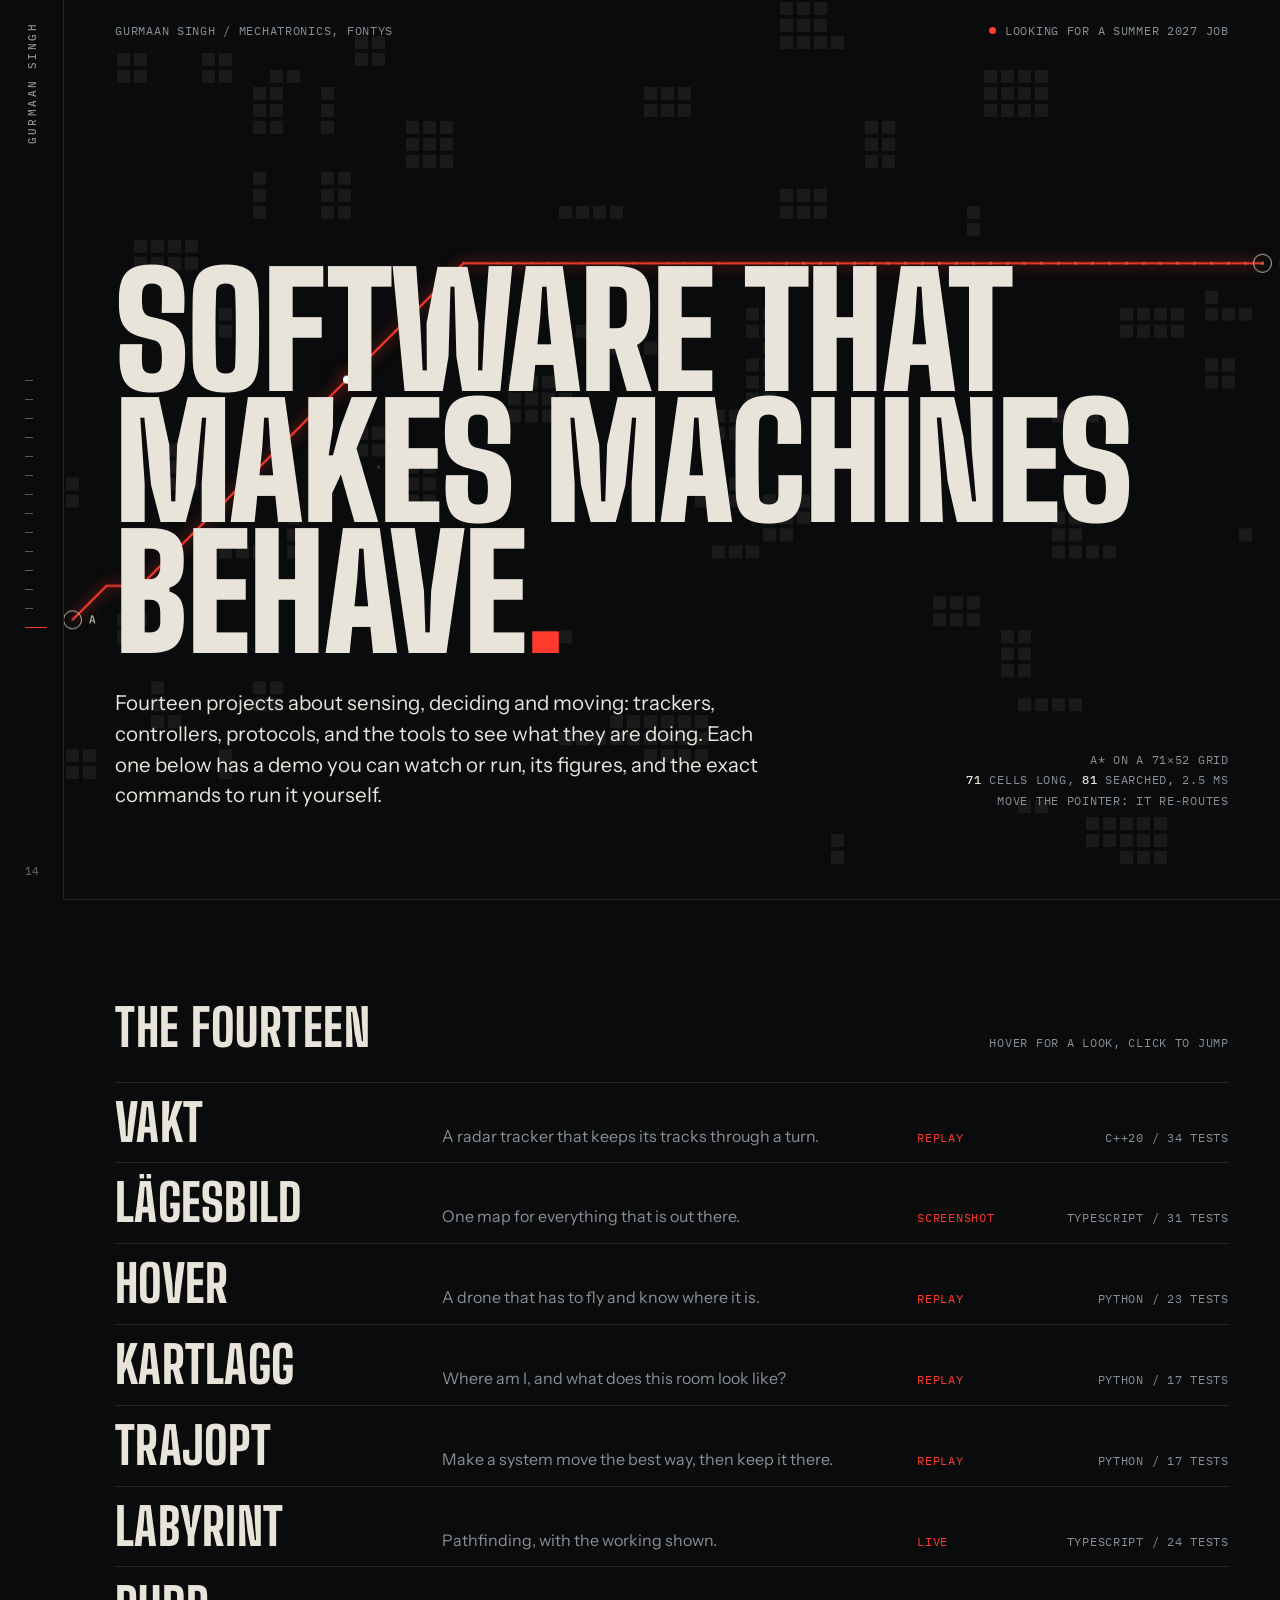
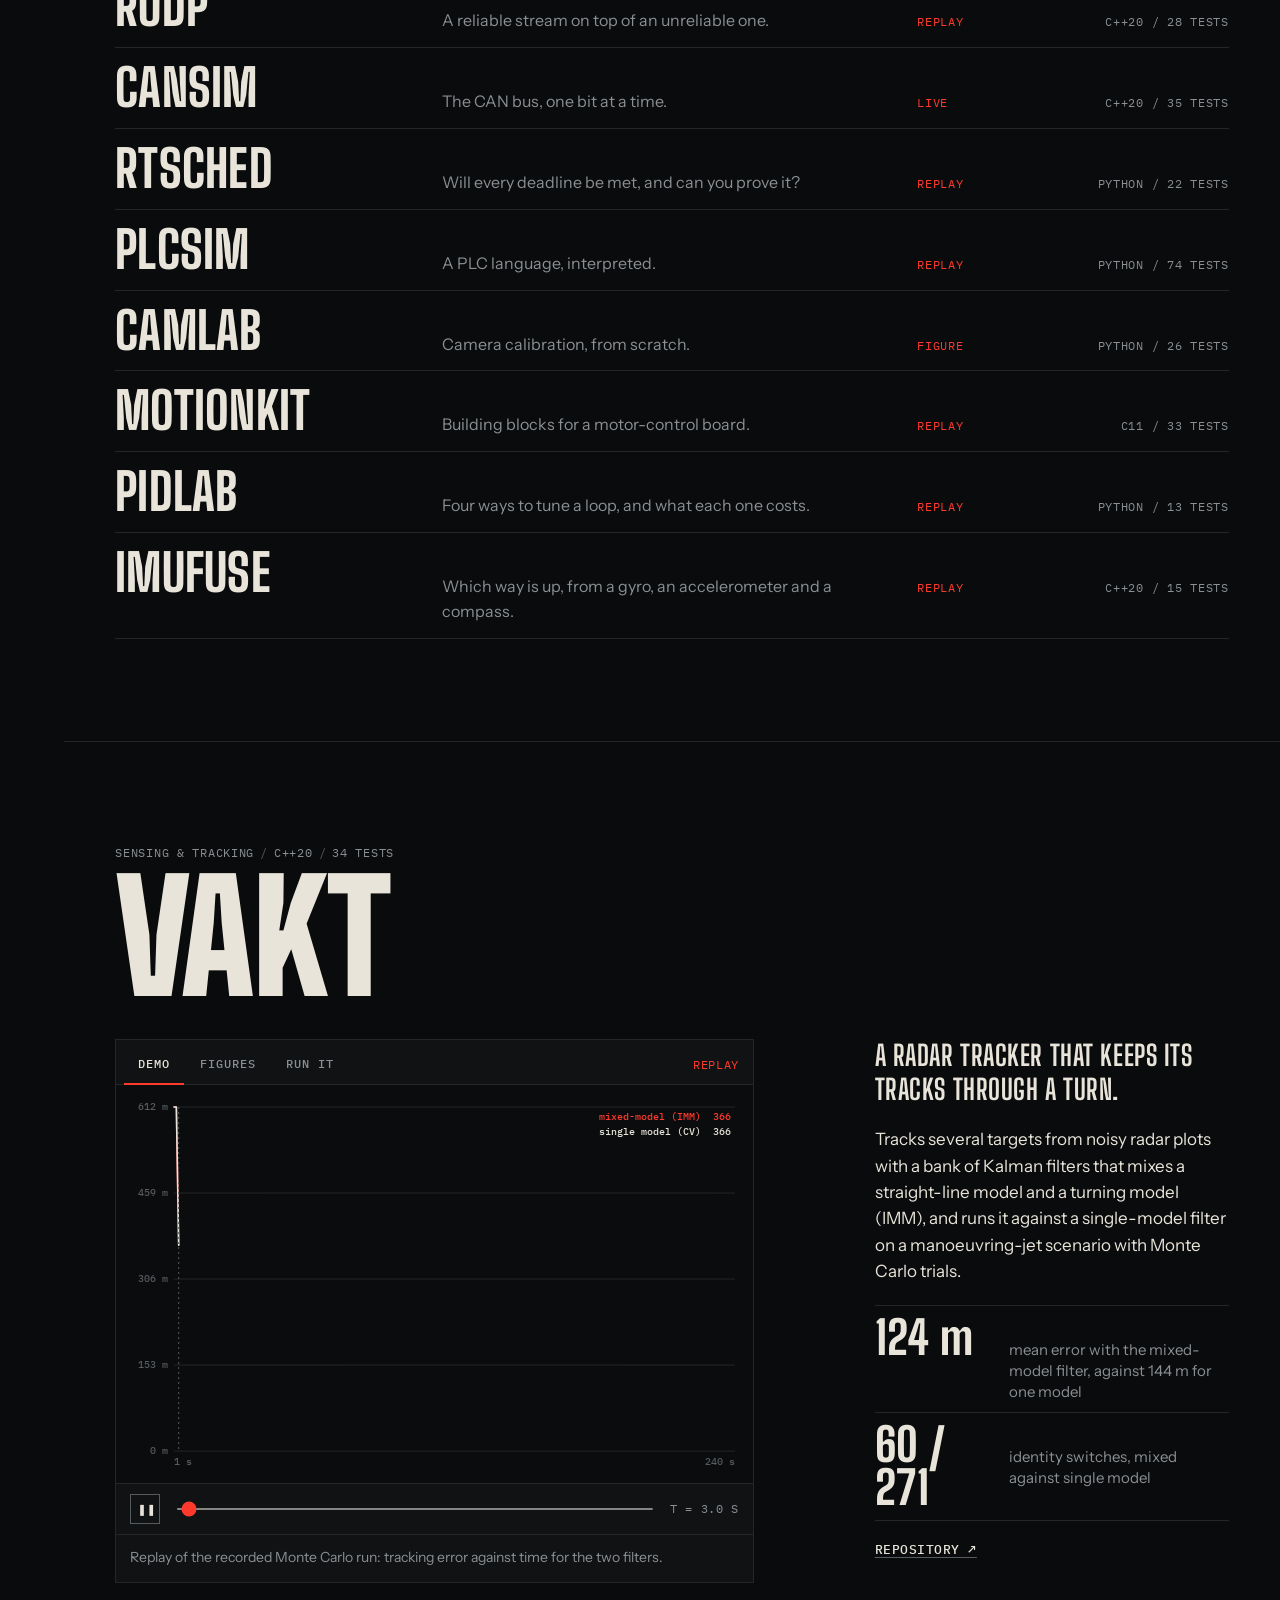
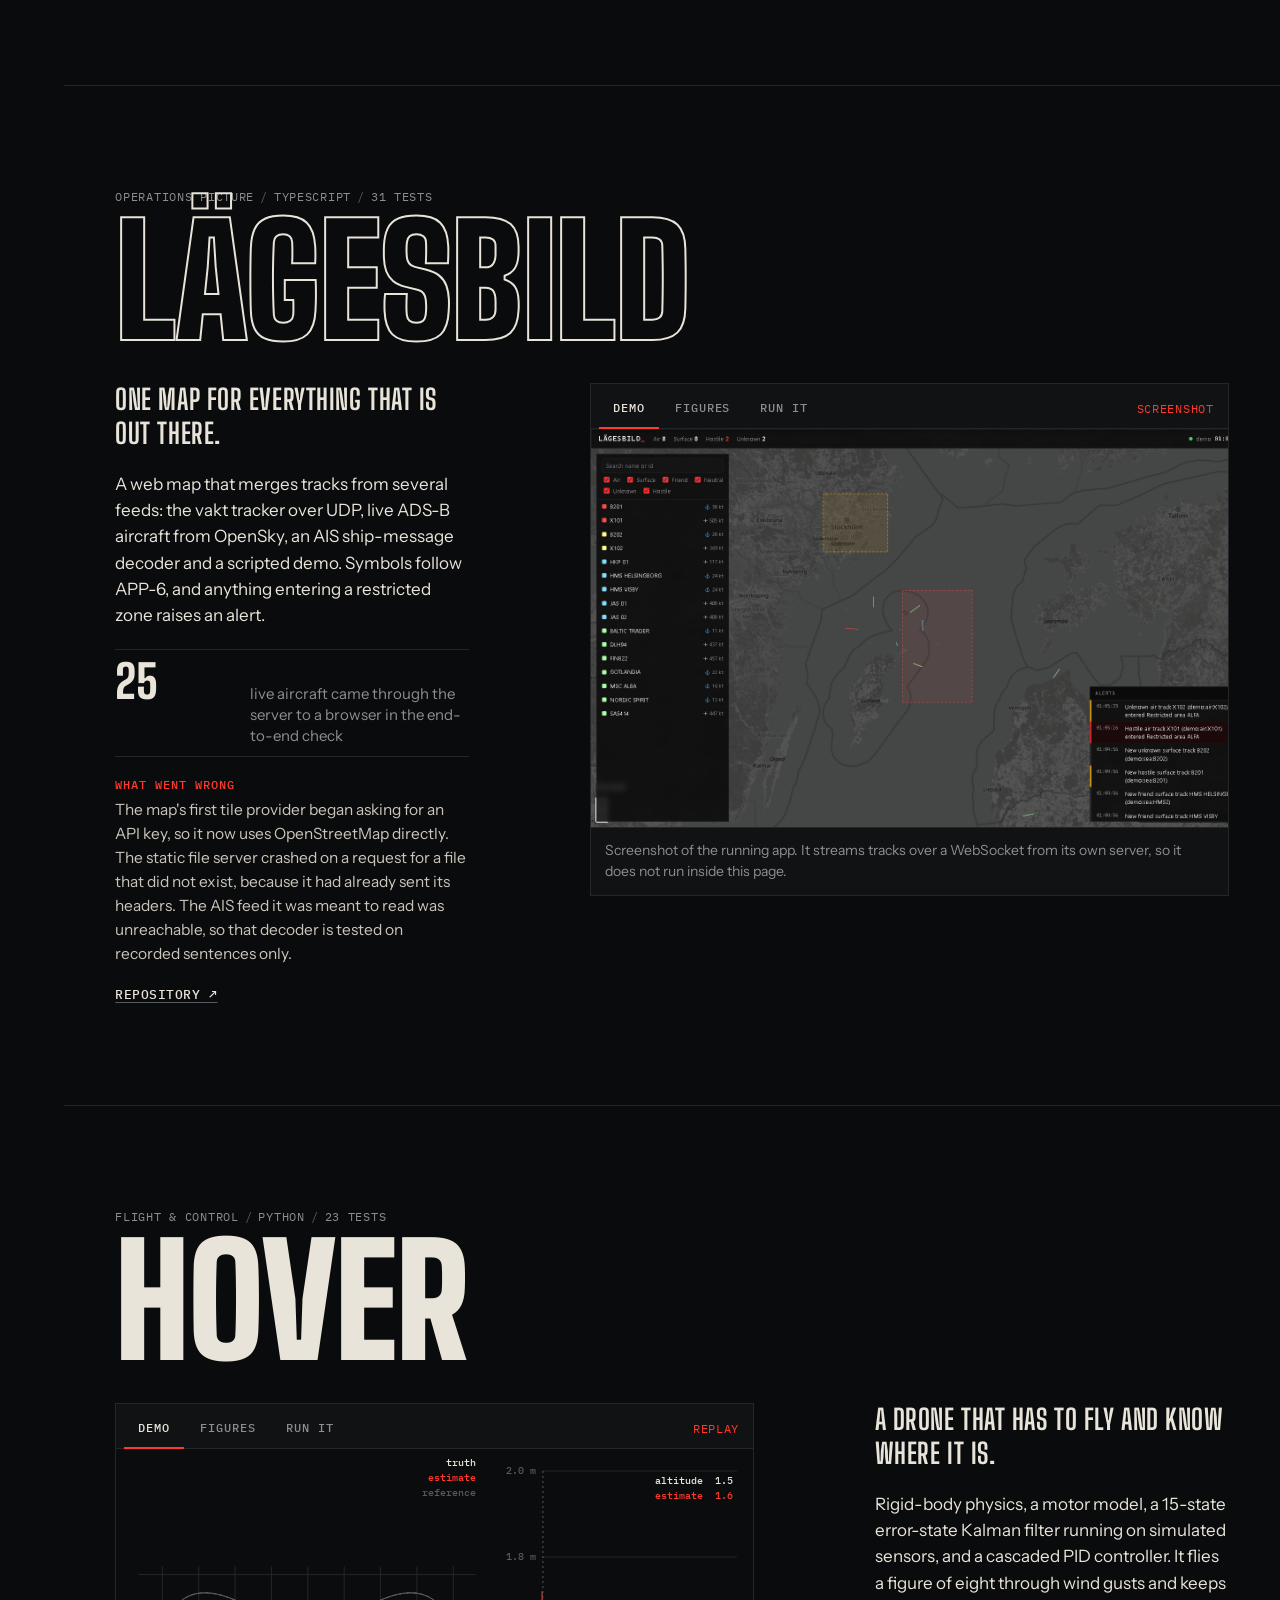
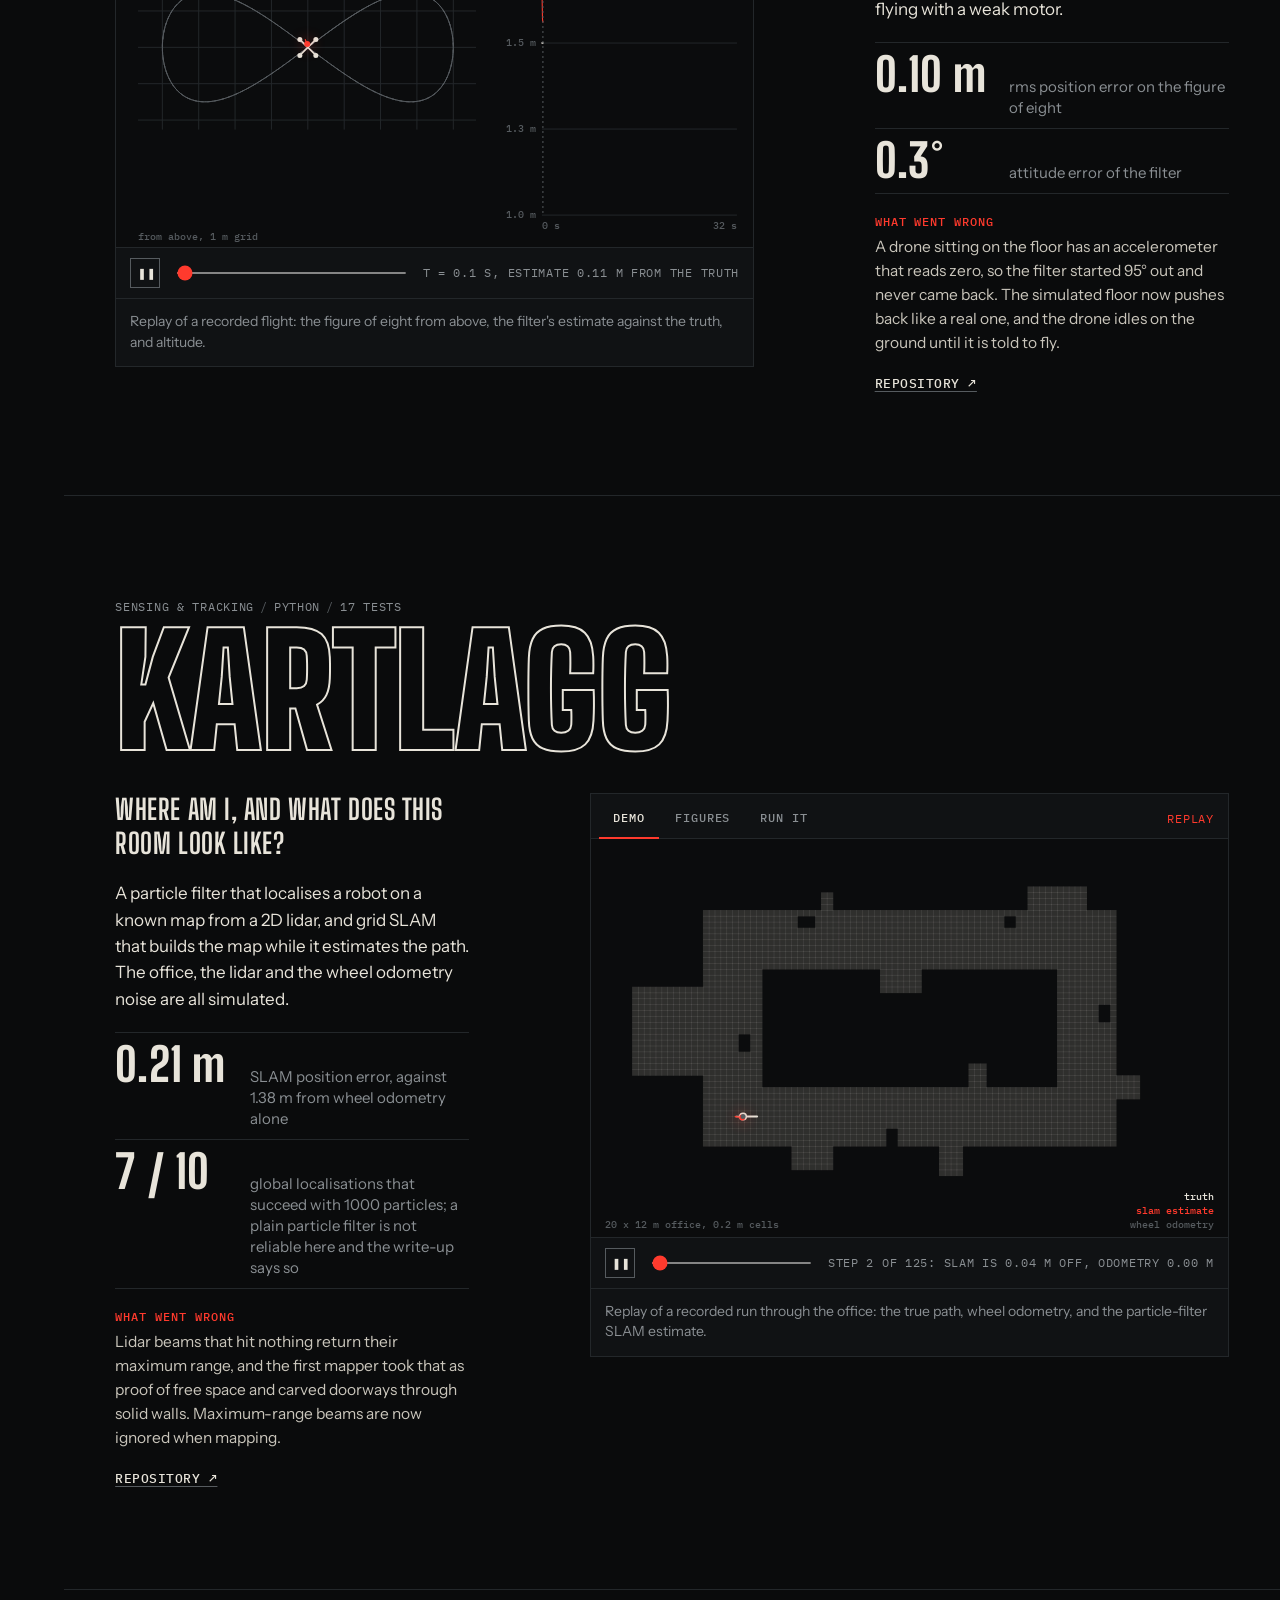
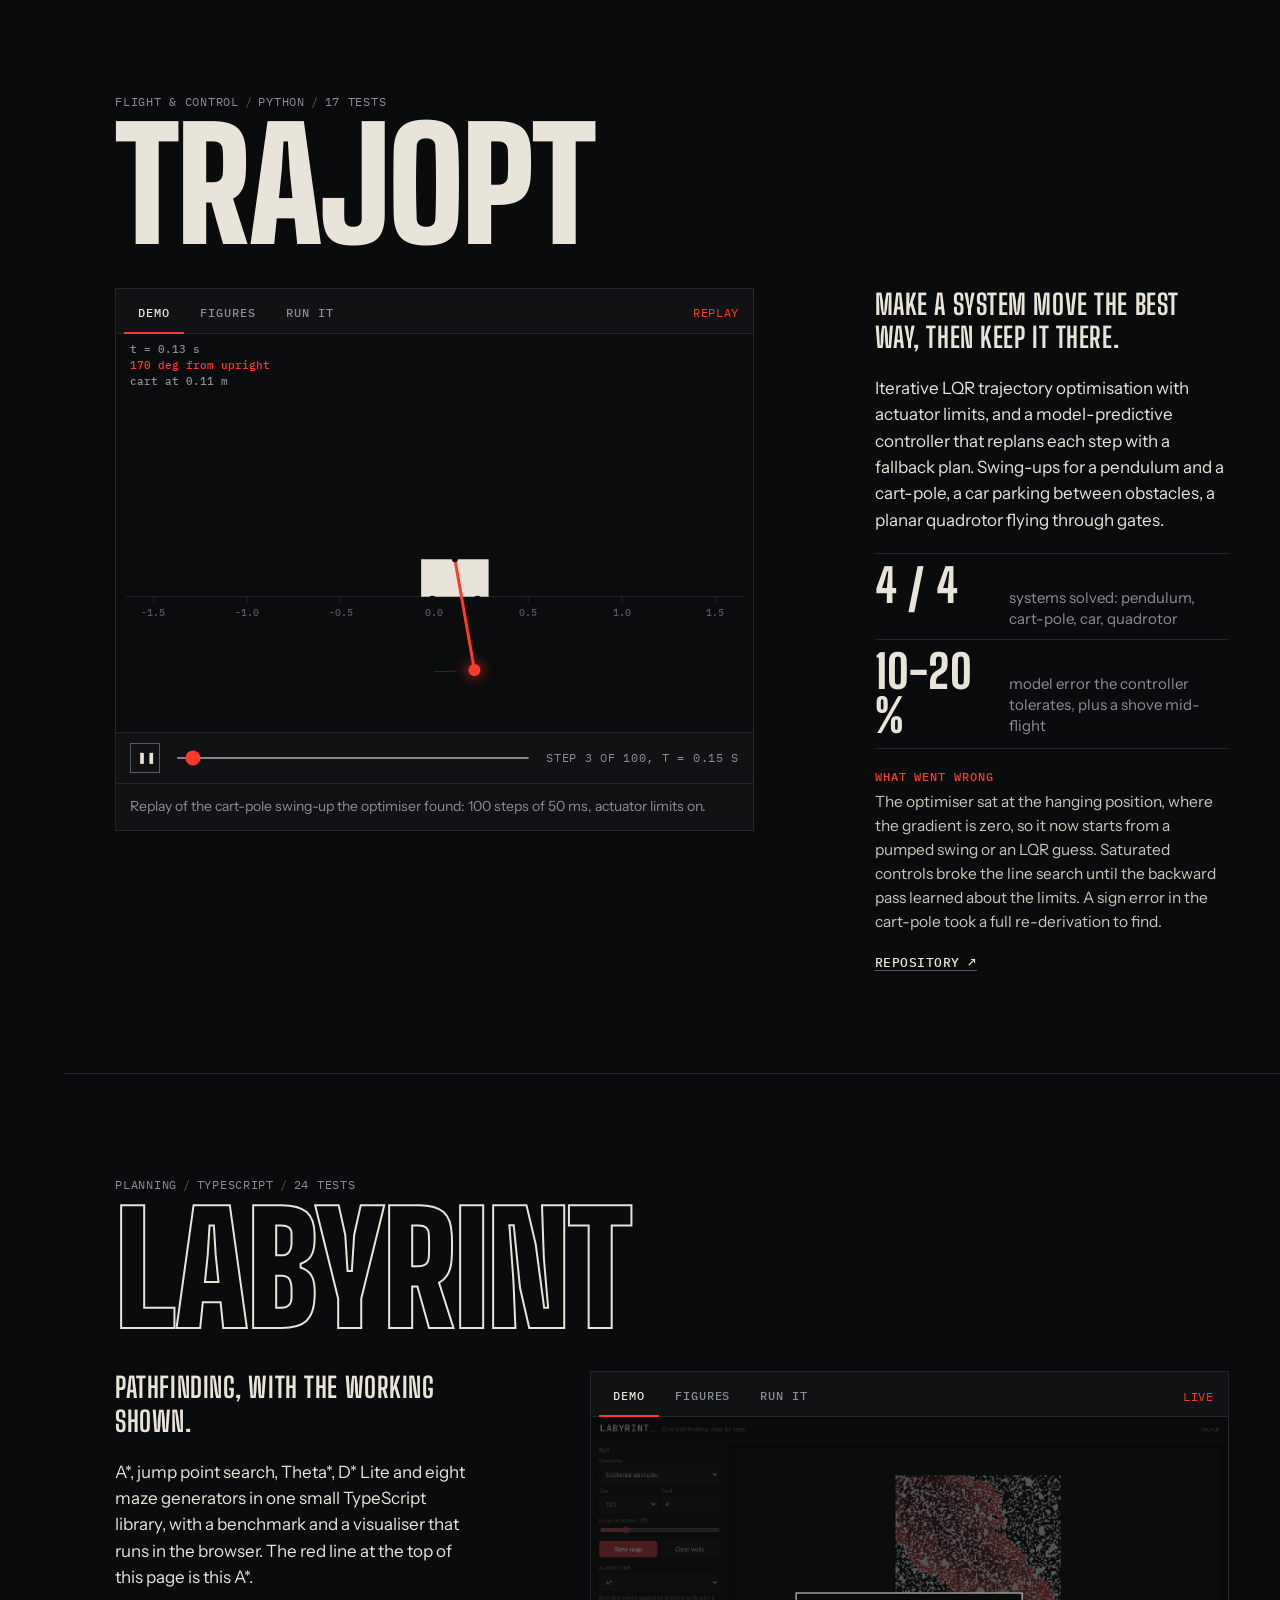
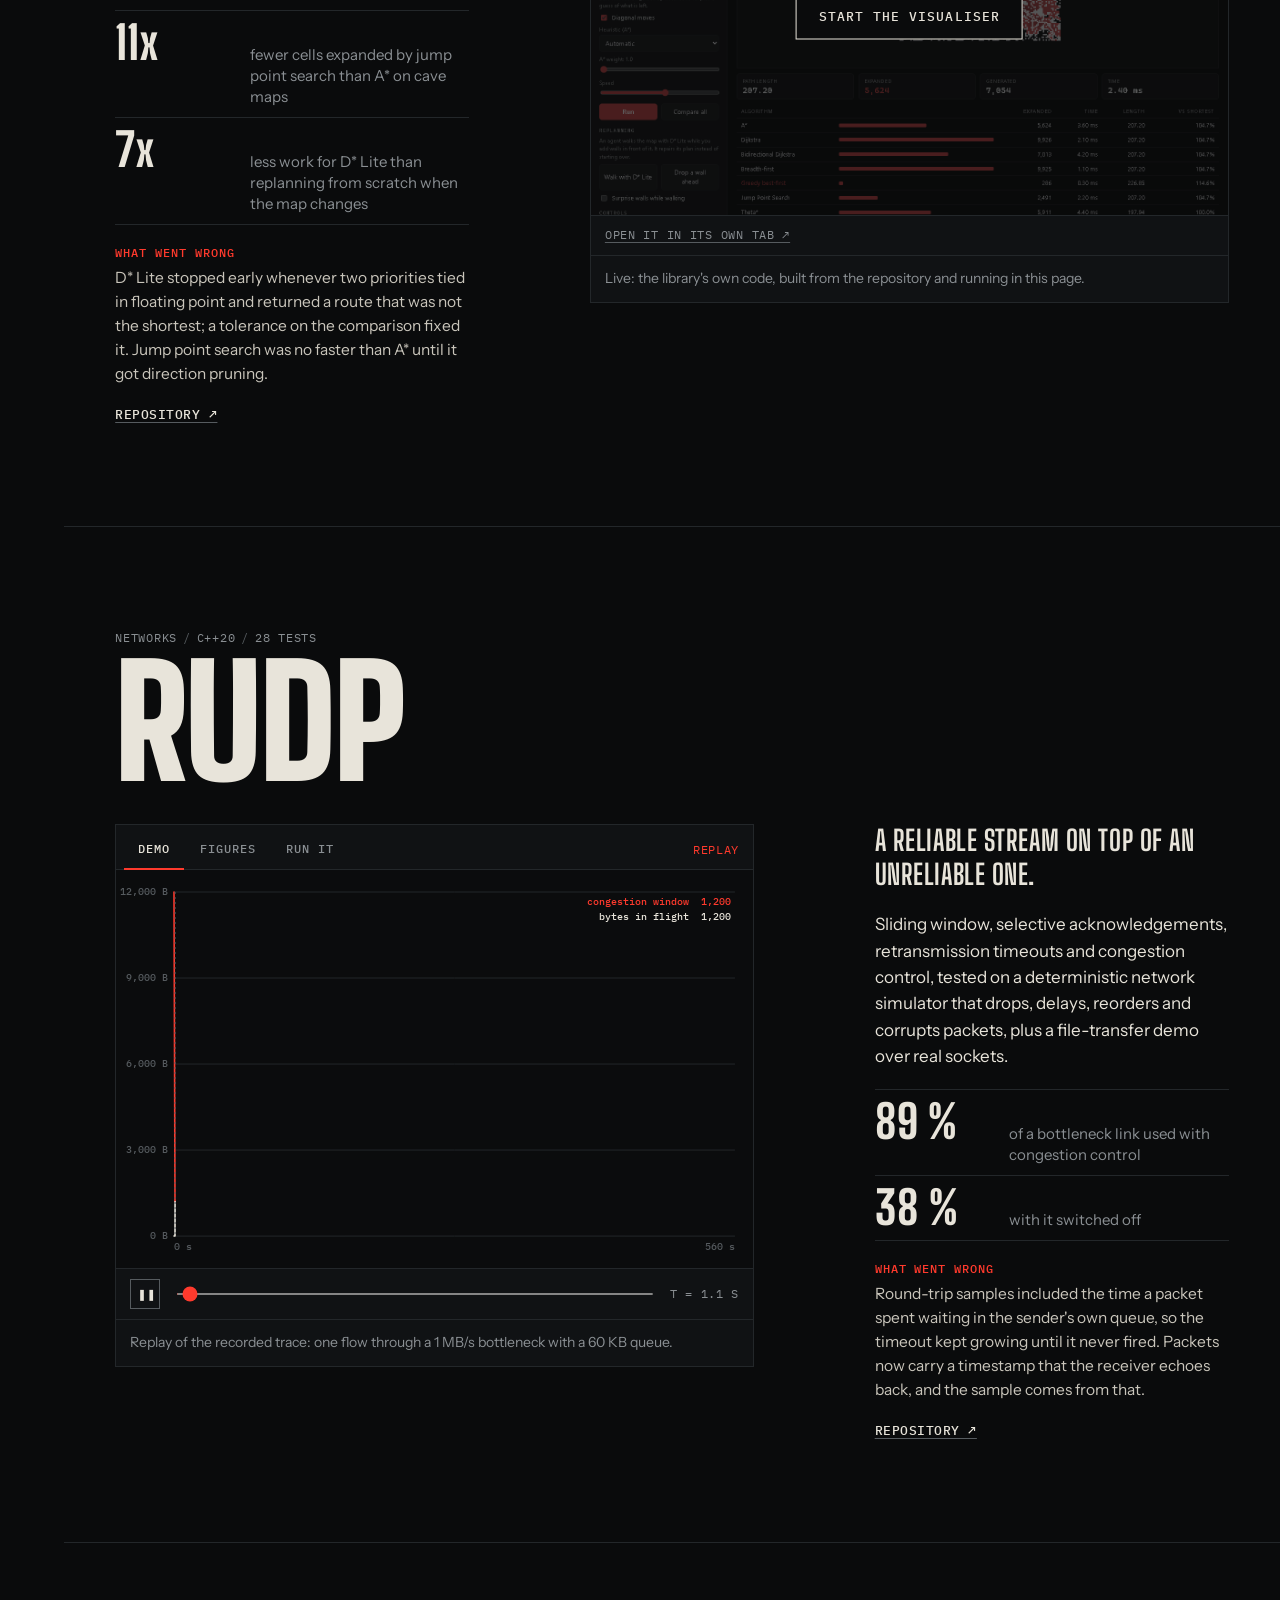
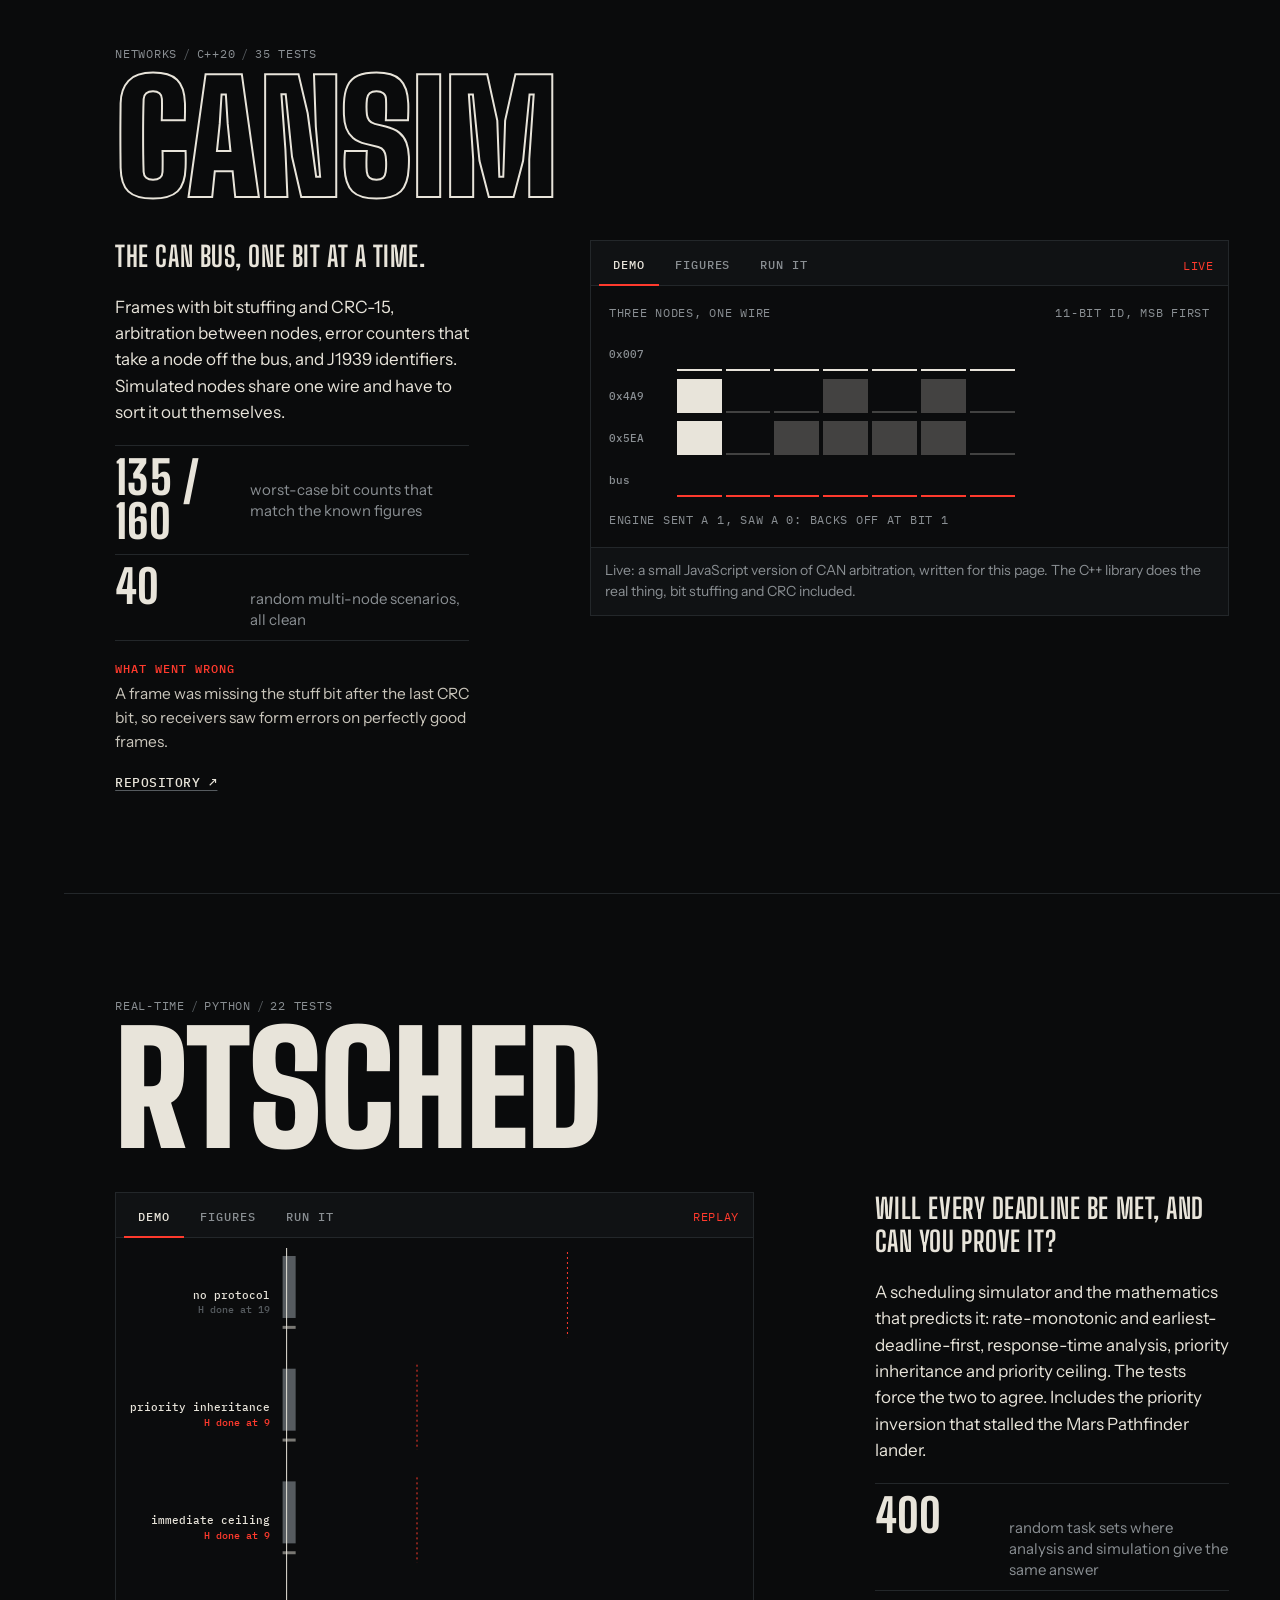
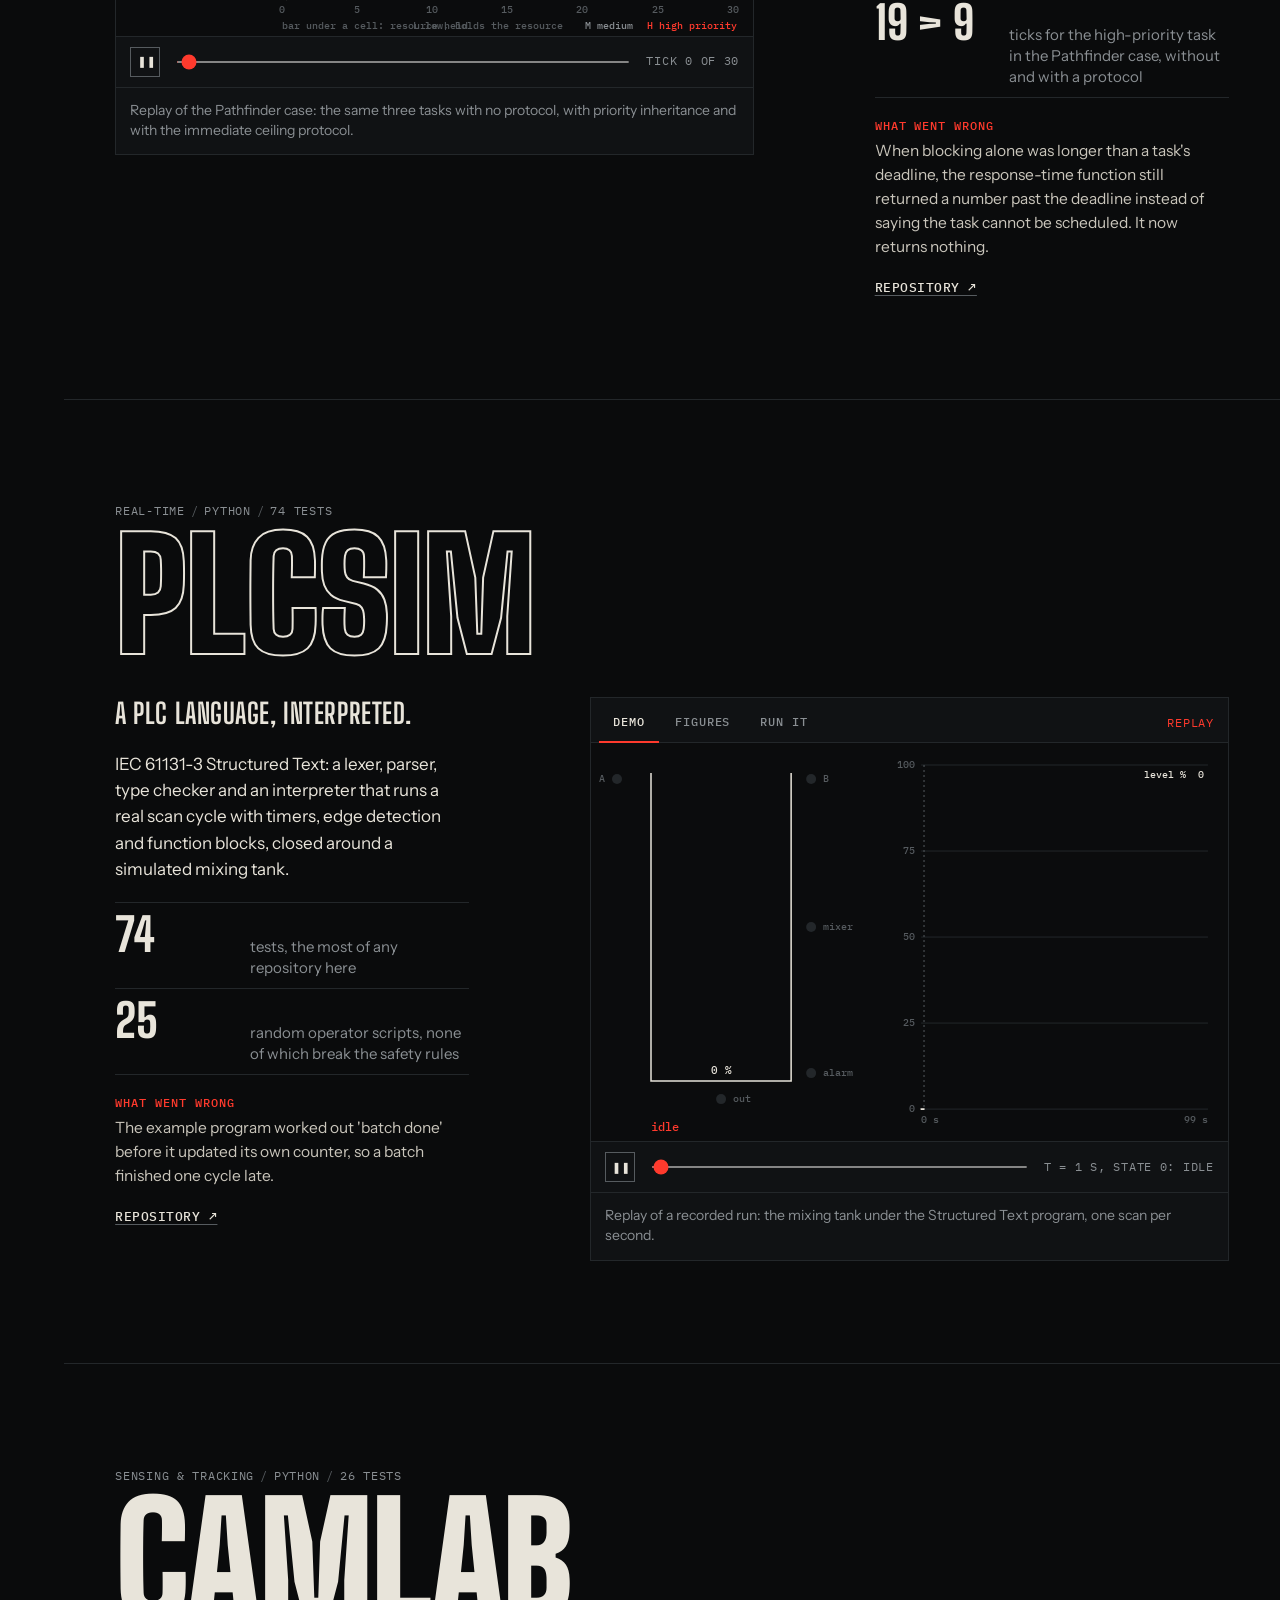
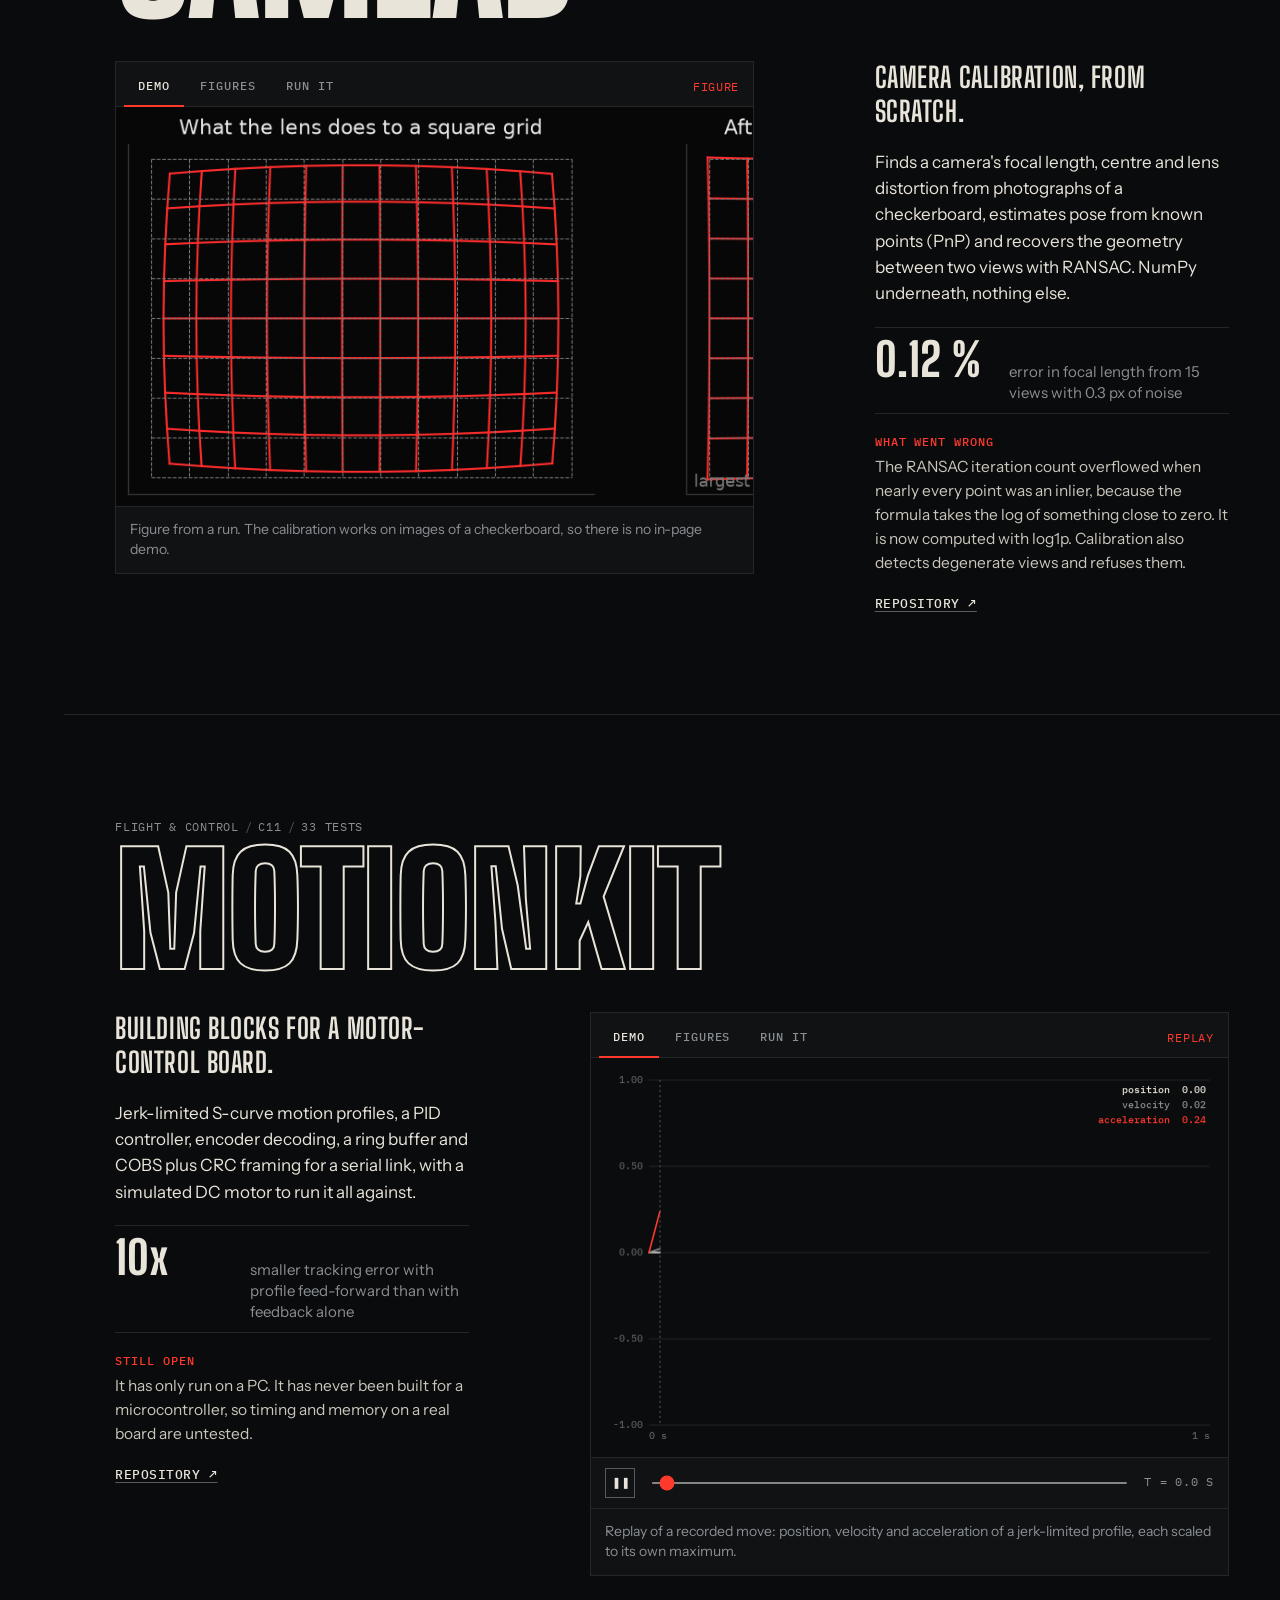
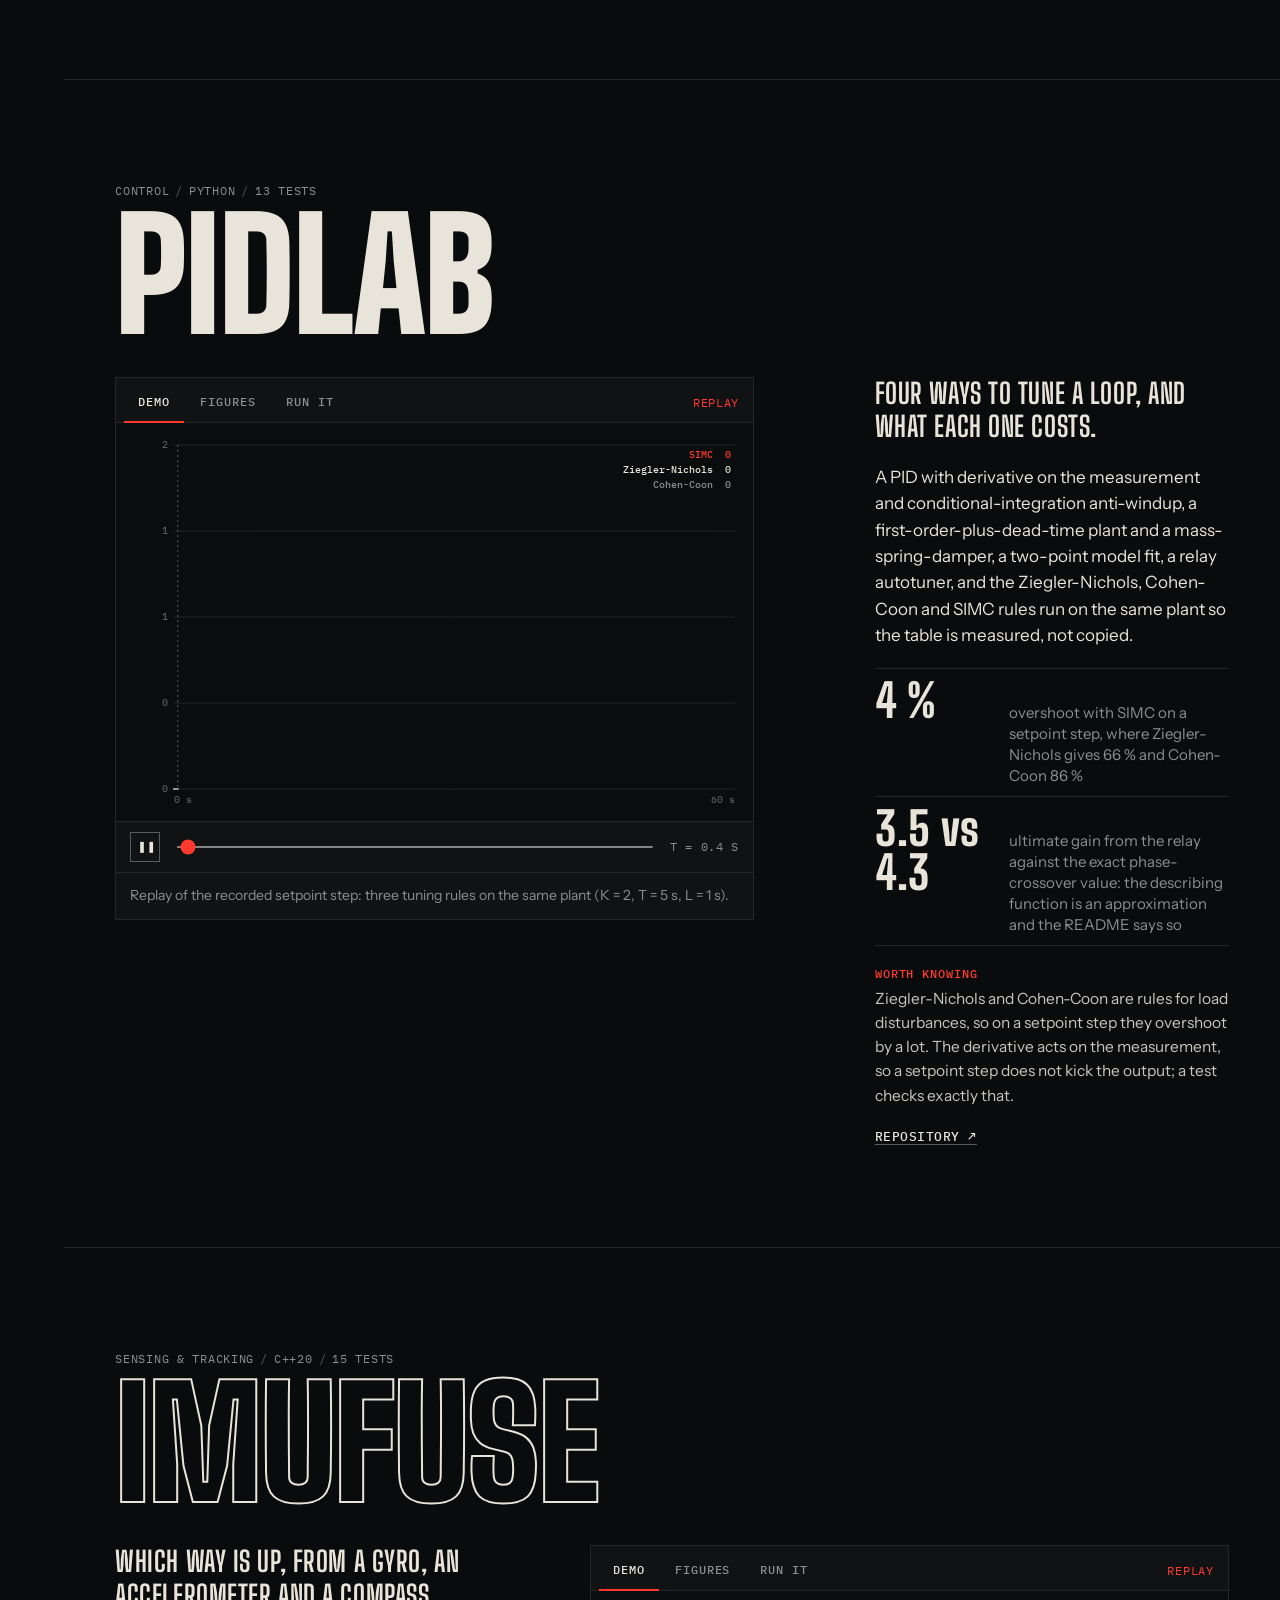
==== commit 2851f4a6: "Add pidlab and imufuse" ====
--- a/index.html
+++ b/index.html
@@ -4,7 +4,7 @@
 <meta charset="utf-8">
 <meta name="viewport" content="width=device-width, initial-scale=1">
 <title>Gurmaan Singh</title>
-<meta name="description" content="Mechatronics student. Twelve software projects about sensing, deciding and moving, each with a demo, its figures and the commands to run it.">
+<meta name="description" content="Mechatronics student. Fourteen software projects about sensing, deciding and moving, each with a demo, its figures and the commands to run it.">
 <meta name="theme-color" content="#0a0b0c">
 <link rel="preconnect" href="https://fonts.googleapis.com">
 <link rel="preconnect" href="https://fonts.gstatic.com" crossorigin>
@@ -15,8 +15,8 @@
 <a class="skip" href="#list">Skip to the projects</a>
 <nav class="rail" aria-label="Projects">
   <a class="who" href="#top">GURMAAN SINGH</a>
-  <ol><li><a href="#vakt" aria-label="vakt"><span>vakt</span></a></li><li><a href="#lagesbild" aria-label="lägesbild"><span>lägesbild</span></a></li><li><a href="#hover" aria-label="hover"><span>hover</span></a></li><li><a href="#kartlagg" aria-label="kartlagg"><span>kartlagg</span></a></li><li><a href="#trajopt" aria-label="trajopt"><span>trajopt</span></a></li><li><a href="#labyrint" aria-label="labyrint"><span>labyrint</span></a></li><li><a href="#rudp" aria-label="rudp"><span>rudp</span></a></li><li><a href="#cansim" aria-label="cansim"><span>cansim</span></a></li><li><a href="#rtsched" aria-label="rtsched"><span>rtsched</span></a></li><li><a href="#plcsim" aria-label="plcsim"><span>plcsim</span></a></li><li><a href="#camlab" aria-label="camlab"><span>camlab</span></a></li><li><a href="#motionkit" aria-label="motionkit"><span>motionkit</span></a></li></ol>
-  <span class="end">12</span>
+  <ol><li><a href="#vakt" aria-label="vakt"><span>vakt</span></a></li><li><a href="#lagesbild" aria-label="lägesbild"><span>lägesbild</span></a></li><li><a href="#hover" aria-label="hover"><span>hover</span></a></li><li><a href="#kartlagg" aria-label="kartlagg"><span>kartlagg</span></a></li><li><a href="#trajopt" aria-label="trajopt"><span>trajopt</span></a></li><li><a href="#labyrint" aria-label="labyrint"><span>labyrint</span></a></li><li><a href="#rudp" aria-label="rudp"><span>rudp</span></a></li><li><a href="#cansim" aria-label="cansim"><span>cansim</span></a></li><li><a href="#rtsched" aria-label="rtsched"><span>rtsched</span></a></li><li><a href="#plcsim" aria-label="plcsim"><span>plcsim</span></a></li><li><a href="#camlab" aria-label="camlab"><span>camlab</span></a></li><li><a href="#motionkit" aria-label="motionkit"><span>motionkit</span></a></li><li><a href="#pidlab" aria-label="pidlab"><span>pidlab</span></a></li><li><a href="#imufuse" aria-label="imufuse"><span>imufuse</span></a></li></ol>
+  <span class="end">14</span>
 </nav>
 
 <header class="hero" id="top">
@@ -24,15 +24,15 @@
   <div class="top mono"><span>Gurmaan Singh / mechatronics, Fontys</span><span class="status">Looking for a summer 2027 job</span></div>
   <h1>Software that<br>makes machines<br>behave<em>.</em></h1>
   <div class="row">
-    <p class="intro">Twelve projects about sensing, deciding and moving: trackers, controllers, protocols, and the tools to see what they are doing. Each one below has a demo you can watch or run, its figures, and the exact commands to run it yourself.</p>
+    <p class="intro">Fourteen projects about sensing, deciding and moving: trackers, controllers, protocols, and the tools to see what they are doing. Each one below has a demo you can watch or run, its figures, and the exact commands to run it yourself.</p>
     <p class="live mono" id="live"></p>
   </div>
 </header>
 
 <main>
 <section class="block" id="list">
-  <div class="sec-head"><h2>The twelve</h2><span class="mono">hover for a look, click to jump</span></div>
-  <div class="list"><a class="row-link" href="#vakt"><span class="n">vakt</span><span class="d">A radar tracker that keeps its tracks through a turn.</span><span class="t mono">Replay</span><span class="m mono">C++20 / 34 tests</span></a><a class="row-link" href="#lagesbild"><span class="n">lägesbild</span><span class="d">One map for everything that is out there.</span><span class="t mono">Screenshot</span><span class="m mono">TypeScript / 31 tests</span></a><a class="row-link" href="#hover"><span class="n">hover</span><span class="d">A drone that has to fly and know where it is.</span><span class="t mono">Replay</span><span class="m mono">Python / 23 tests</span></a><a class="row-link" href="#kartlagg"><span class="n">kartlagg</span><span class="d">Where am I, and what does this room look like?</span><span class="t mono">Replay</span><span class="m mono">Python / 17 tests</span></a><a class="row-link" href="#trajopt"><span class="n">trajopt</span><span class="d">Make a system move the best way, then keep it there.</span><span class="t mono">Replay</span><span class="m mono">Python / 17 tests</span></a><a class="row-link" href="#labyrint"><span class="n">labyrint</span><span class="d">Pathfinding, with the working shown.</span><span class="t mono">Live</span><span class="m mono">TypeScript / 24 tests</span></a><a class="row-link" href="#rudp"><span class="n">rudp</span><span class="d">A reliable stream on top of an unreliable one.</span><span class="t mono">Replay</span><span class="m mono">C++20 / 28 tests</span></a><a class="row-link" href="#cansim"><span class="n">cansim</span><span class="d">The CAN bus, one bit at a time.</span><span class="t mono">Live</span><span class="m mono">C++20 / 35 tests</span></a><a class="row-link" href="#rtsched"><span class="n">rtsched</span><span class="d">Will every deadline be met, and can you prove it?</span><span class="t mono">Replay</span><span class="m mono">Python / 22 tests</span></a><a class="row-link" href="#plcsim"><span class="n">plcsim</span><span class="d">A PLC language, interpreted.</span><span class="t mono">Replay</span><span class="m mono">Python / 74 tests</span></a><a class="row-link" href="#camlab"><span class="n">camlab</span><span class="d">Camera calibration, from scratch.</span><span class="t mono">Figure</span><span class="m mono">Python / 26 tests</span></a><a class="row-link" href="#motionkit"><span class="n">motionkit</span><span class="d">Building blocks for a motor-control board.</span><span class="t mono">Replay</span><span class="m mono">C11 / 33 tests</span></a></div>
+  <div class="sec-head"><h2>The fourteen</h2><span class="mono">hover for a look, click to jump</span></div>
+  <div class="list"><a class="row-link" href="#vakt"><span class="n">vakt</span><span class="d">A radar tracker that keeps its tracks through a turn.</span><span class="t mono">Replay</span><span class="m mono">C++20 / 34 tests</span></a><a class="row-link" href="#lagesbild"><span class="n">lägesbild</span><span class="d">One map for everything that is out there.</span><span class="t mono">Screenshot</span><span class="m mono">TypeScript / 31 tests</span></a><a class="row-link" href="#hover"><span class="n">hover</span><span class="d">A drone that has to fly and know where it is.</span><span class="t mono">Replay</span><span class="m mono">Python / 23 tests</span></a><a class="row-link" href="#kartlagg"><span class="n">kartlagg</span><span class="d">Where am I, and what does this room look like?</span><span class="t mono">Replay</span><span class="m mono">Python / 17 tests</span></a><a class="row-link" href="#trajopt"><span class="n">trajopt</span><span class="d">Make a system move the best way, then keep it there.</span><span class="t mono">Replay</span><span class="m mono">Python / 17 tests</span></a><a class="row-link" href="#labyrint"><span class="n">labyrint</span><span class="d">Pathfinding, with the working shown.</span><span class="t mono">Live</span><span class="m mono">TypeScript / 24 tests</span></a><a class="row-link" href="#rudp"><span class="n">rudp</span><span class="d">A reliable stream on top of an unreliable one.</span><span class="t mono">Replay</span><span class="m mono">C++20 / 28 tests</span></a><a class="row-link" href="#cansim"><span class="n">cansim</span><span class="d">The CAN bus, one bit at a time.</span><span class="t mono">Live</span><span class="m mono">C++20 / 35 tests</span></a><a class="row-link" href="#rtsched"><span class="n">rtsched</span><span class="d">Will every deadline be met, and can you prove it?</span><span class="t mono">Replay</span><span class="m mono">Python / 22 tests</span></a><a class="row-link" href="#plcsim"><span class="n">plcsim</span><span class="d">A PLC language, interpreted.</span><span class="t mono">Replay</span><span class="m mono">Python / 74 tests</span></a><a class="row-link" href="#camlab"><span class="n">camlab</span><span class="d">Camera calibration, from scratch.</span><span class="t mono">Figure</span><span class="m mono">Python / 26 tests</span></a><a class="row-link" href="#motionkit"><span class="n">motionkit</span><span class="d">Building blocks for a motor-control board.</span><span class="t mono">Replay</span><span class="m mono">C11 / 33 tests</span></a><a class="row-link" href="#pidlab"><span class="n">pidlab</span><span class="d">Four ways to tune a loop, and what each one costs.</span><span class="t mono">Replay</span><span class="m mono">Python / 13 tests</span></a><a class="row-link" href="#imufuse"><span class="n">imufuse</span><span class="d">Which way is up, from a gyro, an accelerometer and a compass.</span><span class="t mono">Replay</span><span class="m mono">C++20 / 15 tests</span></a></div>
 </section>
 
 <article class="entry s-l" id="vakt">
@@ -120,6 +120,21 @@
 ctest --test-dir build -C Release</code></pre><button type="button" class="copy-btn">Copy</button></div></div>
   <div class="copy"><p class="lead">Building blocks for a motor-control board.</p><p>Jerk-limited S-curve motion profiles, a PID controller, encoder decoding, a ring buffer and COBS plus CRC framing for a serial link, with a simulated DC motor to run it all against.</p><dl class="nums"><div><dt>10x</dt><dd>smaller tracking error with profile feed-forward than with feedback alone</dd></div></dl><aside class="note"><h3>Still open</h3><p>It has only run on a PC. It has never been built for a microcontroller, so timing and memory on a real board are untested.</p></aside><p class="links"><a href="https://github.com/gurmaan-singh/motionkit">Repository &#8599;</a></p></div>
 </article>
+<article class="entry s-l" id="pidlab">
+  <header class="eh"><p class="kind mono">Control<i>/</i>Python<i>/</i>13 tests</p><h2>pidlab</h2></header>
+  <div class="stage" data-demo="replay" data-player="lines" data-data="pidlab"><script type="application/json" class="opts">{"x": "t", "xunit": "s", "yunit": "", "dur": 15, "series": [["simc", "SIMC", "red"], ["zn", "Ziegler-Nichols", "bone"], ["cc", "Cohen-Coon", "dim"]]}</script><div class="tabs" role="tablist"><button type="button" class="on" data-tab="demo">Demo</button><button type="button" data-tab="figs">Figures</button><button type="button" data-tab="run">Run it</button><span class="tag mono">Replay</span></div><div class="pane on" data-pane="demo"><div class="view"><canvas class="cv" aria-label="pidlab replay"></canvas></div><div class="ctl"><button class="play" type="button" aria-label="Play or pause">&#9654;</button><input class="scrub" type="range" min="0" max="1000" value="0" aria-label="Position in the run"><span class="tnow mono"></span></div><p class="cap">Replay of the recorded setpoint step: three tuning rules on the same plant (K = 2, T = 5 s, L = 1 s).</p></div><div class="pane figs" data-pane="figs"><figure><img src="assets/fig/pidlab-tunings.png" width="1040" height="520" loading="lazy" alt="Setpoint step on K = 2, T = 5 s, L = 1 s with four tuning rules."><figcaption>Setpoint step on K = 2, T = 5 s, L = 1 s with four tuning rules.</figcaption></figure><figure><img src="assets/fig/pidlab-relay.png" width="1040" height="520" loading="lazy" alt="Relay feedback: the limit cycle gives the ultimate gain and period."><figcaption>Relay feedback: the limit cycle gives the ultimate gain and period.</figcaption></figure><figure><img src="assets/fig/pidlab-disturbance.png" width="1040" height="468" loading="lazy" alt="A load disturbance at 40 s: the aggressive rule recovers faster, as it was designed to."><figcaption>A load disturbance at 40 s: the aggressive rule recovers faster, as it was designed to.</figcaption></figure></div><div class="pane run" data-pane="run"><p class="needs">Python 3.10 or newer. NumPy; Matplotlib only for the figures.</p><pre><code>pip install -e .[dev]
+pytest
+python scripts/make_figures.py</code></pre><button type="button" class="copy-btn">Copy</button></div></div>
+  <div class="copy"><p class="lead">Four ways to tune a loop, and what each one costs.</p><p>A PID with derivative on the measurement and conditional-integration anti-windup, a first-order-plus-dead-time plant and a mass-spring-damper, a two-point model fit, a relay autotuner, and the Ziegler-Nichols, Cohen-Coon and SIMC rules run on the same plant so the table is measured, not copied.</p><dl class="nums"><div><dt>4 %</dt><dd>overshoot with SIMC on a setpoint step, where Ziegler-Nichols gives 66 % and Cohen-Coon 86 %</dd></div><div><dt>3.5 vs 4.3</dt><dd>ultimate gain from the relay against the exact phase-crossover value: the describing function is an approximation and the README says so</dd></div></dl><aside class="note"><h3>Worth knowing</h3><p>Ziegler-Nichols and Cohen-Coon are rules for load disturbances, so on a setpoint step they overshoot by a lot. The derivative acts on the measurement, so a setpoint step does not kick the output; a test checks exactly that.</p></aside><p class="links"><a href="https://github.com/gurmaan-singh/pidlab">Repository &#8599;</a></p></div>
+</article>
+<article class="entry s-r" id="imufuse">
+  <header class="eh"><p class="kind mono">Sensing &amp; tracking<i>/</i>C++20<i>/</i>15 tests</p><h2>imufuse</h2></header>
+  <div class="stage" data-demo="replay" data-player="lines" data-data="imufuse"><script type="application/json" class="opts">{"x": "t", "xunit": "s", "yunit": "\u00b0", "dur": 20, "series": [["ekf", "multiplicative EKF", "red"], ["mahony", "Mahony", "bone"], ["complementary", "complementary", "dim"]]}</script><div class="tabs" role="tablist"><button type="button" class="on" data-tab="demo">Demo</button><button type="button" data-tab="figs">Figures</button><button type="button" data-tab="run">Run it</button><span class="tag mono">Replay</span></div><div class="pane on" data-pane="demo"><div class="view"><canvas class="cv" aria-label="imufuse replay"></canvas></div><div class="ctl"><button class="play" type="button" aria-label="Play or pause">&#9654;</button><input class="scrub" type="range" min="0" max="1000" value="0" aria-label="Position in the run"><span class="tnow mono"></span></div><p class="cap">Replay of the recorded run: attitude error of the three filters, starting 60° off, on the same flight.</p></div><div class="pane figs" data-pane="figs"><figure><img src="assets/fig/imufuse-errors.png" width="1170" height="468" loading="lazy" alt="All three filters start 60° off. Left: the first 8 s. Right: the steady state with a 0.027 rad/s gyro bias."><figcaption>All three filters start 60° off. Left: the first 8 s. Right: the steady state with a 0.027 rad/s gyro bias.</figcaption></figure><figure><img src="assets/fig/imufuse-no-mag.png" width="1170" height="442" loading="lazy" alt="Magnetometer switched off: the EKF keeps its tilt to 0.09° but its heading has nothing to observe it."><figcaption>Magnetometer switched off: the EKF keeps its tilt to 0.09° but its heading has nothing to observe it.</figcaption></figure></div><div class="pane run" data-pane="run"><p class="needs">CMake 3.24 or newer and a C++20 compiler (MSVC 2022, GCC 12 or Clang 15).</p><pre><code>cmake -S . -B build
+cmake --build build --config Release
+ctest --test-dir build -C Release
+build/Release/imufuse_sim --csv out/errors.csv</code></pre><button type="button" class="copy-btn">Copy</button></div></div>
+  <div class="copy"><p class="lead">Which way is up, from a gyro, an accelerometer and a compass.</p><p>Three attitude filters with one interface: a complementary filter on Euler angles, Mahony&#x27;s PI feedback, and a multiplicative EKF with a gyro-bias state. Header-only, no dependencies, scored on the same synthetic flight with noise and a biased gyro.</p><dl class="nums"><div><dt>0.13°</dt><dd>RMS attitude error of the EKF on the flight; the complementary filter gives 0.52°, Mahony 1.09°</dd></div><div><dt>0.0001</dt><dd>rad/s of gyro-bias error left by the EKF, from a true bias of 0.027</dd></div></dl><aside class="note"><h3>What went wrong</h3><p>Splitting the error into tilt and heading by subtracting Euler angles reported a 7° tilt error for a filter that was 0.13° off: roll wraps and pitch near 90° makes the angles jump. The split now compares the two up vectors in the body frame instead.</p></aside><p class="links"><a href="https://github.com/gurmaan-singh/imufuse">Repository &#8599;</a></p></div>
+</article>
 
 <section class="block">
   <div class="how">
@@ -128,7 +143,7 @@
       <li><b>Numbers come from a run</b><span>Every figure in a README was measured with a fixed seed. Where I could not measure it, I took the claim out. The replays on this page are recorded runs, not animations drawn to look right.</span></li>
       <li><b>The bugs are written down</b><span>Most repositories have a design note that says how the thing works and what went wrong on the way. The notes above are short versions.</span></li>
       <li><b>Limits sit next to results</b><span>What a project does not do, and what I have not tested, is listed in its README under Limits.</span></li>
-      <li><b>Small enough to read</b><span>The largest is about 2,500 lines of source, the smallest under 500. Each has its own tests: 364 across the twelve.</span></li>
+      <li><b>Small enough to read</b><span>The largest is about 2,500 lines of source, the smallest under 500. Each has its own tests: 392 across the fourteen.</span></li>
     </ul>
   </div>
 </section>
@@ -144,8 +159,10 @@
 <img id="peek" alt="">
 <script type="application/json" id="run-cartpole">{"x":[[0.0,0.0,0.0,0.0],[0.015,0.0248,0.5987,0.9864],[0.0597,0.0975,1.1884,1.907],[0.1334,0.2133,1.7546,2.6941],[0.2345,0.3635,2.279,3.2738],[0.3443,0.5119,2.1114,2.6459],[0.4339,0.6104,1.4803,1.3017],[0.4927,0.6427,0.871,-0.0065],[0.521,0.6099,0.2617,-1.3027],[0.5185,0.5122,-0.3692,-2.6101],[0.4836,0.3488,-1.0298,-3.9218],[0.4154,0.1213,-1.694,-5.1465],[0.3154,-0.1607,-2.2839,-6.0613],[0.1897,-0.4755,-2.7167,-6.4345],[0.0463,-0.7951,-3.001,-6.2741],[-0.1094,-1.0973,-3.2232,-5.7722],[-0.2764,-1.3692,-3.4634,-5.0815],[-0.4408,-1.6002,-3.1294,-4.1775],[-0.5833,-1.79,-2.5804,-3.4472],[-0.6996,-1.9477,-2.0744,-2.8866],[-0.7912,-2.081,-1.5914,-2.4709],[-0.8589,-2.1969,-1.1179,-2.1864],[-0.9029,-2.3018,-0.6448,-2.0264],[-0.9232,-2.4016,-0.1653,-1.9901],[-0.9206,-2.5012,0.2733,-2.0148],[-0.8996,-2.5999,0.5686,-1.95],[-0.8666,-2.6936,0.7523,-1.8146],[-0.8265,-2.7795,0.8536,-1.6323],[-0.7827,-2.8557,0.897,-1.4273],[-0.7378,-2.9215,0.9018,-1.219],[-0.6932,-2.9773,0.8818,-1.0205],[-0.65,-3.0236,0.8461,-0.8386],[-0.6089,-3.0613,0.8006,-0.6758],[-0.5702,-3.0913,0.7488,-0.5313],[-0.5341,-3.1146,0.6929,-0.4028],[-0.501,-3.1317,0.6343,-0.2871],[-0.4708,-3.1434,0.5735,-0.1807],[-0.4437,-3.1498,0.5111,-0.0799],[-0.4197,-3.1514,0.4472,0.019],[-0.399,-3.1479,0.3822,0.1198],[-0.3815,-3.1393,0.3162,0.2264],[-0.3674,-3.1251,0.2493,0.3425],[-0.3566,-3.1048,0.182,0.4721],[-0.3491,-3.0777,0.1152,0.619],[-0.345,-3.0427,0.0501,0.7865],[-0.344,-2.9988,-0.0106,0.9767],[-0.3458,-2.9448,-0.0627,1.1897],[-0.3498,-2.8798,-0.0991,1.4218],[-0.355,-2.8029,-0.1093,1.6646],[-0.3596,-2.714,-0.0781,1.9047],[-0.3612,-2.6136,0.0138,2.1252],[-0.3562,-2.503,0.1878,2.3121],[-0.3399,-2.3841,0.4639,2.4623],[-0.3069,-2.2583,0.8545,2.5922],[-0.252,-2.1252,1.3407,2.7601],[-0.1727,-1.9799,1.8323,3.0765],[-0.0685,-1.815,2.3432,3.545],[0.0584,-1.6214,2.7403,4.2188],[0.1928,-1.3912,2.6487,4.9832],[0.3188,-1.1263,2.3985,5.5854],[0.433,-0.8358,2.1651,5.9939],[0.5344,-0.5323,1.8787,6.0816],[0.6186,-0.2358,1.4647,5.6906],[0.6785,0.0283,0.9084,4.8027],[0.7081,0.2393,0.2721,3.6024],[0.7055,0.3869,-0.3763,2.294],[0.6708,0.4686,-1.0092,0.9786],[0.6048,0.485,-1.6306,-0.321],[0.5077,0.4367,-2.256,-1.6105],[0.3789,0.3241,-2.8969,-2.8864],[0.2178,0.1491,-3.5449,-4.0965],[0.0286,-0.0762,-4.0137,-4.8661],[-0.1676,-0.3079,-3.8247,-4.3577],[-0.3421,-0.4914,-3.1562,-2.9792],[-0.4838,-0.6063,-2.5183,-1.6241],[-0.5944,-0.6545,-1.907,-0.3101],[-0.6746,-0.6377,-1.3015,0.985],[-0.7242,-0.5559,-0.6787,2.2881],[-0.7419,-0.4086,-0.0248,3.6057],[-0.7264,-0.196,0.6461,4.877],[-0.6781,0.0753,1.2684,5.9111],[-0.602,0.3866,1.7483,6.4464],[-0.5061,0.7102,2.0632,6.4111],[-0.3971,1.0211,2.2891,5.9763],[-0.2772,1.3042,2.5153,5.3221],[-0.1447,1.551,2.796,4.5317],[-0.0149,1.7571,2.4069,3.7346],[0.0923,1.9285,1.8873,3.1505],[0.1743,2.0748,1.3947,2.7255],[0.232,2.2035,0.9133,2.4458],[0.2656,2.3217,0.4322,2.3067],[0.2751,2.4365,-0.0572,2.3106],[0.2634,2.5504,-0.4104,2.2655],[0.2371,2.6605,-0.6418,2.1597],[0.2018,2.7642,-0.7743,2.0016],[0.1617,2.859,-0.8283,1.805],[0.1206,2.9432,-0.8185,1.5798],[0.0814,3.0155,-0.7506,1.3235],[0.0472,3.0737,-0.618,1.0148],[0.0218,3.114,-0.3991,0.6052],[0.0106,3.1292,-0.0501,0.0065]],"dt":0.05}</script>
 <script type="application/json" id="run-hover">{"t":[0.0,0.08,0.15,0.23,0.3,0.38,0.46,0.53,0.61,0.68,0.76,0.84,0.91,0.99,1.06,1.14,1.22,1.29,1.37,1.44,1.52,1.6,1.67,1.75,1.82,1.9,1.98,2.05,2.13,2.2,2.28,2.36,2.43,2.51,2.58,2.66,2.74,2.81,2.89,2.96,3.04,3.12,3.19,3.27,3.34,3.42,3.5,3.57,3.65,3.72,3.8,3.88,3.95,4.03,4.1,4.18,4.26,4.33,4.41,4.48,4.56,4.64,4.71,4.79,4.86,4.94,5.02,5.09,5.17,5.24,5.32,5.4,5.47,5.55,5.62,5.7,5.78,5.85,5.93,6.0,6.08,6.16,6.23,6.31,6.38,6.46,6.54,6.61,6.69,6.76,6.84,6.92,6.99,7.07,7.14,7.22,7.3,7.37,7.45,7.52,7.6,7.68,7.75,7.83,7.9,7.98,8.06,8.13,8.21,8.28,8.36,8.44,8.51,8.59,8.66,8.74,8.82,8.89,8.97,9.04,9.12,9.2,9.27,9.35,9.42,9.5,9.58,9.65,9.73,9.8,9.88,9.96,10.03,10.11,10.18,10.26,10.34,10.41,10.49,10.56,10.64,10.72,10.79,10.87,10.94,11.02,11.1,11.17,11.25,11.32,11.4,11.48,11.55,11.63,11.7,11.78,11.86,11.93,12.01,12.08,12.16,12.24,12.31,12.39,12.46,12.54,12.62,12.69,12.77,12.84,12.92,13.0,13.07,13.15,13.22,13.3,13.38,13.45,13.53,13.6,13.68,13.76,13.83,13.91,13.98,14.06,14.14,14.21,14.29,14.36,14.44,14.52,14.59,14.67,14.74,14.82,14.9,14.97,15.05,15.12,15.2,15.28,15.35,15.43,15.5,15.58,15.66,15.73,15.81,15.88,15.96,16.04,16.11,16.19,16.26,16.34,16.42,16.49,16.57,16.64,16.72,16.8,16.87,16.95,17.02,17.1,17.18,17.25,17.33,17.4,17.48,17.56,17.63,17.71,17.78,17.86,17.94,18.01,18.09,18.16,18.24,18.32,18.39,18.47,18.54,18.62,18.7,18.77,18.85,18.92,19.0,19.08,19.15,19.23,19.3,19.38,19.46,19.53,19.61,19.68,19.76,19.84,19.91,19.99,20.06,20.14,20.22,20.29,20.37,20.44,20.52,20.6,20.67,20.75,20.82,20.9,20.98,21.05,21.13,21.2,21.28,21.36,21.43,21.51,21.58,21.66,21.74,21.81,21.89,21.96,22.04,22.12,22.19,22.27,22.34,22.42,22.5,22.57,22.65,22.72,22.8,22.88,22.95,23.03,23.1,23.18,23.26,23.33,23.41,23.48,23.56,23.64,23.71,23.79,23.86,23.94,24.02,24.09,24.17,24.24,24.32,24.4,24.47,24.55,24.62,24.7,24.78,24.85,24.93,25.0,25.08,25.16,25.23,25.31,25.38,25.46,25.54,25.61,25.69,25.76,25.84,25.92,25.99,26.07,26.14,26.22,26.3,26.37,26.45,26.52,26.6,26.68,26.75,26.83,26.9,26.98,27.06,27.13,27.21,27.28,27.36,27.44,27.51,27.59,27.66,27.74,27.82,27.89,27.97,28.04,28.12,28.2,28.27,28.35,28.42,28.5,28.58,28.65,28.73,28.8,28.88,28.96,29.03,29.11,29.18,29.26,29.34,29.41,29.49,29.56,29.64,29.72,29.79,29.87,29.94,30.02,30.1,30.17,30.25,30.32,30.4,30.48,30.55,30.63,30.7,30.78,30.86,30.93,31.01,31.08,31.16,31.24,31.31,31.39,31.46,31.54,31.62,31.69,31.77,31.84,31.92,32.0],"pos":[[0.0,0.0,1.5],[0.0,-0.0,1.5],[0.001,-0.002,1.5],[0.002,-0.007,1.499],[0.002,-0.012,1.498],[0.002,-0.016,1.496],[0.002,-0.018,1.494],[0.002,-0.017,1.493],[0.005,-0.013,1.492],[0.011,-0.007,1.493],[0.022,0.005,1.494],[0.037,0.023,1.494],[0.056,0.046,1.494],[0.079,0.075,1.495],[0.105,0.108,1.496],[0.136,0.144,1.498],[0.171,0.183,1.502],[0.213,0.223,1.505],[0.262,0.266,1.509],[0.319,0.313,1.514],[0.385,0.363,1.521],[0.461,0.419,1.528],[0.546,0.48,1.535],[0.641,0.544,1.543],[0.745,0.612,1.551],[0.859,0.681,1.56],[0.982,0.752,1.569],[1.115,0.825,1.578],[1.255,0.9,1.587],[1.402,0.977,1.596],[1.555,1.055,1.606],[1.713,1.132,1.617],[1.875,1.208,1.629],[2.041,1.28,1.642],[2.21,1.346,1.655],[2.379,1.404,1.67],[2.548,1.45,1.684],[2.715,1.482,1.697],[2.879,1.497,1.711],[3.037,1.491,1.725],[3.188,1.464,1.739],[3.33,1.415,1.752],[3.462,1.343,1.765],[3.583,1.248,1.777],[3.692,1.131,1.788],[3.788,0.992,1.795],[3.87,0.833,1.799],[3.934,0.657,1.8],[3.982,0.467,1.799],[4.011,0.266,1.795],[4.024,0.059,1.791],[4.02,-0.151,1.786],[4.0,-0.361,1.781],[3.965,-0.565,1.777],[3.913,-0.76,1.773],[3.846,-0.942,1.769],[3.762,-1.108,1.765],[3.661,-1.256,1.76],[3.545,-1.384,1.754],[3.413,-1.489,1.746],[3.268,-1.571,1.737],[3.109,-1.627,1.727],[2.938,-1.657,1.715],[2.755,-1.662,1.703],[2.562,-1.64,1.69],[2.359,-1.593,1.676],[2.146,-1.522,1.661],[1.925,-1.428,1.645],[1.696,-1.312,1.627],[1.46,-1.176,1.609],[1.219,-1.021,1.588],[0.974,-0.85,1.568],[0.725,-0.666,1.547],[0.474,-0.473,1.525],[0.223,-0.273,1.504],[-0.03,-0.071,1.484],[-0.282,0.131,1.463],[-0.533,0.33,1.443],[-0.783,0.522,1.423],[-1.032,0.703,1.405],[-1.276,0.872,1.388],[-1.516,1.025,1.371],[-1.751,1.16,1.357],[-1.98,1.276,1.344],[-2.201,1.369,1.332],[-2.414,1.438,1.32],[-2.618,1.483,1.309],[-2.813,1.5,1.297],[-2.996,1.491,1.286],[-3.167,1.456,1.274],[-3.325,1.396,1.262],[-3.469,1.311,1.251],[-3.599,1.204,1.242],[-3.714,1.077,1.233],[-3.813,0.931,1.225],[-3.895,0.769,1.219],[-3.962,0.594,1.214],[-4.012,0.408,1.211],[-4.047,0.215,1.209],[-4.066,0.017,1.208],[-4.069,-0.182,1.208],[-4.056,-0.379,1.209],[-4.026,-0.57,1.211],[-3.98,-0.752,1.214],[-3.918,-0.922,1.218],[-3.841,-1.078,1.224],[-3.747,-1.215,1.232],[-3.639,-1.332,1.243],[-3.515,-1.426,1.255],[-3.376,-1.497,1.268],[-3.223,-1.543,1.283],[-3.056,-1.561,1.299],[-2.876,-1.554,1.314],[-2.685,-1.519,1.33],[-2.482,-1.459,1.345],[-2.271,-1.375,1.359],[-2.05,-1.268,1.373],[-1.822,-1.141,1.388],[-1.587,-0.995,1.403],[-1.347,-0.833,1.418],[-1.101,-0.657,1.433],[-0.852,-0.47,1.449],[-0.599,-0.276,1.466],[-0.344,-0.076,1.483],[-0.087,0.124,1.5],[0.171,0.323,1.518],[0.427,0.518,1.537],[0.683,0.704,1.556],[0.935,0.879,1.576],[1.183,1.039,1.596],[1.426,1.181,1.616],[1.663,1.304,1.636],[1.894,1.404,1.655],[2.117,1.481,1.673],[2.331,1.532,1.689],[2.536,1.559,1.705],[2.73,1.559,1.719],[2.913,1.534,1.732],[3.083,1.484,1.743],[3.239,1.41,1.754],[3.382,1.312,1.762],[3.511,1.193,1.77],[3.623,1.054,1.776],[3.72,0.898,1.781],[3.799,0.726,1.785],[3.862,0.543,1.788],[3.906,0.349,1.789],[3.933,0.15,1.79],[3.942,-0.053,1.79],[3.934,-0.255,1.79],[3.909,-0.452,1.788],[3.867,-0.641,1.786],[3.809,-0.82,1.784],[3.734,-0.984,1.78],[3.643,-1.131,1.776],[3.537,-1.26,1.771],[3.416,-1.368,1.765],[3.279,-1.453,1.758],[3.128,-1.515,1.749],[2.964,-1.551,1.738],[2.788,-1.562,1.727],[2.6,-1.548,1.714],[2.402,-1.509,1.7],[2.195,-1.445,1.685],[1.979,-1.358,1.67],[1.756,-1.25,1.654],[1.527,-1.122,1.637],[1.292,-0.977,1.619],[1.051,-0.816,1.601],[0.807,-0.642,1.582],[0.56,-0.458,1.563],[0.311,-0.267,1.544],[0.061,-0.071,1.524],[-0.19,0.125,1.504],[-0.439,0.32,1.484],[-0.687,0.509,1.464],[-0.933,0.69,1.445],[-1.176,0.859,1.427],[-1.414,1.014,1.41],[-1.648,1.151,1.394],[-1.876,1.269,1.378],[-2.098,1.366,1.364],[-2.312,1.439,1.349],[-2.517,1.489,1.335],[-2.713,1.512,1.322],[-2.898,1.509,1.308],[-3.072,1.48,1.295],[-3.233,1.425,1.283],[-3.382,1.344,1.271],[-3.516,1.24,1.261],[-3.636,1.114,1.252],[-3.741,0.968,1.243],[-3.83,0.806,1.236],[-3.903,0.629,1.229],[-3.96,0.44,1.224],[-4.0,0.243,1.22],[-4.022,0.041,1.217],[-4.026,-0.163,1.216],[-4.012,-0.367,1.216],[-3.981,-0.566,1.218],[-3.933,-0.757,1.221],[-3.868,-0.937,1.227],[-3.786,-1.103,1.234],[-3.688,-1.251,1.242],[-3.575,-1.379,1.252],[-3.446,-1.485,1.263],[-3.303,-1.566,1.274],[-3.147,-1.621,1.286],[-2.977,-1.649,1.299],[-2.796,-1.65,1.314],[-2.604,-1.623,1.329],[-2.403,-1.57,1.345],[-2.193,-1.492,1.361],[-1.975,-1.389,1.377],[-1.75,-1.265,1.394],[-1.519,-1.121,1.41],[-1.281,-0.96,1.426],[-1.038,-0.784,1.442],[-0.79,-0.597,1.459],[-0.539,-0.403,1.476],[-0.284,-0.203,1.494],[-0.027,-0.003,1.512],[0.231,0.195,1.53],[0.49,0.387,1.549],[0.747,0.569,1.569],[1.002,0.74,1.59],[1.253,0.898,1.61],[1.499,1.039,1.63],[1.739,1.163,1.649],[1.97,1.267,1.668],[2.193,1.349,1.686],[2.406,1.408,1.703],[2.609,1.443,1.719],[2.802,1.453,1.733],[2.982,1.438,1.746],[3.151,1.398,1.758],[3.307,1.335,1.768],[3.448,1.249,1.776],[3.575,1.141,1.782],[3.687,1.012,1.785],[3.783,0.865,1.787],[3.862,0.702,1.787],[3.925,0.525,1.785],[3.971,0.338,1.783],[4.0,0.145,1.78],[4.011,-0.053,1.777],[4.006,-0.251,1.774],[3.984,-0.445,1.771],[3.945,-0.634,1.767],[3.89,-0.814,1.764],[3.818,-0.981,1.76],[3.73,-1.133,1.755],[3.626,-1.267,1.749],[3.507,-1.383,1.744],[3.374,-1.477,1.738],[3.227,-1.547,1.731],[3.068,-1.593,1.724],[2.896,-1.613,1.715],[2.713,-1.606,1.704],[2.52,-1.572,1.693],[2.318,-1.512,1.679],[2.108,-1.427,1.663],[1.89,-1.319,1.645],[1.665,-1.189,1.626],[1.434,-1.041,1.606],[1.197,-0.876,1.585],[0.956,-0.697,1.564],[0.711,-0.508,1.543],[0.464,-0.31,1.522],[0.215,-0.108,1.502],[-0.036,0.095,1.482],[-0.287,0.296,1.464],[-0.537,0.49,1.446],[-0.786,0.676,1.43],[-1.032,0.85,1.413],[-1.274,1.009,1.398],[-1.512,1.152,1.382],[-1.744,1.274,1.368],[-1.97,1.375,1.354],[-2.188,1.453,1.34],[-2.399,1.507,1.326],[-2.6,1.536,1.312],[-2.791,1.54,1.3],[-2.971,1.518,1.288],[-3.139,1.47,1.278],[-3.294,1.398,1.268],[-3.435,1.302,1.26],[-3.56,1.184,1.252],[-3.671,1.045,1.245],[-3.765,0.888,1.239],[-3.843,0.715,1.234],[-3.903,0.53,1.23],[-3.947,0.337,1.227],[-3.973,0.137,1.225],[-3.981,-0.064,1.225],[-3.972,-0.264,1.225],[-3.945,-0.459,1.228],[-3.901,-0.646,1.233],[-3.841,-0.82,1.239],[-3.765,-0.979,1.247],[-3.673,-1.122,1.256],[-3.567,-1.244,1.267],[-3.446,-1.346,1.278],[-3.311,-1.425,1.29],[-3.163,-1.48,1.302],[-3.001,-1.511,1.315],[-2.826,-1.516,1.328],[-2.639,-1.495,1.34],[-2.441,-1.449,1.352],[-2.233,-1.378,1.364],[-2.017,-1.283,1.376],[-1.793,-1.166,1.389],[-1.563,-1.028,1.402],[-1.327,-0.873,1.416],[-1.086,-0.701,1.43],[-0.841,-0.518,1.446],[-0.591,-0.325,1.463],[-0.339,-0.127,1.481],[-0.084,0.074,1.5],[0.171,0.274,1.521],[0.427,0.47,1.543],[0.682,0.659,1.565],[0.934,0.838,1.587],[1.183,1.005,1.609],[1.427,1.155,1.632],[1.666,1.288,1.654],[1.899,1.401,1.677],[2.123,1.492,1.698],[2.339,1.56,1.718],[2.546,1.604,1.736],[2.741,1.623,1.753],[2.926,1.615,1.768],[3.098,1.582,1.781],[3.258,1.523,1.792],[3.403,1.439,1.801],[3.533,1.331,1.808],[3.648,1.201,1.815],[3.747,1.051,1.819],[3.83,0.884,1.822],[3.898,0.702,1.823],[3.949,0.509,1.823],[3.984,0.308,1.822],[4.002,0.102,1.821],[4.004,-0.104,1.82],[3.988,-0.308,1.819],[3.956,-0.506,1.817],[3.907,-0.695,1.814],[3.841,-0.872,1.81],[3.76,-1.033,1.805],[3.663,-1.177,1.8],[3.552,-1.301,1.793],[3.425,-1.402,1.784],[3.284,-1.48,1.775],[3.13,-1.533,1.765],[2.964,-1.56,1.753],[2.785,-1.562,1.74],[2.594,-1.537,1.726],[2.393,-1.485,1.71],[2.182,-1.408,1.693],[1.963,-1.306,1.675],[1.735,-1.181,1.656],[1.501,-1.036,1.637],[1.26,-0.873,1.618],[1.014,-0.697,1.597],[0.763,-0.509,1.576],[0.508,-0.313,1.555],[0.25,-0.113,1.533],[-0.011,0.088,1.513],[-0.272,0.287,1.493],[-0.534,0.481,1.474],[-0.793,0.666,1.455],[-1.05,0.84,1.438],[-1.301,1.001,1.421],[-1.548,1.145,1.404],[-1.787,1.27,1.389],[-2.02,1.373,1.374],[-2.244,1.454,1.361],[-2.459,1.511,1.347],[-2.664,1.543,1.334],[-2.858,1.549,1.321],[-3.039,1.529,1.308],[-3.207,1.484,1.295],[-3.36,1.414,1.282],[-3.499,1.319,1.27],[-3.622,1.203,1.258],[-3.729,1.066,1.247],[-3.821,0.911,1.236],[-3.897,0.74,1.225],[-3.957,0.557,1.216],[-4.001,0.364,1.208],[-4.029,0.165,1.201],[-4.04,-0.036,1.197],[-4.034,-0.236,1.194],[-4.012,-0.433,1.194],[-3.972,-0.622,1.196],[-3.916,-0.8,1.2],[-3.843,-0.965,1.205],[-3.754,-1.115,1.212],[-3.65,-1.247,1.22],[-3.53,-1.358,1.229],[-3.396,-1.447,1.239],[-3.247,-1.513,1.25],[-3.085,-1.555,1.263],[-2.911,-1.571,1.276],[-2.725,-1.562,1.29],[-2.528,-1.527,1.304],[-2.321,-1.466,1.319],[-2.106,-1.381,1.335],[-1.883,-1.274,1.35],[-1.653,-1.145,1.367],[-1.417,-0.999,1.383],[-1.176,-0.838,1.4],[-0.932,-0.663,1.418],[-0.683,-0.478,1.436],[-0.432,-0.286,1.455],[-0.179,-0.09,1.474],[0.075,0.108,1.493],[0.328,0.305,1.512],[0.581,0.497,1.532],[0.832,0.681,1.551],[1.079,0.854,1.57],[1.323,1.014,1.59]],"est":[[-0.069,0.208,1.649],[-0.068,0.21,1.57],[-0.017,0.093,1.561],[-0.036,-0.107,1.518],[0.101,-0.093,1.534],[0.101,-0.092,1.503],[0.09,-0.021,1.512],[0.072,-0.081,1.498],[0.088,-0.114,1.494],[0.089,-0.11,1.506],[0.138,-0.066,1.513],[0.144,0.009,1.516],[0.161,0.002,1.517],[0.181,0.026,1.509],[0.175,0.12,1.501],[0.195,0.179,1.506],[0.212,0.202,1.514],[0.25,0.239,1.514],[0.27,0.261,1.51],[0.321,0.336,1.51],[0.387,0.38,1.517],[0.459,0.431,1.524],[0.563,0.513,1.532],[0.641,0.604,1.544],[0.745,0.669,1.541],[0.882,0.726,1.552],[1.0,0.796,1.572],[1.121,0.874,1.583],[1.269,0.957,1.591],[1.411,1.036,1.591],[1.56,1.114,1.597],[1.691,1.162,1.605],[1.859,1.232,1.622],[2.022,1.31,1.633],[2.187,1.375,1.652],[2.364,1.447,1.671],[2.537,1.493,1.685],[2.713,1.525,1.694],[2.875,1.539,1.696],[3.043,1.533,1.718],[3.185,1.512,1.72],[3.318,1.474,1.725],[3.447,1.404,1.74],[3.579,1.307,1.761],[3.712,1.19,1.786],[3.817,1.046,1.796],[3.899,0.889,1.804],[3.966,0.714,1.806],[3.999,0.526,1.805],[4.026,0.341,1.795],[4.024,0.143,1.795],[4.019,-0.066,1.791],[4.01,-0.295,1.782],[3.981,-0.503,1.781],[3.946,-0.699,1.773],[3.881,-0.88,1.771],[3.801,-1.045,1.768],[3.693,-1.196,1.764],[3.577,-1.32,1.767],[3.448,-1.422,1.762],[3.308,-1.511,1.741],[3.142,-1.571,1.729],[2.987,-1.593,1.718],[2.808,-1.593,1.704],[2.611,-1.569,1.688],[2.419,-1.533,1.673],[2.205,-1.462,1.664],[1.987,-1.365,1.656],[1.745,-1.259,1.637],[1.514,-1.121,1.618],[1.263,-0.969,1.593],[1.02,-0.797,1.574],[0.76,-0.607,1.551],[0.514,-0.414,1.534],[0.267,-0.218,1.519],[0.022,-0.01,1.496],[-0.227,0.193,1.473],[-0.487,0.391,1.46],[-0.743,0.572,1.433],[-0.98,0.752,1.417],[-1.223,0.919,1.392],[-1.461,1.069,1.368],[-1.706,1.198,1.35],[-1.926,1.328,1.339],[-2.146,1.42,1.329],[-2.357,1.497,1.326],[-2.575,1.53,1.312],[-2.759,1.54,1.299],[-2.941,1.528,1.287],[-3.112,1.489,1.275],[-3.279,1.421,1.257],[-3.415,1.341,1.246],[-3.546,1.233,1.231],[-3.661,1.09,1.216],[-3.751,0.949,1.213],[-3.822,0.799,1.21],[-3.888,0.621,1.203],[-3.934,0.44,1.199],[-3.965,0.246,1.21],[-3.983,0.037,1.21],[-3.979,-0.158,1.215],[-3.965,-0.357,1.22],[-3.927,-0.549,1.221],[-3.877,-0.731,1.223],[-3.816,-0.904,1.226],[-3.735,-1.061,1.22],[-3.656,-1.201,1.221],[-3.547,-1.327,1.235],[-3.423,-1.433,1.243],[-3.283,-1.506,1.257],[-3.137,-1.556,1.267],[-2.968,-1.578,1.288],[-2.777,-1.563,1.307],[-2.584,-1.53,1.324],[-2.392,-1.459,1.339],[-2.178,-1.364,1.359],[-1.968,-1.271,1.366],[-1.738,-1.144,1.387],[-1.501,-1.012,1.4],[-1.271,-0.837,1.418],[-1.028,-0.667,1.437],[-0.777,-0.481,1.45],[-0.529,-0.285,1.462],[-0.28,-0.097,1.48],[-0.014,0.107,1.508],[0.248,0.311,1.521],[0.506,0.504,1.538],[0.755,0.706,1.56],[1.002,0.892,1.571],[1.243,1.053,1.599],[1.486,1.196,1.62],[1.729,1.313,1.643],[1.958,1.417,1.662],[2.177,1.494,1.677],[2.391,1.545,1.69],[2.602,1.564,1.706],[2.795,1.564,1.726],[2.961,1.544,1.737],[3.13,1.494,1.744],[3.302,1.417,1.749],[3.444,1.311,1.765],[3.576,1.193,1.771],[3.688,1.054,1.778],[3.798,0.918,1.786],[3.878,0.739,1.79],[3.948,0.561,1.786],[3.994,0.368,1.785],[4.002,0.154,1.791],[4.024,-0.063,1.793],[4.004,-0.265,1.794],[3.983,-0.452,1.789],[3.942,-0.641,1.787],[3.88,-0.821,1.781],[3.812,-0.991,1.781],[3.727,-1.126,1.771],[3.622,-1.254,1.768],[3.496,-1.371,1.758],[3.357,-1.437,1.751],[3.201,-1.502,1.74],[3.038,-1.538,1.728],[2.855,-1.531,1.714],[2.669,-1.518,1.696],[2.46,-1.462,1.679],[2.253,-1.396,1.66],[2.035,-1.317,1.65],[1.816,-1.208,1.634],[1.579,-1.079,1.615],[1.346,-0.931,1.599],[1.094,-0.763,1.578],[0.851,-0.597,1.568],[0.6,-0.412,1.554],[0.351,-0.219,1.532],[0.092,-0.039,1.515],[-0.156,0.17,1.497],[-0.419,0.352,1.479],[-0.666,0.539,1.457],[-0.913,0.72,1.435],[-1.144,0.892,1.415],[-1.384,1.034,1.399],[-1.621,1.171,1.381],[-1.848,1.289,1.369],[-2.072,1.387,1.358],[-2.284,1.46,1.343],[-2.496,1.521,1.326],[-2.693,1.545,1.312],[-2.87,1.545,1.293],[-3.045,1.516,1.279],[-3.208,1.465,1.264],[-3.356,1.385,1.246],[-3.485,1.281,1.235],[-3.61,1.158,1.232],[-3.717,1.013,1.225],[-3.806,0.852,1.217],[-3.891,0.674,1.213],[-3.953,0.5,1.212],[-4.006,0.314,1.211],[-4.029,0.114,1.205],[-4.022,-0.091,1.204],[-4.018,-0.277,1.204],[-3.996,-0.476,1.206],[-3.948,-0.678,1.211],[-3.884,-0.856,1.217],[-3.797,-1.02,1.225],[-3.709,-1.179,1.23],[-3.596,-1.309,1.245],[-3.469,-1.413,1.26],[-3.318,-1.496,1.262],[-3.162,-1.558,1.266],[-2.981,-1.594,1.277],[-2.8,-1.596,1.282],[-2.608,-1.581,1.303],[-2.403,-1.516,1.321],[-2.205,-1.447,1.34],[-1.987,-1.345,1.358],[-1.766,-1.218,1.372],[-1.542,-1.071,1.395],[-1.309,-0.904,1.408],[-1.067,-0.728,1.421],[-0.838,-0.53,1.437],[-0.593,-0.324,1.457],[-0.347,-0.107,1.482],[-0.092,0.097,1.492],[0.172,0.295,1.511],[0.433,0.482,1.529],[0.696,0.66,1.549],[0.965,0.81,1.574],[1.216,0.97,1.597],[1.479,1.115,1.614],[1.702,1.236,1.64],[1.934,1.339,1.654],[2.156,1.424,1.673],[2.381,1.466,1.691],[2.577,1.491,1.702],[2.773,1.498,1.722],[2.954,1.484,1.739],[3.13,1.444,1.752],[3.288,1.384,1.766],[3.43,1.296,1.779],[3.558,1.189,1.79],[3.677,1.057,1.805],[3.777,0.91,1.804],[3.862,0.737,1.8],[3.927,0.56,1.803],[3.981,0.38,1.799],[4.007,0.18,1.797],[4.019,-0.011,1.787],[4.015,-0.209,1.788],[4.005,-0.404,1.783],[3.983,-0.586,1.789],[3.92,-0.761,1.782],[3.842,-0.908,1.773],[3.754,-1.058,1.757],[3.657,-1.198,1.749],[3.534,-1.322,1.749],[3.394,-1.409,1.731],[3.248,-1.479,1.726],[3.083,-1.542,1.718],[2.9,-1.578,1.708],[2.716,-1.563,1.699],[2.522,-1.529,1.69],[2.315,-1.47,1.682],[2.121,-1.381,1.662],[1.891,-1.278,1.648],[1.664,-1.149,1.63],[1.426,-1.009,1.604],[1.184,-0.85,1.589],[0.955,-0.672,1.569],[0.709,-0.484,1.545],[0.458,-0.291,1.524],[0.21,-0.072,1.494],[-0.051,0.128,1.476],[-0.304,0.328,1.459],[-0.556,0.523,1.445],[-0.81,0.697,1.431],[-1.049,0.88,1.418],[-1.288,1.035,1.399],[-1.527,1.177,1.382],[-1.764,1.288,1.369],[-1.973,1.384,1.355],[-2.192,1.45,1.342],[-2.403,1.501,1.327],[-2.611,1.531,1.301],[-2.802,1.533,1.285],[-2.989,1.522,1.266],[-3.158,1.474,1.255],[-3.311,1.405,1.245],[-3.447,1.312,1.234],[-3.583,1.193,1.227],[-3.694,1.054,1.217],[-3.788,0.889,1.207],[-3.873,0.723,1.21],[-3.935,0.532,1.208],[-3.98,0.337,1.205],[-4.012,0.128,1.204],[-4.018,-0.083,1.203],[-3.999,-0.291,1.196],[-3.974,-0.488,1.201],[-3.922,-0.677,1.206],[-3.858,-0.863,1.209],[-3.777,-1.01,1.224],[-3.676,-1.148,1.231],[-3.57,-1.272,1.239],[-3.462,-1.376,1.253],[-3.34,-1.454,1.267],[-3.183,-1.507,1.279],[-3.022,-1.539,1.302],[-2.839,-1.558,1.319],[-2.654,-1.529,1.329],[-2.445,-1.504,1.343],[-2.238,-1.436,1.354],[-2.017,-1.349,1.366],[-1.798,-1.227,1.376],[-1.58,-1.082,1.39],[-1.346,-0.928,1.405],[-1.105,-0.757,1.414],[-0.856,-0.566,1.427],[-0.619,-0.372,1.442],[-0.369,-0.175,1.451],[-0.116,0.03,1.474],[0.149,0.237,1.494],[0.405,0.42,1.519],[0.658,0.607,1.541],[0.91,0.789,1.559],[1.155,0.959,1.578],[1.394,1.107,1.593],[1.648,1.238,1.62],[1.88,1.348,1.646],[2.109,1.428,1.668],[2.309,1.501,1.687],[2.528,1.552,1.708],[2.723,1.569,1.729],[2.908,1.561,1.737],[3.097,1.532,1.752],[3.258,1.498,1.765],[3.404,1.414,1.768],[3.53,1.308,1.777],[3.638,1.178,1.787],[3.744,1.028,1.794],[3.828,0.862,1.802],[3.885,0.681,1.804],[3.948,0.48,1.795],[3.99,0.291,1.792],[4.01,0.087,1.794],[4.019,-0.127,1.797],[3.985,-0.324,1.794],[3.965,-0.526,1.798],[3.916,-0.714,1.798],[3.841,-0.878,1.796],[3.766,-1.045,1.79],[3.662,-1.183,1.782],[3.541,-1.305,1.775],[3.415,-1.404,1.766],[3.281,-1.475,1.752],[3.126,-1.534,1.746],[2.964,-1.581,1.732],[2.786,-1.58,1.719],[2.588,-1.571,1.713],[2.384,-1.53,1.69],[2.188,-1.453,1.66],[1.969,-1.35,1.637],[1.753,-1.217,1.628],[1.528,-1.07,1.615],[1.299,-0.906,1.598],[1.056,-0.728,1.573],[0.815,-0.523,1.56],[0.57,-0.316,1.534],[0.306,-0.12,1.511],[0.05,0.083,1.495],[-0.209,0.273,1.472],[-0.479,0.473,1.458],[-0.743,0.662,1.438],[-0.997,0.838,1.424],[-1.235,0.992,1.411],[-1.472,1.151,1.385],[-1.717,1.272,1.362],[-1.956,1.379,1.351],[-2.178,1.461,1.339],[-2.412,1.516,1.329],[-2.615,1.542,1.319],[-2.822,1.555,1.307],[-3.003,1.536,1.294],[-3.184,1.497,1.287],[-3.332,1.433,1.269],[-3.473,1.338,1.254],[-3.595,1.223,1.244],[-3.703,1.078,1.248],[-3.791,0.922,1.238],[-3.86,0.747,1.232],[-3.921,0.565,1.224],[-3.972,0.366,1.215],[-4.007,0.163,1.209],[-4.021,-0.044,1.202],[-4.016,-0.243,1.201],[-4.005,-0.439,1.195],[-3.952,-0.623,1.205],[-3.908,-0.79,1.213],[-3.837,-0.954,1.22],[-3.751,-1.108,1.226],[-3.647,-1.232,1.237],[-3.532,-1.329,1.24],[-3.399,-1.417,1.249],[-3.252,-1.481,1.262],[-3.093,-1.526,1.272],[-2.914,-1.558,1.282],[-2.725,-1.556,1.297],[-2.528,-1.52,1.311],[-2.327,-1.444,1.323],[-2.109,-1.354,1.339],[-1.88,-1.242,1.353],[-1.649,-1.111,1.367],[-1.415,-0.964,1.381],[-1.183,-0.811,1.4],[-0.938,-0.633,1.419],[-0.69,-0.447,1.438],[-0.431,-0.265,1.459],[-0.176,-0.074,1.468],[0.073,0.114,1.499],[0.327,0.311,1.52],[0.595,0.492,1.544],[0.847,0.68,1.559],[1.101,0.863,1.568],[1.346,1.023,1.591]],"ref":[[0.0,0.0,1.5],[0.0,0.0,1.5],[0.0,0.0,1.5],[0.0,0.0,1.5],[0.001,0.001,1.5],[0.002,0.002,1.5],[0.005,0.004,1.5],[0.009,0.007,1.501],[0.015,0.011,1.501],[0.023,0.018,1.502],[0.035,0.026,1.503],[0.05,0.037,1.504],[0.069,0.051,1.505],[0.092,0.069,1.507],[0.121,0.09,1.509],[0.155,0.116,1.512],[0.195,0.146,1.515],[0.242,0.181,1.518],[0.296,0.221,1.522],[0.357,0.267,1.527],[0.426,0.318,1.532],[0.503,0.374,1.538],[0.588,0.436,1.544],[0.681,0.503,1.551],[0.783,0.576,1.559],[0.893,0.653,1.567],[1.011,0.734,1.576],[1.137,0.818,1.585],[1.271,0.904,1.595],[1.411,0.99,1.606],[1.558,1.076,1.617],[1.711,1.16,1.628],[1.868,1.239,1.64],[2.028,1.311,1.652],[2.192,1.375,1.664],[2.356,1.428,1.677],[2.52,1.468,1.689],[2.683,1.492,1.701],[2.842,1.5,1.713],[2.997,1.489,1.725],[3.145,1.457,1.736],[3.286,1.405,1.746],[3.417,1.332,1.756],[3.538,1.238,1.765],[3.647,1.124,1.774],[3.743,0.991,1.781],[3.824,0.84,1.787],[3.891,0.676,1.792],[3.943,0.499,1.796],[3.978,0.313,1.798],[3.997,0.122,1.8],[3.999,-0.071,1.8],[3.984,-0.264,1.799],[3.953,-0.452,1.796],[3.906,-0.632,1.793],[3.842,-0.802,1.788],[3.762,-0.959,1.782],[3.666,-1.1,1.775],[3.555,-1.222,1.767],[3.43,-1.324,1.757],[3.29,-1.404,1.747],[3.136,-1.46,1.735],[2.969,-1.492,1.723],[2.79,-1.499,1.709],[2.599,-1.482,1.695],[2.397,-1.439,1.68],[2.185,-1.373,1.664],[1.965,-1.283,1.647],[1.736,-1.173,1.63],[1.499,-1.042,1.612],[1.257,-0.895,1.594],[1.009,-0.732,1.576],[0.757,-0.557,1.557],[0.502,-0.373,1.538],[0.245,-0.183,1.518],[-0.014,0.01,1.499],[-0.272,0.203,1.48],[-0.529,0.393,1.46],[-0.784,0.576,1.441],[-1.035,0.75,1.422],[-1.283,0.911,1.404],[-1.524,1.057,1.386],[-1.76,1.185,1.368],[-1.988,1.294,1.351],[-2.208,1.381,1.334],[-2.419,1.445,1.319],[-2.619,1.485,1.304],[-2.809,1.5,1.289],[-2.987,1.49,1.276],[-3.153,1.455,1.264],[-3.305,1.396,1.252],[-3.444,1.314,1.242],[-3.568,1.21,1.232],[-3.677,1.086,1.224],[-3.771,0.943,1.217],[-3.849,0.785,1.211],[-3.911,0.614,1.207],[-3.957,0.432,1.203],[-3.987,0.244,1.201],[-3.999,0.051,1.2],[-3.995,-0.143,1.2],[-3.975,-0.334,1.202],[-3.938,-0.519,1.205],[-3.884,-0.696,1.209],[-3.814,-0.862,1.214],[-3.728,-1.013,1.22],[-3.627,-1.147,1.228],[-3.511,-1.262,1.237],[-3.38,-1.356,1.247],[-3.234,-1.427,1.257],[-3.076,-1.475,1.269],[-2.904,-1.498,1.282],[-2.721,-1.496,1.296],[-2.526,-1.469,1.311],[-2.32,-1.417,1.326],[-2.105,-1.342,1.342],[-1.881,-1.245,1.359],[-1.649,-1.127,1.376],[-1.411,-0.99,1.394],[-1.166,-0.836,1.413],[-0.917,-0.669,1.431],[-0.663,-0.491,1.45],[-0.407,-0.304,1.469],[-0.15,-0.112,1.489],[0.109,0.082,1.508],[0.367,0.274,1.528],[0.623,0.462,1.547],[0.877,0.642,1.566],[1.127,0.811,1.585],[1.372,0.967,1.603],[1.612,1.107,1.621],[1.845,1.228,1.638],[2.07,1.329,1.655],[2.287,1.407,1.672],[2.494,1.462,1.687],[2.691,1.493,1.702],[2.876,1.499,1.716],[3.05,1.48,1.729],[3.21,1.436,1.741],[3.358,1.369,1.752],[3.491,1.278,1.762],[3.61,1.166,1.771],[3.713,1.035,1.779],[3.802,0.887,1.785],[3.874,0.723,1.791],[3.93,0.548,1.795],[3.97,0.363,1.798],[3.993,0.173,1.799],[4.0,-0.02,1.8],[3.99,-0.214,1.799],[3.963,-0.403,1.797],[3.92,-0.586,1.794],[3.86,-0.759,1.79],[3.784,-0.919,1.784],[3.693,-1.064,1.777],[3.586,-1.192,1.769],[3.464,-1.299,1.76],[3.328,-1.385,1.75],[3.178,-1.448,1.738],[3.014,-1.486,1.726],[2.838,-1.5,1.713],[2.65,-1.489,1.699],[2.451,-1.453,1.684],[2.242,-1.393,1.668],[2.023,-1.309,1.652],[1.796,-1.204,1.635],[1.562,-1.078,1.617],[1.321,-0.935,1.599],[1.075,-0.776,1.581],[0.824,-0.604,1.562],[0.569,-0.423,1.543],[0.312,-0.234,1.523],[0.054,-0.041,1.504],[-0.204,0.153,1.485],[-0.461,0.344,1.465],[-0.717,0.529,1.446],[-0.97,0.705,1.427],[-1.218,0.87,1.409],[-1.461,1.02,1.39],[-1.699,1.153,1.373],[-1.929,1.267,1.355],[-2.151,1.36,1.339],[-2.364,1.43,1.323],[-2.568,1.477,1.307],[-2.76,1.498,1.293],[-2.942,1.495,1.279],[-3.11,1.467,1.267],[-3.266,1.414,1.255],[-3.408,1.338,1.244],[-3.537,1.239,1.235],[-3.65,1.12,1.226],[-3.748,0.982,1.219],[-3.83,0.828,1.213],[-3.897,0.66,1.208],[-3.947,0.481,1.204],[-3.981,0.294,1.201],[-3.998,0.102,1.2],[-3.998,-0.092,1.2],[-3.982,-0.284,1.201],[-3.949,-0.471,1.204],[-3.9,-0.651,1.208],[-3.834,-0.82,1.212],[-3.752,-0.975,1.219],[-3.655,-1.113,1.226],[-3.543,-1.234,1.234],[-3.415,-1.333,1.244],[-3.274,-1.411,1.254],[-3.119,-1.465,1.266],[-2.951,-1.494,1.279],[-2.77,-1.499,1.292],[-2.578,-1.478,1.307],[-2.375,-1.433,1.322],[-2.162,-1.364,1.338],[-1.941,-1.273,1.354],[-1.711,-1.16,1.372],[-1.474,-1.028,1.389],[-1.231,-0.878,1.408],[-0.983,-0.714,1.426],[-0.73,-0.538,1.445],[-0.475,-0.354,1.464],[-0.217,-0.163,1.484],[0.041,0.031,1.503],[0.299,0.224,1.522],[0.556,0.413,1.542],[0.81,0.595,1.561],[1.062,0.768,1.58],[1.308,0.927,1.598],[1.55,1.071,1.616],[1.784,1.198,1.634],[2.012,1.304,1.651],[2.231,1.389,1.667],[2.441,1.45,1.683],[2.64,1.488,1.698],[2.829,1.5,1.712],[3.005,1.487,1.725],[3.169,1.45,1.738],[3.32,1.389,1.749],[3.457,1.304,1.759],[3.58,1.198,1.768],[3.688,1.071,1.777],[3.78,0.927,1.784],[3.857,0.768,1.789],[3.917,0.595,1.794],[3.961,0.413,1.797],[3.989,0.223,1.799],[4.0,0.03,1.8],[3.994,-0.163,1.8],[3.972,-0.354,1.798],[3.933,-0.539,1.795],[3.877,-0.714,1.791],[3.806,-0.878,1.785],[3.718,-1.028,1.779],[3.616,-1.16,1.771],[3.498,-1.273,1.762],[3.365,-1.364,1.752],[3.218,-1.433,1.741],[3.058,-1.478,1.729],[2.885,-1.499,1.716],[2.701,-1.494,1.703],[2.504,-1.465,1.688],[2.298,-1.411,1.672],[2.082,-1.333,1.656],[1.857,-1.234,1.639],[1.624,-1.113,1.622],[1.385,-0.974,1.604],[1.14,-0.819,1.585],[0.89,-0.651,1.567],[0.636,-0.471,1.548],[0.38,-0.284,1.529],[0.122,-0.092,1.509],[-0.136,0.102,1.49],[-0.394,0.294,1.47],[-0.65,0.481,1.451],[-0.903,0.66,1.432],[-1.153,0.828,1.414],[-1.398,0.982,1.395],[-1.637,1.12,1.377],[-1.869,1.239,1.36],[-2.094,1.338,1.343],[-2.309,1.414,1.327],[-2.515,1.467,1.311],[-2.711,1.495,1.297],[-2.895,1.498,1.283],[-3.067,1.477,1.27],[-3.227,1.43,1.258],[-3.372,1.36,1.247],[-3.504,1.267,1.237],[-3.621,1.153,1.228],[-3.724,1.02,1.221],[-3.81,0.87,1.214],[-3.881,0.705,1.209],[-3.935,0.529,1.205],[-3.973,0.344,1.202],[-3.995,0.153,1.2],[-4.0,-0.041,1.2],[-3.988,-0.234,1.201],[-3.959,-0.423,1.203],[-3.914,-0.605,1.206],[-3.853,-0.776,1.211],[-3.775,-0.935,1.217],[-3.682,-1.079,1.224],[-3.574,-1.204,1.232],[-3.45,-1.309,1.241],[-3.313,-1.393,1.252],[-3.161,-1.453,1.263],[-2.996,-1.489,1.275],[-2.819,-1.5,1.289],[-2.63,-1.486,1.303],[-2.43,-1.448,1.318],[-2.219,-1.385,1.334],[-2.0,-1.299,1.35],[-1.772,-1.192,1.367],[-1.537,-1.064,1.385],[-1.295,-0.919,1.403],[-1.048,-0.759,1.421],[-0.797,-0.586,1.44],[-0.542,-0.403,1.459],[-0.285,-0.213,1.479],[-0.027,-0.02,1.498],[0.231,0.173,1.517],[0.489,0.364,1.537],[0.744,0.548,1.556],[0.996,0.723,1.575],[1.244,0.887,1.593],[1.487,1.035,1.612],[1.723,1.166,1.629],[1.953,1.278,1.646],[2.174,1.369,1.663],[2.386,1.436,1.679],[2.589,1.48,1.694],[2.78,1.499,1.709],[2.96,1.493,1.722],[3.127,1.462,1.735],[3.282,1.407,1.746],[3.423,1.328,1.757],[3.549,1.228,1.766],[3.661,1.106,1.775],[3.757,0.967,1.782],[3.838,0.811,1.788],[3.903,0.641,1.793],[3.951,0.461,1.796],[3.983,0.274,1.799],[3.999,0.081,1.8],[3.997,-0.112,1.8],[3.979,-0.304,1.798],[3.945,-0.491,1.796],[3.894,-0.669,1.792],[3.826,-0.837,1.787],[3.743,-0.99,1.781],[3.644,-1.127,1.773],[3.53,-1.245,1.765],[3.401,-1.343,1.755],[3.258,-1.418,1.744],[3.102,-1.469,1.733],[2.932,-1.496,1.72],[2.75,-1.498,1.706],[2.557,-1.475,1.692],[2.353,-1.427,1.676],[2.139,-1.356,1.66],[1.917,-1.262,1.644],[1.686,-1.147,1.626],[1.449,-1.013,1.609],[1.205,-0.862,1.59],[0.956,-0.696,1.572],[0.703,-0.519,1.553],[0.448,-0.334,1.534],[0.19,-0.142,1.514],[-0.068,0.051,1.495],[-0.326,0.244,1.476],[-0.583,0.433,1.456],[-0.837,0.614,1.437],[-1.088,0.785,1.418],[-1.334,0.943,1.4],[-1.575,1.086,1.382],[-1.809,1.21,1.364],[-2.035,1.314,1.347],[-2.253,1.396,1.331],[-2.462,1.455,1.315],[-2.66,1.49,1.3],[-2.848,1.5,1.286],[-3.023,1.485,1.273],[-3.186,1.445,1.261],[-3.335,1.381,1.25],[-3.471,1.294,1.24],[-3.592,1.185,1.231],[-3.698,1.057,1.223],[-3.789,0.911,1.216],[-3.864,0.75,1.21],[-3.923,0.576,1.206],[-3.965,0.393,1.203],[-3.991,0.203,1.201],[-4.0,0.01,1.2],[-3.992,-0.183,1.201],[-3.968,-0.374,1.202],[-3.928,-0.558,1.205],[-3.871,-0.732,1.21],[-3.797,-0.895,1.215],[-3.708,-1.043,1.222],[-3.604,-1.173,1.23],[-3.484,-1.284,1.239],[-3.35,-1.373,1.249],[-3.202,-1.439,1.26],[-3.041,-1.482,1.272],[-2.866,-1.499,1.285],[-2.68,-1.492,1.299],[-2.483,-1.46,1.314],[-2.276,-1.404,1.329],[-2.058,-1.324,1.346],[-1.833,-1.222,1.363],[-1.599,-1.099,1.38],[-1.359,-0.959,1.398],[-1.114,-0.802,1.416],[-0.863,-0.632,1.435],[-0.609,-0.452,1.454],[-0.353,-0.264,1.474],[-0.095,-0.071,1.493],[0.163,0.122,1.512],[0.421,0.314,1.532],[0.677,0.5,1.551],[0.93,0.678,1.57],[1.179,0.845,1.588],[1.424,0.998,1.607]],"rms":0.09461345624627197}</script>
+<script type="application/json" id="run-imufuse">{"t":[0.0,0.18,0.36,0.54,0.72,0.9,1.08,1.26,1.44,1.62,1.8,1.98,2.16,2.34,2.52,2.7,2.88,3.06,3.24,3.42,3.6,3.78,3.96,4.14,4.32,4.5,4.68,4.86,5.04,5.22,5.4,5.58,5.76,5.94,6.12,6.3,6.48,6.66,6.84,7.02,7.2,7.38,7.56,7.74,7.92,8.1,8.28,8.46,8.64,8.82,9.0,9.18,9.36,9.54,9.72,9.9,10.08,10.26,10.44,10.62,10.8,10.98,11.16,11.34,11.52,11.7,11.88,12.06,12.24,12.42,12.6,12.78,12.96,13.14,13.32,13.5,13.68,13.86,14.04,14.22,14.4,14.58,14.76,14.94,15.12,15.3,15.48,15.66,15.84,16.02,16.2,16.38,16.56,16.74,16.92,17.1,17.28,17.46,17.64,17.82,18.0,18.18,18.36,18.54,18.72,18.9,19.08,19.26,19.44,19.62,19.8,19.98,20.16,20.34,20.52,20.7,20.88,21.06,21.24,21.42,21.6,21.78,21.96,22.14,22.32,22.5,22.68,22.86,23.04,23.22,23.4,23.58,23.76,23.94,24.12,24.3,24.48,24.66,24.84,25.02,25.2,25.38,25.56,25.74,25.92,26.1,26.28,26.46,26.64,26.82,27.0,27.18,27.36,27.54,27.72,27.9,28.08,28.26,28.44,28.62,28.8,28.98,29.16,29.34,29.52,29.7,29.88,30.06,30.24,30.42,30.6,30.78,30.96,31.14,31.32,31.5,31.68,31.86,32.04,32.22,32.4,32.58,32.76,32.94,33.12,33.3,33.48,33.66,33.84,34.02,34.2,34.38,34.56,34.74,34.92,35.1,35.28,35.46,35.64,35.82,36.0,36.18,36.36,36.54,36.72,36.9,37.08,37.26,37.44,37.62,37.8,37.98,38.16,38.34,38.52,38.7,38.88,39.06,39.24,39.42,39.6,39.78,39.96,40.14,40.32,40.5,40.68,40.86,41.04,41.22,41.4,41.58,41.76,41.94,42.12,42.3,42.48,42.66,42.84,43.02,43.2,43.38,43.56,43.74,43.92,44.1,44.28,44.46,44.64,44.82,45.0,45.18,45.36,45.54,45.72,45.9,46.08,46.26,46.44,46.62,46.8,46.98,47.16,47.34,47.52,47.7,47.88,48.06,48.24,48.42,48.6,48.78,48.96,49.14,49.32,49.5,49.68,49.86,50.04,50.22,50.4,50.58,50.76,50.94,51.12,51.3,51.48,51.66,51.84,52.02,52.2,52.38,52.56,52.74,52.92,53.1,53.28,53.46,53.64,53.82,54.0,54.18,54.36,54.54,54.72,54.9,55.08,55.26,55.44,55.62,55.8,55.98,56.16,56.34,56.52,56.7,56.88,57.06,57.24,57.42,57.6,57.78,57.96,58.14,58.32,58.5,58.68,58.86,59.04,59.22,59.4,59.58,59.76,59.94],"complementary":[59.048,30.439,15.301,7.447,3.57,1.887,1.097,0.71,0.545,0.357,0.572,0.645,0.562,0.479,0.372,0.75,0.663,0.313,0.575,0.331,0.367,0.376,0.307,0.432,0.684,0.643,0.559,0.357,0.332,0.353,0.301,0.205,0.358,0.504,0.361,0.24,0.198,0.195,0.278,0.29,0.179,0.829,0.46,0.847,0.928,0.61,0.541,0.452,0.577,0.553,0.893,0.755,0.447,0.487,0.321,0.398,0.463,0.498,0.573,0.492,0.377,0.822,0.421,0.624,0.35,0.463,0.635,0.572,0.633,0.414,0.476,0.56,0.693,0.666,0.503,0.498,0.501,0.306,0.387,0.343,0.328,0.362,0.529,0.627,0.659,0.541,0.403,0.257,0.426,0.165,0.137,0.233,0.936,1.144,0.969,0.463,0.651,0.524,0.602,0.442,0.41,0.608,0.373,0.427,0.463,0.521,0.413,0.452,0.407,0.397,0.363,0.397,0.468,0.468,0.389,0.43,0.609,0.523,0.43,0.421,0.518,0.52,0.63,0.761,0.549,0.624,0.388,0.524,0.442,0.43,0.308,0.439,0.433,0.376,0.61,0.586,0.358,0.526,0.452,0.372,0.554,0.601,0.431,0.356,0.581,0.532,0.652,0.548,0.547,0.915,0.352,0.415,0.393,0.333,0.389,0.195,0.371,0.264,0.321,0.457,0.488,0.415,0.453,0.391,0.396,0.366,0.735,0.354,0.473,0.359,0.37,0.441,0.481,0.388,0.364,0.52,0.357,0.532,0.481,0.445,0.464,1.114,1.179,0.882,0.62,0.818,0.315,0.6,0.761,0.438,0.691,0.457,0.288,0.35,0.579,0.381,0.505,0.308,0.274,0.26,0.443,0.549,0.47,0.342,0.229,0.573,0.42,0.381,0.381,0.324,0.378,0.319,0.345,0.361,0.437,0.358,0.41,0.33,0.257,0.228,0.342,0.146,0.638,0.638,0.366,0.29,0.424,0.228,0.472,0.572,0.737,0.608,0.535,0.42,0.344,0.322,0.254,0.731,0.42,0.771,0.515,0.481,0.222,0.331,0.23,0.275,0.329,0.24,0.282,0.677,0.637,0.226,0.208,0.49,0.236,0.338,0.605,0.663,0.535,0.562,0.468,0.475,0.444,0.382,0.467,0.708,0.737,0.478,0.499,0.587,0.574,0.513,0.352,0.343,0.407,0.442,0.383,0.425,0.429,0.492,0.675,0.397,0.532,0.417,0.558,0.856,0.863,0.762,0.833,0.653,0.77,0.685,1.074,0.477,0.392,0.34,0.387,0.573,0.723,0.57,0.497,0.551,0.371,0.789,0.911,0.793,0.825,0.476,0.802,0.384,0.182,0.464,0.551,0.417,0.359,0.345,0.317,0.42,0.226,0.309,0.462,0.45,0.177,0.039,0.218,0.234,0.367,0.326,0.333,0.365,0.359,0.275,0.426,0.428],"mahony":[59.097,33.01,21.312,14.791,11.083,9.333,8.663,8.455,8.3,8.096,7.728,7.263,6.723,6.077,5.443,4.809,4.241,3.856,3.485,3.458,3.451,3.544,3.759,3.947,4.014,4.068,4.142,4.18,4.117,4.047,4.039,3.926,3.797,3.711,3.62,3.559,3.442,3.345,3.275,3.214,3.076,2.966,2.923,2.851,2.797,2.801,2.808,2.81,2.823,2.897,2.951,3.052,3.201,3.343,3.475,3.632,3.75,3.832,3.924,4.002,4.033,3.986,3.972,3.924,3.9,3.822,3.766,3.669,3.596,3.45,3.299,3.197,3.09,2.961,2.831,2.691,2.539,2.413,2.304,2.196,2.072,1.974,1.885,1.782,1.701,1.588,1.474,1.36,1.247,1.142,1.036,0.929,0.878,0.83,0.767,0.669,0.596,0.517,0.455,0.351,0.254,0.229,0.188,0.205,0.073,0.031,0.134,0.163,0.296,0.214,0.277,0.288,0.262,0.348,0.373,0.341,0.314,0.257,0.295,0.346,0.504,0.344,0.379,0.434,0.338,0.395,0.326,0.333,0.451,0.497,0.395,0.299,0.278,0.343,0.336,0.364,0.286,0.299,0.257,0.244,0.178,0.109,0.157,0.093,0.04,0.052,0.163,0.213,0.234,0.133,0.134,0.118,0.189,0.168,0.182,0.145,0.147,0.164,0.193,0.185,0.197,0.122,0.204,0.198,0.171,0.192,0.227,0.14,0.236,0.161,0.141,0.198,0.212,0.162,0.133,0.114,0.103,0.122,0.197,0.263,0.27,0.198,0.296,0.436,0.285,0.289,0.275,0.273,0.288,0.229,0.252,0.207,0.29,0.279,0.223,0.217,0.239,0.2,0.21,0.29,0.261,0.252,0.234,0.186,0.26,0.154,0.169,0.097,0.096,0.193,0.151,0.078,0.07,0.129,0.215,0.165,0.133,0.114,0.205,0.204,0.271,0.224,0.241,0.302,0.328,0.357,0.29,0.299,0.292,0.278,0.349,0.35,0.477,0.454,0.384,0.491,0.302,0.296,0.243,0.308,0.29,0.323,0.297,0.232,0.202,0.141,0.126,0.144,0.178,0.223,0.29,0.378,0.438,0.376,0.337,0.298,0.275,0.272,0.245,0.217,0.198,0.247,0.263,0.304,0.213,0.22,0.195,0.191,0.193,0.186,0.103,0.194,0.22,0.223,0.238,0.246,0.211,0.234,0.167,0.138,0.218,0.129,0.193,0.131,0.129,0.124,0.247,0.285,0.288,0.371,0.378,0.42,0.399,0.38,0.361,0.317,0.309,0.384,0.499,0.456,0.434,0.409,0.335,0.373,0.405,0.389,0.332,0.334,0.351,0.241,0.162,0.255,0.341,0.286,0.179,0.136,0.074,0.216,0.117,0.149,0.229,0.075,0.069,0.07,0.148,0.166,0.169,0.233,0.239,0.249,0.244,0.217,0.266,0.249],"ekf":[23.438,4.906,3.137,2.142,1.462,1.185,0.847,0.618,0.41,0.213,0.085,0.084,0.129,0.203,0.112,0.133,0.147,0.109,0.114,0.13,0.131,0.136,0.143,0.177,0.112,0.074,0.097,0.151,0.131,0.106,0.116,0.095,0.06,0.106,0.108,0.122,0.113,0.091,0.111,0.143,0.098,0.14,0.112,0.177,0.222,0.235,0.256,0.235,0.237,0.24,0.324,0.338,0.248,0.172,0.151,0.109,0.129,0.161,0.174,0.135,0.12,0.196,0.181,0.196,0.138,0.131,0.089,0.109,0.042,0.058,0.096,0.091,0.053,0.053,0.085,0.073,0.065,0.018,0.055,0.064,0.033,0.041,0.077,0.091,0.135,0.135,0.119,0.106,0.11,0.093,0.077,0.075,0.173,0.237,0.268,0.22,0.23,0.212,0.24,0.167,0.103,0.179,0.122,0.109,0.129,0.146,0.113,0.122,0.108,0.102,0.076,0.096,0.085,0.094,0.084,0.061,0.099,0.126,0.093,0.083,0.083,0.113,0.143,0.182,0.186,0.2,0.163,0.203,0.207,0.207,0.178,0.168,0.182,0.184,0.218,0.242,0.205,0.234,0.231,0.172,0.132,0.114,0.117,0.117,0.065,0.094,0.052,0.11,0.112,0.19,0.098,0.123,0.077,0.064,0.075,0.084,0.107,0.09,0.089,0.096,0.078,0.14,0.137,0.117,0.1,0.101,0.074,0.078,0.064,0.052,0.092,0.06,0.043,0.083,0.095,0.121,0.132,0.164,0.186,0.188,0.175,0.141,0.119,0.121,0.102,0.155,0.091,0.079,0.1,0.09,0.1,0.08,0.092,0.079,0.066,0.079,0.133,0.132,0.138,0.16,0.097,0.068,0.085,0.105,0.107,0.067,0.088,0.076,0.098,0.13,0.156,0.123,0.125,0.147,0.196,0.183,0.13,0.121,0.153,0.165,0.197,0.175,0.145,0.092,0.125,0.143,0.096,0.116,0.071,0.13,0.173,0.171,0.177,0.153,0.118,0.154,0.107,0.147,0.149,0.169,0.159,0.158,0.14,0.13,0.11,0.11,0.106,0.092,0.068,0.064,0.115,0.128,0.128,0.091,0.098,0.065,0.087,0.114,0.09,0.118,0.094,0.113,0.122,0.107,0.109,0.162,0.105,0.11,0.132,0.142,0.17,0.117,0.084,0.055,0.106,0.11,0.049,0.028,0.015,0.031,0.058,0.031,0.071,0.05,0.068,0.139,0.145,0.189,0.207,0.22,0.217,0.247,0.276,0.211,0.177,0.187,0.151,0.174,0.199,0.201,0.211,0.219,0.193,0.133,0.129,0.124,0.091,0.108,0.12,0.047,0.045,0.062,0.122,0.121,0.065,0.026,0.043,0.046,0.042,0.057,0.075,0.079,0.114,0.117,0.093,0.112,0.094,0.104,0.105,0.106,0.12,0.106,0.076,0.113]}</script>
 <script type="application/json" id="run-kartlagg">{"grid":["1111111111111111111111111111111111111111111111111111111111111111111111111111111111111111111111111111","1111111111111111111111111111111111111111111111111111111111111111111111111111111111111111111111111111","1111111111111111111111111111111111111111111111111111111111111111111111111111111111111111111111111111","1111111111111111111111111111111111111111111111111111111111111111111111111111111111111111111111111111","1111111111111111111111111111111111111111111111111111111111111111111111111111111111111111111111111111","1111111111111111111111111111111111111111111111111111111000011111111111111111111111111111111111111111","1111111111111111111111111111110000000111111111111111111000011111111111111111111111111111111111111111","1111111111111111111111111111110000000111111111111111111000011111111111111111111111111111111111111111","1111111111111111111111111111110000000111111111111111111000011111111111111111111111111111111111111111","1111111111111111111111111111110000000111111111111111111000011111111111111111111111111111111111111111","1111111111111110000000000000000000000000000000110000000000000000000000000000000000000111111111111111","1111111111111110000000000000000000000000000000110000000000000000000000000000000000000111111111111111","1111111111111110000000000000000000000000000000110000000000000000000000000000000000000111111111111111","1111111111111110000000000000000000000000000000000000000000000000000000000000000000000111111111111111","1111111111111110000000000000000000000000000000000000000000000000000000000000000000000111111111111111","1111111111111110000000000000000000000000000000000000000000000000000000000000000000000111111111111111","1111111111111110000000000000000000000000000000000000000000000000000000000000000000000111111111111111","1111111111111110000000000000000000000000000000000000000000000000000000000000000000000111111111111111","1111111111111110000000000000000000000000000000000000000000000000000000000000000000000000011111111111","1111111111111110000000000000000000000000000000000000000000000000000000000000000000000000011111111111","1111111111111110000000000111111111111111111111111111111111110001111111111110000000000000011111111111","1111111111111110000000000111111111111111111111111111111111110001111111111110000000000000011111111111","1110000000000000000000000111111111111111111111111111111111110001111111111110000000000111111111111111","1110000000000000000000000111111111111111111111111111111111110001111111111110000000000111111111111111","1110000000000000000000000111111111111111111111111111111111111111111111111110000000000111111111111111","1110000000000000000000000111111111111111111111111111111111111111111111111110000000000111111111111111","1110000000000000000001100111111111111111111111111111111111111111111111111110000000000111111111111111","1110000000000000000001100111111111111111111111111111111111111111111111111110000000000111111111111111","1110000000000000000001100111111111111111111111111111111111111111111111111110000000000111111111111111","1110000000000000000000000111111111111111111111111111111111111111111111111110000000000111111111111111","1110000000000000000000000111111111111111111111111111111111111111111111111110000000000111111111111111","1110000000000000000000000111111111111111111111111111111111111111111111111110000000110111111111111111","1110000000000000000000000111111111111111111111111111111111111111111111111110000000110111111111111111","1110000000000000000000000111111111111111111111111111111111111111111111111110000000110111111111111111","1110000000000000000000000111111111111111111111111111111111111111111111111110000000000111111111111111","1110000000000000000000000111111111111111111111111111111111111111111111111110000000000111111111111111","1110000000000000000000000111111111111111111110000000111111111111111111111110000000000111111111111111","1111111111111110000000000111111111111111111110000000111111111111111111111110000000000111111111111111","1111111111111110000000000111111111111111111110000000111111111111111111111110000000000111111111111111","1111111111111110000000000111111111111111111110000000111111111111111111111110000000000111111111111111","1111111111111110000000000000000000000000000000000000000000000000000000000000000000000111111111111111","1111111111111110000000000000000000000000000000000000000000000000000000000000000000000111111111111111","1111111111111110000000000000000000000000000000000000000000000000000000000000000000000111111111111111","1111111111111110000000000000000000000000000000000000000000000000000000000000000000000111111111111111","1111111111111110000000000000000000000000000000000000000000000000000000000000000000000111111111111111","1111111111111110000000000000000000000000000000000000000000000000000000000000000000000111111111111111","1111111111111110000000000000000000000000000000000000000000000000000000000000000000000111111111111111","1111111111111110000000000000000111000000000000000000000000000000001100000000000000000111111111111111","1111111111111110000000000000000111000000000000000000000000000000001100000000000000000111111111111111","1111111111111110000000000000000000000000000000000000000000000000000000000000000000000111111111111111","1111111111111111111111111111111111100111111111111111111111111111111111000000000011111111111111111111","1111111111111111111111111111111111100111111111111111111111111111111111000000000011111111111111111111","1111111111111111111111111111111111100111111111111111111111111111111111000000000011111111111111111111","1111111111111111111111111111111111111111111111111111111111111111111111000000000011111111111111111111","1111111111111111111111111111111111111111111111111111111111111111111111111111111111111111111111111111","1111111111111111111111111111111111111111111111111111111111111111111111111111111111111111111111111111","1111111111111111111111111111111111111111111111111111111111111111111111111111111111111111111111111111","1111111111111111111111111111111111111111111111111111111111111111111111111111111111111111111111111111","1111111111111111111111111111111111111111111111111111111111111111111111111111111111111111111111111111","1111111111111111111111111111111111111111111111111111111111111111111111111111111111111111111111111111"],"res":0.2,"truth":[[4.12,3.0],[4.36,3.0],[4.6,3.0],[4.84,3.0],[5.08,3.0],[5.32,3.0],[5.57,3.0],[5.81,3.0],[6.05,3.0],[6.28,3.0],[6.53,3.0],[6.77,3.0],[7.01,3.0],[7.25,3.0],[7.49,3.0],[7.73,3.0],[7.97,3.0],[8.21,3.0],[8.45,3.0],[8.69,3.0],[8.93,3.0],[9.17,3.0],[9.41,3.0],[9.65,3.0],[9.89,3.0],[10.13,3.0],[10.37,3.0],[10.61,3.0],[10.85,3.0],[11.09,3.0],[11.33,3.0],[11.57,3.0],[11.81,3.0],[12.05,3.0],[12.3,3.0],[12.53,3.0],[12.78,3.0],[13.02,3.0],[13.26,3.0],[13.49,3.0],[13.74,3.0],[13.97,3.0],[14.21,3.0],[14.45,3.0],[14.7,3.0],[14.94,3.0],[15.18,3.0],[15.42,3.0],[15.66,3.0],[15.66,3.0],[15.72,3.09],[15.77,3.29],[15.8,3.52],[15.82,3.76],[15.83,4.0],[15.84,4.25],[15.85,4.49],[15.86,4.73],[15.86,4.97],[15.87,5.21],[15.88,5.45],[15.89,5.69],[15.9,5.93],[15.9,6.17],[15.91,6.41],[15.92,6.65],[15.93,6.89],[15.94,7.13],[15.95,7.37],[15.95,7.61],[15.96,7.85],[15.97,8.09],[15.98,8.33],[15.99,8.57],[15.99,8.69],[15.97,8.71],[15.82,8.78],[15.6,8.81],[15.36,8.83],[15.12,8.84],[14.88,8.85],[14.64,8.85],[14.41,8.85],[14.16,8.86],[13.92,8.86],[13.69,8.86],[13.45,8.87],[13.21,8.87],[12.97,8.87],[12.73,8.88],[12.49,8.88],[12.25,8.88],[12.01,8.89],[11.77,8.89],[11.53,8.89],[11.29,8.9],[11.05,8.9],[10.81,8.9],[10.58,8.91],[10.34,8.91],[10.1,8.91],[9.86,8.92],[9.62,8.92],[9.38,8.92],[9.14,8.93],[8.9,8.93],[8.66,8.93],[8.42,8.94],[8.18,8.94],[7.94,8.94],[7.7,8.95],[7.46,8.95],[7.22,8.95],[6.98,8.96],[6.74,8.96],[6.5,8.96],[6.26,8.97],[6.02,8.97],[5.78,8.97],[5.54,8.98],[5.3,8.98],[5.06,8.99],[4.82,8.99],[4.58,8.99],[4.34,9.0]],"odo":[[4.1,3.0],[4.36,3.0],[4.6,3.0],[4.83,3.0],[5.01,2.99],[5.28,2.99],[5.49,2.99],[5.7,2.99],[5.95,2.99],[6.26,2.99],[6.53,2.99],[6.76,2.99],[6.96,2.99],[7.21,3.0],[7.42,3.0],[7.65,3.0],[7.9,3.01],[8.13,3.01],[8.34,3.01],[8.62,3.02],[8.85,3.02],[9.08,3.02],[9.33,3.03],[9.61,3.04],[9.86,3.04],[10.1,3.05],[10.34,3.05],[10.57,3.06],[10.82,3.08],[11.06,3.09],[11.28,3.1],[11.54,3.11],[11.78,3.11],[12.02,3.12],[12.28,3.13],[12.52,3.15],[12.76,3.16],[12.98,3.17],[13.18,3.18],[13.42,3.19],[13.66,3.19],[13.95,3.2],[14.21,3.21],[14.41,3.22],[14.63,3.22],[14.89,3.23],[15.12,3.24],[15.36,3.25],[15.57,3.26],[15.59,3.27],[15.63,3.35],[15.67,3.56],[15.68,3.81],[15.67,4.03],[15.66,4.29],[15.64,4.51],[15.63,4.78],[15.62,5.04],[15.61,5.29],[15.61,5.5],[15.6,5.72],[15.59,5.95],[15.58,6.2],[15.57,6.45],[15.56,6.71],[15.55,6.91],[15.54,7.18],[15.53,7.4],[15.52,7.66],[15.52,7.89],[15.51,8.15],[15.5,8.42],[15.49,8.64],[15.48,8.86],[15.48,8.99],[15.45,9.02],[15.27,9.07],[15.06,9.09],[14.8,9.08],[14.55,9.06],[14.34,9.04],[14.09,9.02],[13.85,8.99],[13.63,8.97],[13.37,8.94],[13.14,8.91],[12.91,8.88],[12.66,8.85],[12.44,8.82],[12.21,8.79],[11.99,8.76],[11.76,8.73],[11.55,8.71],[11.29,8.67],[11.07,8.65],[10.82,8.62],[10.56,8.6],[10.33,8.58],[10.13,8.56],[9.86,8.54],[9.61,8.51],[9.36,8.49],[9.11,8.47],[8.9,8.46],[8.68,8.44],[8.45,8.43],[8.24,8.41],[7.95,8.39],[7.73,8.38],[7.51,8.37],[7.31,8.36],[7.04,8.35],[6.78,8.34],[6.52,8.32],[6.32,8.31],[6.05,8.3],[5.85,8.29],[5.61,8.28],[5.36,8.27],[5.16,8.27],[4.89,8.26],[4.67,8.25],[4.41,8.25],[4.17,8.25],[3.95,8.24]],"slam":[[4.1,3.0],[4.33,2.97],[4.56,2.99],[4.79,2.99],[5.0,3.0],[5.31,3.0],[5.52,3.02],[5.75,3.02],[6.02,3.01],[6.24,3.01],[6.47,3.02],[6.71,3.04],[6.92,3.02],[7.21,3.04],[7.42,3.05],[7.66,3.07],[7.9,3.07],[8.12,3.08],[8.31,3.09],[8.58,3.1],[8.85,3.09],[9.07,3.09],[9.32,3.1],[9.53,3.1],[9.79,3.11],[10.02,3.12],[10.24,3.15],[10.48,3.12],[10.7,3.14],[10.92,3.15],[11.19,3.15],[11.41,3.16],[11.65,3.17],[11.91,3.17],[12.14,3.18],[12.37,3.17],[12.6,3.18],[12.83,3.2],[13.11,3.19],[13.34,3.22],[13.6,3.21],[13.84,3.21],[14.07,3.22],[14.26,3.22],[14.53,3.24],[14.78,3.23],[15.0,3.26],[15.27,3.25],[15.48,3.25],[15.5,3.28],[15.56,3.36],[15.61,3.55],[15.63,3.78],[15.63,4.02],[15.65,4.25],[15.64,4.49],[15.62,4.73],[15.62,4.99],[15.63,5.23],[15.63,5.48],[15.62,5.68],[15.63,5.94],[15.61,6.17],[15.62,6.41],[15.63,6.65],[15.61,6.91],[15.59,7.12],[15.6,7.4],[15.63,7.63],[15.62,7.85],[15.61,8.11],[15.61,8.37],[15.62,8.61],[15.63,8.86],[15.62,8.97],[15.61,8.97],[15.48,9.04],[15.24,9.07],[15.0,9.05],[14.78,9.09],[14.5,9.06],[14.31,9.07],[14.07,9.07],[13.84,9.05],[13.54,9.07],[13.33,9.05],[13.13,9.06],[12.84,9.05],[12.65,9.06],[12.46,9.05],[12.2,9.05],[11.93,9.05],[11.75,9.05],[11.49,9.05],[11.24,9.04],[10.99,9.05],[10.73,9.04],[10.51,9.04],[10.31,9.05],[10.0,9.03],[9.77,9.04],[9.54,9.05],[9.32,9.04],[9.08,9.04],[8.84,9.03],[8.61,9.03],[8.36,9.02],[8.15,9.03],[7.89,9.02],[7.63,9.02],[7.42,9.02],[7.16,9.02],[6.91,9.03],[6.66,9.03],[6.47,9.04],[6.2,9.03],[5.95,9.02],[5.74,9.04],[5.49,9.02],[5.29,9.03],[5.0,9.03],[4.78,9.04],[4.53,9.01],[4.34,9.02],[4.09,9.0]],"yaw":[0.0,0.0,0.0,0.0,0.0,0.0,0.0,0.0,0.0,-0.0,-0.0,0.0,0.0,0.0,-0.0,-0.0,-0.0,0.0,-0.0,-0.0,-0.0,0.0,0.0,0.0,-0.0,-0.0,-0.0,0.0,0.0,0.0,-0.0,0.0,0.0,-0.0,0.0,-0.0,-0.0,-0.0,0.0,-0.0,-0.0,-0.0,-0.0,0.0,0.0,0.0,0.0,-0.0,-0.0,0.64,1.18,1.4,1.49,1.52,1.53,1.53,1.54,1.54,1.54,1.54,1.54,1.54,1.54,1.54,1.54,1.54,1.54,1.54,1.54,1.54,1.54,1.54,1.54,1.54,1.86,2.5,2.89,3.04,3.09,3.12,3.12,3.13,3.13,3.13,3.13,3.13,3.13,3.13,3.13,3.13,3.13,3.13,3.13,3.13,3.13,3.13,3.13,3.13,3.13,3.13,3.13,3.13,3.13,3.13,3.13,3.13,3.13,3.13,3.13,3.13,3.13,3.13,3.13,3.13,3.13,3.13,3.13,3.13,3.13,3.13,3.13,3.13,3.13,3.13,3.13]}</script>
 <script type="application/json" id="run-motionkit">{"t":[0.0,0.012,0.024,0.036,0.048,0.06,0.072,0.084,0.096,0.108,0.12,0.132,0.144,0.156,0.168,0.18,0.192,0.204,0.216,0.228,0.24,0.252,0.264,0.276,0.288,0.3,0.312,0.324,0.336,0.348,0.36,0.372,0.384,0.396,0.408,0.42,0.432,0.444,0.456,0.468,0.48,0.492,0.504,0.516,0.528,0.54,0.552,0.564,0.576,0.588,0.6,0.612],"pos":[0.0,0.00173,0.01382,0.04666,0.11059,0.215,0.36245,0.54819,0.76216,0.99398,1.23333,1.47333,1.71333,1.95333,2.19333,2.43333,2.67333,2.91333,3.15333,3.39333,3.63333,3.87333,4.11333,4.35333,4.59333,4.83333,5.07333,5.31333,5.55333,5.79333,6.03333,6.27333,6.51333,6.75333,6.99333,7.23333,7.47333,7.71333,7.95333,8.19333,8.43333,8.67333,8.91327,9.14924,9.37138,9.56933,9.73273,9.85393,9.93275,9.97644,9.99537,9.9999],"vel":[0.0,0.432,1.728,3.888,6.912,10.5,14.0147,16.7987,18.7187,19.7747,20.0,20.0,20.0,20.0,20.0,20.0,20.0,20.0,20.0,20.0,20.0,20.0,20.0,20.0,20.0,20.0,20.0,20.0,20.0,20.0,20.0,20.0,20.0,20.0,20.0,20.0,20.0,20.0,20.0,20.0,20.0,20.0,19.952,19.232,17.648,15.2,11.9,8.3,4.9613,2.4653,0.8333,0.0653],"acc":[0.0,72.0,144.0,216.0,288.0,300.0,268.0,196.0,124.0,52.0,0.0,0.0,0.0,0.0,0.0,0.0,0.0,0.0,0.0,0.0,0.0,0.0,0.0,0.0,0.0,0.0,0.0,0.0,0.0,0.0,0.0,0.0,0.0,0.0,0.0,0.0,0.0,0.0,0.0,0.0,0.0,0.0,-24.0,-96.0,-168.0,-240.0,-300.0,-300.0,-244.0,-172.0,-100.0,-28.0]}</script>
+<script type="application/json" id="run-pidlab">{"t":[0.0,0.2,0.4,0.6,0.8,1.0,1.2,1.4,1.6,1.8,2.0,2.2,2.4,2.6,2.8,3.0,3.2,3.4,3.6,3.8,4.0,4.2,4.4,4.6,4.8,5.0,5.2,5.4,5.6,5.8,6.0,6.2,6.4,6.6,6.8,7.0,7.2,7.4,7.6,7.8,8.0,8.2,8.4,8.6,8.8,9.0,9.2,9.4,9.6,9.8,10.0,10.2,10.4,10.6,10.8,11.0,11.2,11.4,11.6,11.8,12.0,12.2,12.4,12.6,12.8,13.0,13.2,13.4,13.6,13.8,14.0,14.2,14.4,14.6,14.8,15.0,15.2,15.4,15.6,15.8,16.0,16.2,16.4,16.6,16.8,17.0,17.2,17.4,17.6,17.8,18.0,18.2,18.4,18.6,18.8,19.0,19.2,19.4,19.6,19.8,20.0,20.2,20.4,20.6,20.8,21.0,21.2,21.4,21.6,21.8,22.0,22.2,22.4,22.6,22.8,23.0,23.2,23.4,23.6,23.8,24.0,24.2,24.4,24.6,24.8,25.0,25.2,25.4,25.6,25.8,26.0,26.2,26.4,26.6,26.8,27.0,27.2,27.4,27.6,27.8,28.0,28.2,28.4,28.6,28.8,29.0,29.2,29.4,29.6,29.8,30.0,30.2,30.4,30.6,30.8,31.0,31.2,31.4,31.6,31.8,32.0,32.2,32.4,32.6,32.8,33.0,33.2,33.4,33.6,33.8,34.0,34.2,34.4,34.6,34.8,35.0,35.2,35.4,35.6,35.8,36.0,36.2,36.4,36.6,36.8,37.0,37.2,37.4,37.6,37.8,38.0,38.2,38.4,38.6,38.8,39.0,39.2,39.4,39.6,39.8,40.0,40.2,40.4,40.6,40.8,41.0,41.2,41.4,41.6,41.8,42.0,42.2,42.4,42.6,42.8,43.0,43.2,43.4,43.6,43.8,44.0,44.2,44.4,44.6,44.8,45.0,45.2,45.4,45.6,45.8,46.0,46.2,46.4,46.6,46.8,47.0,47.2,47.4,47.6,47.8,48.0,48.2,48.4,48.6,48.8,49.0,49.2,49.4,49.6,49.8,50.0,50.2,50.4,50.6,50.8,51.0,51.2,51.4,51.6,51.8,52.0,52.2,52.4,52.6,52.8,53.0,53.2,53.4,53.6,53.8,54.0,54.2,54.4,54.6,54.8,55.0,55.2,55.4,55.6,55.8,56.0,56.2,56.4,56.6,56.8,57.0,57.2,57.4,57.6,57.8,58.0,58.2,58.4,58.6,58.8,59.0,59.2,59.4,59.6,59.8],"r":[1.0,1.0,1.0,1.0,1.0,1.0,1.0,1.0,1.0,1.0,1.0,1.0,1.0,1.0,1.0,1.0,1.0,1.0,1.0,1.0,1.0,1.0,1.0,1.0,1.0,1.0,1.0,1.0,1.0,1.0,1.0,1.0,1.0,1.0,1.0,1.0,1.0,1.0,1.0,1.0,1.0,1.0,1.0,1.0,1.0,1.0,1.0,1.0,1.0,1.0,1.0,1.0,1.0,1.0,1.0,1.0,1.0,1.0,1.0,1.0,1.0,1.0,1.0,1.0,1.0,1.0,1.0,1.0,1.0,1.0,1.0,1.0,1.0,1.0,1.0,1.0,1.0,1.0,1.0,1.0,1.0,1.0,1.0,1.0,1.0,1.0,1.0,1.0,1.0,1.0,1.0,1.0,1.0,1.0,1.0,1.0,1.0,1.0,1.0,1.0,1.0,1.0,1.0,1.0,1.0,1.0,1.0,1.0,1.0,1.0,1.0,1.0,1.0,1.0,1.0,1.0,1.0,1.0,1.0,1.0,1.0,1.0,1.0,1.0,1.0,1.0,1.0,1.0,1.0,1.0,1.0,1.0,1.0,1.0,1.0,1.0,1.0,1.0,1.0,1.0,1.0,1.0,1.0,1.0,1.0,1.0,1.0,1.0,1.0,1.0,1.0,1.0,1.0,1.0,1.0,1.0,1.0,1.0,1.0,1.0,1.0,1.0,1.0,1.0,1.0,1.0,1.0,1.0,1.0,1.0,1.0,1.0,1.0,1.0,1.0,1.0,1.0,1.0,1.0,1.0,1.0,1.0,1.0,1.0,1.0,1.0,1.0,1.0,1.0,1.0,1.0,1.0,1.0,1.0,1.0,1.0,1.0,1.0,1.0,1.0,1.0,1.0,1.0,1.0,1.0,1.0,1.0,1.0,1.0,1.0,1.0,1.0,1.0,1.0,1.0,1.0,1.0,1.0,1.0,1.0,1.0,1.0,1.0,1.0,1.0,1.0,1.0,1.0,1.0,1.0,1.0,1.0,1.0,1.0,1.0,1.0,1.0,1.0,1.0,1.0,1.0,1.0,1.0,1.0,1.0,1.0,1.0,1.0,1.0,1.0,1.0,1.0,1.0,1.0,1.0,1.0,1.0,1.0,1.0,1.0,1.0,1.0,1.0,1.0,1.0,1.0,1.0,1.0,1.0,1.0,1.0,1.0,1.0,1.0,1.0,1.0,1.0,1.0,1.0,1.0,1.0,1.0,1.0,1.0,1.0,1.0,1.0,1.0,1.0,1.0,1.0,1.0,1.0,1.0,1.0,1.0,1.0,1.0,1.0,1.0],"zn":[0.0,0.0,0.0,0.0,0.0,0.012,0.2604,0.5229,0.7987,1.0876,1.3888,1.5602,1.6415,1.6589,1.6063,1.4769,1.3299,1.216,1.1182,1.0525,1.0399,1.0783,1.1189,1.168,1.2163,1.2438,1.2316,1.2015,1.1551,1.0931,1.0273,0.9778,0.9446,0.9258,0.9267,0.9454,0.9705,0.994,1.0162,1.0306,1.0326,1.0243,1.0117,0.9947,0.977,0.9639,0.9582,0.9579,0.9634,0.9742,0.987,0.9985,1.0075,1.0134,1.0146,1.0118,1.0067,1.0008,0.9948,0.9903,0.9885,0.9891,0.9915,0.9954,0.9999,1.0039,1.0065,1.0079,1.0077,1.006,1.0036,1.001,0.9987,0.9969,0.9963,0.9965,0.9975,0.9989,1.0004,1.0017,1.0026,1.0028,1.0026,1.0018,1.0009,0.9999,0.9991,0.9985,0.9983,0.9985,0.999,0.9995,1.0001,1.0006,1.0009,1.001,1.0008,1.0005,1.0002,0.9998,0.9995,0.9994,0.9994,0.9995,0.9997,0.9999,1.0001,1.0003,1.0004,1.0004,1.0003,1.0002,1.0,0.9999,0.9998,0.9998,0.9998,0.9998,0.9999,1.0,1.0001,1.0001,1.0001,1.0001,1.0001,1.0001,1.0,1.0,0.9999,0.9999,0.9999,0.9999,1.0,1.0,1.0,1.0,1.0001,1.0,1.0,1.0,1.0,1.0,1.0,1.0,1.0,1.0,1.0,1.0,1.0,1.0,1.0,1.0,1.0,1.0,1.0,1.0,1.0,1.0,1.0,1.0,1.0,1.0,1.0,1.0,1.0,1.0,1.0,1.0,1.0,1.0,1.0,1.0,1.0,1.0,1.0,1.0,1.0,1.0,1.0,1.0,1.0,1.0,1.0,1.0,1.0,1.0,1.0,1.0,1.0,1.0,1.0,1.0,1.0,1.0,1.0,1.0,1.0,1.0,1.0,1.0,1.0,1.0,1.0,1.0,1.0,1.0,1.0,1.0,1.0,1.0,1.0,1.0,1.0,1.0,1.0,1.0,1.0,1.0,1.0,1.0,1.0,1.0,1.0,1.0,1.0,1.0,1.0,1.0,1.0,1.0,1.0,1.0,1.0,1.0,1.0,1.0,1.0,1.0,1.0,1.0,1.0,1.0,1.0,1.0,1.0,1.0,1.0,1.0,1.0,1.0,1.0,1.0,1.0,1.0,1.0,1.0,1.0,1.0,1.0,1.0,1.0,1.0,1.0,1.0,1.0,1.0,1.0,1.0,1.0,1.0,1.0,1.0,1.0,1.0,1.0,1.0,1.0,1.0,1.0,1.0,1.0,1.0,1.0,1.0,1.0,1.0,1.0,1.0,1.0,1.0,1.0,1.0,1.0,1.0,1.0,1.0,1.0,1.0,1.0,1.0],"cc":[0.0,0.0,0.0,0.0,0.0,0.0139,0.2984,0.5959,0.9058,1.2276,1.5608,1.7507,1.8426,1.8522,1.7723,1.5958,1.3849,1.185,0.9972,0.8471,0.7637,0.7521,0.7811,0.8537,0.955,1.06,1.1427,1.2054,1.2359,1.2294,1.1908,1.1352,1.0681,0.9997,0.9423,0.904,0.8853,0.8866,0.9068,0.9396,0.9772,1.0139,1.0452,1.0656,1.0734,1.0695,1.0562,1.0357,1.0125,0.9906,0.973,0.9615,0.9574,0.9604,0.969,0.9811,0.9947,1.0074,1.0173,1.0234,1.0252,1.023,1.0175,1.0101,1.0021,0.9948,0.9891,0.9859,0.9852,0.9868,0.9902,0.9947,0.9994,1.0036,1.0067,1.0085,1.0087,1.0076,1.0054,1.0028,1.0,0.9976,0.9958,0.9949,0.9949,0.9957,0.997,0.9986,1.0002,1.0016,1.0026,1.003,1.003,1.0025,1.0017,1.0007,0.9998,0.999,0.9984,0.9982,0.9983,0.9986,0.9991,0.9997,1.0002,1.0007,1.001,1.0011,1.001,1.0008,1.0005,1.0002,0.9998,0.9996,0.9994,0.9994,0.9994,0.9996,0.9997,0.9999,1.0001,1.0003,1.0003,1.0004,1.0003,1.0002,1.0001,1.0,0.9999,0.9998,0.9998,0.9998,0.9998,0.9999,0.9999,1.0,1.0001,1.0001,1.0001,1.0001,1.0001,1.0001,1.0,1.0,1.0,0.9999,0.9999,0.9999,0.9999,1.0,1.0,1.0,1.0,1.0,1.0,1.0,1.0,1.0,1.0,1.0,1.0,1.0,1.0,1.0,1.0,1.0,1.0,1.0,1.0,1.0,1.0,1.0,1.0,1.0,1.0,1.0,1.0,1.0,1.0,1.0,1.0,1.0,1.0,1.0,1.0,1.0,1.0,1.0,1.0,1.0,1.0,1.0,1.0,1.0,1.0,1.0,1.0,1.0,1.0,1.0,1.0,1.0,1.0,1.0,1.0,1.0,1.0,1.0,1.0,1.0,1.0,1.0,1.0,1.0,1.0,1.0,1.0,1.0,1.0,1.0,1.0,1.0,1.0,1.0,1.0,1.0,1.0,1.0,1.0,1.0,1.0,1.0,1.0,1.0,1.0,1.0,1.0,1.0,1.0,1.0,1.0,1.0,1.0,1.0,1.0,1.0,1.0,1.0,1.0,1.0,1.0,1.0,1.0,1.0,1.0,1.0,1.0,1.0,1.0,1.0,1.0,1.0,1.0,1.0,1.0,1.0,1.0,1.0,1.0,1.0,1.0,1.0,1.0,1.0,1.0,1.0,1.0,1.0,1.0,1.0,1.0,1.0,1.0,1.0,1.0,1.0,1.0,1.0,1.0,1.0,1.0,1.0,1.0,1.0,1.0,1.0,1.0,1.0,1.0,1.0],"znr":[0.0,0.0,0.0,0.0,0.0,0.0084,0.1821,0.367,0.5625,0.7682,0.9837,1.1426,1.2626,1.3538,1.4125,1.4348,1.4375,1.4342,1.4201,1.3996,1.3793,1.3608,1.3372,1.3123,1.2867,1.259,1.2278,1.1963,1.1649,1.1335,1.1032,1.0755,1.0505,1.028,1.0086,0.9924,0.9789,0.9678,0.9593,0.9529,0.9483,0.9453,0.944,0.9439,0.9449,0.9469,0.9498,0.9532,0.9571,0.9614,0.9658,0.9703,0.9748,0.9791,0.9832,0.987,0.9905,0.9937,0.9965,0.999,1.0012,1.003,1.0044,1.0056,1.0065,1.0071,1.0074,1.0076,1.0076,1.0074,1.0071,1.0067,1.0062,1.0057,1.0051,1.0045,1.0039,1.0033,1.0027,1.0022,1.0017,1.0012,1.0008,1.0004,1.0001,0.9998,0.9996,0.9994,0.9992,0.9991,0.999,0.999,0.999,0.999,0.999,0.9991,0.9991,0.9992,0.9992,0.9993,0.9994,0.9995,0.9996,0.9996,0.9997,0.9998,0.9998,0.9999,1.0,1.0,1.0,1.0001,1.0001,1.0001,1.0001,1.0001,1.0001,1.0001,1.0001,1.0001,1.0001,1.0001,1.0001,1.0001,1.0001,1.0001,1.0001,1.0001,1.0,1.0,1.0,1.0,1.0,1.0,1.0,1.0,1.0,1.0,1.0,1.0,1.0,1.0,1.0,1.0,1.0,1.0,1.0,1.0,1.0,1.0,1.0,1.0,1.0,1.0,1.0,1.0,1.0,1.0,1.0,1.0,1.0,1.0,1.0,1.0,1.0,1.0,1.0,1.0,1.0,1.0,1.0,1.0,1.0,1.0,1.0,1.0,1.0,1.0,1.0,1.0,1.0,1.0,1.0,1.0,1.0,1.0,1.0,1.0,1.0,1.0,1.0,1.0,1.0,1.0,1.0,1.0,1.0,1.0,1.0,1.0,1.0,1.0,1.0,1.0,1.0,1.0,1.0,1.0,1.0,1.0,1.0,1.0,1.0,1.0,1.0,1.0,1.0,1.0,1.0,1.0,1.0,1.0,1.0,1.0,1.0,1.0,1.0,1.0,1.0,1.0,1.0,1.0,1.0,1.0,1.0,1.0,1.0,1.0,1.0,1.0,1.0,1.0,1.0,1.0,1.0,1.0,1.0,1.0,1.0,1.0,1.0,1.0,1.0,1.0,1.0,1.0,1.0,1.0,1.0,1.0,1.0,1.0,1.0,1.0,1.0,1.0,1.0,1.0,1.0,1.0,1.0,1.0,1.0,1.0,1.0,1.0,1.0,1.0,1.0,1.0,1.0,1.0,1.0,1.0,1.0,1.0,1.0,1.0,1.0,1.0,1.0,1.0,1.0,1.0,1.0,1.0,1.0,1.0,1.0,1.0],"simc":[0.0,0.0,0.0,0.0,0.0,0.005,0.1054,0.2057,0.3061,0.4065,0.5069,0.602,0.687,0.762,0.8269,0.8817,0.9266,0.9625,0.9903,1.0111,1.0258,1.0355,1.0412,1.0436,1.0436,1.0417,1.0387,1.0349,1.0307,1.0263,1.022,1.018,1.0144,1.0111,1.0083,1.0059,1.0039,1.0023,1.001,1.0001,0.9994,0.9989,0.9986,0.9985,0.9984,0.9985,0.9986,0.9987,0.9989,0.9991,0.9992,0.9994,0.9996,0.9997,0.9998,0.9999,1.0,1.0001,1.0001,1.0001,1.0002,1.0002,1.0002,1.0002,1.0002,1.0002,1.0002,1.0002,1.0002,1.0001,1.0001,1.0001,1.0001,1.0001,1.0001,1.0001,1.0001,1.0001,1.0001,1.0001,1.0001,1.0001,1.0001,1.0,1.0,1.0,1.0,1.0,1.0,1.0,1.0,1.0,1.0,1.0,1.0,1.0,1.0,1.0,1.0,1.0,1.0,1.0,1.0,1.0,1.0,1.0,1.0,1.0,1.0,1.0,1.0,1.0,1.0,1.0,1.0,1.0,1.0,1.0,1.0,1.0,1.0,1.0,1.0,1.0,1.0,1.0,1.0,1.0,1.0,1.0,1.0,1.0,1.0,1.0,1.0,1.0,1.0,1.0,1.0,1.0,1.0,1.0,1.0,1.0,1.0,1.0,1.0,1.0,1.0,1.0,1.0,1.0,1.0,1.0,1.0,1.0,1.0,1.0,1.0,1.0,1.0,1.0,1.0,1.0,1.0,1.0,1.0,1.0,1.0,1.0,1.0,1.0,1.0,1.0,1.0,1.0,1.0,1.0,1.0,1.0,1.0,1.0,1.0,1.0,1.0,1.0,1.0,1.0,1.0,1.0,1.0,1.0,1.0,1.0,1.0,1.0,1.0,1.0,1.0,1.0,1.0,1.0,1.0,1.0,1.0,1.0,1.0,1.0,1.0,1.0,1.0,1.0,1.0,1.0,1.0,1.0,1.0,1.0,1.0,1.0,1.0,1.0,1.0,1.0,1.0,1.0,1.0,1.0,1.0,1.0,1.0,1.0,1.0,1.0,1.0,1.0,1.0,1.0,1.0,1.0,1.0,1.0,1.0,1.0,1.0,1.0,1.0,1.0,1.0,1.0,1.0,1.0,1.0,1.0,1.0,1.0,1.0,1.0,1.0,1.0,1.0,1.0,1.0,1.0,1.0,1.0,1.0,1.0,1.0,1.0,1.0,1.0,1.0,1.0,1.0,1.0,1.0,1.0,1.0,1.0,1.0,1.0,1.0,1.0,1.0,1.0,1.0,1.0,1.0,1.0,1.0,1.0,1.0,1.0,1.0,1.0,1.0,1.0,1.0,1.0]}</script>
 <script type="application/json" id="run-plcsim">{"t":[0.0,1.0,2.0,3.0,4.0,5.0,6.0,7.0,8.0,9.0,10.0,11.0,12.0,13.0,14.0,15.0,16.0,17.0,18.0,19.0,20.0,21.0,22.0,23.0,24.0,25.0,26.0,27.0,28.0,29.0,30.0,31.0,32.0,33.0,34.0,35.0,36.0,37.0,38.0,39.0,40.0,41.0,42.0,43.0,44.0,45.0,46.0,47.0,48.0,49.0,50.0,51.0,52.0,53.0,54.0,55.0,56.0,57.0,58.0,59.0,60.0,61.0,62.0,63.0,64.0,65.0,66.0,67.0,68.0,69.0,70.0,71.0,72.0,73.0,74.0,75.0,76.0,77.0,78.0,79.0,80.0,81.0,82.0,83.0,84.0,85.0,86.0,87.0,88.0,89.0,90.0,91.0,92.0,93.0,94.0,95.0,96.0,97.0,98.0,99.0],"level":[0.0,0.0,0.2,2.2,4.2,6.2,8.2,10.2,12.2,14.2,16.2,18.2,20.2,22.2,24.2,26.2,28.2,30.2,32.2,34.2,36.2,38.2,40.2,41.7,43.2,44.6,46.1,47.6,49.1,50.6,52.1,53.6,55.1,56.6,58.1,59.6,61.1,62.6,64.1,65.6,67.1,68.6,70.2,71.7,73.2,74.7,76.2,77.7,79.2,80.1,80.1,80.1,80.1,80.1,80.1,80.1,80.1,78.2,73.6,69.2,64.9,60.7,56.7,52.8,49.0,45.4,41.9,38.5,35.2,32.1,29.2,26.3,23.6,21.0,18.6,16.3,14.2,12.1,10.3,8.5,6.9,5.5,4.2,3.0,2.9,2.9,2.9,2.9,2.9,2.9,2.9,2.9,2.9,2.9,2.9,2.9,2.9,2.9,2.9,2.9],"state":[0,0,1,1,1,1,1,1,1,1,1,1,1,1,1,1,1,1,1,1,1,1,2,2,2,2,2,2,2,2,2,2,2,2,2,2,2,2,2,2,2,2,2,2,2,2,2,2,2,3,3,3,3,3,3,3,3,4,4,4,4,4,4,4,4,4,4,4,4,4,4,4,4,4,4,4,4,4,4,4,4,4,4,4,0,0,0,0,0,0,0,0,0,0,0,0,0,0,0,0]}</script>
 <script type="application/json" id="run-rtsched">{"none":{"line":"LLHMMMMMMMMMMLLLHHHLLL........","held":["1","1","0","0","0","0","0","0","0","0","0","0","0","1","1","1","1","1","0","0","0","0","0","0","0","0","0","0","0","0"],"hfin":19},"pip":{"line":"LLHLLLHHHMMMMMMMMMMLLL........","held":["1","1","0","1","1","1","1","1","0","0","0","0","0","0","0","0","0","0","0","0","0","0","0","0","0","0","0","0","0","0"],"hfin":9},"icpp":{"line":"LLLLLHHHHMMMMMMMMMMLLL........","held":["1","1","1","1","1","0","1","1","0","0","0","0","0","0","0","0","0","0","0","0","0","0","0","0","0","0","0","0","0","0"],"hfin":9}}</script>
 <script type="application/json" id="run-rudp">{"t":[0.0,1.0,1.06,1.08,1.12,1.16,1.32,1.36,1.4,1.44,1.48,1.54,1.6,1.83125,1.87125,2.29952,2.33952,3.11384,4.66249,7.75977,7.79977,7.83977,7.87977,7.91977,7.95977,7.99977,8.58142,8.62142,8.66142,8.70142,8.74142,8.78142,9.85023,9.89023,9.93023,9.97023,10.0102,11.5138,11.5538,11.5938,14.0227,18.8806,18.9206,18.9606,19.0006,19.0406,26.67,26.71,26.75,34.4194,34.4594,34.4994,34.5394,34.5794,34.6394,34.6994,34.7394,34.7794,45.5675,67.3036,67.3436,78.2117,78.2517,78.2917,87.9615,107.301,107.341,107.381,107.421,107.461,107.501,107.541,107.581,107.621,107.661,107.721,107.781,107.821,107.861,107.901,107.941,112.004,112.044,112.084,118.537,131.445,131.485,131.525,131.565,131.605,131.645,131.685,131.725,147.527,147.567,147.607,147.647,172.668,172.708,172.748,172.788,172.828,172.868,172.908,172.948,208.559,208.599,208.639,208.679,268.719,328.719,388.719,448.719,448.759,448.799,448.839,499.531,559.531],"cwnd":[12000.0,1200.0,1200.0,2400.0,3000.0,3480.0,1200.0,3600.0,4400.0,5054.0,3600.0,3600.0,4400.0,1200.0,3600.0,1200.0,3600.0,1200.0,1200.0,1200.0,3600.0,4400.0,2400.0,3600.0,4800.0,2400.0,1200.0,3600.0,4000.0,4360.0,3000.0,3960.0,1200.0,3600.0,4800.0,5700.0,3600.0,1200.0,3600.0,6000.0,1200.0,1200.0,3600.0,4800.0,6000.0,6240.0,1200.0,3600.0,4400.0,1200.0,3600.0,4800.0,5700.0,3600.0,3600.0,4000.0,4360.0,4690.0,1200.0,1200.0,2400.0,1200.0,3600.0,4800.0,1200.0,1200.0,3600.0,4800.0,6000.0,6720.0,3600.0,4800.0,6000.0,6960.0,3000.0,3000.0,3000.0,3480.0,3893.0,2400.0,3600.0,1200.0,3600.0,4800.0,1200.0,1200.0,3600.0,4400.0,3000.0,3960.0,5050.0,6190.0,7120.0,1200.0,3600.0,6000.0,3000.0,1200.0,3600.0,4400.0,3000.0,3960.0,5050.0,2400.0,3000.0,1200.0,3600.0,4400.0,3000.0,1200.0,1200.0,1200.0,1200.0,2400.0,3600.0,4800.0,1200.0,1200.0],"in_flight":[1.0,1.0,1200.0,2400.0,2400.0,2400.0,1200.0,3600.0,3600.0,4800.0,3600.0,3600.0,3600.0,1200.0,3600.0,1200.0,3600.0,1200.0,1200.0,1200.0,3600.0,3600.0,2400.0,3600.0,4800.0,2400.0,1200.0,3600.0,3600.0,3600.0,2400.0,3600.0,1200.0,3600.0,4800.0,4800.0,3600.0,1200.0,3600.0,6000.0,1200.0,1200.0,3600.0,4800.0,6000.0,6000.0,1200.0,3600.0,3600.0,1200.0,3600.0,4800.0,4800.0,3600.0,3600.0,3600.0,3600.0,3600.0,1200.0,1200.0,2400.0,1200.0,3600.0,4800.0,1200.0,1200.0,3600.0,4800.0,6000.0,6000.0,3600.0,4800.0,6000.0,6000.0,2400.0,2400.0,2400.0,2400.0,3600.0,2400.0,3600.0,1200.0,3600.0,4800.0,1200.0,1200.0,3600.0,3600.0,2400.0,3600.0,4800.0,6000.0,6000.0,1200.0,3600.0,6000.0,2400.0,1200.0,3600.0,3600.0,2400.0,3600.0,4800.0,2400.0,2400.0,1200.0,3600.0,3600.0,2400.0,1200.0,1200.0,1200.0,1200.0,2400.0,3600.0,4800.0,1200.0,1200.0],"ssthresh":[0.0,2400.0,2400.0,2400.0,2400.0,2400.0,2400.0,2400.0,2400.0,2400.0,3600.0,3600.0,3600.0,3000.0,3000.0,2400.0,2400.0,2400.0,2400.0,2400.0,2400.0,2400.0,2400.0,2400.0,2400.0,2400.0,3000.0,3000.0,3000.0,3000.0,3000.0,3000.0,2400.0,2400.0,2400.0,2400.0,3600.0,4800.0,4800.0,4800.0,3000.0,3000.0,3000.0,3000.0,3000.0,3000.0,3600.0,3600.0,3600.0,3600.0,3600.0,3600.0,3600.0,3600.0,3600.0,3600.0,3600.0,3600.0,3000.0,3000.0,3000.0,2400.0,2400.0,2400.0,2400.0,2400.0,2400.0,2400.0,2400.0,2400.0,3600.0,3600.0,3600.0,3600.0,3000.0,3000.0,3000.0,3000.0,3000.0,2400.0,2400.0,2400.0,2400.0,2400.0,2400.0,2400.0,2400.0,2400.0,3000.0,3000.0,3000.0,3000.0,3000.0,4200.0,4200.0,4200.0,3000.0,3600.0,3600.0,3600.0,3000.0,3000.0,3000.0,2400.0,2400.0,2400.0,2400.0,2400.0,3000.0,2400.0,2400.0,2400.0,2400.0,2400.0,2400.0,2400.0,2400.0,2400.0]}</script>
